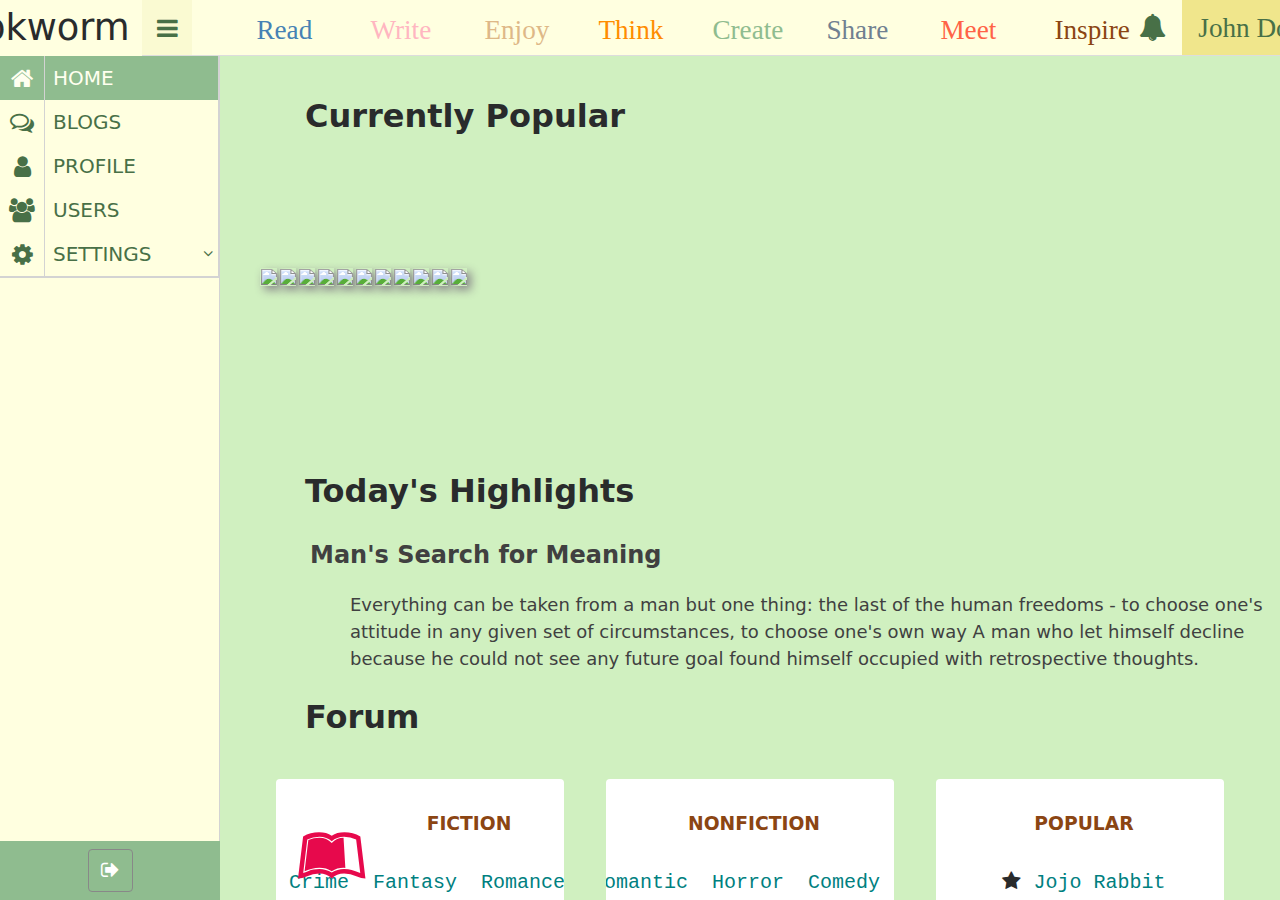
==== index.html @ fac8ea5c "updated blog page" ====
<!DOCTYPE html>
<html lang="en">

<head>
  <meta charset="UTF-8">
  <meta name="viewport" content="width=device-width, initial-scale=1.0">
  <meta http-equiv="X-UA-Compatible" content="ie=edge">
  <title>Book Review</title>
  <link rel="stylesheet" href="css/style.css">
  <link href="//maxcdn.bootstrapcdn.com/font-awesome/4.1.0/css/font-awesome.min.css" rel="stylesheet">
  <link rel="shortcut icon" href="favicon.png">
  <script src="https://ajax.googleapis.com/ajax/libs/jquery/3.5.1/jquery.min.js"></script>
  <script src="js/script.js"></script>

  <script src="js/chartjs/Chart.min.js"></script>
  <script src="js/dashboard.js"></script>

</head>

<body>
  <header>
    <div class="logo">
      <div class="img">
        <span class="logo-text">Bookworm</span>
        <span class="logo-text minbar" style="margin-top: 1.3rem"><i class="fa fa-book"></i></span>
      </div>
    </div>
    <div class="topbar">
      <div class="left">
        <a class="navbar-collopse"> <i class="fa fa-bars" style="font-size:24px"></i> </a>
        <span style="color:#4682B4;" class="topbar-title">Read </span>
        <span style="color:#FFB6C1;" class="topbar-title">Write</span>
        <span style="color:#DEB887;" class="topbar-title">Enjoy</span>
        <span style="color:#FF8C00;" class="topbar-title">Think</span>
        <span style="color:#8FBC8F;" class="topbar-title">Create</span>
        <span style="color:#708090;" class="topbar-title">Share</span>
        <span style="color:#FF6347;" class="topbar-title">Meet</span>
        <span style="color:#8B4513;" class="topbar-title">Inspire</span>
      </div>
      <div class="right">
        <span class="">
          <i class="fa fa-bell" style="margin-top: 0.8rem"></i>
        </span>
        <div class="topbar-btn">
          <span class="displayname">John Doe
            <i class="fa fa-angle-down"></i>
          </span>
          <ul class="dropdown">
            <li class="dropdown-username">
              <a href="#">
                John Doe
              </a>
            </li>
            <li>
              <a href="profile.html">
                PROFILE
              </a>
            </li>
            <li>
              <a href="#">
                SETTINGS
              </a>
            </li>
            <li class="dropdown-footer">
              <a href="#">
                LOGOUT
              </a>
            </li>
          </ul>
        </div>
      </div>
    </div>
  </header>


  <div class="main">
    <aside>
      <nav>
        <ul class="nav">
          <li class="active">
            <a href="index.html">
              <i class="fa fa-home" style="font-size:24px"></i>
              <span class="span" style="font-size:20px">HOME</span>
            </a>
          </li>

          <li>
            <a href="blog.html">
              <i class="fa fa-comments-o" style="font-size:24px"></i>
              <span class="span" style="font-size:20px">BLOGS</span>
            </a>
          </li>

          <li>
            <a href="profile.html">
              <i class="fa fa-user" style="font-size:24px"></i>
              <span class="span" style="font-size:20px">PROFILE</span>
            </a>
          </li>

          <li>
            <a href="table.html">
              <i class="fa fa-users" style="font-size:24px"></i>
              <span class="span" style="font-size:20px">USERS</span>
            </a>
          </li>

          <li class="dropdown">
            <a href="#">
              <i class="fa fa-cog" style="font-size:24px"></i>
              <span class="span" style="font-size:20px">SETTINGS</span>
              <span class="arrow">
                <i class="fa fa-angle-down"></i>
              </span>
            </a>
            <ul>
              <li>
                <a href="#">
                  <i class="fa fa-angle-right"></i>
                  <span class="span" style="font-size:20px">Configuration</span>
                </a>
              </li>
              <li>
                <a href="#">
                  <i class="fa fa-angle-right"></i>
                  <span class="span" style="font-size:20px">Users</span>
                </a>
              </li>
              <li>
                <a href="#">
                  <i class="fa fa-angle-right"></i>
                  <span class="span" style="font-size:20px">Profile</span>
                </a>
              </li>
            </ul>
          </li>

        </ul>

      </nav>
      <div class="nav-footer">
        <a href="#" class="btn btn-sm" style="font-size:20px; color:white;">
          <i class="fa fa-sign-out"></i>
        </a>
      </div>
    </aside>


    <div class="page-container">
      <!--
    <div id="bannerimage" style="background-image: url('image/banner.jpg'); opacity: 0.7;">
    </div>
    -->
      <div class="container-title">
        <h1>Currently Popular</h1>
      </div>
      <div class="row">
        <div class="col-md-3">

          <!-- Each image is 350px by 233px -->
          <div id="fadein" class="photobanner card-body ">

            <img class="first card-books" src="image/cover1.jpg">
            <img class="card-books" src="image/cover2.jpg">
            <img class="card-books" src="image/cover3.jpg">
            <img class="card-books" src="image/cover4.jpg">
            <img class="card-books" src="image/cover5.jpg">
            <img class="card-books" src="image/cover6.jpg">
            <img class="card-books" src="image/cover7.jpg">
            <img class="card-books" src="image/cover8.jpg">
            <img class="card-books" src="image/cover9.jpg">
            <img class="card-books" src="image/cover10.jpg">
            <img class="card-books" src="image/cover1.jpg">
          </div>
        </div>
      </div>
      <br>

      </section>

      <div class="container-title">
        <h1>Today's Highlights</h1>
      </div>
      <div class="container txt-area post-preview">
        <a href="blog.html#post_2">
          <h2>Man's Search for Meaning</h2>
          <blockquote>
            <p style="font-size: 18px;">
              Everything can be taken from a man but one thing: the last of the human freedoms -
              to choose one's attitude in any given set of circumstances, to choose one's own way
              A man who let himself decline because he could not see any future goal found himself
              occupied with retrospective thoughts.
            </p>
          </blockquote>
        </a>
      </div>

      <div class="container-title">
        <h1>Forum</h1>
      </div>
      <div id="section ">

        <div class="new-container">

          <div class="features feature-box">

            <div class="col-md-4 ">
              <div class="media service-box">
                <div class="pull-left">
                  <i class="fa fa-leanpub"></i>
                </div>

                <h3 class="text-box">
                  FICTION
                </h3>
                <div class="tiny-box">
                  <pre><a class="hash-text" href="#">Crime</a>  <a class="hash-text" href="#">Fantasy</a>  <a class="hash-text" href="#">Romance</a>  <a class="hash-text" href="#">Drama</a></pre>
                </div>
                <div class="tiny-box">
                  <pre><a class="hash-text" href="#">Sci-Fi</a>  <a class="hash-text" href="#">Inspirational</a>  <a class="hash-text" href="#">Horror</a>  <a class="hash-text" href="#">Poetry</a></pre>
                </div>
                <div class="tiny-box">
                  <pre><a class="hash-text" href="#">Young adult</a>  <a class="hash-text" href="#">New adult</a>  <a class="hash-text" href="#">Children's</a></pre>
                </div>

              </div>
            </div>
            <!--/.col-md-4-->

            <div class="col-md-4 ">
              <div class="media service-box">
                <h3 class="text-box">
                  NONFICTION
                </h3>
                <div class="tiny-box">
                  <pre><a class="hash-text" href="#">Non-Romantic</a>  <a class="hash-text" href="#">Horror</a>  <a class="hash-text" href="#">Comedy</a>  <a class="hash-text" href="#">Drama</a></pre>
                </div>
                <div class="tiny-box">
                  <pre><a class="hash-text" href="#">Humor</a>  <a class="hash-text" href="#">Mystery</a>  <a class="hash-text" href="#">Sci-Fi</a>  <a class="hash-text" href="#">Musical</a></pre>
                </div>
                <div class="tiny-box">
                  <pre><a class="hash-text" href="#">Romantic</a>  <a class="hash-text" href="#">Action</a>  <a class="hash-text" href="#">Anomation</a>  <a class="hash-text" href="#">Fantasy</a></pre>
                </div>

              </div>
            </div>
            <!--/.col-md-4-->

            <div class="col-md-4 ">
              <div class="media service-box">
                <h3 class="text-box">
                  POPULAR
                </h3>
                <div class="tiny-box">
                  <pre><i class="fa fa-star" style="margin-right:12px;"></i><a class="hash-text" href="#">Jojo Rabbit</a></pre>
                </div>
                <div class="tiny-box">
                  <pre><i class="fa fa-star" style="margin-right:12px;"></i><a class="hash-text" href="#">10 Best Raw Veggie Recipes.</a></pre>
                </div>
                <div class="tiny-box">
                  <pre><i class="fa fa-star" style="margin-right:12px;"></i><a class="hash-text" href="#">Brihadiswara Temple.</a></pre>
                </div>

              </div>
            </div>
            <!--/.col-md-4-->

            <div class="col-md-4 ">
              <div class="media service-box">
                <h3 class="text-box">
                  MOVIES
                </h3>
                <div class="tiny-box">
                  <pre><a class="hash-text" href="#">Non-Romantic</a>  <a class="hash-text" href="#">Horror</a>  <a class="hash-text" href="#">Comedy</a>  <a class="hash-text" href="#">Drama</a></pre>
                </div>
                <div class="tiny-box">
                  <pre><a class="hash-text" href="#">Humor</a>  <a class="hash-text" href="#">Mystery</a>  <a class="hash-text" href="#">Sci-Fi</a>  <a class="hash-text" href="#">Musical</a></pre>
                </div>
                <div class="tiny-box">
                  <pre><a class="hash-text" href="#">Romantic</a>  <a class="hash-text" href="#">Action</a>  <a class="hash-text" href="#">Anomation</a>  <a class="hash-text" href="#">Fantasy</a></pre>
                </div>
              </div>
            </div>
            <!--/.col-md-4-->

            <div class="col-md-4 col-sm-6 wow fadeInUp animated" data-wow-duration="300ms" data-wow-delay="400ms" style="visibility: visible; -webkit-animation-duration: 300ms; -webkit-animation-delay: 400ms;">
              <div class="media service-box">
                <h3 class="text-box">
                  MUSIC
                </h3>
                <div class="tiny-box">
                  <pre><a class="hash-text" href="#">Rock</a>  <a class="hash-text" href="#">Hip Hop</a>  <a class="hash-text" href="#">Pop</a>  <a class="hash-text" href="#">Jazz</a>  <a class="hash-text" href="#">Pop Rock</a></pre>
                </div>
                <div class="tiny-box">
                  <pre><a class="hash-text" href="#">Folk</a>  <a class="hash-text" href="#">Blues</a>  <a class="hash-text" href="#">Musical Theater</a>  <a class="hash-text" href="#">Classic</a></pre>
                </div>
                <div class="tiny-box">
                  <pre><a class="hash-text" href="#">Electronic</a>  <a class="hash-text" href="#">Disco</a>  <a class="hash-text" href="#">Soul</a>  <a class="hash-text" href="#">Country</a></pre>
                </div>

              </div>
            </div>
            <!--/.col-md-4-->

            <div class="col-md-4 col-sm-6 wow fadeInUp animated" data-wow-duration="300ms" data-wow-delay="500ms" style="visibility: visible; -webkit-animation-duration: 300ms; -webkit-animation-delay: 500ms;">
              <div class="media service-box">
                <h3 class="text-box">
                  Blog
                </h3>
                <div class="tiny-box">
                  <pre><i class="fa fa-comments" style="margin-right:12px;"></i><a class="hash-text" href="blog.html#post_1">How to Plant a Succulent?</a></pre>
                </div>
                <div class="tiny-box">
                  <pre><i class="fa fa-comments" style="margin-right:12px;"></i><a class="hash-text" href="#">From Physics to Science Fiction.</a></pre>
                </div>
                <div class="tiny-box">
                  <pre><i class="fa fa-comments" style="margin-right:12px;"></i><a class="hash-text" href="#">Love in the Time of Cholera.</a></pre>
                </div>
              </div>
            </div>
            <!--/.col-md-4-->
          </div>


        </div>
      </div>

      <div class="container-title">
        <h1>Hot Topics</h1>
      </div>

      <div class="bannerimage">

        <section class="container-forum-summary forum-summary">
          <div class="row ">

            <div class="col-md-3">

              <span class="title-box_primary" style="font-size:26px;">Book Review</span>
              <div class="list styled custom-list">
                <br>
                <ul>
                  <li><a href="#">Mathematics and Computer Science</a></li>
                  <li><a href="#">Mathematics and Philosophy</a></li>
                  <li><a href="#">Philosophy and Modern Languages</a></li>
                  <li><a href="#">History (Ancient and Modern)</a></li>
                  <li><a href="#">Classical Archaeology and Ancient History</a></li>
                  <li><a href="#">Physics and Philosophy</a></li>
                </ul>
                <br>
                <a href="#" title="read more" class="btn-inline " target="_self">read more</a>
              </div>
            </div>

            <div class="col-md-3">
              <span class="span" style="font-size:26px">Movie Review</span>

              <div class="list styled custom-list">
                <br>
                <ul>
                  <li><a href="#">Mathematics and Computer Science</a></li>
                  <li><a href="#">Mathematics and Philosophy</a></li>
                  <li><a href="#">Philosophy and Modern Languages</a></li>
                  <li><a href="#">History (Ancient and Modern)</a></li>
                  <li><a href="#">Classical Archaeology and Ancient History</a></li>
                  <li><a href="#">Physics and Philosophy</a></li>
                </ul>
                <br>
                <a href="#" title="read more" class="btn-inline " target="_self">read more</a>
              </div>
            </div>

            <div class="col-md-3">
              <span class="span" style="font-size:26px">Music Album Review</span>

              <div class="list styled custom-list">
                <br>
                <ul>
                  <li><a href="#">Mathematics and Computer Science</a></li>
                  <li><a href="#">Mathematics and Philosophy</a></li>
                  <li><a href="#">Philosophy and Modern Languages</a></li>
                  <li><a href="#">History (Ancient and Modern)</a></li>
                  <li><a href="#">Classical Archaeology and Ancient History</a></li>
                  <li><a href="#">Physics and Philosophy</a></li>
                </ul>
                <br>
                <a href="#" title="read more" class="btn-inline " target="_self">read more</a>
              </div>
            </div>

            <div class="col-md-3">
              <span class="span" style="font-size:26px">Blogs</span>

              <div class="list styled custom-list">
                <br>
                <ul>
                  <li><a href="#">Mathematics and Computer Science</a></li>
                  <li><a href="#">Mathematics and Philosophy</a></li>
                  <li><a href="#">Philosophy and Modern Languages</a></li>
                  <li><a href="#">History (Ancient and Modern)</a></li>
                  <li><a href="#">Classical Archaeology and Ancient History</a></li>
                  <li><a href="#">Physics and Philosophy</a></li>
                </ul>
                <br>
                <a href="#" title="read more" class="btn-inline " target="_self">read more</a>
              </div>
            </div>

          </div>
        </section>


      </div>

      <div class="row mt-4">
        <div class="col-md-8">
          <div class="card ">
            <div class="card-body">
              <canvas id="canvas" class="h-300"></canvas>
            </div>
          </div>
        </div>
        <div class="col-md-4">
          <div class="card bg-dark">
            <div class="card-body">
              <canvas id="pieChart" class="h-300"></canvas>
            </div>
          </div>
        </div>
        <div class="col-md-12">
          <div class="card">
            <div class="card-body">
              <div class="row mb-3">
                <div class="col-md-6">
                  <input type="text" class="form-control input-sm" placeholder="search">
                </div>
                <div class="col-md-6 text-right">
                  <a href="#" class="btn btn-default">Add new <i class="fa fa-plus"></i> </a>
                </div>
              </div>
              <div class="table-filter">
                <a href="#" class="btn btn-default">Filter data</a>
                <span>Last 365 days</span>
              </div>
              <table>
                <thead>
                  <tr>
                    <th>S.No</th>
                    <th>Name</th>
                    <th>Email</th>
                    <th>Message</th>
                    <th>Status</th>
                    <th>Updated Date</th>
                  </tr>
                </thead>
                <tbody>
                  <tr>
                    <td>1</td>
                    <td>Saravanan</td>
                    <td>saravana@gmail.com</td>
                    <td>Test Message</td>
                    <td>
                      <i class="fa fa-ticket"></i>
                    </td>
                    <td>12/10/2018</td>
                  </tr>
                  <tr>
                    <td>1</td>
                    <td>Saravanan</td>
                    <td>saravana@gmail.com</td>
                    <td>Test Message</td>
                    <td>
                      <i class="fa fa-ticket"></i>
                    </td>
                    <td>12/10/2018</td>
                  </tr>
                  <tr>
                    <td>1</td>
                    <td>Saravanan</td>
                    <td>saravana@gmail.com</td>
                    <td>Test Message</td>
                    <td>
                      <i class="fa fa-ticket"></i>
                    </td>
                    <td>12/10/2018</td>
                  </tr>
                  <tr>
                    <td>1</td>
                    <td>Saravanan</td>
                    <td>saravana@gmail.com</td>
                    <td>Test Message</td>
                    <td>
                      <i class="fa fa-ticket"></i>
                    </td>
                    <td>12/10/2018</td>
                  </tr>
                </tbody>
              </table>
              <div class="row table-footer">
                <div class="col-md-6">
                  <span>Showing 1 to 5 of 20 entries</span>
                </div>
                <div class="col-md-6">
                  <ul class="pagination">
                    <li> <i class="fa fa-angle-left"></i> </li>
                    <li class="active">1</li>
                    <li>2</li>
                    <li>3</li>
                    <li>4</li>
                    <li> <i class="fa fa-angle-right"></i> </li>
                  </ul>
                </div>
              </div>
            </div>
          </div>
        </div>
      </div>
    </div>
  </div>
</body>

</html>
---- css/style.css ----
:root {
    --color-info: #77c277;
    --color-border: #314a30;
    --color-dark: #314a30;
    --color-primary: #77c277;
    --color-danger: #e4acdc;
    --color-warning: #deea94;
    --color-success: #eefdec;
    --color-purble: rgba(101, 121, 251, 01);
}

@-ms-viewport {
    width: device-width;
}

*,
*::before,
*::after {
    box-sizing: border-box;
    outline: none;
}

html {
    font-family: sans-serif;
    line-height: 1.15;
    -ms-text-size-adjust: 100%;
    -webkit-text-size-adjust: 100%;
    box-sizing: border-box;
    -ms-overflow-style: scrollbar;
    -webkit-tap-highlight-color: rgba(0, 0, 0, 0);
    height: 100%;
}

body {
    margin: 0;
    font-family: -apple-system, system-ui, BlinkMacSystemFont, "Segoe UI", Roboto, "Helvetica Neue", Arial, sans-serif;
    font-size: 1rem;
    font-weight: normal;
    line-height: 1.5;
    color: #292b2c;
    background-color: #D0F0C0;
    box-sizing: border-box;
    min-height: calc(100% - 3.5rem);
    height: calc(100% - 3.5rem);
    overflow-x: hidden;
}

ul {
    padding: 0;
}

li {
    list-style: none;
}

h1,
h2,
h3,
h4,
h5,
h6 {
    margin-top: 0;
    margin-bottom: .5rem;
}

h1 {
    margin: .67em 0;
    font-size: 2em;
}

small,
.small {
    font-size: 85%;
}

svg:not(:root) {
    overflow: hidden;
}

a {
    color: #292b2c;
    text-decoration: none;
}

a:focus,
a:hover {
    color: #292b2c;
    text-decoration: none;
}

img {
    vertical-align: middle;
}

a,
button,
[role="button"],
input,
label,
select,
textarea {
    touch-action: manipulation;
}

hr {
    margin-top: 1rem;
    margin-bottom: 1rem;
    border: 0;
    border-top: 1px solid rgba(0, 0, 0, 0.1);
}

button,
select {
    text-transform: none;
}

button,
html input[type="button"],
input[type="reset"],
input[type="submit"] {
    -webkit-appearance: button;
    cursor: pointer;
}

button[disabled],
html input[disabled] {
    cursor: default;
}

button::-moz-focus-inner,
input::-moz-focus-inner {
    padding: 0;
    border: 0;
}

input {
    line-height: normal;
}

input[type="checkbox"],
input[type="radio"] {
    -webkit-box-sizing: border-box;
    -moz-box-sizing: border-box;
    box-sizing: border-box;
    padding: 0;
}

fieldset {
    padding: .35em .625em .75em;
    margin: 0 2px;
    border: 1px solid #c0c0c0;
}

.container {
    position: relative;
    align-item: center;
    width: 1500px;
    margin-left: 60px;
    margin-right: 20px;
}
.container-title {
    font-color: black;
    position: relative;
    margin-left: 60px;
    padding-right: 10px;
    padding-left: 10px;
}

@media (min-width: 576px) {
    .container {
        padding-right: 15px;
        padding-left: 15px;
        width: 540px;
        max-width: 100%;
    }
}

@media (min-width: 768px) {
    .container {
        padding-right: 15px;
        padding-left: 15px;
        width: 720px;
        max-width: 100%;
    }
}

@media (min-width: 992px) {
    .container {
        padding-right: 15px;
        padding-left: 15px;
        width: 960px;
        max-width: 100%;
    }
}

@media (min-width: 1200px) {
    .container {
        padding-right: 15px;
        padding-left: 15px;
        width: 1140px;
        max-width: 100%;
    }
}

.container-fluid {
    position: relative;
    margin-left: auto;
    margin-right: auto;
    padding-right: 15px;
    padding-left: 15px;
    width: 100%;
}

/* this make row width within page*/
.row {
    display: flex;
    flex-wrap: wrap;
}

[class^="col-"] {
    position: relative;
    width: 100%;
    min-height: 1px;
    padding-right: 5px;
    padding-left: 5px;
}

.col {
    flex-basis: 0;
    flex-grow: 1;
    max-width: 100%;
}

.col-auto {
    flex: 0 0 auto;
    width: auto;
}

.col-1 {
    flex: 0 0 8.33333%;
    max-width: 8.33333%;
}

.col-2 {
    flex: 0 0 16.66667%;
    max-width: 16.66667%;
}

.col-3 {
    flex: 0 0 25%;
    max-width: 25%;
}

.col-4 {
    flex: 0 0 33.33333%;
    max-width: 33.33333%;
}

.col-5 {
    flex: 0 0 41.66667%;
    max-width: 41.66667%;
}

.col-6 {
    flex: 0 0 50%;
    max-width: 50%;
}

.col-7 {
    flex: 0 0 58.33333%;
    max-width: 58.33333%;
}

.col-8 {
    flex: 0 0 66.66667%;
    max-width: 66.66667%;
}

.col-9 {
    flex: 0 0 75%;
    max-width: 75%;
}

.col-10 {
    flex: 0 0 83.33333%;
    max-width: 83.33333%;
}

.col-11 {
    flex: 0 0 91.66667%;
    max-width: 91.66667%;
}

.col-12 {
    flex: 0 0 100%;
    max-width: 100%;
}

.pull-0 {
    right: auto;
}

.pull-1 {
    right: 8.33333%;
}

.pull-2 {
    right: 16.66667%;
}

.pull-3 {
    right: 25%;
}

.pull-4 {
    right: 33.33333%;
}

.pull-5 {
    right: 41.66667%;
}

.pull-6 {
    right: 50%;
}

.pull-7 {
    right: 58.33333%;
}

.pull-8 {
    right: 66.66667%;
}

.pull-9 {
    right: 75%;
}

.pull-10 {
    right: 83.33333%;
}

.pull-11 {
    right: 91.66667%;
}

.pull-12 {
    right: 100%;
}

.push-0 {
    left: auto;
}

.push-1 {
    left: 8.33333%;
}

.push-2 {
    left: 16.66667%;
}

.push-3 {
    left: 25%;
}

.push-4 {
    left: 33.33333%;
}

.push-5 {
    left: 41.66667%;
}

.push-6 {
    left: 50%;
}

.push-7 {
    left: 58.33333%;
}

.push-8 {
    left: 66.66667%;
}

.push-9 {
    left: 75%;
}

.push-10 {
    left: 83.33333%;
}

.push-11 {
    left: 91.66667%;
}

.push-12 {
    left: 100%;
}

.offset-1 {
    margin-left: 8.33333%;
}

.offset-2 {
    margin-left: 16.66667%;
}

.offset-3 {
    margin-left: 25%;
}

.offset-4 {
    margin-left: 33.33333%;
}

.offset-5 {
    margin-left: 41.66667%;
}

.offset-6 {
    margin-left: 50%;
}

.offset-7 {
    margin-left: 58.33333%;
}

.offset-8 {
    margin-left: 66.66667%;
}

.offset-9 {
    margin-left: 75%;
}

.offset-10 {
    margin-left: 83.33333%;
}

.offset-11 {
    margin-left: 91.66667%;
}

@media (min-width: 576px) {
    .col-sm {
        flex-basis: 0;
        flex-grow: 1;
        max-width: 100%;
    }

    .col-sm-auto {
        flex: 0 0 auto;
        width: auto;
    }

    .col-sm-1 {
        flex: 0 0 8.33333%;
        max-width: 8.33333%;
    }

    .col-sm-2 {
        flex: 0 0 16.66667%;
        max-width: 16.66667%;
    }

    .col-sm-3 {
        flex: 0 0 25%;
        max-width: 25%;
    }

    .col-sm-4 {
        flex: 0 0 33.33333%;
        max-width: 33.33333%;
    }

    .col-sm-5 {
        flex: 0 0 41.66667%;
        max-width: 41.66667%;
    }

    .col-sm-6 {
        flex: 0 0 50%;
        max-width: 50%;
    }

    .col-sm-7 {
        flex: 0 0 58.33333%;
        max-width: 58.33333%;
    }

    .col-sm-8 {
        flex: 0 0 66.66667%;
        max-width: 66.66667%;
    }

    .col-sm-9 {
        flex: 0 0 75%;
        max-width: 75%;
    }

    .col-sm-10 {
        flex: 0 0 83.33333%;
        max-width: 83.33333%;
    }

    .col-sm-11 {
        flex: 0 0 91.66667%;
        max-width: 91.66667%;
    }

    .col-sm-12 {
        flex: 0 0 100%;
        max-width: 100%;
    }

    .pull-sm-0 {
        right: auto;
    }

    .pull-sm-1 {
        right: 8.33333%;
    }

    .pull-sm-2 {
        right: 16.66667%;
    }

    .pull-sm-3 {
        right: 25%;
    }

    .pull-sm-4 {
        right: 33.33333%;
    }

    .pull-sm-5 {
        right: 41.66667%;
    }

    .pull-sm-6 {
        right: 50%;
    }

    .pull-sm-7 {
        right: 58.33333%;
    }

    .pull-sm-8 {
        right: 66.66667%;
    }

    .pull-sm-9 {
        right: 75%;
    }

    .pull-sm-10 {
        right: 83.33333%;
    }

    .pull-sm-11 {
        right: 91.66667%;
    }

    .pull-sm-12 {
        right: 100%;
    }

    .push-sm-0 {
        left: auto;
    }

    .push-sm-1 {
        left: 8.33333%;
    }

    .push-sm-2 {
        left: 16.66667%;
    }

    .push-sm-3 {
        left: 25%;
    }

    .push-sm-4 {
        left: 33.33333%;
    }

    .push-sm-5 {
        left: 41.66667%;
    }

    .push-sm-6 {
        left: 50%;
    }

    .push-sm-7 {
        left: 58.33333%;
    }

    .push-sm-8 {
        left: 66.66667%;
    }

    .push-sm-9 {
        left: 75%;
    }

    .push-sm-10 {
        left: 83.33333%;
    }

    .push-sm-11 {
        left: 91.66667%;
    }

    .push-sm-12 {
        left: 100%;
    }

    .offset-sm-0 {
        margin-left: 0%;
    }

    .offset-sm-1 {
        margin-left: 8.33333%;
    }

    .offset-sm-2 {
        margin-left: 16.66667%;
    }

    .offset-sm-3 {
        margin-left: 25%;
    }

    .offset-sm-4 {
        margin-left: 33.33333%;
    }

    .offset-sm-5 {
        margin-left: 41.66667%;
    }

    .offset-sm-6 {
        margin-left: 50%;
    }

    .offset-sm-7 {
        margin-left: 58.33333%;
    }

    .offset-sm-8 {
        margin-left: 66.66667%;
    }

    .offset-sm-9 {
        margin-left: 75%;
    }

    .offset-sm-10 {
        margin-left: 83.33333%;
    }

    .offset-sm-11 {
        margin-left: 91.66667%;
    }
}

@media (min-width: 768px) {
    .col-md {
        flex-basis: 0;
        flex-grow: 1;
        max-width: 100%;
    }

    .col-md-auto {
        flex: 0 0 auto;
        width: auto;
    }

    .col-md-1 {
        flex: 0 0 8.33333%;
        max-width: 8.33333%;
    }

    .col-md-2 {
        flex: 0 0 16.66667%;
        max-width: 16.66667%;
    }

    .col-md-3 {
        flex: 0 0 25%;
        max-width: 25%;
    }

    .col-md-4 {
        flex: 0 0 33.33333%;
        max-width: 33.33333%;
    }

    .col-md-5 {
        flex: 0 0 41.66667%;
        max-width: 41.66667%;
    }

    .col-md-6 {
        flex: 0 0 50%;
        max-width: 50%;
    }

    .col-md-7 {
        flex: 0 0 58.33333%;
        max-width: 58.33333%;
    }

    .col-md-8 {
        flex: 0 0 66.66667%;
        max-width: 66.66667%;
    }

    .col-md-9 {
        flex: 0 0 75%;
        max-width: 75%;
    }

    .col-md-10 {
        flex: 0 0 83.33333%;
        max-width: 83.33333%;
    }

    .col-md-11 {
        flex: 0 0 91.66667%;
        max-width: 91.66667%;
    }

    .col-md-12 {
        flex: 0 0 100%;
        max-width: 100%;
    }

    .pull-md-0 {
        right: auto;
    }

    .pull-md-1 {
        right: 8.33333%;
    }

    .pull-md-2 {
        right: 16.66667%;
    }

    .pull-md-3 {
        right: 25%;
    }

    .pull-md-4 {
        right: 33.33333%;
    }

    .pull-md-5 {
        right: 41.66667%;
    }

    .pull-md-6 {
        right: 50%;
    }

    .pull-md-7 {
        right: 58.33333%;
    }

    .pull-md-8 {
        right: 66.66667%;
    }

    .pull-md-9 {
        right: 75%;
    }

    .pull-md-10 {
        right: 83.33333%;
    }

    .pull-md-11 {
        right: 91.66667%;
    }

    .pull-md-12 {
        right: 100%;
    }

    .push-md-0 {
        left: auto;
    }

    .push-md-1 {
        left: 8.33333%;
    }

    .push-md-2 {
        left: 16.66667%;
    }

    .push-md-3 {
        left: 25%;
    }

    .push-md-4 {
        left: 33.33333%;
    }

    .push-md-5 {
        left: 41.66667%;
    }

    .push-md-6 {
        left: 50%;
    }

    .push-md-7 {
        left: 58.33333%;
    }

    .push-md-8 {
        left: 66.66667%;
    }

    .push-md-9 {
        left: 75%;
    }

    .push-md-10 {
        left: 83.33333%;
    }

    .push-md-11 {
        left: 91.66667%;
    }

    .push-md-12 {
        left: 100%;
    }

    .offset-md-0 {
        margin-left: 0%;
    }

    .offset-md-1 {
        margin-left: 8.33333%;
    }

    .offset-md-2 {
        margin-left: 16.66667%;
    }

    .offset-md-3 {
        margin-left: 25%;
    }

    .offset-md-4 {
        margin-left: 33.33333%;
    }

    .offset-md-5 {
        margin-left: 41.66667%;
    }

    .offset-md-6 {
        margin-left: 50%;
    }

    .offset-md-7 {
        margin-left: 58.33333%;
    }

    .offset-md-8 {
        margin-left: 66.66667%;
    }

    .offset-md-9 {
        margin-left: 75%;
    }

    .offset-md-10 {
        margin-left: 83.33333%;
    }

    .offset-md-11 {
        margin-left: 91.66667%;
    }
}

@media (min-width: 992px) {
    .col-lg {
        flex-basis: 0;
        flex-grow: 1;
        max-width: 100%;
    }

    .col-lg-auto {
        flex: 0 0 auto;
        width: auto;
    }

    .col-lg-1 {
        flex: 0 0 8.33333%;
        max-width: 8.33333%;
    }

    .col-lg-2 {
        flex: 0 0 16.66667%;
        max-width: 16.66667%;
    }

    .col-lg-3 {
        flex: 0 0 25%;
        max-width: 25%;
    }

    .col-lg-4 {
        flex: 0 0 33.33333%;
        max-width: 33.33333%;
    }

    .col-lg-5 {
        flex: 0 0 41.66667%;
        max-width: 41.66667%;
    }

    .col-lg-6 {
        flex: 0 0 50%;
        max-width: 50%;
    }

    .col-lg-7 {
        flex: 0 0 58.33333%;
        max-width: 58.33333%;
    }

    .col-lg-8 {
        flex: 0 0 66.66667%;
        max-width: 66.66667%;
    }

    .col-lg-9 {
        flex: 0 0 75%;
        max-width: 75%;
    }

    .col-lg-10 {
        flex: 0 0 83.33333%;
        max-width: 83.33333%;
    }

    .col-lg-11 {
        flex: 0 0 91.66667%;
        max-width: 91.66667%;
    }

    .col-lg-12 {
        flex: 0 0 100%;
        max-width: 100%;
    }

    .pull-lg-0 {
        right: auto;
    }

    .pull-lg-1 {
        right: 8.33333%;
    }

    .pull-lg-2 {
        right: 16.66667%;
    }

    .pull-lg-3 {
        right: 25%;
    }

    .pull-lg-4 {
        right: 33.33333%;
    }

    .pull-lg-5 {
        right: 41.66667%;
    }

    .pull-lg-6 {
        right: 50%;
    }

    .pull-lg-7 {
        right: 58.33333%;
    }

    .pull-lg-8 {
        right: 66.66667%;
    }

    .pull-lg-9 {
        right: 75%;
    }

    .pull-lg-10 {
        right: 83.33333%;
    }

    .pull-lg-11 {
        right: 91.66667%;
    }

    .pull-lg-12 {
        right: 100%;
    }

    .push-lg-0 {
        left: auto;
    }

    .push-lg-1 {
        left: 8.33333%;
    }

    .push-lg-2 {
        left: 16.66667%;
    }

    .push-lg-3 {
        left: 25%;
    }

    .push-lg-4 {
        left: 33.33333%;
    }

    .push-lg-5 {
        left: 41.66667%;
    }

    .push-lg-6 {
        left: 50%;
    }

    .push-lg-7 {
        left: 58.33333%;
    }

    .push-lg-8 {
        left: 66.66667%;
    }

    .push-lg-9 {
        left: 75%;
    }

    .push-lg-10 {
        left: 83.33333%;
    }

    .push-lg-11 {
        left: 91.66667%;
    }

    .push-lg-12 {
        left: 100%;
    }

    .offset-lg-0 {
        margin-left: 0%;
    }

    .offset-lg-1 {
        margin-left: 8.33333%;
    }

    .offset-lg-2 {
        margin-left: 16.66667%;
    }

    .offset-lg-3 {
        margin-left: 25%;
    }

    .offset-lg-4 {
        margin-left: 33.33333%;
    }

    .offset-lg-5 {
        margin-left: 41.66667%;
    }

    .offset-lg-6 {
        margin-left: 50%;
    }

    .offset-lg-7 {
        margin-left: 58.33333%;
    }

    .offset-lg-8 {
        margin-left: 66.66667%;
    }

    .offset-lg-9 {
        margin-left: 75%;
    }

    .offset-lg-10 {
        margin-left: 83.33333%;
    }

    .offset-lg-11 {
        margin-left: 91.66667%;
    }
}

@media (min-width: 1200px) {
    .col-xl {
        flex-basis: 0;
        flex-grow: 1;
        max-width: 100%;
    }

    .col-xl-auto {
        flex: 0 0 auto;
        width: auto;
    }

    .col-xl-1 {
        flex: 0 0 8.33333%;
        max-width: 8.33333%;
    }

    .col-xl-2 {
        flex: 0 0 16.66667%;
        max-width: 16.66667%;
    }

    .col-xl-3 {
        flex: 0 0 25%;
        max-width: 25%;
    }

    .col-xl-4 {
        flex: 0 0 33.33333%;
        max-width: 33.33333%;
    }

    .col-xl-5 {
        flex: 0 0 41.66667%;
        max-width: 41.66667%;
    }

    .col-xl-6 {
        flex: 0 0 50%;
        max-width: 50%;
    }

    .col-xl-7 {
        flex: 0 0 58.33333%;
        max-width: 58.33333%;
    }

    .col-xl-8 {
        flex: 0 0 66.66667%;
        max-width: 66.66667%;
    }

    .col-xl-9 {
        flex: 0 0 75%;
        max-width: 75%;
    }

    .col-xl-10 {
        flex: 0 0 83.33333%;
        max-width: 83.33333%;
    }

    .col-xl-11 {
        flex: 0 0 91.66667%;
        max-width: 91.66667%;
    }

    .col-xl-12 {
        flex: 0 0 100%;
        max-width: 100%;
    }

    .pull-xl-0 {
        right: auto;
    }

    .pull-xl-1 {
        right: 8.33333%;
    }

    .pull-xl-2 {
        right: 16.66667%;
    }

    .pull-xl-3 {
        right: 25%;
    }

    .pull-xl-4 {
        right: 33.33333%;
    }

    .pull-xl-5 {
        right: 41.66667%;
    }

    .pull-xl-6 {
        right: 50%;
    }

    .pull-xl-7 {
        right: 58.33333%;
    }

    .pull-xl-8 {
        right: 66.66667%;
    }

    .pull-xl-9 {
        right: 75%;
    }

    .pull-xl-10 {
        right: 83.33333%;
    }

    .pull-xl-11 {
        right: 91.66667%;
    }

    .pull-xl-12 {
        right: 100%;
    }

    .push-xl-0 {
        left: auto;
    }

    .push-xl-1 {
        left: 8.33333%;
    }

    .push-xl-2 {
        left: 16.66667%;
    }

    .push-xl-3 {
        left: 25%;
    }

    .push-xl-4 {
        left: 33.33333%;
    }

    .push-xl-5 {
        left: 41.66667%;
    }

    .push-xl-6 {
        left: 50%;
    }

    .push-xl-7 {
        left: 58.33333%;
    }

    .push-xl-8 {
        left: 66.66667%;
    }

    .push-xl-9 {
        left: 75%;
    }

    .push-xl-10 {
        left: 83.33333%;
    }

    .push-xl-11 {
        left: 91.66667%;
    }

    .push-xl-12 {
        left: 100%;
    }

    .offset-xl-0 {
        margin-left: 0%;
    }

    .offset-xl-1 {
        margin-left: 8.33333%;
    }

    .offset-xl-2 {
        margin-left: 16.66667%;
    }

    .offset-xl-3 {
        margin-left: 25%;
    }

    .offset-xl-4 {
        margin-left: 33.33333%;
    }

    .offset-xl-5 {
        margin-left: 41.66667%;
    }

    .offset-xl-6 {
        margin-left: 50%;
    }

    .offset-xl-7 {
        margin-left: 58.33333%;
    }

    .offset-xl-8 {
        margin-left: 66.66667%;
    }

    .offset-xl-9 {
        margin-left: 75%;
    }

    .offset-xl-10 {
        margin-left: 83.33333%;
    }

    .offset-xl-11 {
        margin-left: 91.66667%;
    }
}

/* start of summary section*/
/* new */
.new-container {
	padding:0 20px 0 20px;
	position:relative;
}

section.txt-area {
	background: transparent;
  border-radius: 0.25rem;
}
.features {
  /* margin: 0px 0 25px; */
  background: transparent;
  border: 0px;
  display: flex;
  flex-wrap: wrap; /* this makes boxs 2 rows*/
  margin: auto;
  border-radius: 0.25rem;
  width: auto;
}


.features .media.service-box {
  /* margin: 0px 0 25px; */
  padding: 30px 0 30px 8px;
  background: lightgrey;
  border: 0px;
  margin-bottom: 25px;
}
.media.service-box {
  /* margin: 25px 0 36px; */
  padding: 20px 15px 10px;
  background: lightgrey;
  overflow: hidden;
  border-radius: 0.25rem;
  border: 2px solid #E0E0E0;
}
.media:School-child {
  margin-top: 0;
}
.media {
  margin-top: 15px;
}
.features .media.service-box .pull-left > i {
  color: #E7094C;
  /* border: 4px solid #fff; */
}
.features .media.service-box {
  /* margin: 0px 0 25px; */
  padding: 30px 0 30px 8px;
  background: white;
  border: 0px;
  margin-bottom: 25px;
}
.media.service-box {
  /* margin: 25px 0 36px; */
  padding: 20px 15px 10px;
  background: white;
  overflow: hidden;
  border-bottom: 2px solid #E0E0E0;
}
.media:School-child {
  margin-top: 0;
}
.media {
  margin-top: 15px;
}
.features .media.service-box .pull-left > i {
  color: #E7094C;
  /* border: 4px solid #fff; */
}
.media.service-box .pull-left > i {
  font-size: 59px;
  /* height: 63px; */
  /* line-height: 64px; */
  text-align: center;
  width: 90px;
  color: #19BD9B;
  /* background: #fff; */
  /* box-shadow: inset 0 0 0 1px #d7d7d7; */
  /* -webkit-box-shadow: inset 0 0 0 1px #d7d7d7; */
  transition: background-color 400ms, background-color 400ms;
  position: relative;
  border-bottom: 0;
  padding: 14px;
  margin: 0;
  position: relative;
}
.features .media.service-box .pull-left > i {
  color: #E7094C;
  /* border: 4px solid #fff; */
}
.media.service-box .pull-left > i {
  font-size: 59px;
  /* height: 63px; */
  /* line-height: 64px; */
  text-align: center;
  width: 90px;
  color: #19BD9B;
  /* background: #fff; */
  /* box-shadow: inset 0 0 0 1px #d7d7d7; */
  /* -webkit-box-shadow: inset 0 0 0 1px #d7d7d7; */
  transition: background-color 400ms, background-color 400ms;
  position: relative;
  border-bottom: 0;
  padding: 14px;
  margin: 0;
  position: relative;
}
/* hover effect of icon image */
.service-box
    {
      align-items: center;
      margin: 1rem;
    }
.service-box:hover
    {
      -moz-box-shadow: 0 0 80px white;
      -webkit-box-shadow: 0 0 80px white;
      box-shadow: 2 2 80px white;
    }


img.pull-left, .align-left{
	float:left;
	margin:0 15px 15px 0;
}

.widget img.pull-left {
	float:left;
	margin:0 15px 15px 0;
}

img.pull-right, .align-right {
	float:right;
	margin:0 0 15px 15px;
}

article img.pull-left, article .align-left{
	float:left;
	margin:5px 15px 15px 0;
}
.row,.row-fluid {
	margin-bottom:30px;
}

.row .row,.row-fluid .row-fluid{
	margin-bottom:30px;
}

.row.nomargin,.row-fluid.nomargin {
	margin-bottom:0;
}
/* Content
==================================== */

#content {
	position:relative;
	background: #DCDCDC;
	padding: 30px 0 0px 0;
}

#content img {
	max-width:100%;
	height:auto;
}
#inner-headline .container{
background: rgb(255, 184, 0);
}
footer .container{
}


.section {
  position: relative;
  background-color: transparent;
  display: flex;
  align-items: left;
  flex-direction: row;
  margin: auto;
  border-radius: 0.25rem;
  width: auto;
}


.image-txt-container {
  position: relative;
  background-color: #ffffff;
  display: flex;
  align-items: center;
  flex-direction: row;
  border: 1px solid lightgrey;
  margin:auto; /* this makes whole row streching to the right edge of page*/
  border-radius: 0.5rem;
  padding: 0.5rem;
}


/* forum summary section individual box */


.tiny-box {
  display: flex;
  flex-direction: column;
  align-items: center;
  /*border: 1px solid lightgrey;*/
  font-size: 20px;
}

.text-box {
      color: #8B4513;
      display: flex;
      flex-direction: column;
      align-items: center;
      padding: 0.1rem;
}
.hash-text {
      color: #008080;
}
.hash-text:hover,
.hash-text:focus {
    color: #191970;
    text-decoration: none;
}

.card {
    position: relative;
    display: flex;
    flex-direction: column;
    background-color: #fff;
    border: 1px solid #487047;
    border-radius: 0.25rem;
    margin-top: 1rem;
}
/* end of summary section*/

/* This makes summary section in a row */
.card-body {
    -ms-flex: 1 1 auto;
    flex: 1 1 auto;
    padding: 1.2rem;
}

.card-block {
    flex: 1 1 auto;
    padding: 1.25rem;
}

.card-header {
    padding: 0.75rem 1.25rem;
    margin-bottom: 0;
    background-color: #f7f7f9;
    border-bottom: 1px solid #487047;
}

.card-header:first-child {
    border-radius: calc(0.25rem - 1px) calc(0.25rem - 1px) 0 0;
}

.card-footer {
    padding: 0.75rem 1.25rem;
    background-color: #f7f7f9;
    border-top: 1px solid #487047;
}

.modal-open {
    overflow: hidden;
}

.modal {
    position: fixed;
    top: 0;
    right: 0;
    bottom: 0;
    left: 0;
    z-index: 1050;
    display: none;
    overflow: hidden;
    outline: 0;
}

.modal.fade .modal-dialog {
    transition: transform 0.3s ease-out;
    transform: translate(0, -25%);
}

.modal.show .modal-dialog {
    transform: translate(0, 0);
}

.modal-open .modal {
    overflow-x: hidden;
    overflow-y: auto;
}

.modal-dialog {
    position: relative;
    width: auto;
    margin: 10px;
}

.modal-content {
    position: relative;
    display: flex;
    flex-direction: column;
    background-color: #fff;
    background-clip: padding-box;
    border: 1px solid #487047;
    border-radius: 0.3rem;
    outline: 0;
}

.modal-backdrop {
    position: fixed;
    top: 0;
    right: 0;
    bottom: 0;
    left: 0;
    z-index: 1040;
    background-color: #000;
}

.modal-backdrop.fade {
    opacity: 0;
}

.modal-backdrop.show {
    opacity: 0.5;
}

.modal-header {
    display: flex;
    align-items: center;
    justify-content: space-between;
    padding: 15px;
    border-bottom: 1px solid #eceeef;
}

.modal-title {
    margin-bottom: 0;
    line-height: 1.5;
}

.modal-body {
    position: relative;
    flex: 1 1 auto;
    padding: 15px;
}

.modal-footer {
    display: flex;
    align-items: center;
    justify-content: flex-end;
    padding: 15px;
    border-top: 1px solid #eceeef;
}

.modal-footer> :not(:first-child) {
    margin-left: .25rem;
}

.modal-footer> :not(:last-child) {
    margin-right: .25rem;
}

.modal-scrollbar-measure {
    position: absolute;
    top: -9999px;
    width: 50px;
    height: 50px;
    overflow: scroll;
}

@media (min-width: 576px) {
    .modal-dialog {
        max-width: 500px;
        margin: 30px auto;
    }

    .modal-sm {
        max-width: 300px;
    }
}

@media (min-width: 992px) {
    .modal-lg {
        max-width: 800px;
    }
}

.form-control {
    display: block;
    width: 100%;
    height: 34px;
    padding: 6px 12px;
    font-size: 14px;
    line-height: 1.42857143;
    color: #555;
    background-color: #fff;
    background-image: none;
    border: 1px solid #ccc;
    border-radius: 4px;
    -webkit-box-shadow: inset 0 1px 1px rgba(0, 0, 0, .075);
    box-shadow: inset 0 1px 1px rgba(0, 0, 0, .075);
    -webkit-transition: border-color ease-in-out .15s, -webkit-box-shadow ease-in-out .15s;
    -o-transition: border-color ease-in-out .15s, box-shadow ease-in-out .15s;
    transition: border-color ease-in-out .15s, box-shadow ease-in-out .15s;
}

.form-control:focus {
    border-color: #66afe9;
    outline: 0;
    -webkit-box-shadow: inset 0 1px 1px rgba(0, 0, 0, .075), 0 0 8px rgba(102, 175, 233, .6);
    box-shadow: inset 0 1px 1px rgba(0, 0, 0, .075), 0 0 8px rgba(102, 175, 233, .6);
}

.form-control::-moz-placeholder {
    color: #777;
    opacity: 1;
}

.form-control:-ms-input-placeholder {
    color: #777;
}

.form-control::-webkit-input-placeholder {
    color: #777;
}

.form-control[disabled],
.form-control[readonly],
fieldset[disabled] .form-control {
    cursor: not-allowed;
    background-color: #eee;
    opacity: 1;
}

textarea.form-control {
    height: auto;
}

.form-control.input-sm {
    width: auto;
}

.input-sm,
.form-horizontal .form-group-sm .form-control {
    height: 30px;
    padding: 5px 10px;
    font-size: 12px;
    line-height: 1.5;
    border-radius: 3px;
}

select.input-sm {
    height: 30px;
    line-height: 30px;
}

textarea.input-sm,
select[multiple].input-sm {
    height: auto;
}

.btn {
    display: inline-block;
    padding: 6px 12px;
    margin-bottom: 0;
    font-size: 14px;
    font-weight: normal;
    line-height: 1.42857143;
    text-align: center;
    white-space: nowrap;
    vertical-align: middle;
    cursor: pointer;
    -moz-user-select: none;
    -ms-user-select: none;
    user-select: none;
    background-image: none;
    border: 1px solid transparent;
    border-radius: 4px;
    border: 1px solid rgba(27, 31, 35, .15);
}

.btn:focus,
.btn:active:focus,
.btn.active:focus {
    outline: thin dotted;
    outline: 5px auto -webkit-focus-ring-color;
    outline-offset: -2px;
}

.btn:hover,
.btn:focus {
    color: #333;
    text-decoration: none;
}

.btn:active,
.btn.active {
    background-image: none;
    outline: 0;
    -webkit-box-shadow: inset 0 3px 5px rgba(0, 0, 0, .125);
    box-shadow: inset 0 3px 5px rgba(0, 0, 0, .125);
}

.btn.disabled,
.btn[disabled],
fieldset[disabled] .btn {
    pointer-events: none;
    cursor: not-allowed;
    filter: alpha(opacity=65);
    -webkit-box-shadow: none;
    box-shadow: none;
    opacity: .65;
}

.btn-default {
    border: 1px solid rgba(27, 31, 35, .15);
    background-color: #f5f5f5;
}

.fade {
    opacity: 0;
    -webkit-transition: opacity .15s linear;
    -o-transition: opacity .15s linear;
    transition: opacity .15s linear;
}

.fade.in {
    opacity: 1;
}

.collapse {
    display: none;
}

.collapse.in {
    display: block;
}

.collapsing {
    position: relative;
    height: 0;
    overflow: hidden;
    -webkit-transition: height .35s ease;
    -o-transition: height .35s ease;
    transition: height .35s ease;
}

/* App Start */

.caret {
    display: inline-block;
    width: 0;
    height: 0;
    margin-left: 2px;
    vertical-align: middle;
    border-top: 4px dashed;
    border-top: 4px solid \9;
    border-right: 4px solid transparent;
    border-left: 4px solid transparent;
}

.main {
    margin-top: 3.5rem;
    padding: 0;
    position: relative;
    height: 100%;
    display: flex;
    /* TODO Remove
    margin-left: 220px;
    padding: 3.5rem 0.5rem;
     height: calc(100% - 3.5rem); */
}

/* App End */

/* Helper Start */

.hide {
    display: none !important;
}

.w-50 {
    width: 50px !important;
}

.h-p-100{
    height: 100%;
}
.h-100 {
    height: 100px !important;
}

.h-200 {
    height: 200px !important;
}

.h-300 {
    height: 300px !important;
}

.text-right {
    text-align: right;
}

.text-left {
    text-align: left;
}

.text-center {
    text-align: center;
}

.p-0 {
    padding: 0;
}

.m-o {
    margin: 0;
}

.mt-1 {
    margin-top: 4px;
}

.mt-2 {
    margin-top: 8px;
}

.mt-3 {
    margin-top: 12px;
}

.mt-4 {
    margin-top: 16px;
}

.mb-1 {
    margin-bottom: 4px;
}

.mb-2 {
    margin-bottom: 8px;
}

.mb-3 {
    margin-bottom: 12px;
}

.mb-4 {
    margin-bottom: 16px;
}

.ml-1 {
    margin-left: 4px;
}

.ml-2 {
    margin-left: 8px;
}

.ml-3 {
    margin-left: 12px;
}

.ml-4 {
    margin-left: 16px;
}

.mr-1 {
    margin-right: 4px;
}

.mr-2 {
    margin-right: 8px;
}

.mr-3 {
    margin-right: 12px;
}

.mr-4 {
    margin-right: 16px;
}

/* Helper End */

/* Color Start */

.bg-dark {
    background-color: var(--color-dark);
    color: #fff;
}

.bg-primary {
    background-color: var(--color-primary);
    color: #fff;
}

.bg-warning {
    background-color: var(--color-warning);
    color: #fff;
}

.bg-danger {
    background-color: var(--color-danger);
    color: #fff;
}

.bg-success {
    background-color: var(--color-success);
    color: #fff;
}

.bg-purple {
    background-color: var(--color-purble);
    color: #fff;
}

/* Color End */

/* ScrollBar Start */

::-webkit-scrollbar-track {
    -webkit-box-shadow: inset 0 0 6px rgba(0, 0, 0, 0.3);
    border-radius: 3px;
    background-color: #487047;
}

::-webkit-scrollbar {
    width: 6px;
    background-color: #487047;
}

::-webkit-scrollbar-thumb {
    border-radius: 3px;
    -webkit-box-shadow: inset 0 0 6px rgba(0, 0, 0, .3);
    background-color: #acdfa4;
}

/* Scrollbar End */

/* Topbar Start */

header {
    position: absolute;
    top: 0;
    height: 3.5rem;
    width: 100%;
    background-color: #FFFFE0;
    display: flex;
    align-items: center;
    justify-content: center;
    flex-wrap: nowrap;
}

.logo .img {
    height: 100%;
    text-align: center;
    /* min-width: 220px; */
    width: 220px;
}

.minbar .logo .img {
    min-width: 60px;
}

.logo-text {
    font-weight: 500;
    font-size: 2.3rem;
    line-height: 3rem;
    display: block;
}

.logo-text.minbar {
    display: none !important;
}

.minbar .logo-text.minbar {
    display: block !important;
}

.minbar .logo-text {
    display: none !important;
}

.topbar {
    position: relative;
    height: 100%;
    width: 100%;
    display: flex;
    flex-wrap: nowrap;
    font-size: 1.7rem;
    /*font-weight: inherit;*/
    font-family: Perpetua;
    color: #487047;
    background-color: transparent;
    line-height: inherit;
    border-bottom: 1px solid #ddd;
}

.right,
.left {
    flex: 0 0 50%;
    max-width: 50%;
    height: 100%;
    display: flex;
}

.right {
    text-align: right;
    justify-content: flex-end;
}

/* .right span, */

.topbar-btn,
.left span,
.left a,
.right>span {
    display: block;
    line-height: 3.5rem;
    height: 100%;
    min-width: 50px;
    color: inherit;
    font-size: inherit;
    font-weight: 450;
    transition: all 0.3s ease;
}

.right>span {
    text-align: center;
    color: inherit;
    font-size: inherit;
    padding: 0 1rem;
    cursor: pointer;
}

.topbar-btn {
    position: relative;
    height: 100%;
    text-align: center;
    color: inherit;
    font-size: inherit;
    padding: 0 1rem;
    background-color: #F0E68C;
    cursor: pointer;
}

.topbar-btn:hover,
.navbar-collopse:hover {
    background-color: #F0E68C;
}

.topbar-btn .dropdown {
    display: none;
    position: absolute;
    min-width: 160px;
    width: 100%;
    top: 100%;
    right: 5px;
    font-size: 1rem;
    font-weight: normal;
    background-clip: padding-box;
    background-color: #fff;
    border: 1px solid #487047
    border-radius: 4px;
    box-shadow: 0 3px 12px #487047;
    list-style: none;
    margin-top: 2px;
    padding-bottom: 5px;
    padding-top: 5px;
    z-index: 100;
    text-align: left;
}

.topbar-btn .dropdown::before {
    content: " ";
    border: 10px solid transparent;
    border-bottom-color: #fff;
    position: absolute;
    top: -10px;
    right: 20px;
    display: block;
    margin: 0 auto;
    transform: translate(10px, -50%);
}

.topbar-btn.active .dropdown {
    display: block;
    animation: fadeInRight 0.3s;
}

.topbar-btn .dropdown li {
    padding: 0 1rem;
    line-height: 2;
}

.topbar-btn .dropdown li:hover {
    background-color: #eee;
}

.topbar-btn .dropdown .dropdown-username {
    margin-bottom: 0.5rem;
    font-weight: 450;
}

.topbar-btn .dropdown .dropdown-footer {
    border-top: 1px solid #487047;
    margin-top: 0.5rem;
}

.navbar-collopse {
    width: 50px;
    text-align: center;
    cursor: pointer;
    background: #FAFAD2;
}

.topbar-title {
    margin-top: 0.1rem;
    margin-left: 4rem;
    font-weight: 800;
    font-size: 10px;
    color: green;
}

.displayname {
    font-weight: normal;
}

.displayname i {
    margin-top: 0.8rem;
    margin-left: 1rem;
    transition: all 0.3s ease;
}

.active .displayname i {
    transform: rotate(180deg);
}

/* Topbar End */

/* Sidebar Start */

aside {
    position: relative;
    padding: 0;
    background-color: #FFFFE0;  /* left menu color*/
    color: #487047;
    height: 100%;
    z-index: 100;
    /* TODO Remove
    width: 220px;
    flex: 0 0 220px;
    top: 3.5rem;
    left: 0;
    margin: 0;
    overflow: auto;
     */
}

nav {
    display: block;
    height: 100%;
    width: 220px;
    /* nav-footer height (3.5rem) = 7rem  */
    max-height: calc(100% - 3.5rem);
    border-right: 1px solid lightgrey;
    /* overflow-y: auto; */
}

.nav {
    padding-left: 0;
    margin-bottom: 0;
    list-style: none;
    border-bottom: 2px solid lightgrey;
}

.nav li {
    position: relative;
    display: block;
    line-height: 1.5;
    /* border-top: 1px solid #2E3E4E; */
    transition: all 0.3s ease;
}

.nav li a {
    /* padding: 11px 15px 11px 0; */
    position: relative;
    font-weight: 400;
    font-size: inherit;
    border-right: 1px solid lightgrey;
    transition: color .3s ease-in-out 0s;
    color: inherit;
    display: table;
    width: 100%;
}

.nav li a:hover {
    background: #8FBC8F;
    color: white;
}

.nav li.active>a {
    background: #8FBC8F;
    color: #FFFFF0;
    font-weight: 450;
}

.nav li i {
    transition: all 0.3s ease;
}

.nav>li>a>i {
    background-image: linear-gradient(to left, transparent, transparent 50%, var(--color-info) 50%, var(--color-info));
    background-position: 100% 0;
    background-size: 200% 100%;
}

.nav>li:hover>a>i {
    background-position: 0 0;
}

.nav li>a>i {
    display: table-cell;
    height: 44px;
    width: 44px;
    vertical-align: middle;
    margin-right: 10px;
    font-size: 14px;
    text-align: center;
    position: relative;
    overflow: hidden;
}

.nav li>a>.span {
    padding-left: 0.5rem;
    border-left: 1px solid lightgrey;
}

.nav li>a>span {
    display: table-cell;
    vertical-align: middle;
}

.active>a>i {
    background: #8FBC8F;
}

.dropdown ul {
    display: none;
    /* opacity: 0;
    height: 0; */
    transition: all 0.3s ease;
}

.dropdown ul>li {
    padding-left: 0;
    background-color: white;
}

.dropdown.active.open ul {
    display: block;
    /* opacity: 1;
    height: auto; */
}

.minbar aside .dropdown ul {
    display: none !important;
}

.minbar aside .dropdown:hover ul {
    margin: 0 !important;
    opacity: 1 !important;
    height: auto !important;
    display: block !important;
    position: absolute;
    width: 220px;
    left: 100%;
    top: 0px;
    z-index: 1000;
}

.dropdown.active.open ul>li {
    margin-left: 0;
}

.dropdown.active.open .arrow i {
    transform: rotate(180deg);
}

.nav-footer {
    text-align: center;
    color: #d0f0c0;
    background: #8FBC8F;
    padding: 0.5rem 0;
    position: absolute;
    left: 0;
    bottom: 0;
    width: 100%;
}

.nav-footer a {
    color: inherit;
    border: 1px solid #888;
}

.nav-footer a:hover {
    color: inherit;
}

/* Sidebar End */

/* Page Start */

/* page-container makes page scrollible, and header sticky to the top*/
.page-container {
    width: 100%;
    padding: 15px;
    position: relative;
    overflow: auto; /* makes page scrollible*/
}

/* Page End */

/* Keyframes start */

@keyframes fade {
    0% {
        opacity: 0;
    }

    100% {
        opacity: 1;
    }
}

@keyframes fadeInRight {
    0% {
        right: -20px;
        opacity: 0;
    }

    100% {
        right: 5px;
        opacity: 1;
    }
}

/* Keyframes end */

/*start table */

table {
    width: 100%;
    border-spacing: 0;
    border-collapse: collapse;
    background: #fff;
    border: 1px solid #d1d5da;
    border-bottom-left-radius: 3px;
    border-bottom-right-radius: 3px;
    color: #487047;
    padding: 10px;
    line-height: 100%;
}

td,
th {
    padding: 8px;
}

th {
    border-bottom: 2px solid #dfe2e5;
    text-align: left;
    background-color: #f6f8fa;
    position: sticky;
    font-weight: 450;
    font-size: 16px;
}

table tr:nth-child(2n) {
    background-color: #fafbfc;
}

td {
    border-bottom: 1px solid #eaecef;
    font-size: 16px;
}

.table-filter {
    width: 100%;
    padding: 5px 0;
    border-collapse: collapse;
    /* border: 1px solid #d1d5da; */
    border-bottom: 0;
}

.table-filter span {
    background: #f5f5f5;
    padding: 3px;
    border-radius: 2px;
}

.table-footer {
    padding-top: 1rem;
}

.pagination {
    margin: 0;
    display: flex;
    flex-wrap: nowrap;
    justify-content: flex-end;
}

.pagination li {
    list-style: none;
    display: flex;
    align-items: center;
    justify-content: center;
    height: 28px;
    width: 28px;
    border: 1px solid #d1d5da;
    border-radius: 50%;
    font-size: 0.8rem;
    margin-left: 5px;
    transition: all 0.3s ease;
    cursor: pointer;
}

.pagination li:hover {
    transform: scale(1.1);
}

.pagination li.active {
    background: #f5f5f5;
    transform: scale(1.1);
}

/* end table */

/* Dashboard Start */

/* Dashboard Start */

.widget {
    display: flex;
    flex-direction: row;
    align-items: center;
    justify-content: center;
    height: 70px;
    transition: all 0.3s ease;
}

.widget-data {
    flex: 0 0 70%;
    padding: 5px;
    padding-left: 10px;
}

.widget-data span {
    display: block;
    text-align: left;
    transition: all 0.3s ease;
    font-weight: 450;
}

.widget:hover .content {
    font-size: 1.4rem;
}

.widget-icon {
    flex: 0 0 30%;
    text-align: center;
    font-size: 2rem;
    height: 100%;
    position: relative;
    background: rgba(0, 0, 0, 0.1);
}

.widget-icon span {
    display: block;
    top: 50%;
    transform: translateY(50%);
    line-height: 100%;
}

.widget-icon i {
    transition: all 0.3s ease;
}

.widget:hover .widget-icon i {
    transform: scale(1.5);
}

/* Dashboard End */


/* Mobile  Start*/
@media only screen and (max-width: 700px) {

    /* Sidebar Start */
    aside {
        position: fixed;
        transition: all 0.3s ease;
        left: -220px;
    }

    .mobile-view aside {
        left: 0;
    }

    nav {
        max-height: calc(100% - 7rem);
        /* width: 220px !important; */
    }
/*
    .mobile-view .nav li>a>span {
        display: table-cell;
    } */

    .nav-footer {
        bottom: 3.5rem;
    }

    /* Sidebar End */

    table {
        display: block;
        overflow-x: auto;
    }
}

/* Mobile  End*/

/* start of photo banner */

#container {
  width: auto;
  height: auto;
 overflow: hidden;
 margin: 0;
 background: transparent;
}
/*photobanner*/

.photobanner {
  position: relative;
  height: 230px;
	margin-bottom: 0px;
  display: flex;
  align-items: left;
  flex-direction: row;
}
.photobanner img {
  display: flex;
  align-items: left;
  flex-direction: row;
  margin: auto;
  box-shadow: 4px 4px 10px #8a8a8a;
}


.card-books {
    /*flex: 1 1 auto;*/
    display: flex;
    align-items: flex-start;
    margin:auto;
    padding: 0.05rem;
}

#fadein img{
  transition: 1s ease;
}

#fadein img:hover{
-webkit-transform: scale(1.2);
-ms-transform: scale(1.2);
transform: scale(1.2);
transition: 1s ease;
}
/* end of photo banner */


/* Start of style the tab */
.tabs {
  width: 20em;
  font-family: "lucida grande", sans-serif;
}

[role="tablist"] {
  margin: 0 0 -0.1em;
  overflow: visible;
}

[role="tab"] {
  position: relative;
  margin: 0;
  padding: 0.3em 0.5em 0.4em;
  border: 1px solid hsl(219, 1%, 72%);
  border-radius: 0.2em 0.2em 0 0;
  box-shadow: 0 0 0.2em hsl(219, 1%, 72%);
  overflow: visible;
  font-family: inherit;
  font-size: inherit;
  background: hsl(220, 20%, 94%);
}

[role="tab"]:hover::before,
[role="tab"]:focus::before,
[role="tab"][aria-selected="true"]::before {
  position: absolute;
  bottom: 100%;
  right: -1px;
  left: -1px;
  border-radius: 0.2em 0.2em 0 0;
  border-top: 3px solid hsl(20, 96%, 48%);
  content: '';
}

[role="tab"][aria-selected="true"] {
  border-radius: 0;
  background: hsl(220, 43%, 99%);
  outline: 0;
}

[role="tab"][aria-selected="true"]:not(:focus):not(:hover)::before {
  border-top: 5px solid hsl(218, 96%, 48%);
}

[role="tab"][aria-selected="true"]::after {
  position: absolute;
  z-index: 3;
  bottom: -1px;
  right: 0;
  left: 0;
  height: 0.3em;
  background: hsl(220, 43%, 99%);
  box-shadow: none;
  content: '';
}

[role="tab"]:hover,
[role="tab"]:focus,
[role="tab"]:active {
  outline: 0;
  border-radius: 0;
  color: inherit;
}

[role="tab"]:hover::before,
[role="tab"]:focus::before {
  border-color: hsl(20, 96%, 48%);
}

[role="tabpanel"] {
  position: relative;
  z-index: 2;
  padding: 0.5em 0.5em 0.7em;
  border: 1px solid hsl(219, 1%, 72%);
  border-radius: 0 0.2em 0.2em 0.2em;
  box-shadow: 0 0 0.2em hsl(219, 1%, 72%);
  background: hsl(220, 43%, 99%);
}

[role="tabpanel"]:focus {
  border-color: hsl(20, 96%, 48%);
  box-shadow: 0 0 0.2em hsl(20, 96%, 48%);
  outline: 0;
}

[role="tabpanel"]:focus::after {
  position: absolute;
  bottom: 0;
  right: -1px;
  left: -1px;
  border-bottom: 3px solid hsl(20, 96%, 48%);
  border-radius: 0 0 0.2em 0.2em;
  content: '';
}

[role="tabpanel"] p {
  margin: 0;
}

[role="tabpanel"] * + p {
  margin-top: 1em;
}
/* End of style the tab */

/* start of forum snapshot section */

.bannerimage {
  height: 400px;
  background-color: #fff;
  align-items: center;
  padding: 0.8rem;
  margin-top: 2px;
}

.custom-list {
margin-left: 0.5px;
padding: 0.1rem;
width: 320px;
margin-top: 2px;
background-color: #fff;
border-left: 1px solid lightgrey;
}

ul, .list.custom-list ul {
margin: 0 0 2px;
list-style-type: none;
padding-left:2px;
}

.list.custom-list ul li {
margin: 0;
padding: 2px 0 2px 30px;
position: relative;
background: url(../images/arrow.png) no-repeat 0 11px;
}

.list.custom-list ul li a {
font: 18px/1.2em 'Roboto', sans-serif;
color: #A52A2A;
text-transform: none;
display: inline;
position: relative;
}

.container-forum-summary {
  padding: 5px;
  margin: auto;
}

.title-box_primary {
  position: center;
  align-items: center;
  color: black;
  margin-left: 2px;
}
.btn-inline {
  font-size:20px;
  color: #487047;
  align-items: right;
}

/* end of forum snapshot section */


.post-preview > a {
  color: #404040;
}
.post-preview:hover {
    color: #487047;
    text-decoration: none;
}

@media only screen and (min-width: 768px) {
  .post-preview > a > .post-title {
    font-size: 36px;
  }
}
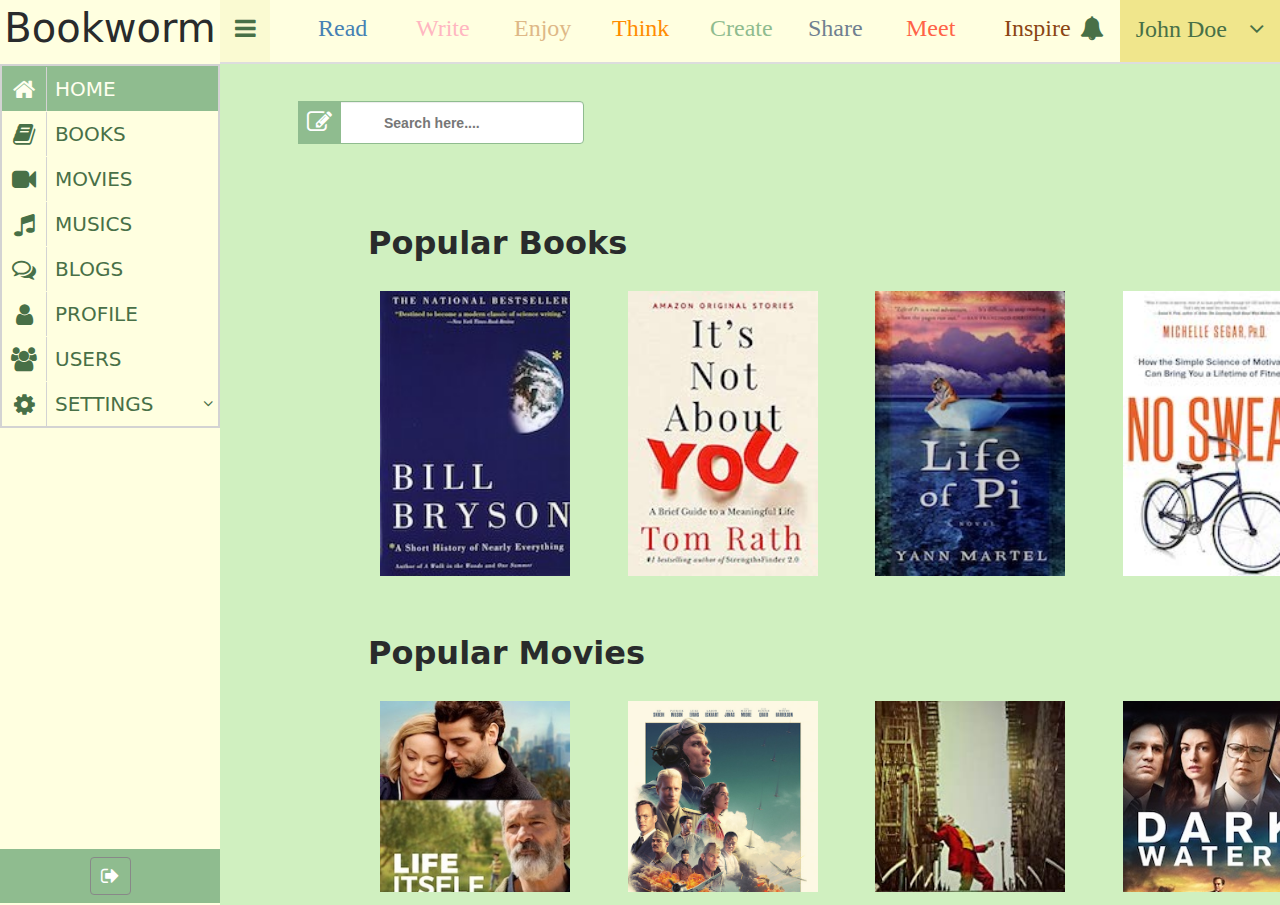
==== commit 8c0362f6: "rearraged home page formats" ====
--- a/index.html
+++ b/index.html
@@ -5,29 +5,34 @@
   <meta charset="UTF-8">
   <meta name="viewport" content="width=device-width, initial-scale=1.0">
   <meta http-equiv="X-UA-Compatible" content="ie=edge">
-  <title>Book Review</title>
-  <link rel="stylesheet" href="css/style.css">
+  <title>Bookworm</title>
+
+  <!-- main stylesheet -->
+  <link rel="stylesheet" href="css/main.css">
+
+  <!-- Font Awesome Icon stylesheet -->
   <link href="//maxcdn.bootstrapcdn.com/font-awesome/4.1.0/css/font-awesome.min.css" rel="stylesheet">
+
   <link rel="shortcut icon" href="favicon.png">
   <script src="https://ajax.googleapis.com/ajax/libs/jquery/3.5.1/jquery.min.js"></script>
   <script src="js/script.js"></script>
-
   <script src="js/chartjs/Chart.min.js"></script>
   <script src="js/dashboard.js"></script>
-
 </head>
 
 <body>
+
+
   <header>
     <div class="logo">
       <div class="img">
         <span class="logo-text">Bookworm</span>
-        <span class="logo-text minbar" style="margin-top: 1.3rem"><i class="fa fa-book"></i></span>
+        <span class="logo-text minbar"><i class="fa fa-book"></i></span>
       </div>
     </div>
     <div class="topbar">
       <div class="left">
-        <a class="navbar-collopse"> <i class="fa fa-bars" style="font-size:24px"></i> </a>
+        <a class="navbar-collopse"> <i class="fa fa-bars" style="margin-top: 1.5rem;"></i> </a>
         <span style="color:#4682B4;" class="topbar-title">Read </span>
         <span style="color:#FFB6C1;" class="topbar-title">Write</span>
         <span style="color:#DEB887;" class="topbar-title">Enjoy</span>
@@ -39,7 +44,7 @@
       </div>
       <div class="right">
         <span class="">
-          <i class="fa fa-bell" style="margin-top: 0.8rem"></i>
+          <i class="fa fa-bell" style="margin-top: 1.5rem"></i>
         </span>
         <div class="topbar-btn">
           <span class="displayname">John Doe
@@ -72,8 +77,8 @@
     </div>
   </header>
 
-
   <div class="main">
+
     <aside>
       <nav>
         <ul class="nav">
@@ -83,28 +88,42 @@
               <span class="span" style="font-size:20px">HOME</span>
             </a>
           </li>
-
+          <li>
+            <a href="blog.html">
+              <i class="fa fa-book" style="font-size:24px"></i>
+              <span class="span" style="font-size:20px">BOOKS</span>
+            </a>
+          </li>
+          <li>
+            <a href="blog.html">
+              <i class="fa fa-video-camera" style="font-size:24px"></i>
+              <span class="span" style="font-size:20px">MOVIES</span>
+            </a>
+          </li>
+          <li>
+            <a href="blog.html">
+              <i class="fa fa-music" style="font-size:24px"></i>
+              <span class="span" style="font-size:20px">MUSICS</span>
+            </a>
+          </li>
           <li>
             <a href="blog.html">
               <i class="fa fa-comments-o" style="font-size:24px"></i>
               <span class="span" style="font-size:20px">BLOGS</span>
             </a>
           </li>
-
           <li>
             <a href="profile.html">
               <i class="fa fa-user" style="font-size:24px"></i>
               <span class="span" style="font-size:20px">PROFILE</span>
             </a>
           </li>
-
           <li>
             <a href="table.html">
               <i class="fa fa-users" style="font-size:24px"></i>
               <span class="span" style="font-size:20px">USERS</span>
             </a>
           </li>
-
           <li class="dropdown">
             <a href="#">
               <i class="fa fa-cog" style="font-size:24px"></i>
@@ -136,7 +155,6 @@
           </li>
 
         </ul>
-
       </nav>
       <div class="nav-footer">
         <a href="#" class="btn btn-sm" style="font-size:20px; color:white;">
@@ -145,378 +163,992 @@
       </div>
     </aside>
 
+    <!-- ======end content section/body=====-->
 
     <div class="page-container">
       <!--
     <div id="bannerimage" style="background-image: url('image/banner.jpg'); opacity: 0.7;">
     </div>
     -->
-      <div class="container-title">
-        <h1>Currently Popular</h1>
-      </div>
-      <div class="row">
-        <div class="col-md-3">
-
-          <!-- Each image is 350px by 233px -->
-          <div id="fadein" class="photobanner card-body ">
-
-            <img class="first card-books" src="image/cover1.jpg">
-            <img class="card-books" src="image/cover2.jpg">
-            <img class="card-books" src="image/cover3.jpg">
-            <img class="card-books" src="image/cover4.jpg">
-            <img class="card-books" src="image/cover5.jpg">
-            <img class="card-books" src="image/cover6.jpg">
-            <img class="card-books" src="image/cover7.jpg">
-            <img class="card-books" src="image/cover8.jpg">
-            <img class="card-books" src="image/cover9.jpg">
-            <img class="card-books" src="image/cover10.jpg">
-            <img class="card-books" src="image/cover1.jpg">
-          </div>
-        </div>
-      </div>
-      <br>
-
-      </section>
-
-      <div class="container-title">
-        <h1>Today's Highlights</h1>
-      </div>
-      <div class="container txt-area post-preview">
-        <a href="blog.html#post_2">
-          <h2>Man's Search for Meaning</h2>
-          <blockquote>
-            <p style="font-size: 18px;">
-              Everything can be taken from a man but one thing: the last of the human freedoms -
-              to choose one's attitude in any given set of circumstances, to choose one's own way
-              A man who let himself decline because he could not see any future goal found himself
-              occupied with retrospective thoughts.
-            </p>
-          </blockquote>
-        </a>
-      </div>
-
-      <div class="container-title">
-        <h1>Forum</h1>
-      </div>
-      <div id="section ">
-
-        <div class="new-container">
-
-          <div class="features feature-box">
-
-            <div class="col-md-4 ">
-              <div class="media service-box">
-                <div class="pull-left">
-                  <i class="fa fa-leanpub"></i>
-                </div>
-
-                <h3 class="text-box">
-                  FICTION
-                </h3>
-                <div class="tiny-box">
-                  <pre><a class="hash-text" href="#">Crime</a>  <a class="hash-text" href="#">Fantasy</a>  <a class="hash-text" href="#">Romance</a>  <a class="hash-text" href="#">Drama</a></pre>
-                </div>
-                <div class="tiny-box">
-                  <pre><a class="hash-text" href="#">Sci-Fi</a>  <a class="hash-text" href="#">Inspirational</a>  <a class="hash-text" href="#">Horror</a>  <a class="hash-text" href="#">Poetry</a></pre>
-                </div>
-                <div class="tiny-box">
-                  <pre><a class="hash-text" href="#">Young adult</a>  <a class="hash-text" href="#">New adult</a>  <a class="hash-text" href="#">Children's</a></pre>
-                </div>
-
-              </div>
-            </div>
-            <!--/.col-md-4-->
-
-            <div class="col-md-4 ">
-              <div class="media service-box">
-                <h3 class="text-box">
-                  NONFICTION
-                </h3>
-                <div class="tiny-box">
-                  <pre><a class="hash-text" href="#">Non-Romantic</a>  <a class="hash-text" href="#">Horror</a>  <a class="hash-text" href="#">Comedy</a>  <a class="hash-text" href="#">Drama</a></pre>
-                </div>
-                <div class="tiny-box">
-                  <pre><a class="hash-text" href="#">Humor</a>  <a class="hash-text" href="#">Mystery</a>  <a class="hash-text" href="#">Sci-Fi</a>  <a class="hash-text" href="#">Musical</a></pre>
-                </div>
-                <div class="tiny-box">
-                  <pre><a class="hash-text" href="#">Romantic</a>  <a class="hash-text" href="#">Action</a>  <a class="hash-text" href="#">Anomation</a>  <a class="hash-text" href="#">Fantasy</a></pre>
-                </div>
-
-              </div>
-            </div>
-            <!--/.col-md-4-->
-
-            <div class="col-md-4 ">
-              <div class="media service-box">
-                <h3 class="text-box">
-                  POPULAR
-                </h3>
-                <div class="tiny-box">
-                  <pre><i class="fa fa-star" style="margin-right:12px;"></i><a class="hash-text" href="#">Jojo Rabbit</a></pre>
-                </div>
-                <div class="tiny-box">
-                  <pre><i class="fa fa-star" style="margin-right:12px;"></i><a class="hash-text" href="#">10 Best Raw Veggie Recipes.</a></pre>
-                </div>
-                <div class="tiny-box">
-                  <pre><i class="fa fa-star" style="margin-right:12px;"></i><a class="hash-text" href="#">Brihadiswara Temple.</a></pre>
-                </div>
-
-              </div>
-            </div>
-            <!--/.col-md-4-->
-
-            <div class="col-md-4 ">
-              <div class="media service-box">
-                <h3 class="text-box">
-                  MOVIES
-                </h3>
-                <div class="tiny-box">
-                  <pre><a class="hash-text" href="#">Non-Romantic</a>  <a class="hash-text" href="#">Horror</a>  <a class="hash-text" href="#">Comedy</a>  <a class="hash-text" href="#">Drama</a></pre>
-                </div>
-                <div class="tiny-box">
-                  <pre><a class="hash-text" href="#">Humor</a>  <a class="hash-text" href="#">Mystery</a>  <a class="hash-text" href="#">Sci-Fi</a>  <a class="hash-text" href="#">Musical</a></pre>
-                </div>
-                <div class="tiny-box">
-                  <pre><a class="hash-text" href="#">Romantic</a>  <a class="hash-text" href="#">Action</a>  <a class="hash-text" href="#">Anomation</a>  <a class="hash-text" href="#">Fantasy</a></pre>
-                </div>
-              </div>
-            </div>
-            <!--/.col-md-4-->
-
-            <div class="col-md-4 col-sm-6 wow fadeInUp animated" data-wow-duration="300ms" data-wow-delay="400ms" style="visibility: visible; -webkit-animation-duration: 300ms; -webkit-animation-delay: 400ms;">
-              <div class="media service-box">
-                <h3 class="text-box">
-                  MUSIC
-                </h3>
-                <div class="tiny-box">
-                  <pre><a class="hash-text" href="#">Rock</a>  <a class="hash-text" href="#">Hip Hop</a>  <a class="hash-text" href="#">Pop</a>  <a class="hash-text" href="#">Jazz</a>  <a class="hash-text" href="#">Pop Rock</a></pre>
-                </div>
-                <div class="tiny-box">
-                  <pre><a class="hash-text" href="#">Folk</a>  <a class="hash-text" href="#">Blues</a>  <a class="hash-text" href="#">Musical Theater</a>  <a class="hash-text" href="#">Classic</a></pre>
-                </div>
-                <div class="tiny-box">
-                  <pre><a class="hash-text" href="#">Electronic</a>  <a class="hash-text" href="#">Disco</a>  <a class="hash-text" href="#">Soul</a>  <a class="hash-text" href="#">Country</a></pre>
-                </div>
-
-              </div>
-            </div>
-            <!--/.col-md-4-->
-
-            <div class="col-md-4 col-sm-6 wow fadeInUp animated" data-wow-duration="300ms" data-wow-delay="500ms" style="visibility: visible; -webkit-animation-duration: 300ms; -webkit-animation-delay: 500ms;">
-              <div class="media service-box">
-                <h3 class="text-box">
-                  Blog
-                </h3>
-                <div class="tiny-box">
-                  <pre><i class="fa fa-comments" style="margin-right:12px;"></i><a class="hash-text" href="blog.html#post_1">How to Plant a Succulent?</a></pre>
-                </div>
-                <div class="tiny-box">
-                  <pre><i class="fa fa-comments" style="margin-right:12px;"></i><a class="hash-text" href="#">From Physics to Science Fiction.</a></pre>
-                </div>
-                <div class="tiny-box">
-                  <pre><i class="fa fa-comments" style="margin-right:12px;"></i><a class="hash-text" href="#">Love in the Time of Cholera.</a></pre>
-                </div>
-              </div>
-            </div>
-            <!--/.col-md-4-->
-          </div>
-
-
-        </div>
-      </div>
-
-      <div class="container-title">
-        <h1>Hot Topics</h1>
-      </div>
-
-      <div class="bannerimage">
-
-        <section class="container-forum-summary forum-summary">
-          <div class="row ">
-
-            <div class="col-md-3">
-
-              <span class="title-box_primary" style="font-size:26px;">Book Review</span>
-              <div class="list styled custom-list">
-                <br>
-                <ul>
-                  <li><a href="#">Mathematics and Computer Science</a></li>
-                  <li><a href="#">Mathematics and Philosophy</a></li>
-                  <li><a href="#">Philosophy and Modern Languages</a></li>
-                  <li><a href="#">History (Ancient and Modern)</a></li>
-                  <li><a href="#">Classical Archaeology and Ancient History</a></li>
-                  <li><a href="#">Physics and Philosophy</a></li>
-                </ul>
-                <br>
-                <a href="#" title="read more" class="btn-inline " target="_self">read more</a>
-              </div>
-            </div>
-
-            <div class="col-md-3">
-              <span class="span" style="font-size:26px">Movie Review</span>
-
-              <div class="list styled custom-list">
-                <br>
-                <ul>
-                  <li><a href="#">Mathematics and Computer Science</a></li>
-                  <li><a href="#">Mathematics and Philosophy</a></li>
-                  <li><a href="#">Philosophy and Modern Languages</a></li>
-                  <li><a href="#">History (Ancient and Modern)</a></li>
-                  <li><a href="#">Classical Archaeology and Ancient History</a></li>
-                  <li><a href="#">Physics and Philosophy</a></li>
-                </ul>
-                <br>
-                <a href="#" title="read more" class="btn-inline " target="_self">read more</a>
-              </div>
-            </div>
-
-            <div class="col-md-3">
-              <span class="span" style="font-size:26px">Music Album Review</span>
-
-              <div class="list styled custom-list">
-                <br>
-                <ul>
-                  <li><a href="#">Mathematics and Computer Science</a></li>
-                  <li><a href="#">Mathematics and Philosophy</a></li>
-                  <li><a href="#">Philosophy and Modern Languages</a></li>
-                  <li><a href="#">History (Ancient and Modern)</a></li>
-                  <li><a href="#">Classical Archaeology and Ancient History</a></li>
-                  <li><a href="#">Physics and Philosophy</a></li>
-                </ul>
-                <br>
-                <a href="#" title="read more" class="btn-inline " target="_self">read more</a>
-              </div>
-            </div>
-
-            <div class="col-md-3">
-              <span class="span" style="font-size:26px">Blogs</span>
-
-              <div class="list styled custom-list">
-                <br>
-                <ul>
-                  <li><a href="#">Mathematics and Computer Science</a></li>
-                  <li><a href="#">Mathematics and Philosophy</a></li>
-                  <li><a href="#">Philosophy and Modern Languages</a></li>
-                  <li><a href="#">History (Ancient and Modern)</a></li>
-                  <li><a href="#">Classical Archaeology and Ancient History</a></li>
-                  <li><a href="#">Physics and Philosophy</a></li>
-                </ul>
-                <br>
-                <a href="#" title="read more" class="btn-inline " target="_self">read more</a>
-              </div>
-            </div>
-
-          </div>
-        </section>
-
-
-      </div>
-
-      <div class="row mt-4">
-        <div class="col-md-8">
-          <div class="card ">
-            <div class="card-body">
-              <canvas id="canvas" class="h-300"></canvas>
+
+    <div class="footer-search">
+      <div class="container">
+        <div class="row">
+          <div id="custom-search-input">
+            <div class="input-group col-md-12"> <i class="fa fa-pencil-square-o" aria-hidden="true"></i>
+              <input type="text" class="  search-query form-control user-control30" placeholder="Search here...." /> <span class="input-group-btn">
+                <button class="btn btn-danger" type="button">
+                  <span class=" glyphicon glyphicon-search"></span> </button>
+              </span>
             </div>
           </div>
-        </div>
-        <div class="col-md-4">
-          <div class="card bg-dark">
-            <div class="card-body">
-              <canvas id="pieChart" class="h-300"></canvas>
-            </div>
-          </div>
-        </div>
-        <div class="col-md-12">
-          <div class="card">
-            <div class="card-body">
-              <div class="row mb-3">
-                <div class="col-md-6">
-                  <input type="text" class="form-control input-sm" placeholder="search">
-                </div>
-                <div class="col-md-6 text-right">
-                  <a href="#" class="btn btn-default">Add new <i class="fa fa-plus"></i> </a>
-                </div>
-              </div>
-              <div class="table-filter">
-                <a href="#" class="btn btn-default">Filter data</a>
-                <span>Last 365 days</span>
-              </div>
-              <table>
-                <thead>
-                  <tr>
-                    <th>S.No</th>
-                    <th>Name</th>
-                    <th>Email</th>
-                    <th>Message</th>
-                    <th>Status</th>
-                    <th>Updated Date</th>
-                  </tr>
-                </thead>
-                <tbody>
-                  <tr>
-                    <td>1</td>
-                    <td>Saravanan</td>
-                    <td>saravana@gmail.com</td>
-                    <td>Test Message</td>
-                    <td>
-                      <i class="fa fa-ticket"></i>
-                    </td>
-                    <td>12/10/2018</td>
-                  </tr>
-                  <tr>
-                    <td>1</td>
-                    <td>Saravanan</td>
-                    <td>saravana@gmail.com</td>
-                    <td>Test Message</td>
-                    <td>
-                      <i class="fa fa-ticket"></i>
-                    </td>
-                    <td>12/10/2018</td>
-                  </tr>
-                  <tr>
-                    <td>1</td>
-                    <td>Saravanan</td>
-                    <td>saravana@gmail.com</td>
-                    <td>Test Message</td>
-                    <td>
-                      <i class="fa fa-ticket"></i>
-                    </td>
-                    <td>12/10/2018</td>
-                  </tr>
-                  <tr>
-                    <td>1</td>
-                    <td>Saravanan</td>
-                    <td>saravana@gmail.com</td>
-                    <td>Test Message</td>
-                    <td>
-                      <i class="fa fa-ticket"></i>
-                    </td>
-                    <td>12/10/2018</td>
-                  </tr>
-                </tbody>
-              </table>
-              <div class="row table-footer">
-                <div class="col-md-6">
-                  <span>Showing 1 to 5 of 20 entries</span>
-                </div>
-                <div class="col-md-6">
-                  <ul class="pagination">
-                    <li> <i class="fa fa-angle-left"></i> </li>
-                    <li class="active">1</li>
-                    <li>2</li>
-                    <li>3</li>
-                    <li>4</li>
-                    <li> <i class="fa fa-angle-right"></i> </li>
-                  </ul>
-                </div>
-              </div>
-            </div>
-          </div>
+
         </div>
       </div>
     </div>
+
+      <!-- ======start container (right main page 100% height)=====-->
+      <div class="container">
+        <div class="row">
+
+
+
+          <div class="container-title">
+            <h1>Popular Books</h1>
+          </div>
+
+
+          <!-- ==== Start book PORTFOLIO ==== -->
+          <div id="portfolio" name="portfolio">
+
+            <!-- container -->
+            <div class="container">
+              <!-- /row -->
+              <div class="row-portfolio">
+
+                <!-- BOOK PORTFOLIO IMAGE 1 -->
+                <div class="col-md-3 ">
+                  <div class="grid overlay">
+                    <figure> <img class="img-responsive" src="image/portfolios/books/1.jpg" alt="">
+                      <figcaption>
+                        <h5>A short History of Nearly Everything</h5>
+                        <a data-toggle="modal" href="#myModal" class="btn btn-default">More Details</a>
+                      </figcaption>
+                      <!-- /figcaption -->
+                    </figure>
+                    <!-- /figure -->
+                  </div>
+                  <!-- /grid-overlay -->
+                </div>
+
+
+                <!-- BOOK PORTFOLIO IMAGE 2 -->
+                <div class="col-md-3">
+                  <div class="grid overlay">
+                    <figure> <img class="img-responsive" src="image/portfolios/books/2.jpg" alt="">
+                      <figcaption>
+                        <h5>It's Not All About You: A Brief Guide to A Meaningful Life</h5>
+                        <a data-toggle="modal" href="#myModal" class="btn btn-default">More Details</a>
+                      </figcaption>
+                      <!-- /figcaption -->
+                    </figure>
+                    <!-- /figure -->
+                  </div>
+                  <!-- /grid-overlay -->
+                </div>
+
+                <!-- BOOK PORTFOLIO IMAGE 3 -->
+                <div class="col-md-3">
+                  <div class="grid overlay">
+                    <figure> <img class="img-responsive" src="image/portfolios/books/3.jpg" alt="">
+                      <figcaption>
+                        <h5>Life Of Pi</h5>
+                        <a data-toggle="modal" href="#myModal" class="btn btn-default">More Details</a>
+                      </figcaption>
+                      <!-- /figcaption -->
+                    </figure>
+                    <!-- /figure -->
+                  </div>
+                  <!-- /grid-overlay -->
+                </div>
+
+                <!-- BOOK PORTFOLIO IMAGE 4 -->
+                <div class="col-md-3">
+                  <div class="grid overlay">
+                    <figure> <img class="img-responsive" src="image/portfolios/books/4.jpg" alt="">
+                      <figcaption>
+                        <h5>No Sweat: How the Simple Science of Motivation Can Bring You Lifetime of Fitness</h5>
+                        <a data-toggle="modal" href="#myModal" class="btn btn-default">More Details</a>
+                      </figcaption>
+                      <!-- /figcaption -->
+                    </figure>
+                    <!-- /figure -->
+                  </div>
+                  <!-- /grid-overlay -->
+                </div>
+
+                <!-- BOOK PORTFOLIO IMAGE 5 -->
+                <div class="col-md-3 ">
+                  <div class="grid overlay">
+                    <figure> <img class="img-responsive" src="image/portfolios/books/5.jpg" alt="">
+                      <figcaption>
+                        <h5>Same Kind Of Different As Me</h5>
+                        <a data-toggle="modal" href="#myModal" class="btn btn-default">More Details</a>
+                      </figcaption>
+                      <!-- /figcaption -->
+                    </figure>
+                    <!-- /figure -->
+                  </div>
+                  <!-- /grid-overlay -->
+                </div>
+
+                <!-- BOOK PORTFOLIO IMAGE 6 -->
+                <div class="col-md-3">
+                  <div class="grid overlay">
+                    <figure> <img class="img-responsive" src="image/portfolios/books/6.jpg" alt="">
+                      <figcaption>
+                        <h5>Spaceman: An Astronaut's Unlikely Journey to Unlock the Secrets of the Universe</h5>
+                        <a data-toggle="modal" href="#myModal" class="btn btn-default">More Details</a>
+                      </figcaption>
+                      <!-- /figcaption -->
+                    </figure>
+                    <!-- /figure -->
+                  </div>
+                  <!-- /grid-overlay -->
+                </div>
+
+                <!-- BOOK PORTFOLIO IMAGE 7 -->
+                <div class="col-md-3">
+                  <div class="grid overlay">
+                    <figure> <img class="img-responsive" src="image/portfolios/books/7.jpg" alt="">
+                      <figcaption>
+                        <h5>Themes and Variations: An Essay</h5>
+                        <a data-toggle="modal" href="#myModal" class="btn btn-default">More Details</a>
+                      </figcaption>
+                      <!-- /figcaption -->
+                    </figure>
+                    <!-- /figure -->
+                  </div>
+                  <!-- /grid-overlay -->
+                </div>
+
+                <!-- BOOK PORTFOLIO IMAGE 8 -->
+                <div class="col-md-3">
+                  <div class="grid overlay">
+                    <figure> <img class="img-responsive" src="image/portfolios/books/8.jpg" alt="">
+                      <figcaption>
+                        <h5>The Sun and Her Flowers</h5>
+                        <a data-toggle="modal" href="#myModal" class="btn btn-default">More Details</a>
+                      </figcaption>
+                      <!-- /figcaption -->
+                    </figure>
+                    <!-- /figure -->
+                  </div>
+                  <!-- /grid-overlay -->
+                </div>
+
+                <!-- /col -->
+              </div>
+              <!-- /row-portfolio -->
+            </div>
+            <!-- /container -->
+          </div>
+          <!-- /portfolio -->
+          <!-- ==== End book PORTFOLIO ==== -->
+
+          <div class="container-title">
+            <h1>Popular Movies</h1>
+          </div>
+
+          <!-- ==== Start MOVIE PORTFOLIO ==== -->
+          <div id="portfolio" name="portfolio">
+
+            <!-- /row -->
+            <div class="container">
+              <div class="row-portfolio">
+
+                <!-- MOVIE PORTFOLIO IMAGE 1 -->
+                <div class="col-md-3 ">
+                  <div class="grid overlay">
+                    <figure> <img class="img-responsive" src="image/portfolios/movies/1.jpg" alt="">
+                      <figcaption>
+                        <h5>Life Itself (2018)</h5>
+                        <a data-toggle="modal" href="#myModal" class="btn btn-default">More Details</a>
+                      </figcaption>
+                      <!-- /figcaption -->
+                    </figure>
+                    <!-- /figure -->
+                  </div>
+                  <!-- /grid-overlay -->
+                </div>
+
+
+                <!-- MOVIE PORTFOLIO IMAGE 2 -->
+                <div class="col-md-3">
+                  <div class="grid overlay">
+                    <figure> <img class="img-responsive" src="image/portfolios/movies/2.jpg" alt="">
+                      <figcaption>
+                        <h5>Midway (2019)</h5>
+                        <a data-toggle="modal" href="#myModal" class="btn btn-default">More Details</a>
+                      </figcaption>
+                      <!-- /figcaption -->
+                    </figure>
+                    <!-- /figure -->
+                  </div>
+                  <!-- /grid-overlay -->
+                </div>
+
+                <!-- MOVIE PORTFOLIO IMAGE 3 -->
+                <div class="col-md-3">
+                  <div class="grid overlay">
+                    <figure> <img class="img-responsive" src="image/portfolios/movies/3.jpg" alt="">
+                      <figcaption>
+                        <h5>Joker (2019)</h5>
+                        <a data-toggle="modal" href="#myModal" class="btn btn-default">More Details</a>
+                      </figcaption>
+                      <!-- /figcaption -->
+                    </figure>
+                    <!-- /figure -->
+                  </div>
+                  <!-- /grid-overlay -->
+                </div>
+
+                <!-- MOVIE PORTFOLIO IMAGE 4 -->
+                <div class="col-md-3">
+                  <div class="grid overlay">
+                    <figure> <img class="img-responsive" src="image/portfolios/movies/4.jpg" alt="">
+                      <figcaption>
+                        <h5>Dark Waters (2019)</h5>
+                        <a data-toggle="modal" href="#myModal" class="btn btn-default">More Details</a>
+                      </figcaption>
+                      <!-- /figcaption -->
+                    </figure>
+                    <!-- /figure -->
+                  </div>
+                  <!-- /grid-overlay -->
+                </div>
+
+                <!-- MOVIE PORTFOLIO IMAGE 5 -->
+                <div class="col-md-3 ">
+                  <div class="grid overlay">
+                    <figure> <img class="img-responsive" src="image/portfolios/movies/5.jpg" alt="">
+                      <figcaption>
+                        <h5>Parasite (2019)</h5>
+                        <a data-toggle="modal" href="#myModal" class="btn btn-default">More Details</a>
+                      </figcaption>
+                      <!-- /figcaption -->
+                    </figure>
+                    <!-- /figure -->
+                  </div>
+                  <!-- /grid-overlay -->
+                </div>
+
+                <!-- MOVIE PORTFOLIO IMAGE 6 -->
+                <div class="col-md-3">
+                  <div class="grid overlay">
+                    <figure> <img class="img-responsive" src="image/portfolios/movies/6.jpg" alt="">
+                      <figcaption>
+                        <h5>Just Mercy (2019)</h5>
+                        <a data-toggle="modal" href="#myModal" class="btn btn-default">More Details</a>
+                      </figcaption>
+                      <!-- /figcaption -->
+                    </figure>
+                    <!-- /figure -->
+                  </div>
+                  <!-- /grid-overlay -->
+                </div>
+
+                <!-- MOVIE PORTFOLIO IMAGE 7 -->
+                <div class="col-md-3">
+                  <div class="grid overlay">
+                    <figure> <img class="img-responsive" src="image/portfolios/movies/7.jpg" alt="">
+                      <figcaption>
+                        <h5>Helen (2019)</h5>
+                        <a data-toggle="modal" href="#myModal" class="btn btn-default">More Details</a>
+                      </figcaption>
+                      <!-- /figcaption -->
+                    </figure>
+                    <!-- /figure -->
+                  </div>
+                  <!-- /grid-overlay -->
+                </div>
+
+                <!-- MOVIE PORTFOLIO IMAGE 8 -->
+                <div class="col-md-3">
+                  <div class="grid overlay">
+                    <figure> <img class="img-responsive" src="image/portfolios/movies/8.jpg" alt="">
+                      <figcaption>
+                        <h5>Tyler Perry's Acrimony (2018)</h5>
+                        <a data-toggle="modal" href="#myModal" class="btn btn-default">More Details</a>
+                      </figcaption>
+                      <!-- /figcaption -->
+                    </figure>
+                    <!-- /figure -->
+                  </div>
+                  <!-- /grid-overlay -->
+                </div>
+
+                <!-- /col -->
+              </div>
+              <!-- /row-portfolio -->
+            </div>
+            <!-- /container -->
+          </div>
+          <!-- /portfolio -->
+          <!-- ==== End MOVIE PORTFOLIO ==== -->
+
+          <div class="container-title">
+            <h1>Popular Music</h1>
+          </div>
+
+          <!-- ==== Start MUSIC PORTFOLIO ==== -->
+          <div id="portfolio" name="portfolio">
+
+            <!-- container -->
+            <div class="container">
+              <!-- /row -->
+              <div class="row-portfolio">
+
+                <!-- MUSIC PORTFOLIO IMAGE 1 -->
+                <div class="col-md-3 ">
+                  <div class="grid overlay">
+                    <figure> <img class="img-responsive" src="image/portfolios/musics/1.jpg" alt="">
+                      <figcaption>
+                        <h5>Cuz I Love You - Lizzo</h5>
+                        <a data-toggle="modal" href="#myModal" class="btn btn-default">More Details</a>
+                      </figcaption>
+                      <!-- /figcaption -->
+                    </figure>
+                    <!-- /figure -->
+                  </div>
+                  <!-- /grid-overlay -->
+                </div>
+
+
+                <!-- MUSIC PORTFOLIO IMAGE 2 -->
+                <div class="col-md-3">
+                  <div class="grid overlay">
+                    <figure> <img class="img-responsive" src="image/portfolios/musics/2.jpg" alt="">
+                      <figcaption>
+                        <h5>Nevermind - Nirvana</h5>
+                        <a data-toggle="modal" href="#myModal" class="btn btn-default">More Details</a>
+                      </figcaption>
+                      <!-- /figcaption -->
+                    </figure>
+                    <!-- /figure -->
+                  </div>
+                  <!-- /grid-overlay -->
+                </div>
+
+                <!-- MUSIC PORTFOLIO IMAGE 3 -->
+                <div class="col-md-3">
+                  <div class="grid overlay">
+                    <figure> <img class="img-responsive" src="image/portfolios/musics/3.jpg" alt="">
+                      <figcaption>
+                        <h5>Purple Rain - Prince</h5>
+                        <a data-toggle="modal" href="#myModal" class="btn btn-default">More Details</a>
+                      </figcaption>
+                      <!-- /figcaption -->
+                    </figure>
+                    <!-- /figure -->
+                  </div>
+                  <!-- /grid-overlay -->
+                </div>
+
+                <!-- MUSIC PORTFOLIO IMAGE 4 -->
+                <div class="col-md-3">
+                  <div class="grid overlay">
+                    <figure> <img class="img-responsive" src="image/portfolios/musics/4.jpg" alt="">
+                      <figcaption>
+                        <h5>Essential Mozart - Various Artists</h5>
+                        <a data-toggle="modal" href="#myModal" class="btn btn-default">More Details</a>
+                      </figcaption>
+                      <!-- /figcaption -->
+                    </figure>
+                    <!-- /figure -->
+                  </div>
+                  <!-- /grid-overlay -->
+                </div>
+
+                <!-- MUSIC PORTFOLIO IMAGE 5 -->
+                <div class="col-md-3 ">
+                  <div class="grid overlay">
+                    <figure> <img class="img-responsive" src="image/portfolios/musics/5.jpg" alt="">
+                      <figcaption>
+                        <h5>Planet - Tech N9ne</h5>
+                        <a data-toggle="modal" href="#myModal" class="btn btn-default">More Details</a>
+                      </figcaption>
+                      <!-- /figcaption -->
+                    </figure>
+                    <!-- /figure -->
+                  </div>
+                  <!-- /grid-overlay -->
+                </div>
+
+                <!-- MUSIC PORTFOLIO IMAGE 6 -->
+                <div class="col-md-3">
+                  <div class="grid overlay">
+                    <figure> <img class="img-responsive" src="image/portfolios/musics/6.jpg" alt="">
+                      <figcaption>
+                        <h5>The Dark Side of the Moon - Pink Floyd</h5>
+                        <a data-toggle="modal" href="#myModal" class="btn btn-default">More Details</a>
+                      </figcaption>
+                      <!-- /figcaption -->
+                    </figure>
+                    <!-- /figure -->
+                  </div>
+                  <!-- /grid-overlay -->
+                </div>
+
+                <!-- BOOK PORTFOLIO IMAGE 7 -->
+                <div class="col-md-3">
+                  <div class="grid overlay">
+                    <figure> <img class="img-responsive" src="image/portfolios/musics/7.jpg" alt="">
+                      <figcaption>
+                        <h5>Dream Songs: The Essential Joe Hisaishi - Joe Hisaishi</h5>
+                        <a data-toggle="modal" href="#myModal" class="btn btn-default">More Details</a>
+                      </figcaption>
+                      <!-- /figcaption -->
+                    </figure>
+                    <!-- /figure -->
+                  </div>
+                  <!-- /grid-overlay -->
+                </div>
+
+                <!-- MUSIC PORTFOLIO IMAGE 8 -->
+                <div class="col-md-3">
+                  <div class="grid overlay">
+                    <figure> <img class="img-responsive" src="image/portfolios/musics/8.jpg" alt="">
+                      <figcaption>
+                        <h5>Kind of Blue - Miles Davis</h5>
+                        <a data-toggle="modal" href="#myModal" class="btn btn-default">More Details</a>
+                      </figcaption>
+                      <!-- /figcaption -->
+                    </figure>
+                    <!-- /figure -->
+                  </div>
+                  <!-- /grid-overlay -->
+                </div>
+
+                <!-- /col -->
+              </div>
+              <!-- /row-portfolio -->
+            </div>
+            <!-- /container -->
+          </div>
+          <!-- /portfolio -->
+          <!-- ==== End MUSIC PORTFOLIO ==== -->
+
+          <br>
+
+          <div class="container-title">
+            <h1>Recent Posts</h1>
+          </div>
+
+          <div id="main">
+
+            <input id="tab1" type="radio" name="tabs" checked>
+            <label for="tab1">Book Reviews</label>
+            <input id="tab2" type="radio" name="tabs">
+            <label for="tab2">Movie Reviews</label>
+            <input id="tab3" type="radio" name="tabs">
+            <label for="tab3">Music Reviews</label>
+            <input id="tab4" type="radio" name="tabs">
+            <label for="tab4">Blogs</label>
+            <input id="tab5" type="radio" name="tabs">
+            <label for="tab5">Recent Post</label>
+
+            <!--  Start of content-1------>
+            <section id="content1">
+              <!--Recent Question Content Section -->
+              <div class="question-type2033">
+                <div class="row">
+                  <div class="col-md-1">
+                    <div class="left-user12923 left-user12923-repeat">
+                      <a href="#"><i class="fa fa-check" aria-hidden="true"></i></a> </div>
+                  </div>
+                  <div class="col-md-9">
+                    <div class="right-description893">
+                      <div id="que-hedder2983">
+                        <h3><a href="post-deatils.html" target="_blank">Man's Search for Meaning</a></h3>
+                      </div>
+                      <div class="ques-details10018">
+                        <p>Humans in suffering tend to feel hopeless with a deep sense of failure. MAN's SEARCH FOR MEANING (Frankl, 1984) is a helpful book during such times: it is highly probable that one would find a solution to their depressed
+                          feelings</p>
+                      </div>
+                      <hr>
+                      <div class="ques-icon-info3293"> <a href="#"><i class="fa fa-star" aria-hidden="true"> 5 </i> </a> <a href="#"><i class="fa fa-folder" aria-hidden="true"> wordpress</i></a> <a href="#"><i class="fa fa-clock-o"
+                            aria-hidden="true"> 4 min ago</i></a> <a href="#"><i class="fa fa-question-circle-o" aria-hidden="true"> Question</i></a> <a href="#"><i class="fa fa-bug" aria-hidden="true"> Report</i></a> </div>
+                    </div>
+                  </div>
+                  <div class="col-md-2">
+                    <div class="ques-type302">
+                      <a href="#">
+                        <button type="button" class="q-type238"><i class="fa fa-comment" aria-hidden="true"> 333335 answer</i></button>
+                      </a>
+                      <a href="#">
+                        <button type="button" class="q-type23 button-ques2973"> <i class="fa fa-user-circle-o" aria-hidden="true"> 70 view</i> </button>
+                      </a>
+                    </div>
+                  </div>
+                </div>
+              </div>
+            </section>
+
+            <!--  End of content-1------>
+
+            <section id="content2">
+              <!--Most Response Content Section -->
+              <div class="question-type2033">
+                <div class="row">
+                  <div class="col-md-1">
+                    <div class="left-user12923 left-user12923-repeat">
+                      <a href="#"><i class="fa fa-check" aria-hidden="true"></i></a> </div>
+                  </div>
+                  <div class="col-md-9">
+                    <div class="right-description893">
+                      <div id="que-hedder2983">
+                        <h3><a href="post-deatils.html" target="_blank">Man's Search for Meaning</a></h3>
+                      </div>
+                      <div class="ques-details10018">
+                        <p>Humans in suffering tend to feel hopeless with a deep sense of failure. MAN's SEARCH FOR MEANING (Frankl, 1984) is a helpful book during such times: it is highly probable that one would find a solution to their depressed
+                          feelings</p>
+                      </div>
+                      <hr>
+                      <div class="ques-icon-info3293"> <a href="#"><i class="fa fa-check" aria-hidden="true"> solved</i></a> <a href="#"><i class="fa fa-star" aria-hidden="true"> 5</i> </a> <a href="#"><i class="fa fa-folder" aria-hidden="true">
+                            wordpress</i></a> <a href="#"><i class="fa fa-clock-o" aria-hidden="true"> 4 min ago</i></a> <a href="#"><i class="fa fa-comment" aria-hidden="true"> 5 answer</i></a> <a href="#"><i class="fa fa-user-circle-o"
+                            aria-hidden="true"> 70 view</i> </a> </div>
+                    </div>
+                  </div>
+                  <div class="col-md-2">
+                    <div class="ques-type302">
+                      <a href="#">
+                        <button type="button" class="q-type238"><i class="fa fa-comment" aria-hidden="true"> 333335 answer</i></button>
+                      </a>
+                      <a href="#">
+                        <button type="button" class="q-type23 button-ques2973"> <i class="fa fa-user-circle-o" aria-hidden="true"> 70 view</i> </button>
+                      </a>
+                    </div>
+                  </div>
+                </div>
+              </div>
+            </section>
+
+            <!----end of content-2----->
+
+            <section id="content3">
+              <!--Recently answered Content Section -->
+              <div class="question-type2033">
+                <div class="row">
+                  <div class="col-md-1">
+                    <div class="left-user12923 left-user12923-repeat">
+                      <a href="#"><img src="image/images.png" alt="image"> </a> <a href="#"><i class="fa fa-check" aria-hidden="true"></i></a> </div>
+                  </div>
+                  <div class="col-md-9">
+                    <div class="right-description893">
+                      <div id="que-hedder2983">
+                        <h3><a href="post-deatils.html" target="_blank">Man's Search for Meaning</a></h3>
+                      </div>
+                      <div class="ques-details10018">
+                        <p>Humans in suffering tend to feel hopeless with a deep sense of failure. MAN's SEARCH FOR MEANING (Frankl, 1984) is a helpful book during such times: it is highly probable that one would find a solution to their depressed
+                          feelings</p>
+                      </div>
+                      <hr>
+                      <div class="ques-icon-info3293"> <a href="#"><i class="fa fa-check" aria-hidden="true"> solved</i></a> <a href="#"><i class="fa fa-star" aria-hidden="true"> 5</i> </a> <a href="#"><i class="fa fa-folder" aria-hidden="true">
+                            wordpress</i></a> <a href="#"><i class="fa fa-clock-o" aria-hidden="true"> 4 min ago</i></a> <a href="#"><i class="fa fa-comment" aria-hidden="true"> 5 answer</i></a> <a href="#"><i class="fa fa-user-circle-o"
+                            aria-hidden="true"> 70 view</i> </a> </div>
+                    </div>
+                  </div>
+                  <div class="col-md-2">
+                    <div class="ques-type302">
+                      <a href="#">
+                        <button type="button" class="q-type238"><i class="fa fa-comment" aria-hidden="true"> 333335 answer</i></button>
+                      </a>
+                      <a href="#">
+                        <button type="button" class="q-type23 button-ques2973"> <i class="fa fa-user-circle-o" aria-hidden="true"> 70 view</i> </button>
+                      </a>
+                    </div>
+                  </div>
+                </div>
+              </div>
+
+              <div class="question-type2033">
+                <div class="row">
+                  <div class="col-md-1">
+                    <div class="left-user12923 left-user12923-repeat">
+                      <a href="#"><img src="image/images.png" alt="image"> </a> <a href="#"><i class="fa fa-check" aria-hidden="true"></i></a> </div>
+                  </div>
+                  <div class="col-md-9">
+                    <div class="right-description893">
+                      <div id="que-hedder2983">
+                        <h3><a href="post-deatils.html" target="_blank">Man's Search for Meaning</a></h3>
+                      </div>
+                      <div class="ques-details10018">
+                        <p>Humans in suffering tend to feel hopeless with a deep sense of failure. MAN's SEARCH FOR MEANING (Frankl, 1984) is a helpful book during such times: it is highly probable that one would find a solution to their depressed
+                          feelings</p>
+                      </div>
+                      <hr>
+                      <div class="ques-icon-info3293"> <a href="#"><i class="fa fa-check check-color329" aria-hidden="true"> solved</i></a> <a href="#"><i class="fa fa-star" aria-hidden="true"> 5</i> </a> <a href="#"><i class="fa fa-folder"
+                            aria-hidden="true"> wordpress</i></a> <a href="#"><i class="fa fa-clock-o" aria-hidden="true"> 4 min ago</i></a> <a href="#"><i class="fa fa-comment" aria-hidden="true"> 5 answer</i></a> <a href="#"><i
+                            class="fa fa-user-circle-o" aria-hidden="true"> 70 view</i> </a> </div>
+                    </div>
+                  </div>
+                  <div class="col-md-2">
+                    <div class="ques-type302">
+                      <a href="#">
+                        <button type="button" class="q-type238"><i class="fa fa-comment" aria-hidden="true"> 333335 answer</i></button>
+                      </a>
+                      <a href="#">
+                        <button type="button" class="q-type23 button-ques2973"> <i class="fa fa-user-circle-o" aria-hidden="true"> 70 view</i> </button>
+                      </a>
+                    </div>
+                  </div>
+                </div>
+              </div>
+            </section>
+            <!--End content-3 -->
+
+
+
+            <section id="content4">
+              <!--No answered Content Section -->
+              <div class="question-type2033">
+                <div class="row">
+                  <div class="col-md-1">
+                    <div class="left-user12923 left-user12923-repeat">
+                      <a href="#"><img src="image/images.png" alt="image"> </a> <a href="#"><i class="fa fa-check" aria-hidden="true"></i></a> </div>
+                  </div>
+                  <div class="col-md-9">
+                    <div class="right-description893">
+                      <div id="que-hedder2983">
+                        <h3><a href="post-deatils.html" target="_blank">Man's Search for Meaning</a></h3>
+                      </div>
+                      <div class="ques-details10018">
+                        <p>Humans in suffering tend to feel hopeless with a deep sense of failure. MAN's SEARCH FOR MEANING (Frankl, 1984) is a helpful book during such times: it is highly probable that one would find a solution to their depressed
+                          feelings</p>
+                      </div>
+                      <hr>
+                      <div class="ques-icon-info3293"> <a href="#"><i class="fa fa-check check-color329" aria-hidden="true"> solved</i></a> <a href="#"><i class="fa fa-star" aria-hidden="true"> 5</i> </a> <a href="#"><i class="fa fa-folder"
+                            aria-hidden="true"> wordpress</i></a> <a href="#"><i class="fa fa-clock-o" aria-hidden="true"> 4 min ago</i></a> <a href="#"><i class="fa fa-comment" aria-hidden="true"> 5 answer</i></a> <a href="#"><i
+                            class="fa fa-user-circle-o" aria-hidden="true"> 70 view</i> </a> </div>
+                    </div>
+                  </div>
+                  <div class="col-md-2">
+                    <div class="ques-type302">
+                      <a href="#">
+                        <button type="button" class="q-type238"><i class="fa fa-comment" aria-hidden="true"> 333335 answer</i></button>
+                      </a>
+                      <a href="#">
+                        <button type="button" class="q-type23 button-ques2973"> <i class="fa fa-user-circle-o" aria-hidden="true"> 70 view</i> </button>
+                      </a>
+                    </div>
+                  </div>
+                </div>
+              </div>
+              <!--End of content-4-->
+            </section>
+
+
+            <section id="content5">
+              <!--Recent Question Content Section -->
+              <div class="question-type2033">
+                <div class="row">
+                  <div class="col-md-1">
+                    <div class="left-user12923 left-user12923-repeat">
+                      <a href="#"><img src="image/images.png" alt="image"> </a> <a href="#"><i class="fa fa-check" aria-hidden="true"></i></a> </div>
+                  </div>
+                  <div class="col-md-9">
+                    <div class="right-description893">
+                      <div id="que-hedder2983">
+                        <h3><a href="post-deatils.html" target="_blank">Man's Search for Meaning</a></h3>
+                      </div>
+                      <div class="ques-details10018">
+                        <p>Humans in suffering tend to feel hopeless with a deep sense of failure. MAN's SEARCH FOR MEANING (Frankl, 1984) is a helpful book during such times: it is highly probable that one would find a solution to their depressed
+                          feelings</p>
+                      </div>
+                      <hr>
+                      <div class="ques-icon-info3293"> <a href="#"><i class="fa fa-star" aria-hidden="true"> 5 </i> </a> <a href="#"><i class="fa fa-folder" aria-hidden="true"> wordpress</i></a> <a href="#"><i class="fa fa-clock-o"
+                            aria-hidden="true"> 4 min ago</i></a> <a href="#"><i class="fa fa-question-circle-o" aria-hidden="true"> Question</i></a> <a href="#"><i class="fa fa-bug" aria-hidden="true"> Report</i></a> </div>
+                    </div>
+                  </div>
+                  <div class="col-md-2">
+                    <div class="ques-type302">
+                      <a href="#">
+                        <button type="button" class="q-type238"><i class="fa fa-comment" aria-hidden="true"> 333335 answer</i></button>
+                      </a>
+                      <a href="#">
+                        <button type="button" class="q-type23 button-ques2973"> <i class="fa fa-user-circle-o" aria-hidden="true"> 70 view</i> </button>
+                      </a>
+                    </div>
+                  </div>
+                </div>
+              </div>
+            </section>
+            <!--End of content-5-->
+          </div>
+          <!--End of main recent post-->
+
+
+
+
+          <br>
+
+          <div class="container-title">
+            <h1>Hash Tags</h1>
+          </div>
+
+
+          <!--Start of hashtag sections-->
+          <div id="section ">
+
+            <div class="new-container">
+
+              <div class="features feature-box">
+
+                <div class="col-md-6 ">
+                  <!--          start tags part-->
+                  <div class="tags-part2398">
+                    <h3>FICTION</h3>
+                    <ul>
+                      <li><a href="#">Crime</a></li>
+                      <li><a href="#">Fantasy</a></li>
+                      <li><a href="#">Romance</a></li>
+                      <li><a href="#">Drama</a></li>
+                      <li><a href="#">Sci-Fi</a></li>
+                      <li><a href="#">Inspirational</a></li>
+                      <li><a href="#">Horror</a></li>
+                      <li><a href="#">Poetry</a></li>
+                      <li><a href="#">Young adult</a></li>
+                      <li><a href="#">New adult</a></li>
+                      <li><a href="#">Children's</a></li>
+                    </ul>
+                  </div>
+                  <!--          End tags part-->
+                </div>
+                <!--/.col-md-5-->
+
+                <div class="col-md-6 ">
+                  <!--          start tags part-->
+                  <div class="tags-part2398">
+                    <h3>NONFICTION</h3>
+                    <ul>
+                      <li><a href="#">Non-Romantic</a></li>
+                      <li><a href="#">Horror</a></li>
+                      <li><a href="#">Comedy</a></li>
+                      <li><a href="#">Drama</a></li>
+                      <li><a href="#">Humor</a></li>
+                      <li><a href="#">Mystery</a></li>
+                      <li><a href="#">Sci-Fi</a></li>
+                      <li><a href="#">Musical</a></li>
+                      <li><a href="#">Romantic</a></li>
+                      <li><a href="#">Action</a></li>
+                      <li><a href="#">Animation</a></li>
+                    </ul>
+                  </div>
+                  <!--          End tags part-->
+                </div>
+                <!--/.col-md-5-->
+
+                <div class="col-md-6 ">
+                  <!--          start tags part-->
+                  <div class="tags-part2398">
+                    <h3>POPULAR</h3>
+                    <ul>
+                      <li><a href="#">Jojo Rabbit</a></li>
+                      <li><a href="#">10 Best Raw Veggie Recipes.</a></li>
+                      <li><a href="#">Brihadiswara Temple.</a></li>
+                      <li><a href="#">Man's Search for Meaning</a></li>
+                      <li><a href="#"> How to Plant Succulents in Containers</a></li>
+                    </ul>
+                  </div>
+                  <!--          End tags part-->
+                </div>
+                <!--/.col-md-5-->
+
+                <div class="col-md-6 ">
+                  <!--          start tags part-->
+                  <div class="tags-part2398">
+                    <h3>MOVIES</h3>
+                    <ul>
+                      <li><a href="#">Non-Romantic</a></li>
+                      <li><a href="#">Horror</a></li>
+                      <li><a href="#">Comedy</a></li>
+                      <li><a href="#">Drama</a></li>
+                      <li><a href="#">Humor</a></li>
+                      <li><a href="#">Mystery</a></li>
+                      <li><a href="#">Sci-Fi</a></li>
+                      <li><a href="#">Musical</a></li>
+                      <li><a href="#">Romantic</a></li>
+                      <li><a href="#">Action</a></li>
+                      <li><a href="#">Animation</a></li>
+                    </ul>
+                  </div>
+                  <!--          End tags part-->
+                </div>
+                <!--/.col-md-5-->
+
+                <div class="col-md-6 ">
+                  <!--          start tags part-->
+                  <div class="tags-part2398">
+                    <h3>MUSIC</h3>
+                    <ul>
+                      <li><a href="#">Rock</a></li>
+                      <li><a href="#">Hip Hop</a></li>
+                      <li><a href="#">Pop</a></li>
+                      <li><a href="#">Jazz</a></li>
+                      <li><a href="#">Pop Rock</a></li>
+                      <li><a href="#">Folk</a></li>
+                      <li><a href="#">Blues</a></li>
+                      <li><a href="#">Musical Theater</a></li>
+                      <li><a href="#">Classic</a></li>
+                      <li><a href="#">Electronic</a></li>
+                      <li><a href="#">Country</a></li>
+                    </ul>
+                  </div>
+                  <!--          End tags part-->
+                </div>
+                <!--/.col-md-5-->
+
+
+                <div class="col-md-6 ">
+                  <!--          start tags part-->
+                  <div class="tags-part2398">
+                    <h3>BLOGS</h3>
+                    <ul>
+                      <li><a href="#">How to Plant a Succulent?</a></li>
+                      <li><a href="#">From Physics to Science Fiction.</a></li>
+                      <li><a href="#">Love in the Time of Cholera.</a></li>
+                    </ul>
+                  </div>
+                  <!--          End tags part-->
+                </div>
+                <!--/.col-md-5-->
+
+              </div>
+
+
+            </div>
+          </div>
+          <!--End of hashtag sections-->
+          <!--End of Highlights-->
+        </div>
+      </div>
+      <!-- ======End container (right main page 100% height)=====-->
+          </br>
+
+          <!--  Start of  footer -->
+
+          <section class="footer-part">
+            <div class="container">
+              <div class="row">
+                <div class="col-md-3">
+                  <div class="info-part-one320">
+                    <h3>WHERE ARE WE?</h3>
+                    <p>San Francisco Bayarea.</p>
+                    <h3>Address :</h3>
+                    <p>Bookworm, 33 Street, syada
+                      <br> Zeinab, Cairo, Egypt.</p>
+                    <h3>Support :</h3>
+                    <p>Support Telephone No : </p>
+                    <p>(+1)0123456789</p>
+                    <p>Support Email Account : </p>
+                    <p>info@example.com</p>
+                  </div>
+                </div>
+                <div class="col-md-3">
+                  <div class="info-part-two320">
+                    <h3>QUICK LINKS</h3>
+                    <a href="#">
+                      <p>-HOME-</p>
+                    </a>
+                    <a href="#">
+                      <p>-BOOKS-</p>
+                    </a>
+                    <a href="#">
+                      <p>-MOVIES-</p>
+                    </a>
+                    <a href="#">
+                      <p>-BLOGS-</p>
+                    </a>
+                    <a href="#">
+                      <p>-SETTING-</p>
+                    </a>
+                    <a href="#">
+                      <p>-USERS-</p>
+                    </a>
+                    <a href="#">
+                      <p>-CONTACT-</p>
+                    </a>
+                    <a href="#">
+                      <p>-PROFILE-</p>
+                    </a>
+                  </div>
+                </div>
+                <div class="col-md-3">
+                  <div class="info-part-three320">
+                    <h3>POPULAR POSTS</h3>
+                    <div class="news-info209">
+                      <h5>Why are the British confused</h5>
+                      <p>(Why I darest say, they darest not get offended when they so ...</p> <small>July 16, 2020</small>
+                    </div>
+                    <div class="news-info209">
+                      <h5>How to approach applying for</h5>
+                      <p>(I am trying to find/change my career trajectory. Its a good cozy ...</p> <small>July 16, 2020</small>
+                    </div>
+                    <div class="news-info209">
+                      <h5>How to evaluate whether a</h5>
+                      <p>A friend of mine is the CEO of his own small business. ...</p> <small>July 16, 2017</small>
+                    </div>
+                  </div>
+                </div>
+                <div class="col-md-3">
+                  <div class="info-part-four320">
+                    <h3>LATEST POSTS</h3>
+                    <div class="tweet-details29">
+                      <p><i class="fa fa-twitter-square" aria-hidden="true"></i><a href="#"> codeThemesCheck a new update #AskMe #ThemeForest #WordPress #2code #Envato#2code
+                          Themehttps://t.co/urb3LgsOCi</a></p> <small>about 2 weeks ago</small>
+                    </div>
+                    <div class="tweet-details29">
+                      <p><i class="fa fa-twitter-square" aria-hidden="true"></i><a href="#"> codeThemesCheck a new update #AskMe #ThemeForest #WordPress #2code #Envato#2code
+                          Themehttps://t.co/urb3LgsOCi</a></p> <small>about 2 weeks ago</small>
+                    </div>
+                    <div class="tweet-details29">
+                      <p><i class="fa fa-twitter-square" aria-hidden="true"></i><a href="#"> codeThemesCheck a new update #AskMe #ThemeForest #WordPress #2code #Envato#2code
+                          Themehttps://t.co/urb3LgsOCi</a></p> <small>about 2 weeks ago</small>
+                    </div>
+                  </div>
+                </div>
+              </div>
+            </div>
+          </section>
+          <section class="footer-social">
+            <div class="container">
+              <div class="row">
+                <div class="col-md-6">
+                  <p>Copyright 2020 Bookworm | <strong>Sudo Coder</strong></p>
+                </div>
+                <div class="col-md-6">
+                  <div class="social-right2389">
+                    <a href="#">
+                      <i class="fa fa-twitter-square" aria-hidden="true"></i>
+                    </a>
+                    <a href="#">
+                      <i class="fa fa-facebook" aria-hidden="true"></i>
+                    </a>
+                    <a href="#">
+                      <i class="fa fa-google-plus"
+                        aria-hidden="true"></i>
+                      </a> <a href="#">
+                        <i class="fa fa-youtube" aria-hidden="true"></i>
+                      </a>
+                      <a href="#"><i class="fa fa-skype" aria-hidden="true"></i>
+                      </a>
+                      <a href="#"><i class="fa fa-linkedin" aria-hidden="true"></i></a>
+                      <a href="#"><i class="fa fa-rss" aria-hidden="true"></i></a>
+                    </div>
+                </div>
+              </div>
+            </div>
+          </section>
+          <!--  End of  footer -->
+
+
+
+    </div>
+    <!--    End of page-container (right side page) -->
+
+
   </div>
+
+  <!---End of main--->
+
+
+
+  <!-- Bootstrap core JavaScript
+    ================================================== -->
+  <!-- Placed at the end of the document so the pages load faster -->
+  <!-- banner animation -->
+  <script type="text/javascript" src="js/modernizr.custom.js"></script>
 </body>
 
 </html>
--- a/css/main.css
+++ b/css/main.css
@@ -0,0 +1,3053 @@
+
+
+:root {
+    --color-info: #77c277;
+    --color-border: #314a30;
+    --color-dark: #314a30;
+    --color-primary: #77c277;
+    --color-danger: #e4acdc;
+    --color-warning: #deea94;
+    --color-success: #eefdec;
+    --color-purble: rgba(101, 121, 251, 01);
+}
+
+@-ms-viewport {
+    width: device-width;
+}
+
+*,
+*::before,
+*::after {
+    box-sizing: border-box;
+    outline: none;
+}
+
+html {
+    font-family: sans-serif;
+    line-height: 1.15;
+    -ms-text-size-adjust: 100%;
+    -webkit-text-size-adjust: 100%;
+    box-sizing: border-box;
+    -ms-overflow-style: scrollbar;
+    -webkit-tap-highlight-color: rgba(0, 0, 0, 0);
+    height: 100%;
+}
+
+
+body {
+    margin: 0;
+    font-family: -apple-system, system-ui, BlinkMacSystemFont, "Segoe UI", Roboto, "Helvetica Neue", Arial, sans-serif;
+    font-size: 1rem;
+    font-weight: normal;
+    line-height: 1.5;
+    color: #292b2c;
+    background-color: #D0F0C0;
+    box-sizing: border-box;
+    min-height: calc(100% - 3.5rem);
+    height: calc(100% - 3.5rem);
+    overflow-x: hidden;
+}
+
+
+ul {
+    padding: 0;
+}
+
+li {
+    list-style: none;
+}
+
+h1,
+h2,
+h3,
+h4,
+h5,
+h6 {
+    margin-top: 0;
+    margin-bottom: .5rem;
+}
+
+h1 {
+    margin: .67em 0;
+    font-size: 2em;
+}
+
+small,
+.small {
+    font-size: 85%;
+}
+
+svg:not(:root) {
+    overflow: hidden;
+}
+
+a {
+    color: #292b2c;
+    text-decoration: none;
+}
+
+a:focus,
+a:hover {
+    color: #292b2c;
+    text-decoration: none;
+}
+
+img {
+    vertical-align: middle;
+}
+
+a,
+button,
+[role="button"],
+input,
+label,
+select,
+textarea {
+    touch-action: manipulation;
+}
+
+hr {
+    margin-top: 1rem;
+    margin-bottom: 1rem;
+    border: 0;
+    border-top: 1px solid rgba(0, 0, 0, 0.1);
+}
+
+button,
+select {
+    text-transform: none;
+}
+
+button,
+html input[type="button"],
+input[type="reset"],
+input[type="submit"] {
+    -webkit-appearance: button;
+    cursor: pointer;
+}
+
+button[disabled],
+html input[disabled] {
+    cursor: default;
+}
+
+button::-moz-focus-inner,
+input::-moz-focus-inner {
+    padding: 0;
+    border: 0;
+}
+
+input {
+    line-height: normal;
+}
+
+input[type="checkbox"],
+input[type="radio"] {
+    -webkit-box-sizing: border-box;
+    -moz-box-sizing: border-box;
+    box-sizing: border-box;
+    padding: 0;
+}
+
+fieldset {
+    padding: .35em .625em .75em;
+    margin: 0 2px;
+    border: 1px solid #c0c0c0;
+}
+
+.container {
+    position: relative;
+    align-item: center;
+    width: 1500px;
+    margin-left: 60px;
+    margin-right: 20px;
+}
+.container-title {
+    font-color: black;
+    position: relative;
+    margin-left: 60px;
+    padding-right: 10px;
+    padding-left: 10px;
+}
+
+@media (min-width: 576px) {
+    .container {
+        padding-right: 15px;
+        padding-left: 15px;
+        width: 540px;
+        max-width: 100%;
+    }
+}
+
+@media (min-width: 768px) {
+    .container {
+        padding-right: 15px;
+        padding-left: 15px;
+        width: 720px;
+        max-width: 100%;
+    }
+}
+
+@media (min-width: 992px) {
+    .container {
+        padding-right: 15px;
+        padding-left: 15px;
+        width: 960px;
+        max-width: 100%;
+    }
+}
+
+@media (min-width: 1200px) {
+    .container {
+        padding-right: 15px;
+        padding-left: 15px;
+        width: 1140px;
+        max-width: 100%;
+    }
+}
+
+.container-fluid {
+    position: relative;
+    margin-left: auto;
+    margin-right: auto;
+    padding-right: 15px;
+    padding-left: 15px;
+    width: 100%;
+}
+
+/* this make row width within page*/
+.row {
+    display: flex;
+    flex-wrap: wrap;
+}
+
+[class^="col-"] {
+    position: relative;
+    width: 100%;
+    min-height: 1px;
+    padding-right: 5px;
+    padding-left: 5px;
+}
+
+.col {
+    flex-basis: 0;
+    flex-grow: 1;
+    max-width: 100%;
+}
+
+.col-auto {
+    flex: 0 0 auto;
+    width: auto;
+}
+
+.col-1 {
+    flex: 0 0 8.33333%;
+    max-width: 8.33333%;
+}
+
+.col-2 {
+    flex: 0 0 16.66667%;
+    max-width: 16.66667%;
+}
+
+.col-3 {
+    flex: 0 0 25%;
+    max-width: 25%;
+}
+
+.col-4 {
+    flex: 0 0 33.33333%;
+    max-width: 33.33333%;
+}
+
+.col-5 {
+    flex: 0 0 41.66667%;
+    max-width: 41.66667%;
+}
+
+.col-6 {
+    flex: 0 0 50%;
+    max-width: 50%;
+}
+
+.col-7 {
+    flex: 0 0 58.33333%;
+    max-width: 58.33333%;
+}
+
+.col-8 {
+    flex: 0 0 66.66667%;
+    max-width: 66.66667%;
+}
+
+.col-9 {
+    flex: 0 0 75%;
+    max-width: 75%;
+}
+
+.col-10 {
+    flex: 0 0 83.33333%;
+    max-width: 83.33333%;
+}
+
+.col-11 {
+    flex: 0 0 91.66667%;
+    max-width: 91.66667%;
+}
+
+.col-12 {
+    flex: 0 0 100%;
+    max-width: 100%;
+}
+
+.pull-0 {
+    right: auto;
+}
+
+.pull-1 {
+    right: 8.33333%;
+}
+
+.pull-2 {
+    right: 16.66667%;
+}
+
+.pull-3 {
+    right: 25%;
+}
+
+.pull-4 {
+    right: 33.33333%;
+}
+
+.pull-5 {
+    right: 41.66667%;
+}
+
+.pull-6 {
+    right: 50%;
+}
+
+.pull-7 {
+    right: 58.33333%;
+}
+
+.pull-8 {
+    right: 66.66667%;
+}
+
+.pull-9 {
+    right: 75%;
+}
+
+.pull-10 {
+    right: 83.33333%;
+}
+
+.pull-11 {
+    right: 91.66667%;
+}
+
+.pull-12 {
+    right: 100%;
+}
+
+.push-0 {
+    left: auto;
+}
+
+.push-1 {
+    left: 8.33333%;
+}
+
+.push-2 {
+    left: 16.66667%;
+}
+
+.push-3 {
+    left: 25%;
+}
+
+.push-4 {
+    left: 33.33333%;
+}
+
+.push-5 {
+    left: 41.66667%;
+}
+
+.push-6 {
+    left: 50%;
+}
+
+.push-7 {
+    left: 58.33333%;
+}
+
+.push-8 {
+    left: 66.66667%;
+}
+
+.push-9 {
+    left: 75%;
+}
+
+.push-10 {
+    left: 83.33333%;
+}
+
+.push-11 {
+    left: 91.66667%;
+}
+
+.push-12 {
+    left: 100%;
+}
+
+.offset-1 {
+    margin-left: 8.33333%;
+}
+
+.offset-2 {
+    margin-left: 16.66667%;
+}
+
+.offset-3 {
+    margin-left: 25%;
+}
+
+.offset-4 {
+    margin-left: 33.33333%;
+}
+
+.offset-5 {
+    margin-left: 41.66667%;
+}
+
+.offset-6 {
+    margin-left: 50%;
+}
+
+.offset-7 {
+    margin-left: 58.33333%;
+}
+
+.offset-8 {
+    margin-left: 66.66667%;
+}
+
+.offset-9 {
+    margin-left: 75%;
+}
+
+.offset-10 {
+    margin-left: 83.33333%;
+}
+
+.offset-11 {
+    margin-left: 91.66667%;
+}
+
+@media (min-width: 576px) {
+    .col-sm {
+        flex-basis: 0;
+        flex-grow: 1;
+        max-width: 100%;
+    }
+
+    .col-sm-auto {
+        flex: 0 0 auto;
+        width: auto;
+    }
+
+    .col-sm-1 {
+        flex: 0 0 8.33333%;
+        max-width: 8.33333%;
+    }
+
+    .col-sm-2 {
+        flex: 0 0 16.66667%;
+        max-width: 16.66667%;
+    }
+
+    .col-sm-3 {
+        flex: 0 0 25%;
+        max-width: 25%;
+    }
+
+    .col-sm-4 {
+        flex: 0 0 33.33333%;
+        max-width: 33.33333%;
+    }
+
+    .col-sm-5 {
+        flex: 0 0 41.66667%;
+        max-width: 41.66667%;
+    }
+
+    .col-sm-6 {
+        flex: 0 0 50%;
+        max-width: 50%;
+    }
+
+    .col-sm-7 {
+        flex: 0 0 58.33333%;
+        max-width: 58.33333%;
+    }
+
+    .col-sm-8 {
+        flex: 0 0 66.66667%;
+        max-width: 66.66667%;
+    }
+
+    .col-sm-9 {
+        flex: 0 0 75%;
+        max-width: 75%;
+    }
+
+    .col-sm-10 {
+        flex: 0 0 83.33333%;
+        max-width: 83.33333%;
+    }
+
+    .col-sm-11 {
+        flex: 0 0 91.66667%;
+        max-width: 91.66667%;
+    }
+
+    .col-sm-12 {
+        flex: 0 0 100%;
+        max-width: 100%;
+    }
+
+    .pull-sm-0 {
+        right: auto;
+    }
+
+    .pull-sm-1 {
+        right: 8.33333%;
+    }
+
+    .pull-sm-2 {
+        right: 16.66667%;
+    }
+
+    .pull-sm-3 {
+        right: 25%;
+    }
+
+    .pull-sm-4 {
+        right: 33.33333%;
+    }
+
+    .pull-sm-5 {
+        right: 41.66667%;
+    }
+
+    .pull-sm-6 {
+        right: 50%;
+    }
+
+    .pull-sm-7 {
+        right: 58.33333%;
+    }
+
+    .pull-sm-8 {
+        right: 66.66667%;
+    }
+
+    .pull-sm-9 {
+        right: 75%;
+    }
+
+    .pull-sm-10 {
+        right: 83.33333%;
+    }
+
+    .pull-sm-11 {
+        right: 91.66667%;
+    }
+
+    .pull-sm-12 {
+        right: 100%;
+    }
+
+    .push-sm-0 {
+        left: auto;
+    }
+
+    .push-sm-1 {
+        left: 8.33333%;
+    }
+
+    .push-sm-2 {
+        left: 16.66667%;
+    }
+
+    .push-sm-3 {
+        left: 25%;
+    }
+
+    .push-sm-4 {
+        left: 33.33333%;
+    }
+
+    .push-sm-5 {
+        left: 41.66667%;
+    }
+
+    .push-sm-6 {
+        left: 50%;
+    }
+
+    .push-sm-7 {
+        left: 58.33333%;
+    }
+
+    .push-sm-8 {
+        left: 66.66667%;
+    }
+
+    .push-sm-9 {
+        left: 75%;
+    }
+
+    .push-sm-10 {
+        left: 83.33333%;
+    }
+
+    .push-sm-11 {
+        left: 91.66667%;
+    }
+
+    .push-sm-12 {
+        left: 100%;
+    }
+
+    .offset-sm-0 {
+        margin-left: 0%;
+    }
+
+    .offset-sm-1 {
+        margin-left: 8.33333%;
+    }
+
+    .offset-sm-2 {
+        margin-left: 16.66667%;
+    }
+
+    .offset-sm-3 {
+        margin-left: 25%;
+    }
+
+    .offset-sm-4 {
+        margin-left: 33.33333%;
+    }
+
+    .offset-sm-5 {
+        margin-left: 41.66667%;
+    }
+
+    .offset-sm-6 {
+        margin-left: 50%;
+    }
+
+    .offset-sm-7 {
+        margin-left: 58.33333%;
+    }
+
+    .offset-sm-8 {
+        margin-left: 66.66667%;
+    }
+
+    .offset-sm-9 {
+        margin-left: 75%;
+    }
+
+    .offset-sm-10 {
+        margin-left: 83.33333%;
+    }
+
+    .offset-sm-11 {
+        margin-left: 91.66667%;
+    }
+}
+
+@media (min-width: 768px) {
+    .col-md {
+        flex-basis: 0;
+        flex-grow: 1;
+        max-width: 100%;
+    }
+
+    .col-md-auto {
+        flex: 0 0 auto;
+        width: auto;
+    }
+
+    .col-md-1 {
+        flex: 0 0 8.33333%;
+        max-width: 8.33333%;
+    }
+
+    .col-md-2 {
+        flex: 0 0 16.66667%;
+        max-width: 16.66667%;
+    }
+
+    .col-md-3 {
+        flex: 0 0 25%;
+        max-width: 25%;
+    }
+
+    .col-md-4 {
+        flex: 0 0 33.33333%;
+        max-width: 33.33333%;
+    }
+
+    .col-md-5 {
+        flex: 0 0 41.66667%;
+        max-width: 41.66667%;
+    }
+
+    .col-md-6 {
+        flex: 0 0 50%;
+        max-width: 50%;
+    }
+
+    .col-md-7 {
+        flex: 0 0 58.33333%;
+        max-width: 58.33333%;
+    }
+
+    .col-md-8 {
+        flex: 0 0 66.66667%;
+        max-width: 66.66667%;
+    }
+
+    .col-md-9 {
+        flex: 0 0 75%;
+        max-width: 75%;
+    }
+
+    .col-md-10 {
+        flex: 0 0 83.33333%;
+        max-width: 83.33333%;
+    }
+
+    .col-md-11 {
+        flex: 0 0 91.66667%;
+        max-width: 91.66667%;
+    }
+
+    .col-md-12 {
+        flex: 0 0 100%;
+        max-width: 100%;
+    }
+
+    .pull-md-0 {
+        right: auto;
+    }
+
+    .pull-md-1 {
+        right: 8.33333%;
+    }
+
+    .pull-md-2 {
+        right: 16.66667%;
+    }
+
+    .pull-md-3 {
+        right: 25%;
+    }
+
+    .pull-md-4 {
+        right: 33.33333%;
+    }
+
+    .pull-md-5 {
+        right: 41.66667%;
+    }
+
+    .pull-md-6 {
+        right: 50%;
+    }
+
+    .pull-md-7 {
+        right: 58.33333%;
+    }
+
+    .pull-md-8 {
+        right: 66.66667%;
+    }
+
+    .pull-md-9 {
+        right: 75%;
+    }
+
+    .pull-md-10 {
+        right: 83.33333%;
+    }
+
+    .pull-md-11 {
+        right: 91.66667%;
+    }
+
+    .pull-md-12 {
+        right: 100%;
+    }
+
+    .push-md-0 {
+        left: auto;
+    }
+
+    .push-md-1 {
+        left: 8.33333%;
+    }
+
+    .push-md-2 {
+        left: 16.66667%;
+    }
+
+    .push-md-3 {
+        left: 25%;
+    }
+
+    .push-md-4 {
+        left: 33.33333%;
+    }
+
+    .push-md-5 {
+        left: 41.66667%;
+    }
+
+    .push-md-6 {
+        left: 50%;
+    }
+
+    .push-md-7 {
+        left: 58.33333%;
+    }
+
+    .push-md-8 {
+        left: 66.66667%;
+    }
+
+    .push-md-9 {
+        left: 75%;
+    }
+
+    .push-md-10 {
+        left: 83.33333%;
+    }
+
+    .push-md-11 {
+        left: 91.66667%;
+    }
+
+    .push-md-12 {
+        left: 100%;
+    }
+
+    .offset-md-0 {
+        margin-left: 0%;
+    }
+
+    .offset-md-1 {
+        margin-left: 8.33333%;
+    }
+
+    .offset-md-2 {
+        margin-left: 16.66667%;
+    }
+
+    .offset-md-3 {
+        margin-left: 25%;
+    }
+
+    .offset-md-4 {
+        margin-left: 33.33333%;
+    }
+
+    .offset-md-5 {
+        margin-left: 41.66667%;
+    }
+
+    .offset-md-6 {
+        margin-left: 50%;
+    }
+
+    .offset-md-7 {
+        margin-left: 58.33333%;
+    }
+
+    .offset-md-8 {
+        margin-left: 66.66667%;
+    }
+
+    .offset-md-9 {
+        margin-left: 75%;
+    }
+
+    .offset-md-10 {
+        margin-left: 83.33333%;
+    }
+
+    .offset-md-11 {
+        margin-left: 91.66667%;
+    }
+}
+
+@media (min-width: 992px) {
+    .col-lg {
+        flex-basis: 0;
+        flex-grow: 1;
+        max-width: 100%;
+    }
+
+    .col-lg-auto {
+        flex: 0 0 auto;
+        width: auto;
+    }
+
+    .col-lg-1 {
+        flex: 0 0 8.33333%;
+        max-width: 8.33333%;
+    }
+
+    .col-lg-2 {
+        flex: 0 0 16.66667%;
+        max-width: 16.66667%;
+    }
+
+    .col-lg-3 {
+        flex: 0 0 25%;
+        max-width: 25%;
+    }
+
+    .col-lg-4 {
+        flex: 0 0 33.33333%;
+        max-width: 33.33333%;
+    }
+
+    .col-lg-5 {
+        flex: 0 0 41.66667%;
+        max-width: 41.66667%;
+    }
+
+    .col-lg-6 {
+        flex: 0 0 50%;
+        max-width: 50%;
+    }
+
+    .col-lg-7 {
+        flex: 0 0 58.33333%;
+        max-width: 58.33333%;
+    }
+
+    .col-lg-8 {
+        flex: 0 0 66.66667%;
+        max-width: 66.66667%;
+    }
+
+    .col-lg-9 {
+        flex: 0 0 75%;
+        max-width: 75%;
+    }
+
+    .col-lg-10 {
+        flex: 0 0 83.33333%;
+        max-width: 83.33333%;
+    }
+
+    .col-lg-11 {
+        flex: 0 0 91.66667%;
+        max-width: 91.66667%;
+    }
+
+    .col-lg-12 {
+        flex: 0 0 100%;
+        max-width: 100%;
+    }
+
+    .pull-lg-0 {
+        right: auto;
+    }
+
+    .pull-lg-1 {
+        right: 8.33333%;
+    }
+
+    .pull-lg-2 {
+        right: 16.66667%;
+    }
+
+    .pull-lg-3 {
+        right: 25%;
+    }
+
+    .pull-lg-4 {
+        right: 33.33333%;
+    }
+
+    .pull-lg-5 {
+        right: 41.66667%;
+    }
+
+    .pull-lg-6 {
+        right: 50%;
+    }
+
+    .pull-lg-7 {
+        right: 58.33333%;
+    }
+
+    .pull-lg-8 {
+        right: 66.66667%;
+    }
+
+    .pull-lg-9 {
+        right: 75%;
+    }
+
+    .pull-lg-10 {
+        right: 83.33333%;
+    }
+
+    .pull-lg-11 {
+        right: 91.66667%;
+    }
+
+    .pull-lg-12 {
+        right: 100%;
+    }
+
+    .push-lg-0 {
+        left: auto;
+    }
+
+    .push-lg-1 {
+        left: 8.33333%;
+    }
+
+    .push-lg-2 {
+        left: 16.66667%;
+    }
+
+    .push-lg-3 {
+        left: 25%;
+    }
+
+    .push-lg-4 {
+        left: 33.33333%;
+    }
+
+    .push-lg-5 {
+        left: 41.66667%;
+    }
+
+    .push-lg-6 {
+        left: 50%;
+    }
+
+    .push-lg-7 {
+        left: 58.33333%;
+    }
+
+    .push-lg-8 {
+        left: 66.66667%;
+    }
+
+    .push-lg-9 {
+        left: 75%;
+    }
+
+    .push-lg-10 {
+        left: 83.33333%;
+    }
+
+    .push-lg-11 {
+        left: 91.66667%;
+    }
+
+    .push-lg-12 {
+        left: 100%;
+    }
+
+    .offset-lg-0 {
+        margin-left: 0%;
+    }
+
+    .offset-lg-1 {
+        margin-left: 8.33333%;
+    }
+
+    .offset-lg-2 {
+        margin-left: 16.66667%;
+    }
+
+    .offset-lg-3 {
+        margin-left: 25%;
+    }
+
+    .offset-lg-4 {
+        margin-left: 33.33333%;
+    }
+
+    .offset-lg-5 {
+        margin-left: 41.66667%;
+    }
+
+    .offset-lg-6 {
+        margin-left: 50%;
+    }
+
+    .offset-lg-7 {
+        margin-left: 58.33333%;
+    }
+
+    .offset-lg-8 {
+        margin-left: 66.66667%;
+    }
+
+    .offset-lg-9 {
+        margin-left: 75%;
+    }
+
+    .offset-lg-10 {
+        margin-left: 83.33333%;
+    }
+
+    .offset-lg-11 {
+        margin-left: 91.66667%;
+    }
+}
+
+@media (min-width: 1200px) {
+    .col-xl {
+        flex-basis: 0;
+        flex-grow: 1;
+        max-width: 100%;
+    }
+
+    .col-xl-auto {
+        flex: 0 0 auto;
+        width: auto;
+    }
+
+    .col-xl-1 {
+        flex: 0 0 8.33333%;
+        max-width: 8.33333%;
+    }
+
+    .col-xl-2 {
+        flex: 0 0 16.66667%;
+        max-width: 16.66667%;
+    }
+
+    .col-xl-3 {
+        flex: 0 0 25%;
+        max-width: 25%;
+    }
+
+    .col-xl-4 {
+        flex: 0 0 33.33333%;
+        max-width: 33.33333%;
+    }
+
+    .col-xl-5 {
+        flex: 0 0 41.66667%;
+        max-width: 41.66667%;
+    }
+
+    .col-xl-6 {
+        flex: 0 0 50%;
+        max-width: 50%;
+    }
+
+    .col-xl-7 {
+        flex: 0 0 58.33333%;
+        max-width: 58.33333%;
+    }
+
+    .col-xl-8 {
+        flex: 0 0 66.66667%;
+        max-width: 66.66667%;
+    }
+
+    .col-xl-9 {
+        flex: 0 0 75%;
+        max-width: 75%;
+    }
+
+    .col-xl-10 {
+        flex: 0 0 83.33333%;
+        max-width: 83.33333%;
+    }
+
+    .col-xl-11 {
+        flex: 0 0 91.66667%;
+        max-width: 91.66667%;
+    }
+
+    .col-xl-12 {
+        flex: 0 0 100%;
+        max-width: 100%;
+    }
+
+    .pull-xl-0 {
+        right: auto;
+    }
+
+    .pull-xl-1 {
+        right: 8.33333%;
+    }
+
+    .pull-xl-2 {
+        right: 16.66667%;
+    }
+
+    .pull-xl-3 {
+        right: 25%;
+    }
+
+    .pull-xl-4 {
+        right: 33.33333%;
+    }
+
+    .pull-xl-5 {
+        right: 41.66667%;
+    }
+
+    .pull-xl-6 {
+        right: 50%;
+    }
+
+    .pull-xl-7 {
+        right: 58.33333%;
+    }
+
+    .pull-xl-8 {
+        right: 66.66667%;
+    }
+
+    .pull-xl-9 {
+        right: 75%;
+    }
+
+    .pull-xl-10 {
+        right: 83.33333%;
+    }
+
+    .pull-xl-11 {
+        right: 91.66667%;
+    }
+
+    .pull-xl-12 {
+        right: 100%;
+    }
+
+    .push-xl-0 {
+        left: auto;
+    }
+
+    .push-xl-1 {
+        left: 8.33333%;
+    }
+
+    .push-xl-2 {
+        left: 16.66667%;
+    }
+
+    .push-xl-3 {
+        left: 25%;
+    }
+
+    .push-xl-4 {
+        left: 33.33333%;
+    }
+
+    .push-xl-5 {
+        left: 41.66667%;
+    }
+
+    .push-xl-6 {
+        left: 50%;
+    }
+
+    .push-xl-7 {
+        left: 58.33333%;
+    }
+
+    .push-xl-8 {
+        left: 66.66667%;
+    }
+
+    .push-xl-9 {
+        left: 75%;
+    }
+
+    .push-xl-10 {
+        left: 83.33333%;
+    }
+
+    .push-xl-11 {
+        left: 91.66667%;
+    }
+
+    .push-xl-12 {
+        left: 100%;
+    }
+
+    .offset-xl-0 {
+        margin-left: 0%;
+    }
+
+    .offset-xl-1 {
+        margin-left: 8.33333%;
+    }
+
+    .offset-xl-2 {
+        margin-left: 16.66667%;
+    }
+
+    .offset-xl-3 {
+        margin-left: 25%;
+    }
+
+    .offset-xl-4 {
+        margin-left: 33.33333%;
+    }
+
+    .offset-xl-5 {
+        margin-left: 41.66667%;
+    }
+
+    .offset-xl-6 {
+        margin-left: 50%;
+    }
+
+    .offset-xl-7 {
+        margin-left: 58.33333%;
+    }
+
+    .offset-xl-8 {
+        margin-left: 66.66667%;
+    }
+
+    .offset-xl-9 {
+        margin-left: 75%;
+    }
+
+    .offset-xl-10 {
+        margin-left: 83.33333%;
+    }
+
+    .offset-xl-11 {
+        margin-left: 91.66667%;
+    }
+}
+
+/*========Start of forum========*/
+
+/*----start tags part----*/
+
+.tags-part2398 {
+    background-color: #fff;
+    padding: 15px;
+    margin-top: 30px;
+    box-shadow: 0px 0px 13px -3px;
+}
+
+.tags-part2398 h3 {
+    color: #004464;
+    font-weight: 500;
+    font-family: serif;
+    border-bottom: 2px solid #eaeaeb;
+    padding-bottom: 10px;
+}
+
+.tags-part2398 ul li {
+    list-style: none;
+    display: inline-block;
+    padding-left: 3px;
+    padding-top: 8px;
+}
+
+.tags-part2398 ul li a {
+    background-color: #2d4d25;
+    padding: 5px;
+    font-family: fontawesome;
+    font-size: 19px;
+    text-decoration: none;
+    color: #dddddd;
+}
+
+.tags-part2398 ul li a:hover {
+    background-color: #7bb661;
+    padding: 5px;
+    font-family: fontawesome;
+    text-decoration: none;
+    color: #dddddd;
+    transition: .5s;
+}
+
+/* new */
+.new-container {
+	padding:0 20px 0 20px;
+	position:relative;
+}
+
+section.txt-area {
+	background: transparent;
+  border-radius: 0.25rem;
+}
+
+.features {
+  /* margin: 0px 0 25px; */
+  background: transparent;
+  border: 0px;
+  display: flex;
+  flex-wrap: wrap; /* this makes boxs 2 rows*/
+  margin: auto;
+  border-radius: 0.25rem;
+  width: auto;
+}
+.row,.row-fluid {
+	margin-bottom:30px;
+}
+
+.row .row,.row-fluid .row-fluid{
+	margin-bottom:30px;
+}
+
+.row.nomargin,.row-fluid.nomargin {
+	margin-bottom:0;
+}
+
+/*========End of forum========*/
+
+
+/* Content
+==================================== */
+
+#content {
+	position:relative;
+	background: #DCDCDC;
+	padding: 30px 0 0px 0;
+}
+
+#content img {
+	max-width:100%;
+	height:auto;
+}
+#inner-headline .container{
+background: rgb(255, 184, 0);
+}
+footer .container{
+}
+
+
+.section {
+  position: relative;
+  background-color: transparent;
+  display: flex;
+  align-items: left;
+  flex-direction: row;
+  margin: auto;
+  border-radius: 0.25rem;
+  width: auto;
+}
+
+
+.image-txt-container {
+  position: relative;
+  background-color: #ffffff;
+  display: flex;
+  align-items: center;
+  flex-direction: row;
+  border: 1px solid lightgrey;
+  margin:auto; /* this makes whole row streching to the right edge of page*/
+  border-radius: 0.5rem;
+  padding: 0.5rem;
+}
+
+
+
+.card {
+    position: relative;
+    display: flex;
+    flex-direction: column;
+    background-color: #fff;
+    border: 1px solid #487047;
+    border-radius: 0.25rem;
+    margin-top: 1rem;
+}
+/* end of summary section*/
+
+/* This makes summary section in a row */
+.card-body {
+    -ms-flex: 1 1 auto;
+    flex: 1 1 auto;
+    padding: 1.2rem;
+}
+
+.card-block {
+    flex: 1 1 auto;
+    padding: 1.25rem;
+}
+
+.card-header {
+    padding: 0.75rem 1.25rem;
+    margin-bottom: 0;
+    background-color: #f7f7f9;
+    border-bottom: 1px solid #487047;
+}
+
+.card-header:first-child {
+    border-radius: calc(0.25rem - 1px) calc(0.25rem - 1px) 0 0;
+}
+
+.card-footer {
+    padding: 0.75rem 1.25rem;
+    background-color: #f7f7f9;
+    border-top: 1px solid #487047;
+}
+
+
+
+.form-control {
+    display: block;
+    width: 100%;
+    height: 34px;
+    padding: 6px 12px;
+    font-size: 14px;
+    line-height: 1.42857143;
+    color: #555;
+    background-color: #fff;
+    background-image: none;
+    border: 1px solid #ccc;
+    border-radius: 4px;
+    -webkit-box-shadow: inset 0 1px 1px rgba(0, 0, 0, .075);
+    box-shadow: inset 0 1px 1px rgba(0, 0, 0, .075);
+    -webkit-transition: border-color ease-in-out .15s, -webkit-box-shadow ease-in-out .15s;
+    -o-transition: border-color ease-in-out .15s, box-shadow ease-in-out .15s;
+    transition: border-color ease-in-out .15s, box-shadow ease-in-out .15s;
+}
+
+.form-control:focus {
+    border-color: #66afe9;
+    outline: 0;
+    -webkit-box-shadow: inset 0 1px 1px rgba(0, 0, 0, .075), 0 0 8px rgba(102, 175, 233, .6);
+    box-shadow: inset 0 1px 1px rgba(0, 0, 0, .075), 0 0 8px rgba(102, 175, 233, .6);
+}
+
+.form-control::-moz-placeholder {
+    color: #777;
+    opacity: 1;
+}
+
+.form-control:-ms-input-placeholder {
+    color: #777;
+}
+
+.form-control::-webkit-input-placeholder {
+    color: #777;
+}
+
+.form-control[disabled],
+.form-control[readonly],
+fieldset[disabled] .form-control {
+    cursor: not-allowed;
+    background-color: #eee;
+    opacity: 1;
+}
+
+textarea.form-control {
+    height: auto;
+}
+
+.form-control.input-sm {
+    width: auto;
+}
+
+.input-sm,
+.form-horizontal .form-group-sm .form-control {
+    height: 30px;
+    padding: 5px 10px;
+    font-size: 12px;
+    line-height: 1.5;
+    border-radius: 3px;
+}
+
+select.input-sm {
+    height: 30px;
+    line-height: 30px;
+}
+
+textarea.input-sm,
+select[multiple].input-sm {
+    height: auto;
+}
+
+.btn {
+    display: inline-block;
+    padding: 4px 10px;
+    margin-bottom: 0;
+    font-size: 18px;
+    font-weight: normal;
+    line-height: 1.42857143;
+    text-align: center;
+    white-space: nowrap;
+    vertical-align: middle;
+    cursor: pointer;
+    -moz-user-select: none;
+    -ms-user-select: none;
+    user-select: none;
+    background-image: none;
+    border: 1px solid transparent;
+    border-radius: 4px;
+    border: 1px solid rgba(27, 31, 35, .15);
+}
+
+.btn:focus,
+.btn:active:focus,
+.btn.active:focus {
+    outline: thin dotted;
+    outline: 5px auto -webkit-focus-ring-color;
+    outline-offset: -2px;
+}
+
+.btn:hover,
+.btn:focus {
+    color: #19BD9B;
+    text-decoration: none;
+}
+
+.btn:active,
+.btn.active {
+    background-image: none;
+    outline: 0;
+    -webkit-box-shadow: inset 0 3px 5px rgba(0, 0, 0, .125);
+    box-shadow: inset 0 3px 5px rgba(0, 0, 0, .125);
+}
+
+.btn.disabled,
+.btn[disabled],
+fieldset[disabled] .btn {
+    pointer-events: none;
+    cursor: not-allowed;
+    filter: alpha(opacity=65);
+    -webkit-box-shadow: none;
+    box-shadow: none;
+    opacity: .65;
+}
+
+.btn-default {
+    border: 1px solid rgba(27, 31, 35, .15);
+    background-color: #f5f5f5;
+}
+
+.fade {
+    opacity: 0;
+    -webkit-transition: opacity .15s linear;
+    -o-transition: opacity .15s linear;
+    transition: opacity .15s linear;
+}
+
+.fade.in {
+    opacity: 1;
+}
+
+.collapse {
+    display: none;
+}
+
+.collapse.in {
+    display: block;
+}
+
+.collapsing {
+    position: relative;
+    height: 0;
+    overflow: hidden;
+    -webkit-transition: height .35s ease;
+    -o-transition: height .35s ease;
+    transition: height .35s ease;
+}
+
+/* App Start */
+
+.caret {
+    display: inline-block;
+    width: 0;
+    height: 0;
+    margin-left: 2px;
+    vertical-align: middle;
+    border-top: 4px dashed;
+    border-top: 4px solid \9;
+    border-right: 4px solid transparent;
+    border-left: 4px solid transparent;
+}
+
+.main {
+    margin-top: 3rem;
+    padding: 0;
+    position: relative;
+    height: 100%;
+    display: flex;
+    /* TODO Remove
+    margin-left: 220px;
+    padding: 3.5rem 0.5rem;
+     height: calc(100% - 3.5rem); */
+}
+
+/* App End */
+
+/* Helper Start */
+
+.hide {
+    display: none !important;
+}
+
+.w-50 {
+    width: 50px !important;
+}
+
+.h-p-100{
+    height: 100%;
+}
+.h-100 {
+    height: 100px !important;
+}
+
+.h-200 {
+    height: 200px !important;
+}
+
+.h-300 {
+    height: 300px !important;
+}
+
+.text-right {
+    text-align: right;
+}
+
+.text-left {
+    text-align: left;
+}
+
+.text-center {
+    text-align: center;
+}
+
+.p-0 {
+    padding: 0;
+}
+
+.m-o {
+    margin: 0;
+}
+
+.mt-1 {
+    margin-top: 4px;
+}
+
+.mt-2 {
+    margin-top: 8px;
+}
+
+.mt-3 {
+    margin-top: 12px;
+}
+
+.mt-4 {
+    margin-top: 16px;
+}
+
+.mb-1 {
+    margin-bottom: 4px;
+}
+
+.mb-2 {
+    margin-bottom: 8px;
+}
+
+.mb-3 {
+    margin-bottom: 12px;
+}
+
+.mb-4 {
+    margin-bottom: 16px;
+}
+
+.ml-1 {
+    margin-left: 4px;
+}
+
+.ml-2 {
+    margin-left: 8px;
+}
+
+.ml-3 {
+    margin-left: 12px;
+}
+
+.ml-4 {
+    margin-left: 16px;
+}
+
+.mr-1 {
+    margin-right: 4px;
+}
+
+.mr-2 {
+    margin-right: 8px;
+}
+
+.mr-3 {
+    margin-right: 12px;
+}
+
+.mr-4 {
+    margin-right: 16px;
+}
+
+/* Helper End */
+
+/* Color Start */
+
+.bg-dark {
+    background-color: var(--color-dark);
+    color: #fff;
+}
+
+.bg-primary {
+    background-color: var(--color-primary);
+    color: #fff;
+}
+
+.bg-warning {
+    background-color: var(--color-warning);
+    color: #fff;
+}
+
+.bg-danger {
+    background-color: var(--color-danger);
+    color: #fff;
+}
+
+.bg-success {
+    background-color: var(--color-success);
+    color: #fff;
+}
+
+.bg-purple {
+    background-color: var(--color-purble);
+    color: #fff;
+}
+
+/* Color End */
+
+/* ScrollBar Start */
+
+::-webkit-scrollbar-track {
+    -webkit-box-shadow: inset 0 0 6px rgba(0, 0, 0, 0.3);
+    border-radius: 3px;
+    background-color: #487047;
+}
+
+::-webkit-scrollbar {
+    width: 6px;
+    background-color: #487047;
+}
+
+::-webkit-scrollbar-thumb {
+    border-radius: 3px;
+    -webkit-box-shadow: inset 0 0 6px rgba(0, 0, 0, .3);
+    background-color: #acdfa4;
+}
+
+/* Scrollbar End */
+
+/* Topbar Start */
+
+header {
+    position: absolute;
+    top: 0;
+    height: 3.5rem;
+    width: 100%;
+    background-color: #FFFFE0;
+    display: flex;
+    align-items: center;
+    justify-content: center;
+    flex-wrap: nowrap;
+}
+
+.logo .img {
+    height: 100%;
+    text-align: center;
+    /* min-width: 220px; */
+    width: 220px;
+}
+
+.minbar .logo .img {
+    min-width: 60px;
+}
+
+.logo-text {
+    font-weight: 500;
+    font-size: 2.5rem;
+    line-height: 3rem;
+    display: block;
+}
+
+.logo-text.minbar {
+    display: none !important;
+}
+
+.minbar .logo-text.minbar {
+    display: block !important;
+}
+
+.minbar .logo-text {
+    display: none !important;
+}
+
+.topbar {
+    position: relative;
+    height: 130%; /* to make the topbar height matching with title area*/
+    width: 100%;
+    display: flex;
+    flex-wrap: nowrap;
+    font-size: 1.5rem;
+    /*font-weight: inherit;*/
+    font-family: Perpetua;
+    color: #487047;
+    background-color: #FFFFE0;
+    line-height: inherit;
+    border-bottom: 2px solid #ddd;
+}
+.right,
+.left {
+    flex: 0 0 50%;
+    max-width: 50%;
+    height: 100%;
+    display: flex;
+}
+
+.right {
+    text-align: right;
+    justify-content: flex-end;
+}
+
+/* .right span, */
+
+.topbar-btn,
+.left span,
+.left a,
+.right>span {
+    display: block;
+    line-height: 3.5rem;
+    height: 100%;
+    min-width: 50px;
+    color: inherit;
+    font-size: inherit;
+    font-weight: 450;
+    transition: all 0.3s ease;
+}
+
+.right>span {
+    text-align: center;
+    color: inherit;
+    font-size: inherit;
+    padding: 0 1rem;
+    cursor: pointer;
+}
+
+.topbar-btn {
+    position: relative;
+    height: 100%;
+    text-align: center;
+    color: inherit;
+    font-size: inherit;
+    padding: 0 1rem;
+    background-color: #F0E68C;
+    cursor: pointer;
+}
+
+.topbar-btn:hover,
+.navbar-collopse:hover {
+    background-color: #F0E68C;
+}
+
+.topbar-btn .dropdown {
+    display: none;
+    position: absolute;
+    min-width: 160px;
+    width: 100%;
+    top: 100%;
+    right: 5px;
+    font-size: 1rem;
+    font-weight: normal;
+    background-clip: padding-box;
+    background-color: #fff;
+    border: 1px solid #487047
+    border-radius: 4px;
+    box-shadow: 0 3px 12px #487047;
+    list-style: none;
+    margin-top: 2px;
+    padding-bottom: 5px;
+    padding-top: 5px;
+    z-index: 100;
+    text-align: left;
+}
+
+
+.topbar-btn .dropdown::before {
+    content: " ";
+    border: 10px solid transparent;
+    border-bottom-color: #fff;
+    position: absolute;
+    top: 0px;
+    right: 20px;
+    display: block;
+    margin: 0 auto;
+    transform: translate(10px, -50%);
+}
+
+.topbar-btn.active .dropdown {
+    display: block;
+    animation: fadeInRight 0.3s;
+}
+
+.topbar-btn .dropdown li {
+    padding: 0 1rem;
+    line-height: 2;
+}
+
+.topbar-btn .dropdown li:hover {
+    background-color: #eee;
+}
+
+.topbar-btn .dropdown .dropdown-username {
+    margin-bottom: 0.5rem;
+    font-weight: 450;
+}
+
+.topbar-btn .dropdown .dropdown-footer {
+    border-top: 1px solid #487047;
+    margin-top: 0.5rem;
+}
+
+
+.navbar-collopse {
+    width: 50px;
+    text-align: center;
+    cursor: pointer;
+    background: #FAFAD2;
+}
+
+
+.topbar-title {
+    margin-top: 0.5rem;
+    margin-left: 3rem;
+}
+
+.displayname {
+
+    font-weight: normal;
+}
+
+.displayname i {
+    margin-top: 1.5rem;
+    margin-left: 1rem;
+    transition: all 0.3s ease;
+}
+
+.active .displayname i {
+    transform: rotate(180deg);
+}
+
+/* Topbar End */
+
+/* Sidebar Start */
+
+aside {
+    position: relative;
+    padding: 0;
+    background-color: #FFFFE0;  /* left menu color*/
+    color: #487047;
+    height: 101.5%;
+    z-index: 100;
+    /* TODO Remove
+    width: 220px;
+    flex: 0 0 220px;
+    top: 3.5rem;
+    left: 0;
+    margin: 0;
+    overflow: auto;
+     */
+
+}
+
+nav {
+    display: block;
+    height: 100%;
+    width: 220px;
+    /* nav-footer height (3.5rem) = 7rem  */
+    max-height: calc(100% - 3.5rem);
+    /*border-right: 1px solid lightgrey;*/
+    overflow-y: auto;
+}
+
+.nav {
+    padding-left: 0;
+    margin-bottom: 0;
+    list-style: none;
+    border: 2px solid lightgrey;
+}
+
+.nav li {
+    position: relative;
+    display: block;
+    line-height: 1.5;
+    /* border-top: 1px solid #2E3E4E; */
+    transition: all 0.3s ease;
+}
+
+.nav li a {
+    /* padding: 11px 15px 11px 0; */
+    position: relative;
+    font-weight: 400;
+    font-size: inherit;
+    border-top: 1px solid transparent;
+    transition: color .3s ease-in-out 0s;
+    color: inherit;
+    display: table;
+    width: 100%;
+}
+
+.nav li a:hover {
+    background: #8FBC8F;
+    color: white;
+}
+
+.nav li.active>a {
+    background: #8FBC8F;
+    color: #FFFFF0;
+    font-weight: 450;
+}
+
+.nav li i {
+    transition: all 0.3s ease;
+}
+
+
+.nav>li>a>i {
+    background-image: linear-gradient(to left, transparent, transparent 50%, var(--color-info) 50%, var(--color-info));
+    background-position: 100% 0;
+    background-size: 200% 100%;
+}
+
+.nav>li:hover>a>i {
+    background-position: 0 0;
+}
+
+.nav li>a>i {
+    display: table-cell;
+    height: 44px;
+    width: 44px;
+    vertical-align: middle;
+    margin-right: 10px;
+    font-size: 14px;
+    text-align: center;
+    position: relative;
+    overflow: hidden;
+}
+
+.nav li>a>.span {
+    padding-left: 0.5rem;
+    border-left: 1px solid lightgrey;
+}
+
+.nav li>a>span {
+    display: table-cell;
+    vertical-align: middle;
+}
+
+.active>a>i {
+    background: #8FBC8F;
+}
+
+.dropdown ul {
+    display: none;
+    /* opacity: 0;
+    height: 0; */
+    transition: all 0.3s ease;
+}
+
+.dropdown ul>li {
+    padding-left: 0;
+    background-color: white;
+}
+
+.dropdown.active.open ul {
+    display: block;
+    /* opacity: 1;
+    height: auto; */
+}
+
+.minbar aside .dropdown ul {
+    display: none !important;
+}
+
+.minbar aside .dropdown:hover ul {
+    margin: 0 !important;
+    opacity: 1 !important;
+    height: auto !important;
+    display: block !important;
+    position: absolute;
+    width: 220px;
+    left: 100%;
+    top: 0px;
+    z-index: 1000;
+}
+
+.dropdown.active.open ul>li {
+    margin-left: 0;
+}
+
+.dropdown.active.open .arrow i {
+    transform: rotate(180deg);
+}
+
+.nav-footer {
+    text-align: center;
+    color: #d0f0c0;
+    background: #8FBC8F;
+    padding: 0.5rem 0;
+    position: relative;
+    left: 0;
+    bottom: 0;
+    width: 100%;
+}
+
+.nav-footer a {
+    color: inherit;
+    border: 1px solid #888;
+}
+
+.nav-footer a:hover {
+    color: inherit;
+}
+
+/* Sidebar End */
+
+/* Page Start */
+
+/* page-container makes page scrollible, and header sticky to the top*/
+.page-container {
+    width: 100%;
+    padding: 3px;
+    margin-top: 20px;
+    position: relative;
+    overflow: auto; /* makes page scrollible*/
+}
+
+/* Page End */
+
+/* Keyframes start */
+
+@keyframes fade {
+    0% {
+        opacity: 0;
+    }
+
+    100% {
+        opacity: 1;
+    }
+}
+
+@keyframes fadeInRight {
+    0% {
+        right: -20px;
+        opacity: 0;
+    }
+
+    100% {
+        right: 5px;
+        opacity: 1;
+    }
+}
+
+/* Keyframes end */
+
+/*start table */
+
+table {
+    width: 100%;
+    border-spacing: 0;
+    border-collapse: collapse;
+    background: #fff;
+    border: 1px solid #d1d5da;
+    border-bottom-left-radius: 3px;
+    border-bottom-right-radius: 3px;
+    color: #487047;
+    padding: 10px;
+    line-height: 100%;
+}
+
+td,
+th {
+    padding: 8px;
+}
+
+th {
+    border-bottom: 2px solid #dfe2e5;
+    text-align: left;
+    background-color: #f6f8fa;
+    position: sticky;
+    font-weight: 450;
+    font-size: 16px;
+}
+
+table tr:nth-child(2n) {
+    background-color: #fafbfc;
+}
+
+td {
+    border-bottom: 1px solid #eaecef;
+    font-size: 16px;
+}
+
+.table-filter {
+    width: 100%;
+    padding: 5px 0;
+    border-collapse: collapse;
+    /* border: 1px solid #d1d5da; */
+    border-bottom: 0;
+}
+
+.table-filter span {
+    background: #f5f5f5;
+    padding: 3px;
+    border-radius: 2px;
+}
+
+.table-footer {
+    padding-top: 1rem;
+}
+
+.pagination {
+    margin: 0;
+    display: flex;
+    flex-wrap: nowrap;
+    justify-content: flex-end;
+}
+
+.pagination li {
+    list-style: none;
+    display: flex;
+    align-items: center;
+    justify-content: center;
+    height: 28px;
+    width: 28px;
+    border: 1px solid #d1d5da;
+    border-radius: 50%;
+    font-size: 0.8rem;
+    margin-left: 5px;
+    transition: all 0.3s ease;
+    cursor: pointer;
+}
+
+.pagination li:hover {
+    transform: scale(1.1);
+}
+
+.pagination li.active {
+    background: #f5f5f5;
+    transform: scale(1.1);
+}
+
+/* end table */
+
+/* Dashboard Start */
+
+/* Dashboard Start */
+
+.widget {
+    display: flex;
+    flex-direction: row;
+    align-items: center;
+    justify-content: center;
+    height: 70px;
+    transition: all 0.3s ease;
+}
+
+.widget-data {
+    flex: 0 0 70%;
+    padding: 5px;
+    padding-left: 10px;
+}
+
+.widget-data span {
+    display: block;
+    text-align: left;
+    transition: all 0.3s ease;
+    font-weight: 450;
+}
+
+.widget:hover .content {
+    font-size: 1.4rem;
+}
+
+.widget-icon {
+    flex: 0 0 30%;
+    text-align: center;
+    font-size: 2rem;
+    height: 100%;
+    position: relative;
+    background: rgba(0, 0, 0, 0.1);
+}
+
+.widget-icon span {
+    display: block;
+    top: 50%;
+    transform: translateY(50%);
+    line-height: 100%;
+}
+
+.widget-icon i {
+    transition: all 0.3s ease;
+}
+
+.widget:hover .widget-icon i {
+    transform: scale(1.5);
+}
+
+/* Dashboard End */
+
+
+/* Mobile  Start*/
+@media only screen and (max-width: 700px) {
+
+    /* Sidebar Start */
+    aside {
+        position: fixed;
+        transition: all 0.3s ease;
+        left: -220px;
+    }
+
+    .mobile-view aside {
+        left: 0;
+    }
+
+    nav {
+        max-height: calc(100% - 7rem);
+        /* width: 220px !important; */
+    }
+/*
+    .mobile-view .nav li>a>span {
+        display: table-cell;
+    } */
+
+    .nav-footer {
+        bottom: 3.5rem;
+    }
+
+    /* Sidebar End */
+
+    table {
+        display: block;
+        overflow-x: auto;
+    }
+}
+
+/* Mobile  End*/
+
+/**** Original file  End****/
+
+/* start of photo banner */
+
+#container {
+  width: auto;
+  height: auto;
+ overflow: hidden;
+ margin: 0;
+ background: transparent;
+}
+
+
+/*========start photobanner deleted========*/
+
+.photobanner {
+  position: relative;
+  height: 230px;
+	margin-bottom: 0px;
+  display: flex;
+  align-items: left;
+  flex-direction: row;
+}
+.photobanner img {
+  display: flex;
+  align-items: left;
+  flex-direction: row;
+  margin: auto;
+  box-shadow: 4px 4px 10px #8a8a8a;
+}
+
+
+.card-books {
+    /*flex: 1 1 auto;*/
+    display: flex;
+    align-items: flex-start;
+    margin:auto;
+    padding: 0.05rem;
+}
+
+#fadein img{
+  transition: 1s ease;
+}
+
+#fadein img:hover{
+-webkit-transform: scale(1.2);
+-ms-transform: scale(1.2);
+transform: scale(1.2);
+transition: 1s ease;
+}
+/*========end photobanner deleted========*/
+
+
+.post-preview > a {
+  color: #404040;
+}
+.post-preview:hover {
+    color: #487047;
+    text-decoration: none;
+}
+
+@media only screen and (min-width: 768px) {
+  .post-preview > a > .post-title {
+    font-size: 36px;
+  }
+}
+
+
+/*========Start of portfolio========*/
+#portfolio {
+	background: transparent;
+  width: 100%;
+  padding: 2px;
+  position: relative;
+  overflow: auto; /* makes page scrollible*/
+}
+#portfolio .btn-default {
+	border: 0;
+}
+
+.row-portfolio {
+    display: flex;
+}
+.row-portfolio {
+	margin-bottom:30px;
+}
+.grid figure {
+	margin: 0;
+	position: relative;
+}
+.grid figure img {
+	width: 80%;
+	display: block;
+	position: relative;
+}
+
+.grid figcaption {
+	position: absolute;
+	top: 0;
+	left: 0;
+	padding: 20px;
+	color: white;
+	background-color: rgba(216, 169, 27, 0.81);
+}
+.grid figcaption h5 {
+	margin: 0;
+	padding-top: 0px;
+	padding-left: 20px;
+	padding-bottom: 3px;
+	color: white;
+	font-weight: 500;
+	text-align: left;
+	letter-spacing: 1px;
+	font-size:20px;
+}
+.grid figcaption a {
+	text-align: left;
+	padding: 5px 10px;
+	margin-left: 20px;
+	display: inline-block;
+	background: #2f2f2f;
+	color: #F27E00;
+	font-size: 13px;
+	background: #fff;
+}
+.overlay figure {
+	overflow: hidden;
+}
+.overlay figure img {
+	-webkit-transition: -webkit-transform 0.4s;
+	-moz-transition: -moz-transform 0.4s;
+	transition: transform 0.4s;
+}
+.no-touch .overlay figure:hover img, .overlay figure.cs-hover img {
+	-webkit-transform: translateY(-30px);
+	-moz-transform: translateY(-30px);
+	-ms-transform: translateY(-30px);
+	transform: translateY(-30px);
+}
+.overlay figcaption {
+	height: 100%;
+	width: 80%;
+	top: auto;
+	bottom: 0;
+	opacity: 0;
+	-webkit-transform: translateY(100%);
+	-moz-transform: translateY(100%);
+	-ms-transform: translateY(100%);
+	transform: translateY(100%);
+	-webkit-transition: -webkit-transform 0.4s, opacity 0.1s 0.3s;
+	-moz-transition: -moz-transform 0.4s, opacity 0.1s 0.3s;
+	transition: transform 0.4s, opacity 0.1s 0.3s;
+}
+.no-touch .overlay figure:hover figcaption, .overlay figure.cs-hover figcaption {
+	opacity: 1;
+	-webkit-transform: translateY(0px);
+	-moz-transform: translateY(0px);
+	-ms-transform: translateY(0px);
+	transform: translateY(0px);
+	-webkit-transition: -webkit-transform 0.4s, opacity 0.1s;
+	-moz-transition: -moz-transform 0.4s, opacity 0.1s;
+	transition: transform 0.4s, opacity 0.1s;
+}
+.overlay figcaption a {
+position: absolute;
+/* top: 10px; */
+bottom: 10px;
+right: 30px;
+background: #000;
+color: #fff;
+border-radius: 0px;
+padding: 6px 15px;
+}
+.centered {
+	text-align: center;
+}
+
+
+
+/*========End of portfolio========*/
+
+
+/*========Start of tab section========*/
+/*main content tab*/
+
+.tab-image {
+  max-width: 80px;
+  max-height: 120px;
+}
+
+#main {
+    min-width: 320px;
+    max-width: 2200px;
+    padding: 10px;
+    margin-left: 5px;
+    margin-top: 20px;
+    background: #aed9ae;
+}
+
+#content1 {
+    display: none;
+    padding: 20px 0 0;
+    border-top: 1px solid #ddd;
+}
+
+#content2 {
+    display: none;
+    padding: 20px 0 0;
+    border-top: 1px solid #ddd;
+}
+
+#content3 {
+    display: none;
+    padding: 20px 0 0;
+    border-top: 1px solid #ddd;
+}
+
+#content4 {
+    display: none;
+    padding: 20px 0 0;
+    border-top: 1px solid #ddd;
+}
+
+#content5 {
+    display: none;
+    padding: 20px 0 0;
+    border-top: 1px solid #ddd;
+}
+#que-hedder2983 {}
+
+#que-hedder2983 h3 {
+    text-decoration: none;
+    color: #222629;
+}
+
+#que-hedder2983 h3:hover {
+    text-decoration: none;
+    color: #7bb661;
+}
+
+#que-hedder2983 a {
+    text-decoration: none;
+    color: #222629;
+}
+
+#que-hedder2983 a:hover {
+    text-decoration: none;
+    color: #7bb661;
+}
+.ques-details10018 {
+    margin-top: 10px;
+}
+.ques-icon-info3293 .fa-comment {
+    color: #222629;
+}
+
+.ques-icon-info3293 .fa-comment:hover {
+    color: #7bb661;
+}
+.q-type238 {
+    margin-top: 23px;
+    background-color: #7bb661;
+    font-size: 12px;
+    padding: 5px 10px 5px 10px;
+    border: none;
+    color: black;
+}
+
+.ques-type302 {}
+
+.q-type23 {
+    margin-top: 23px;
+    background-color: #7bb661;
+    font-size: 12px;
+    padding: 5px 10px 5px 10px;
+    border: none;
+    color: black;
+}
+
+.left-user12923 .fa-check {
+    font-size: 40px;
+    margin-top: 80px;
+    padding-left: 5px;
+    color: green;
+}
+.ques-icon-info3293 .fa-user-circle-o {
+    color: #222629;
+}
+
+#main>input {
+    display: none;
+}
+
+#main>label {
+    display: inline-block;
+    margin: 0 0 1px;
+    padding: 13px 15px;
+    font-weight: 500;
+    font-size: 20px;
+    text-align: center;
+    color: #fff;
+    border: 1px solid transparent;
+}
+
+#main>label:before {
+    font-family: fontawesome;
+    font-weight: normal;
+    margin-right: 10px;
+}
+
+#main>label[for*='1']:before {
+    content: '\f1cb';
+}
+
+#main>label[for*='2']:before {
+    content: '\f17d';
+}
+
+#main>label[for*='3']:before {
+    content: '\f16b';
+}
+
+#main>label[for*='4']:before {
+    content: '\f1a9';
+}
+
+#main>label[for*='5']:before {
+    content: '\f1a9';
+}
+
+#main>label:hover {
+    color: black;
+    cursor: pointer;
+}
+
+#main>input:checked + label {
+    color: #555;
+    border: 1px solid #7bb661;
+    border-top: 2px solid #7bb661;
+    border-bottom: 1px solid #7bb661;
+    background-color: #7bb661;
+}
+
+#tab1:checked ~ #content1,
+#tab2:checked ~ #content2,
+#tab3:checked ~ #content3,
+#tab4:checked ~ #content4,
+#tab5:checked ~ #content5 {
+    display: block;
+}
+
+.question-type2033 {
+    background-color: #fff;
+    margin-bottom: 20px;
+    padding: 20px;
+    box-shadow: 0px 0px 13px -3px #777;
+}
+/*========End of tab section========*/
+
+
+
+
+/*footer -top search*/
+
+.footer-search {
+    width: 100%;
+    margin-top: 20px;
+    margin-bottom: 10px;
+}
+
+#custom-search-input {
+    margin: 0;
+    margin-top: 10px;
+    padding: 0px;
+}
+
+#custom-search-input .search-query {
+    padding-right: 3px;
+    padding-right: 4px \9;
+    padding-left: 85px;
+    padding-left: 4px \9;
+    margin-bottom: 0;
+    outline: none;
+    height: 43px;
+    color: #8FBC8F;
+    font-weight: bold;
+    flow-from: fontawesome;
+}
+
+#custom-search-input button {
+    border: 0;
+    background: none;
+    padding: 2px 5px;
+    margin-top: 2px;
+    position: relative;
+    left: -28px;
+    margin-bottom: 0;
+    color: #7bb661;
+}
+
+.search-query:focus + button {
+    z-index: 3;
+}
+
+.footer-search .fa-pencil-square-o {
+    position: absolute;
+    margin-top: 0px;
+    z-index: 9999;
+    margin-left: 0px;
+    font-size: 25px;
+    background-color: #8FBC8F;
+    padding: 9px;
+    color: #fff;
+}
+
+.user-control30 {
+    position: relative;
+    z-index: 1;
+    padding-left: 30px;
+}
+
+.footer-search .form-control {
+    border-color: #8FBC8F;
+}
+
+.footer-search .form-control:focus {
+    border-color: #8FBC8F;
+    outline: 0;
+    -webkit-box-shadow: none;
+    box-shadow: none;
+}
+
+
+/*===========Start footer-part============*/
+
+.footer-part {
+    margin-top: 50px;
+    background-color: #2F3239;
+    padding: 10px;
+}
+
+.info-part-one320 {
+    margin-top: 25px;
+    color: #ddd;
+    font-family: fontawesome;
+}
+
+.info-part-one320 h3 {
+    color: #7bb661;
+}
+
+.info-part-two320 h3 {
+    margin-top: 25px;
+    color: #7bb661;
+    font-family: fontawesome;
+}
+
+.info-part-two320 a {
+    text-decoration: none;
+    color: #ddd;
+    font-family: fontawesome;
+}
+
+.info-part-two320 a:hover {
+    text-decoration: none;
+    color: #7bb661;
+    font-family: fontawesome;
+}
+
+.info-part-two320 p {
+    text-decoration: none;
+    border-bottom: 1px dotted #43464b;
+}
+
+
+/*
+.info-part-two320 p:last-child{
+      text-decoration: none;
+    border-bottom: none;
+}
+*/
+
+.last-child12892 > p {
+    border-bottom: none;
+}
+
+.info-part-three320 h3 {
+    margin-top: 25px;
+    color: #7bb661;
+    font-family: fontawesome;
+}
+
+.news-info209 {
+    border-bottom: 1px dotted #43464b;
+}
+
+.news-info209:last-child {
+    border-bottom: none;
+}
+
+.news-info209 h5 {
+    color: #ddd;
+    font-family: fontawesome;
+}
+
+.news-info209 h5:hover {
+    color: #7bb661;
+    font-family: fontawesome;
+}
+
+.news-info209 p {
+    color: #c2c8d4;
+    font-family: fontawesome;
+}
+
+.news-info209 > small {
+    color: #7bb661;
+    font-family: fontawesome;
+}
+
+.info-part-four320 h3 {
+    margin-top: 25px;
+    color: #7bb661;
+    font-family: fontawesome;
+}
+
+.tweet-details29 {
+    border-bottom: 1px dotted #43464b;
+}
+
+.tweet-details29:last-child {
+    border-bottom: none;
+}
+
+.tweet-details29 i {
+    color: #ddd;
+    margin-right: 5px;
+}
+
+.tweet-details29 a {
+    text-decoration: none;
+    color: #c2c8d4;
+    font-family: fontawesome;
+}
+
+.tweet-details29 a:hover {
+    text-decoration: none;
+    color: #7bb661;
+    font-family: fontawesome;
+}
+
+.tweet-details29 > small {
+    color: #7bb661;
+    font-family: fontawesome;
+}
+
+.footer-social {
+    background-color: #222629;
+    padding: 12px;
+}
+
+.footer-social p {
+    color: #fff;
+    font-family: fontawesome;
+}
+
+.social-right2389 {
+    float: right;
+}
+
+.social-right2389 a {
+    display: inline-block;
+    padding-top: 3px;
+    padding-left: 8px;
+    height: 30px;
+    width: 30px;
+    border: 1px solid #7bb661;
+    border-radius: 50%;
+}
+
+.social-right2389 i {
+    color: #7bb661;
+}
+
+/*===========End footer-part============*/
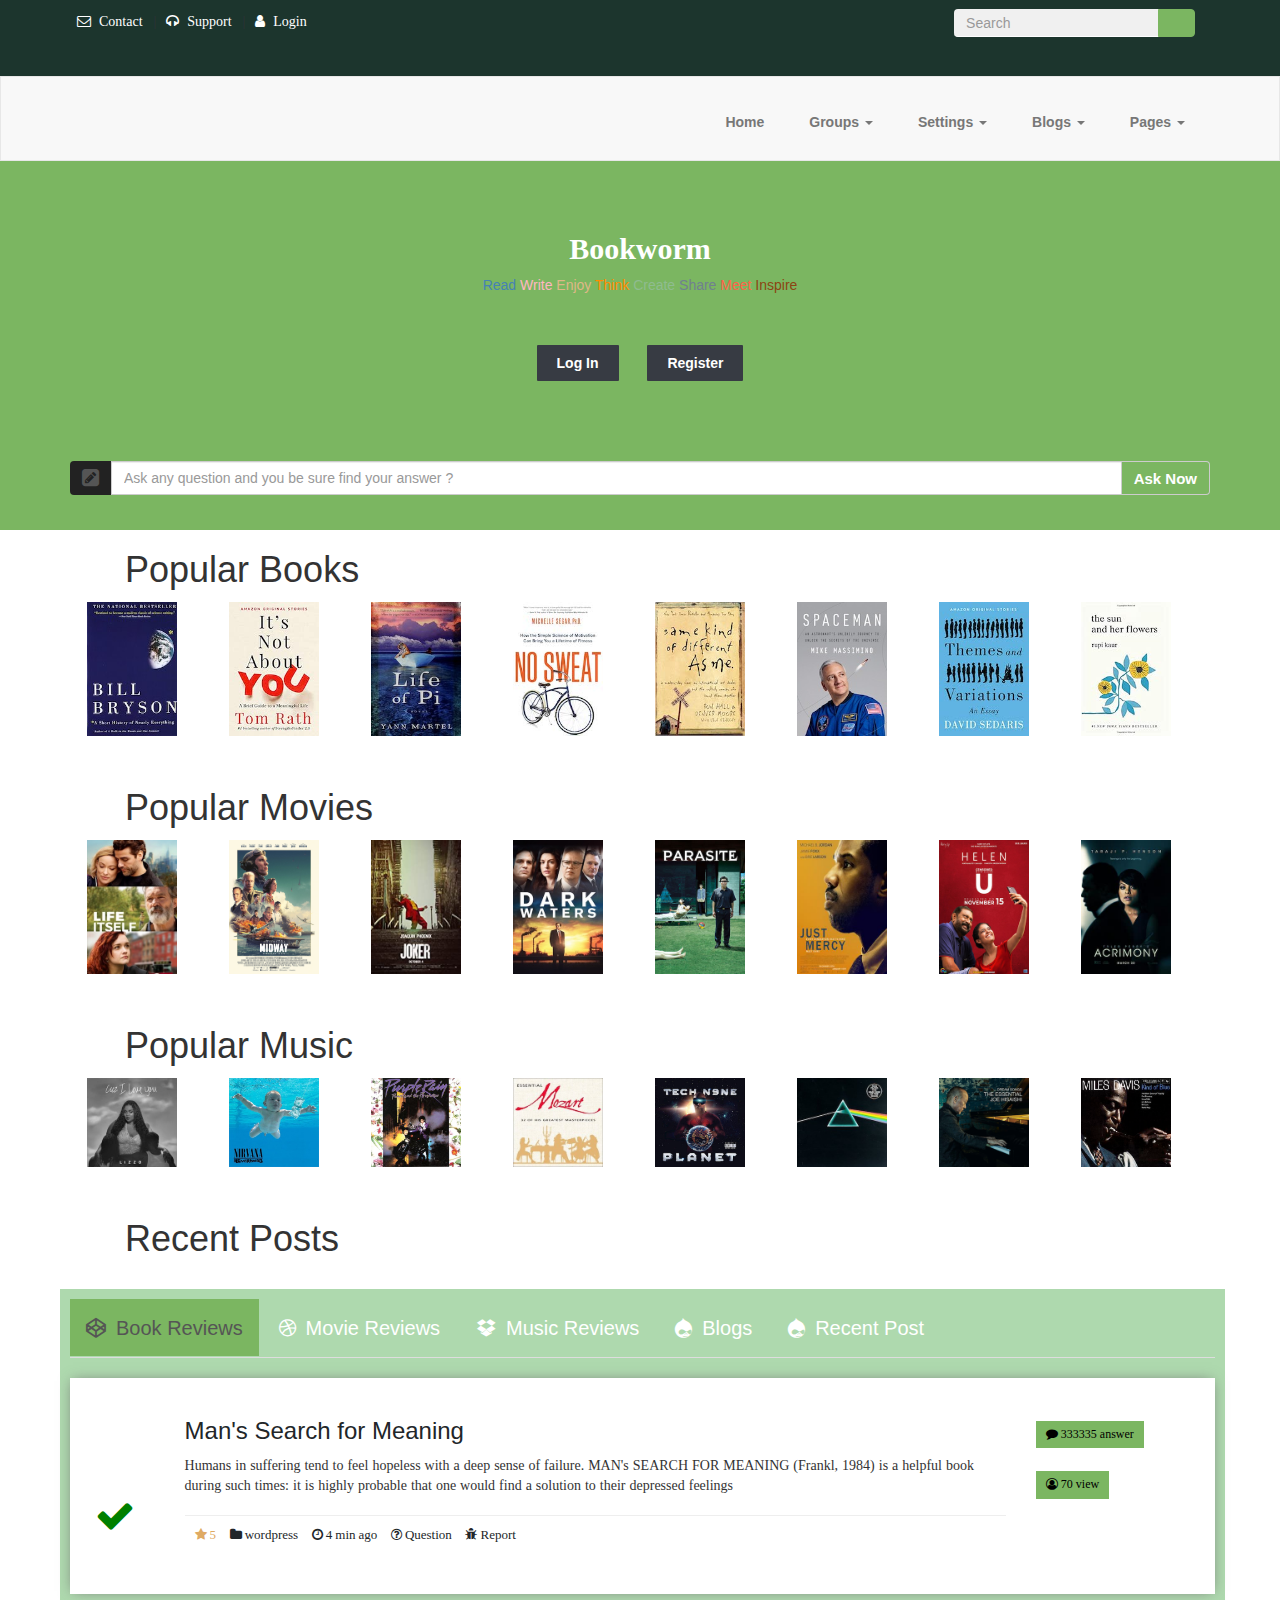
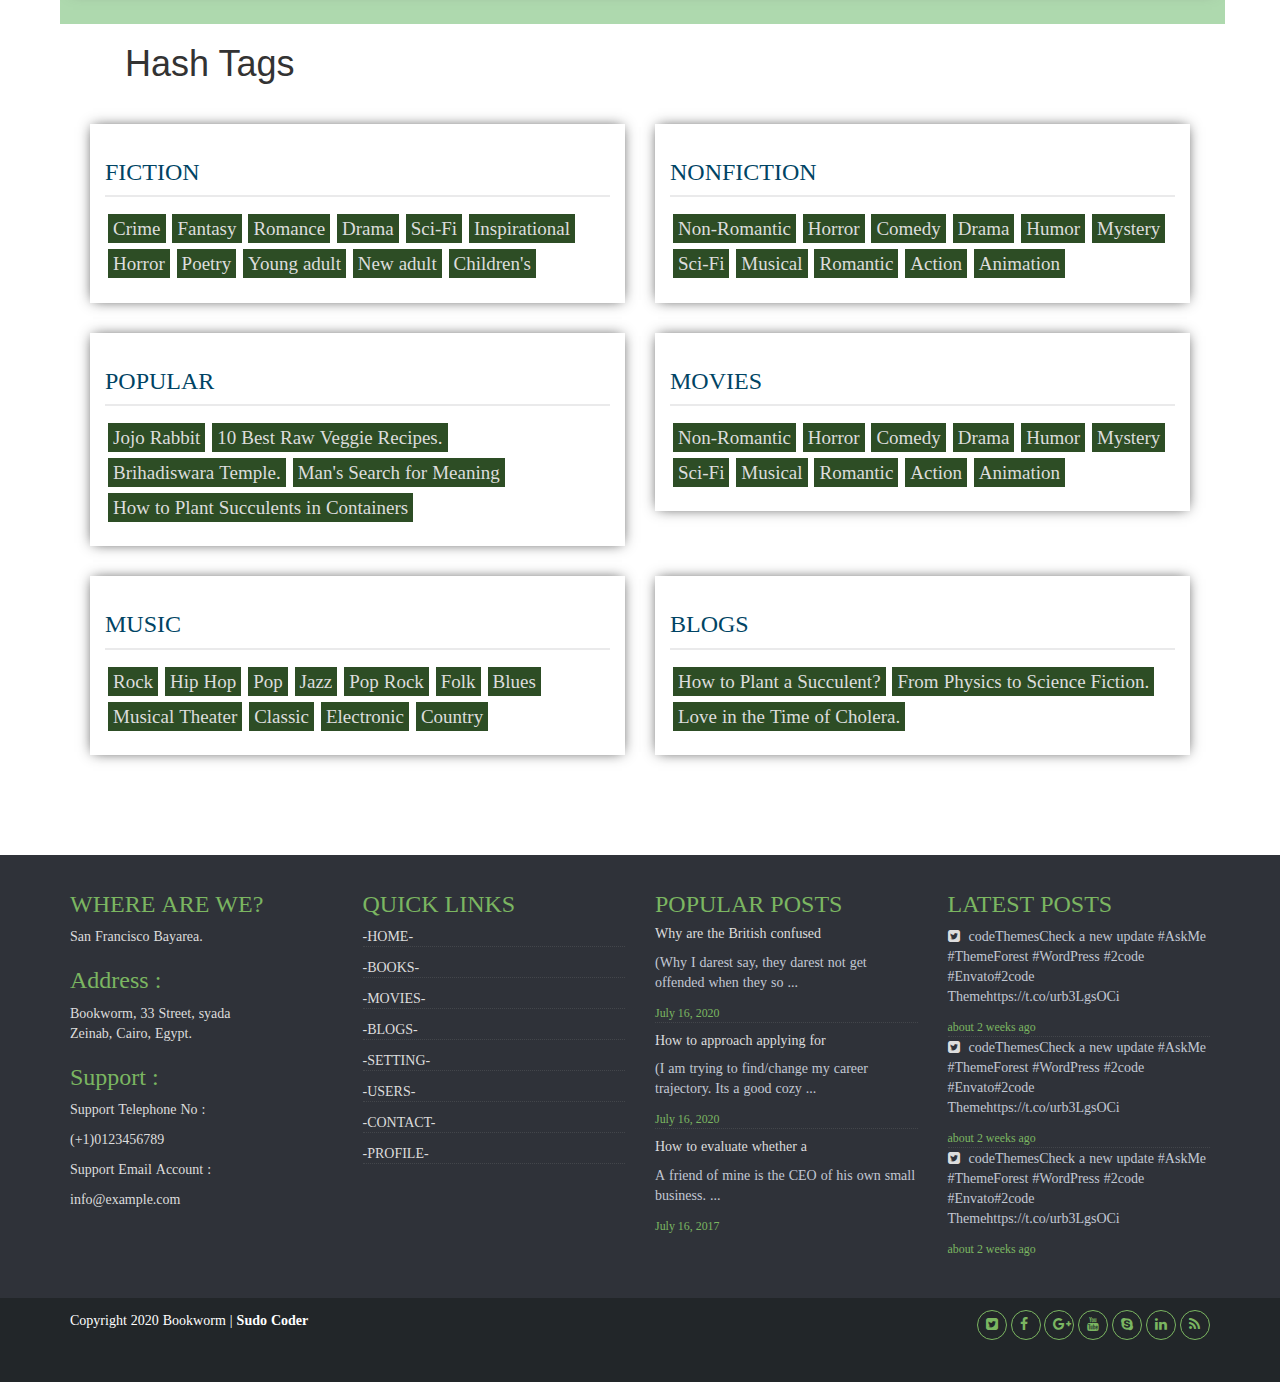
==== commit c2ecf2d3: "new header" ====
--- a/index.html
+++ b/index.html
@@ -9,159 +9,130 @@
 
   <!-- main stylesheet -->
   <link rel="stylesheet" href="css/main.css">
-
   <!-- Font Awesome Icon stylesheet -->
   <link href="//maxcdn.bootstrapcdn.com/font-awesome/4.1.0/css/font-awesome.min.css" rel="stylesheet">
-
-  <link rel="shortcut icon" href="favicon.png">
-  <script src="https://ajax.googleapis.com/ajax/libs/jquery/3.5.1/jquery.min.js"></script>
-  <script src="js/script.js"></script>
-  <script src="js/chartjs/Chart.min.js"></script>
-  <script src="js/dashboard.js"></script>
+  <link href="css/bootstrap.css" rel="stylesheet" type="text/css">
+  <link href="css/animate.css" rel="stylesheet" type="text/css">
+
 </head>
 
 <body>
 
 
-  <header>
-    <div class="logo">
-      <div class="img">
-        <span class="logo-text">Bookworm</span>
-        <span class="logo-text minbar"><i class="fa fa-book"></i></span>
-      </div>
+  <!--======== Navbar =======-->
+    <div class="top-bar">
+        <div class="container">
+            <div class="row">
+                <div class="col-md-6">
+                    <div class="navbar-menu-left-side239">
+                        <ul>
+                            <li><a href="#"><i class="fa fa-envelope-o" aria-hidden="true"></i>Contact</a></li>
+                            <li><a href="#"><i class="fa fa-headphones" aria-hidden="true"></i>Support</a></li>
+                            <li><a href="logIn.html"><i class="fa fa-user" aria-hidden="true"></i>Login</a></li>
+                        </ul>
+                    </div>
+                </div>
+                <div class="col-md-6">
+                    <div class="navbar-serch-right-side">
+                        <form class="navbar-form" role="search">
+                            <div class="input-group add-on">
+                                <input class="form-control form-control222" placeholder="Search" name="srch-term" id="srch-term" type="text">
+                                <div class="input-group-btn">
+                                    <button class="btn btn-default btn-default2913" type="submit"><i class="glyphicon glyphicon-search"></i></button>
+                                </div>
+                            </div>
+                        </form>
+                    </div>
+                </div>
+            </div>
+        </div>
     </div>
-    <div class="topbar">
-      <div class="left">
-        <a class="navbar-collopse"> <i class="fa fa-bars" style="margin-top: 1.5rem;"></i> </a>
-        <span style="color:#4682B4;" class="topbar-title">Read </span>
-        <span style="color:#FFB6C1;" class="topbar-title">Write</span>
-        <span style="color:#DEB887;" class="topbar-title">Enjoy</span>
-        <span style="color:#FF8C00;" class="topbar-title">Think</span>
-        <span style="color:#8FBC8F;" class="topbar-title">Create</span>
-        <span style="color:#708090;" class="topbar-title">Share</span>
-        <span style="color:#FF6347;" class="topbar-title">Meet</span>
-        <span style="color:#8B4513;" class="topbar-title">Inspire</span>
-      </div>
-      <div class="right">
-        <span class="">
-          <i class="fa fa-bell" style="margin-top: 1.5rem"></i>
-        </span>
-        <div class="topbar-btn">
-          <span class="displayname">John Doe
-            <i class="fa fa-angle-down"></i>
-          </span>
-          <ul class="dropdown">
-            <li class="dropdown-username">
-              <a href="#">
-                John Doe
-              </a>
-            </li>
-            <li>
-              <a href="profile.html">
-                PROFILE
-              </a>
-            </li>
-            <li>
-              <a href="#">
-                SETTINGS
-              </a>
-            </li>
-            <li class="dropdown-footer">
-              <a href="#">
-                LOGOUT
-              </a>
-            </li>
-          </ul>
+
+
+    <!-- ==========header mega navbar=======-->
+    <div class="top-menu-bottom932">
+        <nav class="navbar navbar-default">
+            <div class="container">
+                <!-- Brand and toggle get grouped for better mobile display -->
+                <div class="navbar-header">
+                    <button type="button" class="navbar-toggle collapsed" data-toggle="collapse" data-target="#bs-example-navbar-collapse-1" aria-expanded="false"> <span class="sr-only">Toggle navigation</span> <span class="icon-bar"></span> <span class="icon-bar"></span> <span class="icon-bar"></span> </button>
+
+                </div>
+                <!-- Collect the nav links, forms, and other content for toggling -->
+                <div class="collapse navbar-collapse" id="bs-example-navbar-collapse-1">
+                    <ul class="nav navbar-nav"> </ul>
+                    <ul class="nav navbar-nav navbar-right">
+                        <li><a href="index.html">Home</a></li>
+                        <li class="dropdown"> <a href="#" class="dropdown-toggle" data-toggle="dropdown" role="button" aria-haspopup="true" aria-expanded="false">Groups <span class="caret"></span></a>
+                            <ul class="dropdown-menu animated zoomIn">
+                                <li><a href="book.html" target="_blank">Book Reviews</a></li>
+                            </ul>
+                            <ul class="dropdown-menu animated zoomIn">
+                                <li><a href="movie.html" target="_blank">Movie Reviews</a></li>
+                            </ul>
+                            <ul class="dropdown-menu animated zoomIn">
+                                <li><a href="music.html" target="_blank">Music Reviews</a></li>
+                            </ul>
+                        </li>
+                        <li class="dropdown"> <a href="#" class="dropdown-toggle" data-toggle="dropdown" role="button" aria-haspopup="true" aria-expanded="false">Settings <span class="caret"></span></a>
+                            <ul class="dropdown-menu animated zoomIn">
+                                <li><a href="profile.html" target="_blank">Profile </a></li>
+                            </ul>
+                            <ul class="dropdown-menu animated zoomIn">
+                                <li><a href="table.html" target="_blank">Users </a></li>
+                            </ul>
+                        </li>
+                        <li class="dropdown"> <a href="#" class="dropdown-toggle" data-toggle="dropdown" role="button" aria-haspopup="true" aria-expanded="false">Blogs <span class="caret"></span></a>
+                            <ul class="dropdown-menu animated zoomIn">
+                                <li><a href="blog.html" target="_blank">blogs </a></li>
+                            </ul>
+                        </li>
+                        <li class="dropdown"> <a href="#" class="dropdown-toggle" data-toggle="dropdown" role="button" aria-haspopup="true" aria-expanded="false">Pages <span class="caret"></span></a>
+                            <ul class="dropdown-menu animated zoomIn">
+                                <li><a href="index.html" target="_blank">Login</a></li>
+                                <li><a href="index.html" target="_blank"> Contact</a></li>
+                                <li><a href="index.html" target="_blank"> Search </a></li>
+                            </ul>
+                        </li>
+                    </ul>
+                </div>
+                <!-- /.navbar-collapse -->
+            </div>
+            <!-- /.container-fluid -->
+        </nav>
+    </div>
+
+
+    <!--======= welcome section on top background=====-->
+    <section class="welcome-part-one">
+        <div class="container">
+            <div class="welcome-demop102 text-center">
+                <h2 >Bookworm</h2>
+                <div class="topbar">
+                  <span style="color:#4682B4;" class="topbar-title">Read </span>
+                  <span style="color:#FFB6C1;" class="topbar-title">Write</span>
+                  <span style="color:#DEB887;" class="topbar-title">Enjoy</span>
+                  <span style="color:#FF8C00;" class="topbar-title">Think</span>
+                  <span style="color:#8FBC8F;" class="topbar-title">Create</span>
+                  <span style="color:#708090;" class="topbar-title">Share</span>
+                  <span style="color:#FF6347;" class="topbar-title">Meet</span>
+                  <span style="color:#8B4513;" class="topbar-title">Inspire</span>
+                </div>
+                <div class="button0239-item">
+                    <a href="#">
+                        <button type="button" class="aboutus022">Log In</button>
+                    </a>
+                    <a href="#">
+                        <button type="button" class="join92">Register</button>
+                    </a>
+                </div>
+                <div class="form-style8292">
+                    <div class="input-group"> <span class="input-group-addon"><i class="fa fa-pencil-square" aria-hidden="true"></i></span>
+                        <input type="text" class="form-control form-control8392" placeholder="Ask any question and you be sure find your answer ?"> <span class="input-group-addon"><a href="#">Ask Now</a></span> </div>
+                </div>
+            </div>
         </div>
-      </div>
-    </div>
-  </header>
-
-  <div class="main">
-
-    <aside>
-      <nav>
-        <ul class="nav">
-          <li class="active">
-            <a href="index.html">
-              <i class="fa fa-home" style="font-size:24px"></i>
-              <span class="span" style="font-size:20px">HOME</span>
-            </a>
-          </li>
-          <li>
-            <a href="blog.html">
-              <i class="fa fa-book" style="font-size:24px"></i>
-              <span class="span" style="font-size:20px">BOOKS</span>
-            </a>
-          </li>
-          <li>
-            <a href="blog.html">
-              <i class="fa fa-video-camera" style="font-size:24px"></i>
-              <span class="span" style="font-size:20px">MOVIES</span>
-            </a>
-          </li>
-          <li>
-            <a href="blog.html">
-              <i class="fa fa-music" style="font-size:24px"></i>
-              <span class="span" style="font-size:20px">MUSICS</span>
-            </a>
-          </li>
-          <li>
-            <a href="blog.html">
-              <i class="fa fa-comments-o" style="font-size:24px"></i>
-              <span class="span" style="font-size:20px">BLOGS</span>
-            </a>
-          </li>
-          <li>
-            <a href="profile.html">
-              <i class="fa fa-user" style="font-size:24px"></i>
-              <span class="span" style="font-size:20px">PROFILE</span>
-            </a>
-          </li>
-          <li>
-            <a href="table.html">
-              <i class="fa fa-users" style="font-size:24px"></i>
-              <span class="span" style="font-size:20px">USERS</span>
-            </a>
-          </li>
-          <li class="dropdown">
-            <a href="#">
-              <i class="fa fa-cog" style="font-size:24px"></i>
-              <span class="span" style="font-size:20px">SETTINGS</span>
-              <span class="arrow">
-                <i class="fa fa-angle-down"></i>
-              </span>
-            </a>
-            <ul>
-              <li>
-                <a href="#">
-                  <i class="fa fa-angle-right"></i>
-                  <span class="span" style="font-size:20px">Configuration</span>
-                </a>
-              </li>
-              <li>
-                <a href="#">
-                  <i class="fa fa-angle-right"></i>
-                  <span class="span" style="font-size:20px">Users</span>
-                </a>
-              </li>
-              <li>
-                <a href="#">
-                  <i class="fa fa-angle-right"></i>
-                  <span class="span" style="font-size:20px">Profile</span>
-                </a>
-              </li>
-            </ul>
-          </li>
-
-        </ul>
-      </nav>
-      <div class="nav-footer">
-        <a href="#" class="btn btn-sm" style="font-size:20px; color:white;">
-          <i class="fa fa-sign-out"></i>
-        </a>
-      </div>
-    </aside>
+    </section>
 
     <!-- ======end content section/body=====-->
 
@@ -170,22 +141,6 @@
     <div id="bannerimage" style="background-image: url('image/banner.jpg'); opacity: 0.7;">
     </div>
     -->
-
-    <div class="footer-search">
-      <div class="container">
-        <div class="row">
-          <div id="custom-search-input">
-            <div class="input-group col-md-12"> <i class="fa fa-pencil-square-o" aria-hidden="true"></i>
-              <input type="text" class="  search-query form-control user-control30" placeholder="Search here...." /> <span class="input-group-btn">
-                <button class="btn btn-danger" type="button">
-                  <span class=" glyphicon glyphicon-search"></span> </button>
-              </span>
-            </div>
-          </div>
-
-        </div>
-      </div>
-    </div>
 
       <!-- ======start container (right main page 100% height)=====-->
       <div class="container">
@@ -1014,123 +969,122 @@
         </div>
       </div>
       <!-- ======End container (right main page 100% height)=====-->
-          </br>
-
-          <!--  Start of  footer -->
-
-          <section class="footer-part">
-            <div class="container">
-              <div class="row">
-                <div class="col-md-3">
-                  <div class="info-part-one320">
-                    <h3>WHERE ARE WE?</h3>
-                    <p>San Francisco Bayarea.</p>
-                    <h3>Address :</h3>
-                    <p>Bookworm, 33 Street, syada
-                      <br> Zeinab, Cairo, Egypt.</p>
-                    <h3>Support :</h3>
-                    <p>Support Telephone No : </p>
-                    <p>(+1)0123456789</p>
-                    <p>Support Email Account : </p>
-                    <p>info@example.com</p>
-                  </div>
-                </div>
-                <div class="col-md-3">
-                  <div class="info-part-two320">
-                    <h3>QUICK LINKS</h3>
-                    <a href="#">
-                      <p>-HOME-</p>
-                    </a>
-                    <a href="#">
-                      <p>-BOOKS-</p>
-                    </a>
-                    <a href="#">
-                      <p>-MOVIES-</p>
-                    </a>
-                    <a href="#">
-                      <p>-BLOGS-</p>
-                    </a>
-                    <a href="#">
-                      <p>-SETTING-</p>
-                    </a>
-                    <a href="#">
-                      <p>-USERS-</p>
-                    </a>
-                    <a href="#">
-                      <p>-CONTACT-</p>
-                    </a>
-                    <a href="#">
-                      <p>-PROFILE-</p>
-                    </a>
-                  </div>
-                </div>
-                <div class="col-md-3">
-                  <div class="info-part-three320">
-                    <h3>POPULAR POSTS</h3>
-                    <div class="news-info209">
-                      <h5>Why are the British confused</h5>
-                      <p>(Why I darest say, they darest not get offended when they so ...</p> <small>July 16, 2020</small>
-                    </div>
-                    <div class="news-info209">
-                      <h5>How to approach applying for</h5>
-                      <p>(I am trying to find/change my career trajectory. Its a good cozy ...</p> <small>July 16, 2020</small>
-                    </div>
-                    <div class="news-info209">
-                      <h5>How to evaluate whether a</h5>
-                      <p>A friend of mine is the CEO of his own small business. ...</p> <small>July 16, 2017</small>
-                    </div>
-                  </div>
-                </div>
-                <div class="col-md-3">
-                  <div class="info-part-four320">
-                    <h3>LATEST POSTS</h3>
-                    <div class="tweet-details29">
-                      <p><i class="fa fa-twitter-square" aria-hidden="true"></i><a href="#"> codeThemesCheck a new update #AskMe #ThemeForest #WordPress #2code #Envato#2code
-                          Themehttps://t.co/urb3LgsOCi</a></p> <small>about 2 weeks ago</small>
-                    </div>
-                    <div class="tweet-details29">
-                      <p><i class="fa fa-twitter-square" aria-hidden="true"></i><a href="#"> codeThemesCheck a new update #AskMe #ThemeForest #WordPress #2code #Envato#2code
-                          Themehttps://t.co/urb3LgsOCi</a></p> <small>about 2 weeks ago</small>
-                    </div>
-                    <div class="tweet-details29">
-                      <p><i class="fa fa-twitter-square" aria-hidden="true"></i><a href="#"> codeThemesCheck a new update #AskMe #ThemeForest #WordPress #2code #Envato#2code
-                          Themehttps://t.co/urb3LgsOCi</a></p> <small>about 2 weeks ago</small>
-                    </div>
-                  </div>
-                </div>
-              </div>
-            </div>
-          </section>
-          <section class="footer-social">
-            <div class="container">
-              <div class="row">
-                <div class="col-md-6">
-                  <p>Copyright 2020 Bookworm | <strong>Sudo Coder</strong></p>
-                </div>
-                <div class="col-md-6">
-                  <div class="social-right2389">
-                    <a href="#">
-                      <i class="fa fa-twitter-square" aria-hidden="true"></i>
-                    </a>
-                    <a href="#">
-                      <i class="fa fa-facebook" aria-hidden="true"></i>
-                    </a>
-                    <a href="#">
-                      <i class="fa fa-google-plus"
-                        aria-hidden="true"></i>
-                      </a> <a href="#">
-                        <i class="fa fa-youtube" aria-hidden="true"></i>
-                      </a>
-                      <a href="#"><i class="fa fa-skype" aria-hidden="true"></i>
-                      </a>
-                      <a href="#"><i class="fa fa-linkedin" aria-hidden="true"></i></a>
-                      <a href="#"><i class="fa fa-rss" aria-hidden="true"></i></a>
-                    </div>
-                </div>
-              </div>
-            </div>
-          </section>
-          <!--  End of  footer -->
+      </br>
+
+      <!--  Start of  footer -->
+
+      <section class="footer-part">
+        <div class="container">
+          <div class="row">
+            <div class="col-md-3">
+              <div class="info-part-one320">
+                <h3>WHERE ARE WE?</h3>
+                <p>San Francisco Bayarea.</p>
+                <h3>Address :</h3>
+                <p>Bookworm, 33 Street, syada
+                  <br> Zeinab, Cairo, Egypt.</p>
+                <h3>Support :</h3>
+                <p>Support Telephone No : </p>
+                <p>(+1)0123456789</p>
+                <p>Support Email Account : </p>
+                <p>info@example.com</p>
+              </div>
+            </div>
+            <div class="col-md-3">
+              <div class="info-part-two320">
+                <h3>QUICK LINKS</h3>
+                <a href="#">
+                  <p>-HOME-</p>
+                </a>
+                <a href="#">
+                  <p>-BOOKS-</p>
+                </a>
+                <a href="#">
+                  <p>-MOVIES-</p>
+                </a>
+                <a href="#">
+                  <p>-BLOGS-</p>
+                </a>
+                <a href="#">
+                  <p>-SETTING-</p>
+                </a>
+                <a href="#">
+                  <p>-USERS-</p>
+                </a>
+                <a href="#">
+                  <p>-CONTACT-</p>
+                </a>
+                <a href="#">
+                  <p>-PROFILE-</p>
+                </a>
+              </div>
+            </div>
+            <div class="col-md-3">
+              <div class="info-part-three320">
+                <h3>POPULAR POSTS</h3>
+                <div class="news-info209">
+                  <h5>Why are the British confused</h5>
+                  <p>(Why I darest say, they darest not get offended when they so ...</p> <small>July 16, 2020</small>
+                </div>
+                <div class="news-info209">
+                  <h5>How to approach applying for</h5>
+                  <p>(I am trying to find/change my career trajectory. Its a good cozy ...</p> <small>July 16, 2020</small>
+                </div>
+                <div class="news-info209">
+                  <h5>How to evaluate whether a</h5>
+                  <p>A friend of mine is the CEO of his own small business. ...</p> <small>July 16, 2017</small>
+                </div>
+              </div>
+            </div>
+            <div class="col-md-3">
+              <div class="info-part-four320">
+                <h3>LATEST POSTS</h3>
+                <div class="tweet-details29">
+                  <p><i class="fa fa-twitter-square" aria-hidden="true"></i><a href="#"> codeThemesCheck a new update #AskMe #ThemeForest #WordPress #2code #Envato#2code
+                      Themehttps://t.co/urb3LgsOCi</a></p> <small>about 2 weeks ago</small>
+                </div>
+                <div class="tweet-details29">
+                  <p><i class="fa fa-twitter-square" aria-hidden="true"></i><a href="#"> codeThemesCheck a new update #AskMe #ThemeForest #WordPress #2code #Envato#2code
+                      Themehttps://t.co/urb3LgsOCi</a></p> <small>about 2 weeks ago</small>
+                </div>
+                <div class="tweet-details29">
+                  <p><i class="fa fa-twitter-square" aria-hidden="true"></i><a href="#"> codeThemesCheck a new update #AskMe #ThemeForest #WordPress #2code #Envato#2code
+                      Themehttps://t.co/urb3LgsOCi</a></p> <small>about 2 weeks ago</small>
+                </div>
+              </div>
+            </div>
+          </div>
+        </div>
+      </section>
+      <section class="footer-social">
+        <div class="container">
+          <div class="row">
+            <div class="col-md-6">
+              <p>Copyright 2020 Bookworm | <strong>Sudo Coder</strong></p>
+            </div>
+            <div class="col-md-6">
+              <div class="social-right2389">
+                <a href="#">
+                  <i class="fa fa-twitter-square" aria-hidden="true"></i>
+                </a>
+                <a href="#">
+                  <i class="fa fa-facebook" aria-hidden="true"></i>
+                </a>
+                <a href="#">
+                  <i class="fa fa-google-plus" aria-hidden="true"></i>
+                </a> <a href="#">
+                  <i class="fa fa-youtube" aria-hidden="true"></i>
+                </a>
+                <a href="#"><i class="fa fa-skype" aria-hidden="true"></i>
+                </a>
+                <a href="#"><i class="fa fa-linkedin" aria-hidden="true"></i></a>
+                <a href="#"><i class="fa fa-rss" aria-hidden="true"></i></a>
+              </div>
+            </div>
+          </div>
+        </div>
+      </section>
+      <!--  End of  footer -->
 
 
 
@@ -1149,6 +1103,10 @@
   <!-- Placed at the end of the document so the pages load faster -->
   <!-- banner animation -->
   <script type="text/javascript" src="js/modernizr.custom.js"></script>
+  <script src="https://ajax.googleapis.com/ajax/libs/jquery/1.12.4/jquery.min.js"></script>
+  <script src="js/jquery-3.1.1.min.js"></script>
+  <script src="js/bootstrap.min.js"></script>
+
 </body>
 
 </html>
--- a/css/main.css
+++ b/css/main.css
@@ -1,25 +1,7 @@
-
-
-:root {
-    --color-info: #77c277;
-    --color-border: #314a30;
-    --color-dark: #314a30;
-    --color-primary: #77c277;
-    --color-danger: #e4acdc;
-    --color-warning: #deea94;
-    --color-success: #eefdec;
-    --color-purble: rgba(101, 121, 251, 01);
-}
-
-@-ms-viewport {
-    width: device-width;
-}
-
-*,
-*::before,
-*::after {
-    box-sizing: border-box;
-    outline: none;
+@import url(https://fonts.googleapis.com/css?family=Open+Sans:300italic,400italic,600italic,700italic,400,300,600,700);
+* {
+    margin: 0;
+    padding: 0;
 }
 
 html {
@@ -47,112 +29,15 @@
     height: calc(100% - 3.5rem);
     overflow-x: hidden;
 }
-
-
-ul {
-    padding: 0;
-}
-
-li {
-    list-style: none;
-}
-
-h1,
-h2,
-h3,
-h4,
-h5,
-h6 {
-    margin-top: 0;
-    margin-bottom: .5rem;
-}
-
-h1 {
-    margin: .67em 0;
-    font-size: 2em;
-}
-
-small,
-.small {
-    font-size: 85%;
-}
-
-svg:not(:root) {
-    overflow: hidden;
-}
-
-a {
-    color: #292b2c;
-    text-decoration: none;
-}
-
-a:focus,
-a:hover {
-    color: #292b2c;
-    text-decoration: none;
-}
-
-img {
-    vertical-align: middle;
-}
-
-a,
-button,
-[role="button"],
-input,
-label,
-select,
-textarea {
-    touch-action: manipulation;
-}
-
+/*
+body {
+    background-color: #F3F3F3;
+}
+*/
 hr {
-    margin-top: 1rem;
-    margin-bottom: 1rem;
-    border: 0;
-    border-top: 1px solid rgba(0, 0, 0, 0.1);
-}
-
-button,
-select {
-    text-transform: none;
-}
-
-button,
-html input[type="button"],
-input[type="reset"],
-input[type="submit"] {
-    -webkit-appearance: button;
-    cursor: pointer;
-}
-
-button[disabled],
-html input[disabled] {
-    cursor: default;
-}
-
-button::-moz-focus-inner,
-input::-moz-focus-inner {
-    padding: 0;
-    border: 0;
-}
-
-input {
-    line-height: normal;
-}
-
-input[type="checkbox"],
-input[type="radio"] {
-    -webkit-box-sizing: border-box;
-    -moz-box-sizing: border-box;
-    box-sizing: border-box;
-    padding: 0;
-}
-
-fieldset {
-    padding: .35em .625em .75em;
-    margin: 0 2px;
-    border: 1px solid #c0c0c0;
+    border: none;
+    border-top: 1px solid #DEDEDE;
+    background-color: #fff;
 }
 
 .container {
@@ -205,7 +90,6 @@
         max-width: 100%;
     }
 }
-
 .container-fluid {
     position: relative;
     margin-left: auto;
@@ -221,1132 +105,1103 @@
     flex-wrap: wrap;
 }
 
-[class^="col-"] {
+.top-bar {
+    background-color: #1c352d;
+    padding: 1px;
+}
+
+.navbar-menu-left-side239 ul li {
+    display: inline-block;
+    padding-left: 7px;
+    margin-top: 10px;
+}
+
+.navbar-menu-left-side239 ul li a {
+    text-decoration: none;
+    color: #fff;
+    font-family: "FontAwesome";
+}
+
+.navbar-menu-left-side239 ul li a:hover {
+    text-decoration: none;
+    color: #000;
+    font-family: "FontAwesome";
+    transition: .6s;
+}
+
+.navbar-menu-left-side239 ul li a i {
+    margin-right: 8px;
+}
+
+.navbar-menu-left-side239 .fa-envelope-o::after {
+    content: "";
+    color: #2f3239;
+    float: left;
+}
+
+.navbar-menu-left-side239 .fa-headphones::after {
+    content: "|";
+    color: #2f3239;
+    float: left;
+    padding-right: 10px;
+}
+
+.navbar-menu-left-side239 .fa-user::after {
+    content: "|";
+    color: #2f3239;
+    float: left;
+    padding-right: 10px;
+}
+
+.navbar-serch-right-side {
+    float: right;
+}
+
+.navbar-serch-right-side .form-control222 {
+    display: block;
+    width: 100%;
+    height: 28px;
+    padding: 6px 12px;
+    font-size: 14px;
+    line-height: 1.42857143;
+    color: #ffffff;
+    background-color: #F0F0F0;
+    background-image: none;
+    border: none;
+    border-radius: none;
+    opacity: 1;
+    box-shadow: none;
+    outline: none;
+    border-bottom: 1px solid #fff;
+}
+
+.navbar-serch-right-side .form-control222:focus {
+    border-color: #F0F0F0;
+    outline: 0;
+    box-shadow: none;
+}
+
+.input-group-btn:last-child > .btn,
+.input-group-btn:last-child > .btn-group {
+    z-index: 2;
+    margin-left: -1px;
+    height: 28px;
+    color: #fff;
+}
+
+.input-group-btn:last-child > .btn,
+.input-group-btn:last-child > .btn-group:hover {
+    z-index: 2;
+    margin-left: -1px;
+    height: 28px;
+    color: #fff;
+}
+
+.glyphicon {
     position: relative;
+    top: 0px;
+    display: inline-block;
+    font-family: 'Glyphicons Halflings';
+    font-style: normal;
+    font-weight: normal;
+    line-height: 1;
+    -webkit-font-smoothing: antialiased;
+    -moz-osx-font-smoothing: grayscale;
+}
+
+.navbar-serch-right-side .btn-default2913 {
+    color: #333;
+    background-color: #7bb661;
+    border-color: #7bb661;
+}
+
+.navbar-serch-right-side .btn-default2913:hover {
+    color: #fff;
+    background-color: #7bb661;
+    border-color: #7bb661;
+    outline: none;
+}
+
+.navbar-serch-right-side .btn-default2913:focus,
+.navbar-serch-right-side .btn-default2913.focus {
+    color: #fff;
+    background-color: #7bb661;
+    border-color: #7bb661;
+    outline: none;
+}
+
+.navbar-serch-right-side .btn-default2913:hover {
+    color: #fff;
+    background-color: #7bb661;
+    border-color: #7bb661;
+    outline: none;
+}
+
+.navbar-serch-right-side .btn-default2913:active,
+.navbar-serch-right-side .btn-default2913.active,
+.open > .dropdown-toggle.btn-default {
+    color: #fff;
+    background-color: #7bb661;
+    border-color: #7bb661;
+    outline: none;
+}
+
+.navbar-serch-right-side .btn-default2913:active:hover,
+.navbar-serch-right-side .btn-default2913.active:hover,
+.open > .dropdown-toggle.btn-default:hover,
+.navbar-serch-right-side .btn-default2913:active:focus,
+.navbar-serch-right-side .btn-default2913.active:focus,
+.open > .dropdown-toggle.navbar-serch-right-side .btn-default2913:focus,
+.navbar-serch-right-side .btn-default2913:active.focus,
+.navbar-serch-right-side .btn-default2913.active.focus,
+.open > .dropdown-toggle.navbar-serch-right-side .btn-default2913.focus {
+    color: #fff;
+    background-color: #7bb661;
+    border-color: #7bb661;
+    outline: none;
+}
+
+.btn-default:active,
+.btn-default.active,
+.open > .dropdown-toggle.btn-default {
+    background-image: none;
+    outline: none;
+}
+
+
+/*==========top-menu-bottom932===========*/
+
+.top-menu-bottom932 {}
+
+.navbar-default {
+    background-color: #306030;
+    border-color: #306030;
+    padding: 20px;
+}
+
+.navbar-brand > img {
+    display: block;
+    margin-top: -20px;
+}
+
+.navbar-default .navbar-nav > li > a {
+    color: #fff;
+    padding: 8px 25px 8px 20px;
+    margin-top: 7px;
+    font-weight: bold;
+    font-family: sans-serif;
+}
+
+.navbar-default .navbar-nav > li > a:hover,
+.navbar-default .navbar-nav > li > a:focus {
+    color: #fff;
+    background-color: #7bb661;
+    border-radius: 3px;
+    padding: 8px 25px 8px 20px;
+}
+
+.navbar-default .navbar-nav > .active > a,
+.navbar-default .navbar-nav > .active > a:hover,
+.navbar-default .navbar-nav > .active > a:focus {
+    color: #fff;
+    background-color: #7bb661;
+}
+
+.navbar-default .navbar-nav > .open > a,
+.navbar-default .navbar-nav > .open > a:hover,
+.navbar-default .navbar-nav > .open > a:focus {
+    color: #fff;
+    background-color: #7bb661;
+}
+
+.dropdown-menu > li > a:hover,
+.dropdown-menu > li > a:focus {
+    color: #262626;
+    text-decoration: none;
+    background-color: #7bb661;
+}
+
+.navbar-nav > li > .dropdown-menu {
+    margin-top: 2px;
+    border-top-left-radius: 0;
+    border-top-right-radius: 0;
+}
+
+.dropdown-menu {
+    position: absolute;
+    top: 100%;
+    left: 0;
+    z-index: 1000;
+    display: none;
+    float: left;
+    min-width: 230px;
+    padding: 0px 0;
+    margin: 2px 0 0;
+    font-size: 14px;
+    text-align: left;
+    list-style: none;
+    background-color: #fff;
+    -webkit-background-clip: padding-box;
+    background-clip: padding-box;
+    border: 1px solid #ccc;
+    border: 1px solid rgba(0, 0, 0, .15);
+    border-radius: 0px;
+    -webkit-box-shadow: 0 6px 12px rgba(0, 0, 0, .175);
+    box-shadow: 0 6px 12px rgba(0, 0, 0, .175);
+    margin-left: 30px;
+}
+
+.dropdown-menu > li > a {
+    display: block;
+    padding: 8px 20px;
+    clear: both;
+    font-weight: normal;
+    line-height: 1.42857143;
+    color: #333;
+    white-space: nowrap;
+    font-family: serif;
+}
+
+.welcome-part-one {
+    background-color: #7bb661;
+    padding-top: 51px;
+    margin-top: -20px;
+    padding-bottom: 35px;
+}
+
+.welcome-demop102 h2 {
+    font-size: 30px;
+    font-weight: bold;
+    color: #fff;
+    font-family: "FontAwesome";
+}
+
+.welcome-demop102 p {
+    font-size: 20px;
+    color: #fff;
+    font-family: "FontAwesome";
+    margin-top: 30px;
+}
+
+.button0239-item {
+    margin-top: 50px;
+}
+
+.aboutus022 {
+    padding: 8px 20px 8px 20px;
+    background-color: #373B43;
+    color: #fff;
+    font-weight: bold;
+    border: none;
+    border-radius: 1px;
+    outline: none;
+}
+
+.join92 {
+    padding: 8px 20px 8px 20px;
+    background-color: #373B43;
+    color: #fff;
+    font-weight: bold;
+    border: none;
+    margin-left: 25px;
+    border-radius: 1px;
+    outline: none;
+}
+
+.aboutus022:hover {
+    background-color: #222;
+}
+
+.join92:hover {
+    background-color: #222;
+}
+
+
+/*ask me*/
+
+.form-style8292 {
+    margin-top: 80px;
+}
+
+.input-group-addon:last-child {
+    border-left: 0;
+    background-color: #7bb661;
+}
+
+.input-group-addon:last-child:hover {
+    border-left: 0;
+    background-color: #222;
+}
+
+.form-control8392 {
+    display: block;
     width: 100%;
-    min-height: 1px;
-    padding-right: 5px;
+    height: 43px;
+    padding: 6px 12px;
+    font-size: 14px;
+    line-height: 1.42857143;
+    color: #000;
+    background-color: #fff;
+    background-image: none;
+    border: #7bb661;
+    border-radius: none;
+    box-shadow: none;
+}
+
+.input-group-addon a {
+    color: #fff;
+    font-size: 15px;
+    text-decoration: none;
+    font-weight: bold;
+}
+
+.input-group-addon i {
+    font-size: 20px;
+}
+
+.input-group-addon:first-child {
+    border-right: 0;
+    border: #7bb661;
+    background-color: #222;
+}
+
+.input-group-addon {
+    padding: 6px 12px;
+    font-size: 14px;
+    font-weight: normal;
+    line-height: 1;
+    color: #555;
+    text-align: center;
+    background-color: #eee;
+    border: 1px solid #ccc;
+    border-radius: 0px;
+}
+
+
+/*main content tab*/
+
+#main {
+    min-width: 320px;
+    max-width: 1000px;
+    padding: 20px;
+    margin-left: -20px;
+    margin-top: 30px;
+    background: #F3F3F3;
+}
+
+#content1 {
+    display: none;
+    padding: 20px 0 0;
+    border-top: 1px solid #ddd;
+}
+
+#content2 {
+    display: none;
+    padding: 20px 0 0;
+    border-top: 1px solid #ddd;
+}
+
+#content3 {
+    display: none;
+    padding: 20px 0 0;
+    border-top: 1px solid #ddd;
+}
+
+#content4 {
+    display: none;
+    padding: 20px 0 0;
+    border-top: 1px solid #ddd;
+}
+
+#content5 {
+    display: none;
+    padding: 20px 0 0;
+    border-top: 1px solid #ddd;
+}
+
+#main>input {
+    display: none;
+}
+
+#main>label {
+    display: inline-block;
+    margin: 0 0 -1px;
+    padding: 13px 15px;
+    font-weight: 600;
+    text-align: center;
+    color: #bbb;
+    border: 1px solid transparent;
+}
+
+#main>label:before {
+    font-family: fontawesome;
+    font-weight: normal;
+    margin-right: 10px;
+}
+
+#main>label[for*='1']:before {
+    content: '\f1cb';
+}
+
+#main>label[for*='2']:before {
+    content: '\f17d';
+}
+
+#main>label[for*='3']:before {
+    content: '\f16b';
+}
+
+#main>label[for*='4']:before {
+    content: '\f1a9';
+}
+
+#main>label[for*='5']:before {
+    content: '\f1a9';
+}
+
+#main>label:hover {
+    color: #888;
+    cursor: pointer;
+}
+
+#main>input:checked + label {
+    color: #555;
+    border: 1px solid #7bb661;
+    border-top: 2px solid #7bb661;
+    border-bottom: 1px solid #7bb661;
+    background-color: #7bb661;
+}
+
+#tab1:checked ~ #content1,
+#tab2:checked ~ #content2,
+#tab3:checked ~ #content3,
+#tab4:checked ~ #content4,
+#tab5:checked ~ #content5 {
+    display: block;
+}
+
+.question-type2033 {
+    background-color: #fff;
+    margin-bottom: 20px;
+    padding: 20px;
+    box-shadow: 0px 0px 13px -3px #777;
+}
+
+.left-user12923 {}
+
+.left-user12923-repeat {
+    margin-top: 18px;
+}
+
+.left-user12923 .fa-check {
+    font-size: 40px;
+    margin-top: 10px;
     padding-left: 5px;
-}
-
-.col {
-    flex-basis: 0;
-    flex-grow: 1;
-    max-width: 100%;
-}
-
-.col-auto {
-    flex: 0 0 auto;
-    width: auto;
-}
-
-.col-1 {
-    flex: 0 0 8.33333%;
-    max-width: 8.33333%;
-}
-
-.col-2 {
-    flex: 0 0 16.66667%;
-    max-width: 16.66667%;
-}
-
-.col-3 {
-    flex: 0 0 25%;
-    max-width: 25%;
-}
-
-.col-4 {
-    flex: 0 0 33.33333%;
-    max-width: 33.33333%;
-}
-
-.col-5 {
-    flex: 0 0 41.66667%;
-    max-width: 41.66667%;
-}
-
-.col-6 {
-    flex: 0 0 50%;
-    max-width: 50%;
-}
-
-.col-7 {
-    flex: 0 0 58.33333%;
-    max-width: 58.33333%;
-}
-
-.col-8 {
-    flex: 0 0 66.66667%;
-    max-width: 66.66667%;
-}
-
-.col-9 {
-    flex: 0 0 75%;
-    max-width: 75%;
-}
-
-.col-10 {
-    flex: 0 0 83.33333%;
-    max-width: 83.33333%;
-}
-
-.col-11 {
-    flex: 0 0 91.66667%;
-    max-width: 91.66667%;
-}
-
-.col-12 {
-    flex: 0 0 100%;
-    max-width: 100%;
-}
-
-.pull-0 {
-    right: auto;
-}
-
-.pull-1 {
-    right: 8.33333%;
-}
-
-.pull-2 {
-    right: 16.66667%;
-}
-
-.pull-3 {
-    right: 25%;
-}
-
-.pull-4 {
-    right: 33.33333%;
-}
-
-.pull-5 {
-    right: 41.66667%;
-}
-
-.pull-6 {
-    right: 50%;
-}
-
-.pull-7 {
-    right: 58.33333%;
-}
-
-.pull-8 {
-    right: 66.66667%;
-}
-
-.pull-9 {
-    right: 75%;
-}
-
-.pull-10 {
-    right: 83.33333%;
-}
-
-.pull-11 {
-    right: 91.66667%;
-}
-
-.pull-12 {
-    right: 100%;
-}
-
-.push-0 {
-    left: auto;
-}
-
-.push-1 {
-    left: 8.33333%;
-}
-
-.push-2 {
-    left: 16.66667%;
-}
-
-.push-3 {
-    left: 25%;
-}
-
-.push-4 {
-    left: 33.33333%;
-}
-
-.push-5 {
-    left: 41.66667%;
-}
-
-.push-6 {
-    left: 50%;
-}
-
-.push-7 {
-    left: 58.33333%;
-}
-
-.push-8 {
-    left: 66.66667%;
-}
-
-.push-9 {
-    left: 75%;
-}
-
-.push-10 {
-    left: 83.33333%;
-}
-
-.push-11 {
-    left: 91.66667%;
-}
-
-.push-12 {
-    left: 100%;
-}
-
-.offset-1 {
-    margin-left: 8.33333%;
-}
-
-.offset-2 {
-    margin-left: 16.66667%;
-}
-
-.offset-3 {
-    margin-left: 25%;
-}
-
-.offset-4 {
-    margin-left: 33.33333%;
-}
-
-.offset-5 {
-    margin-left: 41.66667%;
-}
-
-.offset-6 {
-    margin-left: 50%;
-}
-
-.offset-7 {
-    margin-left: 58.33333%;
-}
-
-.offset-8 {
-    margin-left: 66.66667%;
-}
-
-.offset-9 {
-    margin-left: 75%;
-}
-
-.offset-10 {
-    margin-left: 83.33333%;
-}
-
-.offset-11 {
-    margin-left: 91.66667%;
-}
-
-@media (min-width: 576px) {
-    .col-sm {
-        flex-basis: 0;
-        flex-grow: 1;
-        max-width: 100%;
+    color: green;
+}
+
+.left-user12923 .fa-times {
+    font-size: 40px;
+    margin-top: 10px;
+    padding-left: 5px;
+    color: #7bb661;
+}
+
+.left-user12923 img {
+    height: 50px;
+    width: 50px;
+    border-radius: 50%;
+}
+
+#que-hedder2983 {}
+
+#que-hedder2983 h3 {
+    text-decoration: none;
+    color: #222629;
+}
+
+#que-hedder2983 h3:hover {
+    text-decoration: none;
+    color: #7bb661;
+}
+
+#que-hedder2983 a {
+    text-decoration: none;
+    color: #222629;
+}
+
+#que-hedder2983 a:hover {
+    text-decoration: none;
+    color: #7bb661;
+}
+
+.ques-details10018 {
+    margin-top: 10px;
+}
+
+.q-type238 {
+    margin-top: 23px;
+    background-color: #7bb661;
+    font-size: 10px;
+    padding: 5px 10px 5px 10px;
+    border: none;
+    color: #fff;
+}
+
+.ques-type302 {}
+
+.q-type23 {
+    margin-top: 23px;
+    background-color: #7bb661;
+    font-size: 10px;
+    padding: 5px 10px 5px 10px;
+    border: none;
+    color: #fff;
+}
+
+.button-ques2973:hover {
+    background-color: #222629;
+}
+
+.right-description893 {}
+
+.ques-details10018 p {
+    margin-top: 10px;
+    font-family: fontawesome;
+}
+
+.ques-icon-info3293 {
+    font-size: 13px;
+    font-weight: bold;
+    margin-top: -10px;
+}
+
+.ques-icon-info3293 i {
+    padding-left: 10px;
+}
+
+.ques-icon-info3293 .fa-check {
+    color: green;
+}
+
+.ques-icon-info3293 .fa-star {
+    color: #DFAA63;
+}
+
+.ques-icon-info3293 .fa-folder {
+    color: #222629;
+}
+
+.ques-icon-info3293 .fa-folder:hover {
+    color: #7bb661;
+}
+
+.ques-icon-info3293 .fa-clock-o {
+    color: #222629;
+}
+
+.ques-icon-info3293 .fa-comment {
+    color: #222629;
+}
+
+.ques-icon-info3293 .fa-comment:hover {
+    color: #7bb661;
+}
+
+.ques-icon-info3293 .fa-user-circle-o {
+    color: #222629;
+}
+
+.ques-icon-info3293 .fa-question-circle-o {
+    color: #222629;
+}
+
+.ques-icon-info3293 .fa-bug {
+    color: #222629;
+}
+
+.ques-icon-info3293 .check-color329 {
+    color: #7bb661;
+}
+
+.two-part3280 {
+    margin-top: 30px;
+}
+
+
+/*blog part*/
+
+.blog--top-part2892 {
+    margin-top: 40px;
+}
+
+.blog-part3903 {
+    margin-top: 30px;
+    background-color: #ffffff;
+    padding: 15px;
+    box-shadow: 0px 0px 13px -3px;
+}
+
+.blog-details3902 h3 {
+    font-size: 20px;
+    color: #7bb661;
+}
+
+.blog-details3902 i {
+    font-size: 20px;
+    padding-top: 10px;
+}
+
+.ques-icon-info2933 i {
+    font-size: 13px;
+    padding-right: 10px;
+    color: #222629;
+}
+
+.blog-part3903 p {
+    margin-top: 20px;
+    font-size: 13px;
+    color: #848991;
+    font-family: fontawesome;
+}
+
+.continue-deatils738 {
+    text-align: right;
+}
+
+.continue-deatils738 a {
+    background-color: #7bb661;
+    padding: 5px;
+    font-size: 13px;
+    color: #fff;
+}
+
+.continue-deatils738 i {
+    font-size: 13px;
+}
+
+@media screen and (max-width: 650px) {
+    #main>label {
+        font-size: 0;
     }
-
-    .col-sm-auto {
-        flex: 0 0 auto;
-        width: auto;
+    #main>label:before {
+        margin: 0;
+        font-size: 18px;
     }
-
-    .col-sm-1 {
-        flex: 0 0 8.33333%;
-        max-width: 8.33333%;
+}
+
+@media screen and (max-width: 400px) {
+    #main>label {
+        padding: 15px;
     }
-
-    .col-sm-2 {
-        flex: 0 0 16.66667%;
-        max-width: 16.66667%;
-    }
-
-    .col-sm-3 {
-        flex: 0 0 25%;
-        max-width: 25%;
-    }
-
-    .col-sm-4 {
-        flex: 0 0 33.33333%;
-        max-width: 33.33333%;
-    }
-
-    .col-sm-5 {
-        flex: 0 0 41.66667%;
-        max-width: 41.66667%;
-    }
-
-    .col-sm-6 {
-        flex: 0 0 50%;
-        max-width: 50%;
-    }
-
-    .col-sm-7 {
-        flex: 0 0 58.33333%;
-        max-width: 58.33333%;
-    }
-
-    .col-sm-8 {
-        flex: 0 0 66.66667%;
-        max-width: 66.66667%;
-    }
-
-    .col-sm-9 {
-        flex: 0 0 75%;
-        max-width: 75%;
-    }
-
-    .col-sm-10 {
-        flex: 0 0 83.33333%;
-        max-width: 83.33333%;
-    }
-
-    .col-sm-11 {
-        flex: 0 0 91.66667%;
-        max-width: 91.66667%;
-    }
-
-    .col-sm-12 {
-        flex: 0 0 100%;
-        max-width: 100%;
-    }
-
-    .pull-sm-0 {
-        right: auto;
-    }
-
-    .pull-sm-1 {
-        right: 8.33333%;
-    }
-
-    .pull-sm-2 {
-        right: 16.66667%;
-    }
-
-    .pull-sm-3 {
-        right: 25%;
-    }
-
-    .pull-sm-4 {
-        right: 33.33333%;
-    }
-
-    .pull-sm-5 {
-        right: 41.66667%;
-    }
-
-    .pull-sm-6 {
-        right: 50%;
-    }
-
-    .pull-sm-7 {
-        right: 58.33333%;
-    }
-
-    .pull-sm-8 {
-        right: 66.66667%;
-    }
-
-    .pull-sm-9 {
-        right: 75%;
-    }
-
-    .pull-sm-10 {
-        right: 83.33333%;
-    }
-
-    .pull-sm-11 {
-        right: 91.66667%;
-    }
-
-    .pull-sm-12 {
-        right: 100%;
-    }
-
-    .push-sm-0 {
-        left: auto;
-    }
-
-    .push-sm-1 {
-        left: 8.33333%;
-    }
-
-    .push-sm-2 {
-        left: 16.66667%;
-    }
-
-    .push-sm-3 {
-        left: 25%;
-    }
-
-    .push-sm-4 {
-        left: 33.33333%;
-    }
-
-    .push-sm-5 {
-        left: 41.66667%;
-    }
-
-    .push-sm-6 {
-        left: 50%;
-    }
-
-    .push-sm-7 {
-        left: 58.33333%;
-    }
-
-    .push-sm-8 {
-        left: 66.66667%;
-    }
-
-    .push-sm-9 {
-        left: 75%;
-    }
-
-    .push-sm-10 {
-        left: 83.33333%;
-    }
-
-    .push-sm-11 {
-        left: 91.66667%;
-    }
-
-    .push-sm-12 {
-        left: 100%;
-    }
-
-    .offset-sm-0 {
-        margin-left: 0%;
-    }
-
-    .offset-sm-1 {
-        margin-left: 8.33333%;
-    }
-
-    .offset-sm-2 {
-        margin-left: 16.66667%;
-    }
-
-    .offset-sm-3 {
-        margin-left: 25%;
-    }
-
-    .offset-sm-4 {
-        margin-left: 33.33333%;
-    }
-
-    .offset-sm-5 {
-        margin-left: 41.66667%;
-    }
-
-    .offset-sm-6 {
-        margin-left: 50%;
-    }
-
-    .offset-sm-7 {
-        margin-left: 58.33333%;
-    }
-
-    .offset-sm-8 {
-        margin-left: 66.66667%;
-    }
-
-    .offset-sm-9 {
-        margin-left: 75%;
-    }
-
-    .offset-sm-10 {
-        margin-left: 83.33333%;
-    }
-
-    .offset-sm-11 {
-        margin-left: 91.66667%;
-    }
-}
-
-@media (min-width: 768px) {
-    .col-md {
-        flex-basis: 0;
-        flex-grow: 1;
-        max-width: 100%;
-    }
-
-    .col-md-auto {
-        flex: 0 0 auto;
-        width: auto;
-    }
-
-    .col-md-1 {
-        flex: 0 0 8.33333%;
-        max-width: 8.33333%;
-    }
-
-    .col-md-2 {
-        flex: 0 0 16.66667%;
-        max-width: 16.66667%;
-    }
-
-    .col-md-3 {
-        flex: 0 0 25%;
-        max-width: 25%;
-    }
-
-    .col-md-4 {
-        flex: 0 0 33.33333%;
-        max-width: 33.33333%;
-    }
-
-    .col-md-5 {
-        flex: 0 0 41.66667%;
-        max-width: 41.66667%;
-    }
-
-    .col-md-6 {
-        flex: 0 0 50%;
-        max-width: 50%;
-    }
-
-    .col-md-7 {
-        flex: 0 0 58.33333%;
-        max-width: 58.33333%;
-    }
-
-    .col-md-8 {
-        flex: 0 0 66.66667%;
-        max-width: 66.66667%;
-    }
-
-    .col-md-9 {
-        flex: 0 0 75%;
-        max-width: 75%;
-    }
-
-    .col-md-10 {
-        flex: 0 0 83.33333%;
-        max-width: 83.33333%;
-    }
-
-    .col-md-11 {
-        flex: 0 0 91.66667%;
-        max-width: 91.66667%;
-    }
-
-    .col-md-12 {
-        flex: 0 0 100%;
-        max-width: 100%;
-    }
-
-    .pull-md-0 {
-        right: auto;
-    }
-
-    .pull-md-1 {
-        right: 8.33333%;
-    }
-
-    .pull-md-2 {
-        right: 16.66667%;
-    }
-
-    .pull-md-3 {
-        right: 25%;
-    }
-
-    .pull-md-4 {
-        right: 33.33333%;
-    }
-
-    .pull-md-5 {
-        right: 41.66667%;
-    }
-
-    .pull-md-6 {
-        right: 50%;
-    }
-
-    .pull-md-7 {
-        right: 58.33333%;
-    }
-
-    .pull-md-8 {
-        right: 66.66667%;
-    }
-
-    .pull-md-9 {
-        right: 75%;
-    }
-
-    .pull-md-10 {
-        right: 83.33333%;
-    }
-
-    .pull-md-11 {
-        right: 91.66667%;
-    }
-
-    .pull-md-12 {
-        right: 100%;
-    }
-
-    .push-md-0 {
-        left: auto;
-    }
-
-    .push-md-1 {
-        left: 8.33333%;
-    }
-
-    .push-md-2 {
-        left: 16.66667%;
-    }
-
-    .push-md-3 {
-        left: 25%;
-    }
-
-    .push-md-4 {
-        left: 33.33333%;
-    }
-
-    .push-md-5 {
-        left: 41.66667%;
-    }
-
-    .push-md-6 {
-        left: 50%;
-    }
-
-    .push-md-7 {
-        left: 58.33333%;
-    }
-
-    .push-md-8 {
-        left: 66.66667%;
-    }
-
-    .push-md-9 {
-        left: 75%;
-    }
-
-    .push-md-10 {
-        left: 83.33333%;
-    }
-
-    .push-md-11 {
-        left: 91.66667%;
-    }
-
-    .push-md-12 {
-        left: 100%;
-    }
-
-    .offset-md-0 {
-        margin-left: 0%;
-    }
-
-    .offset-md-1 {
-        margin-left: 8.33333%;
-    }
-
-    .offset-md-2 {
-        margin-left: 16.66667%;
-    }
-
-    .offset-md-3 {
-        margin-left: 25%;
-    }
-
-    .offset-md-4 {
-        margin-left: 33.33333%;
-    }
-
-    .offset-md-5 {
-        margin-left: 41.66667%;
-    }
-
-    .offset-md-6 {
-        margin-left: 50%;
-    }
-
-    .offset-md-7 {
-        margin-left: 58.33333%;
-    }
-
-    .offset-md-8 {
-        margin-left: 66.66667%;
-    }
-
-    .offset-md-9 {
-        margin-left: 75%;
-    }
-
-    .offset-md-10 {
-        margin-left: 83.33333%;
-    }
-
-    .offset-md-11 {
-        margin-left: 91.66667%;
-    }
-}
-
-@media (min-width: 992px) {
-    .col-lg {
-        flex-basis: 0;
-        flex-grow: 1;
-        max-width: 100%;
-    }
-
-    .col-lg-auto {
-        flex: 0 0 auto;
-        width: auto;
-    }
-
-    .col-lg-1 {
-        flex: 0 0 8.33333%;
-        max-width: 8.33333%;
-    }
-
-    .col-lg-2 {
-        flex: 0 0 16.66667%;
-        max-width: 16.66667%;
-    }
-
-    .col-lg-3 {
-        flex: 0 0 25%;
-        max-width: 25%;
-    }
-
-    .col-lg-4 {
-        flex: 0 0 33.33333%;
-        max-width: 33.33333%;
-    }
-
-    .col-lg-5 {
-        flex: 0 0 41.66667%;
-        max-width: 41.66667%;
-    }
-
-    .col-lg-6 {
-        flex: 0 0 50%;
-        max-width: 50%;
-    }
-
-    .col-lg-7 {
-        flex: 0 0 58.33333%;
-        max-width: 58.33333%;
-    }
-
-    .col-lg-8 {
-        flex: 0 0 66.66667%;
-        max-width: 66.66667%;
-    }
-
-    .col-lg-9 {
-        flex: 0 0 75%;
-        max-width: 75%;
-    }
-
-    .col-lg-10 {
-        flex: 0 0 83.33333%;
-        max-width: 83.33333%;
-    }
-
-    .col-lg-11 {
-        flex: 0 0 91.66667%;
-        max-width: 91.66667%;
-    }
-
-    .col-lg-12 {
-        flex: 0 0 100%;
-        max-width: 100%;
-    }
-
-    .pull-lg-0 {
-        right: auto;
-    }
-
-    .pull-lg-1 {
-        right: 8.33333%;
-    }
-
-    .pull-lg-2 {
-        right: 16.66667%;
-    }
-
-    .pull-lg-3 {
-        right: 25%;
-    }
-
-    .pull-lg-4 {
-        right: 33.33333%;
-    }
-
-    .pull-lg-5 {
-        right: 41.66667%;
-    }
-
-    .pull-lg-6 {
-        right: 50%;
-    }
-
-    .pull-lg-7 {
-        right: 58.33333%;
-    }
-
-    .pull-lg-8 {
-        right: 66.66667%;
-    }
-
-    .pull-lg-9 {
-        right: 75%;
-    }
-
-    .pull-lg-10 {
-        right: 83.33333%;
-    }
-
-    .pull-lg-11 {
-        right: 91.66667%;
-    }
-
-    .pull-lg-12 {
-        right: 100%;
-    }
-
-    .push-lg-0 {
-        left: auto;
-    }
-
-    .push-lg-1 {
-        left: 8.33333%;
-    }
-
-    .push-lg-2 {
-        left: 16.66667%;
-    }
-
-    .push-lg-3 {
-        left: 25%;
-    }
-
-    .push-lg-4 {
-        left: 33.33333%;
-    }
-
-    .push-lg-5 {
-        left: 41.66667%;
-    }
-
-    .push-lg-6 {
-        left: 50%;
-    }
-
-    .push-lg-7 {
-        left: 58.33333%;
-    }
-
-    .push-lg-8 {
-        left: 66.66667%;
-    }
-
-    .push-lg-9 {
-        left: 75%;
-    }
-
-    .push-lg-10 {
-        left: 83.33333%;
-    }
-
-    .push-lg-11 {
-        left: 91.66667%;
-    }
-
-    .push-lg-12 {
-        left: 100%;
-    }
-
-    .offset-lg-0 {
-        margin-left: 0%;
-    }
-
-    .offset-lg-1 {
-        margin-left: 8.33333%;
-    }
-
-    .offset-lg-2 {
-        margin-left: 16.66667%;
-    }
-
-    .offset-lg-3 {
-        margin-left: 25%;
-    }
-
-    .offset-lg-4 {
-        margin-left: 33.33333%;
-    }
-
-    .offset-lg-5 {
-        margin-left: 41.66667%;
-    }
-
-    .offset-lg-6 {
-        margin-left: 50%;
-    }
-
-    .offset-lg-7 {
-        margin-left: 58.33333%;
-    }
-
-    .offset-lg-8 {
-        margin-left: 66.66667%;
-    }
-
-    .offset-lg-9 {
-        margin-left: 75%;
-    }
-
-    .offset-lg-10 {
-        margin-left: 83.33333%;
-    }
-
-    .offset-lg-11 {
-        margin-left: 91.66667%;
-    }
-}
-
-@media (min-width: 1200px) {
-    .col-xl {
-        flex-basis: 0;
-        flex-grow: 1;
-        max-width: 100%;
-    }
-
-    .col-xl-auto {
-        flex: 0 0 auto;
-        width: auto;
-    }
-
-    .col-xl-1 {
-        flex: 0 0 8.33333%;
-        max-width: 8.33333%;
-    }
-
-    .col-xl-2 {
-        flex: 0 0 16.66667%;
-        max-width: 16.66667%;
-    }
-
-    .col-xl-3 {
-        flex: 0 0 25%;
-        max-width: 25%;
-    }
-
-    .col-xl-4 {
-        flex: 0 0 33.33333%;
-        max-width: 33.33333%;
-    }
-
-    .col-xl-5 {
-        flex: 0 0 41.66667%;
-        max-width: 41.66667%;
-    }
-
-    .col-xl-6 {
-        flex: 0 0 50%;
-        max-width: 50%;
-    }
-
-    .col-xl-7 {
-        flex: 0 0 58.33333%;
-        max-width: 58.33333%;
-    }
-
-    .col-xl-8 {
-        flex: 0 0 66.66667%;
-        max-width: 66.66667%;
-    }
-
-    .col-xl-9 {
-        flex: 0 0 75%;
-        max-width: 75%;
-    }
-
-    .col-xl-10 {
-        flex: 0 0 83.33333%;
-        max-width: 83.33333%;
-    }
-
-    .col-xl-11 {
-        flex: 0 0 91.66667%;
-        max-width: 91.66667%;
-    }
-
-    .col-xl-12 {
-        flex: 0 0 100%;
-        max-width: 100%;
-    }
-
-    .pull-xl-0 {
-        right: auto;
-    }
-
-    .pull-xl-1 {
-        right: 8.33333%;
-    }
-
-    .pull-xl-2 {
-        right: 16.66667%;
-    }
-
-    .pull-xl-3 {
-        right: 25%;
-    }
-
-    .pull-xl-4 {
-        right: 33.33333%;
-    }
-
-    .pull-xl-5 {
-        right: 41.66667%;
-    }
-
-    .pull-xl-6 {
-        right: 50%;
-    }
-
-    .pull-xl-7 {
-        right: 58.33333%;
-    }
-
-    .pull-xl-8 {
-        right: 66.66667%;
-    }
-
-    .pull-xl-9 {
-        right: 75%;
-    }
-
-    .pull-xl-10 {
-        right: 83.33333%;
-    }
-
-    .pull-xl-11 {
-        right: 91.66667%;
-    }
-
-    .pull-xl-12 {
-        right: 100%;
-    }
-
-    .push-xl-0 {
-        left: auto;
-    }
-
-    .push-xl-1 {
-        left: 8.33333%;
-    }
-
-    .push-xl-2 {
-        left: 16.66667%;
-    }
-
-    .push-xl-3 {
-        left: 25%;
-    }
-
-    .push-xl-4 {
-        left: 33.33333%;
-    }
-
-    .push-xl-5 {
-        left: 41.66667%;
-    }
-
-    .push-xl-6 {
-        left: 50%;
-    }
-
-    .push-xl-7 {
-        left: 58.33333%;
-    }
-
-    .push-xl-8 {
-        left: 66.66667%;
-    }
-
-    .push-xl-9 {
-        left: 75%;
-    }
-
-    .push-xl-10 {
-        left: 83.33333%;
-    }
-
-    .push-xl-11 {
-        left: 91.66667%;
-    }
-
-    .push-xl-12 {
-        left: 100%;
-    }
-
-    .offset-xl-0 {
-        margin-left: 0%;
-    }
-
-    .offset-xl-1 {
-        margin-left: 8.33333%;
-    }
-
-    .offset-xl-2 {
-        margin-left: 16.66667%;
-    }
-
-    .offset-xl-3 {
-        margin-left: 25%;
-    }
-
-    .offset-xl-4 {
-        margin-left: 33.33333%;
-    }
-
-    .offset-xl-5 {
-        margin-left: 41.66667%;
-    }
-
-    .offset-xl-6 {
-        margin-left: 50%;
-    }
-
-    .offset-xl-7 {
-        margin-left: 58.33333%;
-    }
-
-    .offset-xl-8 {
-        margin-left: 66.66667%;
-    }
-
-    .offset-xl-9 {
-        margin-left: 75%;
-    }
-
-    .offset-xl-10 {
-        margin-left: 83.33333%;
-    }
-
-    .offset-xl-11 {
-        margin-left: 91.66667%;
-    }
-}
+}
+
+
+/*side bar*/
+
+.sidebar97239 {
+    margin-top: 70px;
+}
+
+.status-part3821 {
+    background-color: #fff;
+    padding: 15px;
+    box-shadow: 0px 0px 13px -3px;
+}
+
+.status-part3821 h4 {
+    color: #7bb661;
+    font-weight: bold;
+    font-family: serif;
+    border-bottom: 2px solid #eaeaeb;
+    padding-bottom: 10px;
+}
+
+
+/*categori part*/
+
+.categori-part329 {
+    background-color: #fff;
+    padding: 15px;
+    box-shadow: 0px 0px 13px -3px;
+    margin-top: 30px;
+}
+
+.categori-part329 h4 {
+    color: #7bb661;
+    font-weight: bold;
+    font-family: serif;
+    border-bottom: 2px solid #eaeaeb;
+    padding-bottom: 10px;
+}
+
+.categori-part329 ul li {
+    list-style: none;
+    display: inline-block;
+    padding-top: 8px;
+    padding-left: 3px;
+}
+
+.categori-part329 ul li a {
+    list-style: none;
+    display: inline-block;
+    background-color: #222629;
+    padding: 5px;
+    text-decoration: none;
+    color: #ddd;
+}
+
+.categori-part329 ul li a:hover {
+    list-style: none;
+    display: inline-block;
+    background-color: #7bb661;
+    padding: 5px;
+    text-decoration: none;
+    color: #ddd;
+    transition: .5s;
+}
+
+.status-part3821 i {
+    background-color: #EAEAEB;
+    padding: 15px 123px 15px 10px;
+    font-size: 15px;
+    color: black;
+    font-weight: bold;
+    margin-top: 10px;
+}
+
+
+/*social part*/
+
+.social-part2189 {
+    background-color: #fff;
+    padding: 15px;
+    margin-top: 30px;
+    box-shadow: 0px 0px 13px -3px;
+}
+
+.social-part2189 h4 {
+    color: #7bb661;
+    font-weight: bold;
+    font-family: serif;
+    border-bottom: 2px solid #eaeaeb;
+    padding-bottom: 10px;
+}
+
+.social-part2189 li {
+    list-style: none;
+}
+
+.rss-one {
+    background-color: #faa33d;
+    padding: 15px;
+    border-radius: 2px;
+}
+
+.rss-one:hover {
+    background-color: #222629;
+    padding: 15px;
+    transition: .6s;
+}
+
+.rss-one i {
+    float: right;
+    font-size: 40px;
+}
+
+.rss-one a {
+    text-decoration: none;
+    color: #fff;
+}
+
+
+/*facebook*/
+
+.facebook-two {
+    background-color: #5d82d1;
+    padding: 15px;
+    border-radius: 2px;
+    margin-top: 10px;
+}
+
+.facebook-two:hover {
+    background-color: #222629;
+    padding: 15px;
+    transition: .6s;
+}
+
+.facebook-two i {
+    float: right;
+    font-size: 40px;
+}
+
+.facebook-two a {
+    text-decoration: none;
+    color: #fff;
+}
+
+
+/*twitter*/
+
+.twitter-three {
+    background-color: #40bff5;
+    padding: 15px;
+    border-radius: 2px;
+    margin-top: 10px;
+}
+
+.twitter-three:hover {
+    background-color: #222629;
+    padding: 15px;
+    transition: .6s;
+}
+
+.twitter-three i {
+    float: right;
+    font-size: 40px;
+}
+
+.twitter-three a {
+    text-decoration: none;
+    color: #fff;
+}
+
+
+/*youtube*/
+
+.youtube-four {
+    background-color: #c4302b;
+    padding: 15px;
+    border-radius: 2px;
+    margin-top: 10px;
+}
+
+.youtube-four:hover {
+    background-color: #222629;
+    padding: 15px;
+    transition: .6s;
+}
+
+.youtube-four i {
+    float: right;
+    font-size: 40px;
+}
+
+.youtube-four a {
+    text-decoration: none;
+    color: #fff;
+}
+
+
+/*login part*/
+
+
+/*username*/
+
+.login-part2389 {
+    background-color: #fff;
+    padding: 15px;
+    margin-top: 30px;
+    box-shadow: 0px 0px 13px -3px;
+}
+
+.login-part2389 h4 {
+    color: #7bb661;
+    font-weight: bold;
+    font-family: serif;
+    border-bottom: 2px solid #eaeaeb;
+    padding-bottom: 10px;
+}
+
+.login-part2389 .fa-user {
+    margin-left: 10px;
+    position: absolute;
+    z-index: 9999;
+    margin-top: 6px;
+    font-size: 25px;
+    color: #7bb661;
+}
+
+.login-part2389 .namein309 {
+    position: relative;
+    z-index: 1;
+    padding-left: 30px;
+    height: 40px;
+    width: 235px;
+    border: 1px solid #7bb661;
+    outline: none;
+    background: rgba(255, 115, 97, 0.20);
+    color: #000;
+    font-weight: bold;
+}
+
+
+/*password login*/
+
+.input-group300 {
+    margin-top: 10px;
+}
+
+.login-part2389 .fa-lock {
+    margin-left: 10px;
+    position: absolute;
+    z-index: 9999;
+    margin-top: 6px;
+    font-size: 25px;
+    color: #7bb661;
+}
+
+.login-part2389 .passin309 {
+    position: relative;
+    z-index: 1;
+    padding-left: 30px;
+    height: 40px;
+    width: 235px;
+    border: 1px solid #7bb661;
+    outline: none;
+    background: rgba(255, 115, 97, 0.20);
+    color: #000;
+    font-weight: bold;
+}
+
+.userlogin320 {
+    margin-top: 15px;
+    height: 35px;
+    width: 235px;
+    text-align: center;
+    background-color: #7bb661;
+    border: none;
+    font-weight: bold;
+    color: #fff;
+    border-radius: 2px;
+}
+
+.userlogin320:hover {
+    margin-top: 15px;
+    height: 35px;
+    width: 235px;
+    text-align: center;
+    background-color: #222629;
+    border: none;
+    font-weight: bold;
+    color: #fff;
+    transition: .6s;
+    border-radius: 2px;
+}
+
+.rememberme {
+    margin-top: 10px;
+}
+
+.rememberme label {
+    margin: 0;
+    display: inline;
+    font-size: 13px;
+    color: #7bb661;
+}
+
+.rememberme a {
+    text-decoration: none;
+}
+
+.resbutton3892 {
+    color: #222629;
+    float: right;
+    font-size: 12px;
+}
+
+.resbutton3892:hover {
+    color: #7bb661;
+    float: right;
+    font-size: 12px;
+}
+
+
+/*highest points*/
+
+.highest-part302 {
+    background-color: #fff;
+    padding: 15px;
+    margin-top: 30px;
+    box-shadow: 0px 0px 13px -3px;
+}
+
+.highest-part302 h4 {
+    color: #7bb661;
+    font-weight: bold;
+    font-family: serif;
+    border-bottom: 2px solid #eaeaeb;
+    padding-bottom: 10px;
+}
+
+.left-user3898 {
+    position: relative;
+}
+
+.left-user3898 img {
+    height: 50px;
+    width: 50px;
+    border-radius: 50%;
+    border: 1px solid #dedede;
+}
+
+.imag-overlay39 {
+    position: absolute;
+    height: 50px;
+    width: 50px;
+    left: 0;
+    right: 0;
+    top: 0;
+    bottom: 0;
+    opacity: 0;
+    transition: .5s ease;
+    background-color: #7bb661;
+    border-radius: 50%;
+}
+
+.imag-overlay39 {
+    padding-left: 20px;
+    padding-top: 15px;
+}
+
+.imag-overlay39 a {
+    color: #ffffff;
+}
+
+.left-user3898:hover .imag-overlay39 {
+    opacity: 1;
+}
+
+.left-user3898 {
+    float: left;
+    margin-right: 30px;
+}
+
+.points-details938 {}
+
+.designetion439 {
+    padding: 3px;
+    background-color: #DD9933;
+    color: #fff;
+    font-family: fontawesome;
+    border-radius: 2px;
+}
+
+.points-details938 p {
+    font-family: fontawesome;
+}
+
+.points-details938 h5 {
+    color: #7bb661;
+    font-weight: bold;
+    text-decoration: none;
+}
+
+.points-details938 a {
+    text-decoration: none;
+    color: #fff;
+}
+
 
 /*========Start of forum========*/
 
@@ -1391,7 +1246,6 @@
     color: #dddddd;
     transition: .5s;
 }
-
 /* new */
 .new-container {
 	padding:0 20px 0 20px;
@@ -1426,7 +1280,6 @@
 }
 
 /*========End of forum========*/
-
 
 /* Content
 ==================================== */
@@ -1516,1023 +1369,1204 @@
 
 
 
-.form-control {
-    display: block;
-    width: 100%;
-    height: 34px;
-    padding: 6px 12px;
-    font-size: 14px;
-    line-height: 1.42857143;
-    color: #555;
+/*======== recent post  ======*/
+
+.recent-post3290 {
     background-color: #fff;
-    background-image: none;
-    border: 1px solid #ccc;
-    border-radius: 4px;
-    -webkit-box-shadow: inset 0 1px 1px rgba(0, 0, 0, .075);
-    box-shadow: inset 0 1px 1px rgba(0, 0, 0, .075);
-    -webkit-transition: border-color ease-in-out .15s, -webkit-box-shadow ease-in-out .15s;
-    -o-transition: border-color ease-in-out .15s, box-shadow ease-in-out .15s;
-    transition: border-color ease-in-out .15s, box-shadow ease-in-out .15s;
-}
-
-.form-control:focus {
-    border-color: #66afe9;
+    padding: 15px;
+    margin-top: 30px;
+    box-shadow: 0px 0px 13px -3px;
+}
+
+.recent-post3290 h4 {
+    color: #7bb661;
+    font-weight: bold;
+    font-family: serif;
+    border-bottom: 2px solid #eaeaeb;
+    padding-bottom: 10px;
+}
+
+.post-details021 a,
+h5 {
+    text-decoration: none;
+    color: #222629;
+    font-weight: bold;
+}
+
+.post-details021 a,
+h5:hover {
+    text-decoration: none;
+    color: #7bb661;
+}
+
+.post-details021 p {
+    font-family: fontawesome;
+    color: #848991;
+}
+
+
+/*footer -top serch*/
+
+.footer-search {
+    margin-top: 50px;
+    margin-bottom: 50px;
+}
+
+#custom-search-input {
+    margin: 0;
+    margin-top: 10px;
+    padding: 0px;
+}
+
+#custom-search-input .search-query {
+    padding-right: 3px;
+    padding-right: 4px \9;
+    padding-left: 55px;
+    padding-left: 4px \9;
+    margin-bottom: 0;
+    outline: none;
+    height: 43px;
+    color: #222629;
+    font-weight: bold;
+    flow-from: fontawesome;
+}
+
+#custom-search-input button {
+    border: 0;
+    background: none;
+    padding: 2px 5px;
+    margin-top: 2px;
+    position: relative;
+    left: -28px;
+    margin-bottom: 0;
+    color: #7bb661;
+}
+
+.search-query:focus + button {
+    z-index: 3;
+}
+
+.footer-search .fa-pencil-square-o {
+    position: absolute;
+    margin-top: 0px;
+    z-index: 9999;
+    margin-left: 0px;
+    font-size: 25px;
+    background-color: #222629;
+    padding: 9px;
+    color: #fff;
+}
+
+.user-control30 {
+    position: relative;
+    z-index: 1;
+    padding-left: 30px;
+}
+
+.footer-search .form-control {
+    border-color: #7bb661;
+}
+
+.footer-search .form-control:focus {
+    border-color: #7bb661;
     outline: 0;
-    -webkit-box-shadow: inset 0 1px 1px rgba(0, 0, 0, .075), 0 0 8px rgba(102, 175, 233, .6);
-    box-shadow: inset 0 1px 1px rgba(0, 0, 0, .075), 0 0 8px rgba(102, 175, 233, .6);
-}
-
-.form-control::-moz-placeholder {
-    color: #777;
-    opacity: 1;
-}
-
-.form-control:-ms-input-placeholder {
-    color: #777;
-}
-
-.form-control::-webkit-input-placeholder {
-    color: #777;
-}
-
-.form-control[disabled],
-.form-control[readonly],
-fieldset[disabled] .form-control {
-    cursor: not-allowed;
-    background-color: #eee;
-    opacity: 1;
-}
-
-textarea.form-control {
-    height: auto;
-}
-
-.form-control.input-sm {
-    width: auto;
-}
-
-.input-sm,
-.form-horizontal .form-group-sm .form-control {
-    height: 30px;
-    padding: 5px 10px;
-    font-size: 12px;
-    line-height: 1.5;
-    border-radius: 3px;
-}
-
-select.input-sm {
-    height: 30px;
-    line-height: 30px;
-}
-
-textarea.input-sm,
-select[multiple].input-sm {
-    height: auto;
-}
-
-.btn {
-    display: inline-block;
-    padding: 4px 10px;
-    margin-bottom: 0;
-    font-size: 18px;
-    font-weight: normal;
-    line-height: 1.42857143;
-    text-align: center;
-    white-space: nowrap;
-    vertical-align: middle;
-    cursor: pointer;
-    -moz-user-select: none;
-    -ms-user-select: none;
-    user-select: none;
-    background-image: none;
-    border: 1px solid transparent;
-    border-radius: 4px;
-    border: 1px solid rgba(27, 31, 35, .15);
-}
-
-.btn:focus,
-.btn:active:focus,
-.btn.active:focus {
-    outline: thin dotted;
-    outline: 5px auto -webkit-focus-ring-color;
-    outline-offset: -2px;
-}
-
-.btn:hover,
-.btn:focus {
-    color: #19BD9B;
-    text-decoration: none;
-}
-
-.btn:active,
-.btn.active {
-    background-image: none;
-    outline: 0;
-    -webkit-box-shadow: inset 0 3px 5px rgba(0, 0, 0, .125);
-    box-shadow: inset 0 3px 5px rgba(0, 0, 0, .125);
-}
-
-.btn.disabled,
-.btn[disabled],
-fieldset[disabled] .btn {
-    pointer-events: none;
-    cursor: not-allowed;
-    filter: alpha(opacity=65);
     -webkit-box-shadow: none;
     box-shadow: none;
-    opacity: .65;
-}
-
-.btn-default {
-    border: 1px solid rgba(27, 31, 35, .15);
-    background-color: #f5f5f5;
-}
-
-.fade {
+}
+
+
+/*===========footer-part============*/
+
+.footer-part {
+    background-color: #2F3239;
+    padding: 30px;
+}
+
+.info-part-one320 {
+    color: #ddd;
+    font-family: fontawesome;
+}
+
+.info-part-one320 h4 {
+    color: #7bb661;
+}
+
+.info-part-two320 h4 {
+    color: #7bb661;
+    font-family: fontawesome;
+}
+
+.info-part-two320 a {
+    text-decoration: none;
+    color: #ddd;
+    font-family: fontawesome;
+}
+
+.info-part-two320 a:hover {
+    text-decoration: none;
+    color: #7bb661;
+    font-family: fontawesome;
+}
+
+.info-part-two320 p {
+    text-decoration: none;
+    border-bottom: 1px dotted #43464b;
+}
+
+
+/*
+.info-part-two320 p:last-child{
+      text-decoration: none;
+    border-bottom: none;
+
+}
+*/
+
+.last-child12892 > p {
+    border-bottom: none;
+}
+
+.info-part-three320 h4 {
+    color: #7bb661;
+    font-family: fontawesome;
+}
+
+.news-info209 {
+    border-bottom: 1px dotted #43464b;
+}
+
+.news-info209:last-child {
+    border-bottom: none;
+}
+
+.news-info209 h5 {
+    color: #ddd;
+    font-family: fontawesome;
+}
+
+.news-info209 h5:hover {
+    color: #7bb661;
+    font-family: fontawesome;
+}
+
+.news-info209 p {
+    color: #c2c8d4;
+    font-family: fontawesome;
+}
+
+.news-info209 > small {
+    color: #7bb661;
+    font-family: fontawesome;
+}
+
+.info-part-four320 h4 {
+    color: #7bb661;
+    font-family: fontawesome;
+}
+
+.tweet-details29 {
+    border-bottom: 1px dotted #43464b;
+}
+
+.tweet-details29:last-child {
+    border-bottom: none;
+}
+
+.tweet-details29 i {
+    color: #ddd;
+    margin-right: 5px;
+}
+
+.tweet-details29 a {
+    text-decoration: none;
+    color: #c2c8d4;
+    font-family: fontawesome;
+}
+
+.tweet-details29 a:hover {
+    text-decoration: none;
+    color: #7bb661;
+    font-family: fontawesome;
+}
+
+.tweet-details29 > small {
+    color: #7bb661;
+    font-family: fontawesome;
+}
+
+.footer-social {
+    background-color: #222629;
+    padding: 10px;
+}
+
+.footer-social p {
+    color: #ddd;
+    font-family: fontawesome;
+}
+
+.social-right2389 {
+    float: right;
+}
+
+.social-right2389 a {
+    display: inline-block;
+    padding-top: 3px;
+    padding-left: 8px;
+    height: 30px;
+    width: 30px;
+    border: 1px solid #000;
+    border-radius: 50%;
+}
+
+.social-right2389 i {
+    color: #000;
+}
+
+
+/*Ask Question*/
+
+.header-descriptin329 {
+    padding: 2px;
+    background-color: #7bb661;
+    margin-top: -20px;
+}
+
+.breadcrumb839 {
+    padding: 8px 15px;
+    margin-bottom: 20px;
+    list-style: none;
+    background-color: transparent;
+    border-radius: 4px;
+    margin-left: -15px;
+}
+
+.breadcrumb839 a {
+    color: #fff;
+    text-decoration: none;
+}
+
+.ask-question-input-part032 {
+    background-color: #FFFFFF;
+    padding: 15px;
+    margin-top: 70px;
+    box-shadow: 0px 0px 13px -3px;
+}
+
+.username029 {
+    width: 75%;
+    height: 40px;
+    background-color: #F3F3F3;
+    border: none;
+    outline: inherit;
+    padding: 10px;
+    border-radius: 3px;
+    border: 1px solid #7bb661;
+}
+
+
+
+.form-description43 {
+    margin-right: 108px;
+    color: #7bb661;
+    font-family: fontawesome;
+    font-weight: bold;
+}
+
+.email-part320 {
+    margin-top: 30px;
+}
+
+.email30 {
+    width: 75%;
+    height: 40px;
+    background-color: #F3F3F3;
+    border: none;
+    outline: inherit;
+    padding: 10px;
+    border-radius: 3px;
+    border: 1px solid #7bb661;
+}
+
+.form-description442 {
+    margin-right: 130px;
+    color: #7bb661;
+    font-family: fontawesome;
+    font-weight: bold;
+}
+
+.question-title39 {
+    margin-top: 30px;
+}
+
+.question-ttile32 {
+    width: 75%;
+    height: 40px;
+    background-color: #F3F3F3;
+    border: none;
+    outline: inherit;
+    padding: 10px;
+    border-radius: 3px;
+    border: 1px solid #7bb661;
+}
+
+.form-description433 {
+    margin-right: 90px;
+    color: #7bb661;
+    font-family: fontawesome;
+    font-weight: bold;
+}
+
+.categori49 {
+    margin-top: 30px;
+}
+
+.list-category53 {
+    width: 100%;
+    height: 40px;
+    background-color: #F3F3F3;
+    border: none;
+    outline: inherit;
+    padding: 10px;
+    border-radius: 3px;
+    border: 1px solid #7bb661;
+}
+
+.form-description4342 {
+    margin-right: 90px;
+    color: #7bb661;
+    font-family: fontawesome;
+    font-weight: bold;
+}
+
+.categori49 > label {
+    margin-right: 100px;
+}
+
+.form-description43305 {
+    margin-right: 117px;
+    color: #7bb661;
+    font-family: fontawesome;
+    font-weight: bold;
+}
+
+.form-description433 {
+    float: left;
+}
+
+.form-description23993 {
+    margin-right: 106px;
+    color: #7bb661;
+    font-family: fontawesome;
+    font-weight: bold;
+    float: left;
+}
+
+.button-group-addfile3239 {
+    margin-top: 20px;
+}
+
+.question-ttile3217 {
+    width: 60%;
+    height: 200px;
+    background-color: #F3F3F3;
+    border: none;
+    outline: inherit;
+    padding: 10px;
+    border-radius: 3px;
+}
+
+.question-details3112 {
+    margin-top: 0px;
+    margin-bottom: 0px;
+    height: 200px;
+    width: 75%;
+    border: 1px solid #7bb661;
+    background-color: #F3F3F3;
+    outline: none;
+}
+
+.form-description43313 {
+    margin-right: 131px;
+    color: #7bb661;
+    font-family: fontawesome;
+    font-weight: bold;
+    float: left;
+}
+
+.publish-button2389 {
+    margin-top: 20px;
+}
+
+.publis1291 {
+    padding: 5px 15px 5px 15px;
+    width: 100%;
+    color: #fff;
+    background-color: #7bb661;
+    border: none;
+    border-radius: 3px;
+    font-weight: bold;
+    margin-top: 20px;
+}
+
+.publis1291:hover {
+    padding: 5px 15px 5px 15px;
+    width: 100%;
+    color: #fff;
+    background-color: #222629;
+    border: none;
+    border-radius: 3px;
+    font-weight: bold;
+}
+
+
+/*3.post-details*/
+
+.post-details {
+    margin-top: 70px;
+    background-color: #fff;
+    padding: 15px;
+    box-shadow: 0px 0px 13px -3px;
+}
+
+.post-title-left129 {
+    /*  float: left;*/
+}
+
+.post-que-rep-rihght320 {
+    float: right;
+    margin-top: 25px;
+}
+
+.post-que-rep-rihght320 a {
+    text-decoration: none;
+    background-color: #7bb661;
+    padding: 5px;
+    color: #fff;
+    font-family: fontawesome;
+    font-size: 12px;
+}
+
+.post-details-info1982 {
+    margin-top: 30px;
+    line-height: 1.5em;
+    font-family: fontawesome;
+}
+
+.post-details-info1982 p {
+    margin-bottom: 30px;
+}
+
+.r-clor10 {
+    background-color: #7bb661;
+}
+
+.r-clor10:hover {
+    background-color: #222629;
+}
+
+.post-footer29032 i {
+    cursor: pointer;
+    margin-right: 10px;
+    font-size: 12px;
+}
+
+.l-side2023 {
+    display: inline-block;
+}
+
+.l-side2023 .check2 {
+    color: #318e08;
+}
+
+.l-side2023 .star2 {
+    color: #dfaa63;
+}
+
+.l-side2023 .folder2 {
+    color: #222629
+}
+
+.l-side2023 .folder2:hover {
+    color: #7bb661;
+}
+
+.l-side2023 .clock2 {
+    color: #222629;
+}
+
+.l-side2023 .commenting2 {
+    color: #222629;
+}
+
+.l-side2023 .commenting2:hover {
+    color: #7bb661;
+}
+
+.l-side2023 .user2 {
+    color: #222629;
+}
+
+.tolltip-button {
+    padding-left: 3px;
+    border: none;
+    background-color: #fff;
+}
+
+.l-rightside39 {
+    float: right;
+}
+
+.l-rightside39 i {
+    font-size: 12px;
+}
+
+
+/*
+.l-rightside39 .thumbs-up2:hover{
+ background-color: #338338;
+
+}
+.l-rightside39 .thumbs-down2:hover{
+   background-color: #990707;
+}
+*/
+
+.share-tags-page-content12092 {
+    background-color: #fff;
+    padding: 15px;
+    margin-top: 20px;
+    font-size: 12px;
+    font-family: fontawesome;
+    box-shadow: 0px 0px 13px -3px;
+}
+
+.l-share2093 {
+    display: inline-block;
+    color: #7bb661;
+}
+
+.R-tags309 {
+    float: right;
+    color: #7bb661;
+}
+
+.author-img202l {
+    position: relative;
+    float: left;
+    background-color: #fff;
+    height: 100px;
+    width: 70px;
+}
+
+.author-img202l img {
+    height: 50px;
+    width: 50px;
+    border-radius: 50%;
+    border: 1px solid #dedede;
+}
+
+.au-image-overlay {
+    position: absolute;
+    height: 50px;
+    width: 50px;
+    left: 0;
+    right: 0;
+    top: 0;
+    bottom: 0;
     opacity: 0;
-    -webkit-transition: opacity .15s linear;
-    -o-transition: opacity .15s linear;
-    transition: opacity .15s linear;
-}
-
-.fade.in {
+    transition: .5s ease;
+    background-color: #7bb661;
+    border-radius: 50%;
+}
+
+.au-image-overlay {
+    padding-top: 15px;
+}
+
+.au-image-overlay a {
+    color: #ffffff;
+}
+
+.author-img202l:hover .au-image-overlay {
     opacity: 1;
 }
 
-.collapse {
+.author-details8392 {
+    background-color: #fff;
+    padding: 40px;
+    margin-top: 20px;
+    font-family: fontawesome;
+    box-shadow: 0px 0px 13px -3px;
+}
+
+.author-deatila04re h5 {
+    margin-left: 30px;
+    margin-top: -10px;
+    font-weight: bold;
+}
+
+.related3948-question-part {
+    background-color: #fff;
+    padding: 20px;
+    margin-top: 20px;
+    box-shadow: 0px 0px 13px -3px;
+}
+
+.related3948-question-part a {
+    text-decoration: none;
+    color: #222629;
+    font-family: fontawesome;
+    font-weight: bold;
+    font-size: 15px;
+}
+
+.related3948-question-part a:hover {
+    text-decoration: none;
+    color: #7bb661;
+    font-family: fontawesome;
+    font-weight: bold;
+    font-size: 15px;
+}
+
+
+/** ====================
+ * Lista of Comentarios
+ =======================*/
+
+.comment-list12993 {
+    background-color: #fff;
+    padding: 20px;
+    margin-top: 20px;
+    box-shadow: 0px 0px 13px -3px;
+}
+
+.comments-container {
+    width: 768px;
+}
+
+.comments-container h1 {
+    font-size: 36px;
+    color: #283035;
+    font-weight: 400;
+}
+
+.comments-container h1 a {
+    font-size: 18px;
+    font-weight: 700;
+}
+
+.comments-list {
+    margin-top: 30px;
+    position: relative;
+}
+
+
+/**
+ * Lineas / Detalles
+ -----------------------*/
+
+.comments-list:before {
+    content: '';
+    width: 2px;
+    height: 100%;
+    background: #c7cacb;
+    position: absolute;
+    left: 32px;
+    top: 0;
+}
+
+.comments-list:after {
+    content: '';
+    position: absolute;
+    background: #c7cacb;
+    bottom: 0;
+    left: 27px;
+    width: 7px;
+    height: 7px;
+    border: 3px solid #dee1e3;
+    -webkit-border-radius: 50%;
+    -moz-border-radius: 50%;
+    border-radius: 50%;
+}
+
+.reply-list:before,
+.reply-list:after {
     display: none;
 }
 
-.collapse.in {
+.reply-list li:before {
+    content: '';
+    width: 60px;
+    height: 2px;
+    background: #c7cacb;
+    position: absolute;
+    top: 25px;
+    left: -55px;
+}
+
+.comments-list li {
+    margin-bottom: 15px;
     display: block;
-}
-
-.collapsing {
     position: relative;
+}
+
+.comments-list li:after {
+    content: '';
+    display: block;
+    clear: both;
     height: 0;
+    width: 0;
+}
+
+.reply-list {
+    padding-left: 88px;
+    clear: both;
+    margin-top: 15px;
+}
+
+
+/**
+ * Avatar
+ ---------------------------*/
+
+.comments-list .comment-avatar {
+    width: 65px;
+    height: 65px;
+    position: relative;
+    z-index: 99;
+    float: left;
+    border: 3px solid #FFF;
+    -webkit-border-radius: 4px;
+    -moz-border-radius: 4px;
+    border-radius: 4px;
+    -webkit-box-shadow: 0 1px 2px rgba(0, 0, 0, 0.2);
+    -moz-box-shadow: 0 1px 2px rgba(0, 0, 0, 0.2);
+    box-shadow: 0 1px 2px rgba(0, 0, 0, 0.2);
     overflow: hidden;
-    -webkit-transition: height .35s ease;
-    -o-transition: height .35s ease;
-    transition: height .35s ease;
-}
-
-/* App Start */
-
-.caret {
-    display: inline-block;
+}
+
+.comments-list .comment-avatar img {
+    width: 100%;
+    height: 100%;
+}
+
+.reply-list .comment-avatar {
+    width: 50px;
+    height: 50px;
+}
+
+.comment-main-level:after {
+    content: '';
     width: 0;
     height: 0;
-    margin-left: 2px;
-    vertical-align: middle;
-    border-top: 4px dashed;
-    border-top: 4px solid \9;
-    border-right: 4px solid transparent;
-    border-left: 4px solid transparent;
-}
-
-.main {
-    margin-top: 3rem;
-    padding: 0;
+    display: block;
+    clear: both;
+}
+
+
+/**
+ * Caja del Comentario
+ ---------------------------*/
+
+.comments-list .comment-box {
+    width: 88%;
+    float: right;
     position: relative;
-    height: 100%;
-    display: flex;
-    /* TODO Remove
-    margin-left: 220px;
-    padding: 3.5rem 0.5rem;
-     height: calc(100% - 3.5rem); */
-}
-
-/* App End */
-
-/* Helper Start */
-
-.hide {
-    display: none !important;
-}
-
-.w-50 {
-    width: 50px !important;
-}
-
-.h-p-100{
-    height: 100%;
-}
-.h-100 {
-    height: 100px !important;
-}
-
-.h-200 {
-    height: 200px !important;
-}
-
-.h-300 {
-    height: 300px !important;
-}
-
-.text-right {
-    text-align: right;
-}
-
-.text-left {
-    text-align: left;
-}
-
-.text-center {
-    text-align: center;
-}
-
-.p-0 {
-    padding: 0;
-}
-
-.m-o {
-    margin: 0;
-}
-
-.mt-1 {
-    margin-top: 4px;
-}
-
-.mt-2 {
-    margin-top: 8px;
-}
-
-.mt-3 {
-    margin-top: 12px;
-}
-
-.mt-4 {
-    margin-top: 16px;
-}
-
-.mb-1 {
-    margin-bottom: 4px;
-}
-
-.mb-2 {
-    margin-bottom: 8px;
-}
-
-.mb-3 {
-    margin-bottom: 12px;
-}
-
-.mb-4 {
-    margin-bottom: 16px;
-}
-
-.ml-1 {
-    margin-left: 4px;
-}
-
-.ml-2 {
-    margin-left: 8px;
-}
-
-.ml-3 {
-    margin-left: 12px;
-}
-
-.ml-4 {
-    margin-left: 16px;
-}
-
-.mr-1 {
-    margin-right: 4px;
-}
-
-.mr-2 {
-    margin-right: 8px;
-}
-
-.mr-3 {
-    margin-right: 12px;
-}
-
-.mr-4 {
-    margin-right: 16px;
-}
-
-/* Helper End */
-
-/* Color Start */
-
-.bg-dark {
-    background-color: var(--color-dark);
-    color: #fff;
-}
-
-.bg-primary {
-    background-color: var(--color-primary);
-    color: #fff;
-}
-
-.bg-warning {
-    background-color: var(--color-warning);
-    color: #fff;
-}
-
-.bg-danger {
-    background-color: var(--color-danger);
-    color: #fff;
-}
-
-.bg-success {
-    background-color: var(--color-success);
-    color: #fff;
-}
-
-.bg-purple {
-    background-color: var(--color-purble);
-    color: #fff;
-}
-
-/* Color End */
-
-/* ScrollBar Start */
-
-::-webkit-scrollbar-track {
-    -webkit-box-shadow: inset 0 0 6px rgba(0, 0, 0, 0.3);
+    -webkit-box-shadow: 0 1px 1px rgba(0, 0, 0, 0.15);
+    -moz-box-shadow: 0 1px 1px rgba(0, 0, 0, 0.15);
+    box-shadow: 0 1px 1px rgba(0, 0, 0, 0.15);
+}
+
+.comments-list .comment-box:before,
+.comments-list .comment-box:after {
+    content: '';
+    height: 0;
+    width: 0;
+    position: absolute;
+    display: block;
+    border-width: 10px 12px 10px 0;
+    border-style: solid;
+    border-color: transparent #FCFCFC;
+    top: 8px;
+    left: -11px;
+}
+
+.comments-list .comment-box:before {
+    border-width: 11px 13px 11px 0;
+    border-color: transparent rgba(0, 0, 0, 0.05);
+    left: -12px;
+}
+
+.reply-list .comment-box {
+    width: 610px;
+}
+
+.comment-box .comment-head {
+    background: #FCFCFC;
+    padding: 10px 12px;
+    border-bottom: 1px solid #E5E5E5;
+    overflow: hidden;
+    -webkit-border-radius: 4px 4px 0 0;
+    -moz-border-radius: 4px 4px 0 0;
+    border-radius: 4px 4px 0 0;
+}
+
+.comment-box .comment-head i {
+    float: right;
+    margin-left: 14px;
+    position: relative;
+    top: 2px;
+    color: #7bb661;
+    cursor: pointer;
+    -webkit-transition: color 0.3s ease;
+    -o-transition: color 0.3s ease;
+    transition: color 0.3s ease;
+}
+
+.comment-box .comment-head i:hover {
+    color: #03658c;
+}
+
+.comment-box .comment-name {
+    color: #283035;
+    font-size: 14px;
+    font-weight: 700;
+    float: left;
+    margin-right: 10px;
+}
+
+.comment-box .comment-name a {
+    color: #283035;
+    text-decoration: none;
+    font-family: fontawesome;
+}
+
+.comment-box .comment-name a:hover {
+    color: #7bb661;
+    text-decoration: none;
+}
+
+.comment-box .comment-head span {
+    float: left;
+    color: #999;
+    font-size: 13px;
+    position: relative;
+    top: 8px;
+}
+
+.comment-box .comment-content {
+    font-family: fontawesome;
+    background: #FFF;
+    padding: 12px;
+    font-size: 15px;
+    color: #595959;
+    -webkit-border-radius: 0 0 4px 4px;
+    -moz-border-radius: 0 0 4px 4px;
+    border-radius: 0 0 4px 4px;
+}
+
+.comment-box .comment-name.by-author,
+.comment-box .comment-name.by-author a {
+    color: #222629;
+    text-decoration: none;
+    font-family: fontawesome;
+}
+
+.comment-box .comment-name.by-author,
+.comment-box .comment-name.by-author a:hover {
+    color: #7bb661;
+    text-decoration: none;
+}
+
+.comment-box .comment-name.by-author:after {
+    content: 'admin';
+    background: #7bb661;
+    color: #FFF;
+    font-size: 12px;
+    padding: 3px 5px;
+    font-weight: 700;
+    margin-left: 10px;
+    -webkit-border-radius: 3px;
+    -moz-border-radius: 3px;
     border-radius: 3px;
-    background-color: #487047;
-}
-
-::-webkit-scrollbar {
-    width: 6px;
-    background-color: #487047;
-}
-
-::-webkit-scrollbar-thumb {
+    font-family: fontawesome;
+}
+
+
+/** =====================
+ * Responsive
+ ========================*/
+
+/*
+@media only screen and (max-width: 766px) {
+    .comments-container {
+        width: 480px;
+    }
+    .comments-list .comment-box {
+        width: 390px;
+    }
+    .reply-list .comment-box {
+        width: 320px;
+    }
+}
+*/
+
+
+/*============comment289-box===========*/
+
+.replay-input-name42389 {
+
+}
+
+.replay-email-input89298 {
+
+}
+
+.replay-input-websit128923 {
+
+}
+
+.input238-design {
+    height: 40px;
+    width: 100%;
+    outline: none;
+    padding: 10px;
+    border: 1px solid #7bb661;
+    color: #7bb661;
+    font-weight: bold;
+}
+
+.comment-input219882 {
+    margin-top: 30px;
+    height: 203px;
+    width: 100%;
+    outline: none;
+    border: 1px solid #7bb661;
+    color: #7bb661;
+    font-weight: bold;
+    padding: 10px;
+}
+
+.pos393-submit {
+    padding: 8px;
+    width: 100%;
+    margin-top: 20px;
+    background-color: #7bb661;
+    border: none;
+    color: #fff;
+    font-weight: bold;
+    font-family: fontawesome;
+    transition: .5s;
+}
+
+.pos393-submit:hover {
+    padding: 8px;
+    width: 100%;
+    margin-top: 20px;
+    background-color: #222629;
+    border: none;
+    transition: .5s;
+}
+
+
+/*==========contact us============*/
+
+.google-map390 {
+    margin-top: 50px;
+}
+
+.details2-239 {
+    margin-top: 30px;
+}
+
+
+/*============user question===========*/
+
+.user-profile328903 {
+    margin-top: 40px;
+}
+
+.about-user2039 {
+    padding: 20px;
+    background-color: #fff;
+    margin-top: 70px;
+}
+
+.user-title3930 > h3 {}
+
+.badge229 a {
+    text-decoration: none;
+    color: #fff;
+    margin-left: 20px;
+    font-size: 10px;
+    padding: 3px 10px 3px 10px;
+    background-color: #DD9933;
+    font-family: fontawesome;
+    border-radius: 2px;
+    display: inline-block;
+}
+
+.user-image293 img {
+    height: 50px;
+    width: 50px;
+    border-radius: 50%;
+    float: left;
+}
+
+.user-list10039 {
+    margin-left: 80px;
+    line-height: 2em;
+}
+
+.user-list10039 ul li {
+    font-family: fontawesome;
+    list-style: none;
+}
+
+.ul-list-user-left29 {
+    float: left;
+    margin-right: 80px;
+}
+
+.ul-list-user-right29 {
+    padding-left: 20px;
+}
+
+.user-description303 {
+    margin-top: 50px;
+}
+
+.user-description303 p {
+    margin-bottom: 30px;
+    color: #848991;
+    font-family: fontawesome;
+}
+
+.user-description303 a {
+    padding: 8px 20px 8px 20px;
+    text-decoration: none;
+    background-color: #7bb661;
     border-radius: 3px;
-    -webkit-box-shadow: inset 0 0 6px rgba(0, 0, 0, .3);
-    background-color: #acdfa4;
-}
-
-/* Scrollbar End */
-
-/* Topbar Start */
-
-header {
-    position: absolute;
-    top: 0;
-    height: 3.5rem;
-    width: 100%;
-    background-color: #FFFFE0;
-    display: flex;
-    align-items: center;
-    justify-content: center;
-    flex-wrap: nowrap;
-}
-
-.logo .img {
-    height: 100%;
-    text-align: center;
-    /* min-width: 220px; */
-    width: 220px;
-}
-
-.minbar .logo .img {
-    min-width: 60px;
-}
-
-.logo-text {
-    font-weight: 500;
-    font-size: 2.5rem;
-    line-height: 3rem;
-    display: block;
-}
-
-.logo-text.minbar {
-    display: none !important;
-}
-
-.minbar .logo-text.minbar {
-    display: block !important;
-}
-
-.minbar .logo-text {
-    display: none !important;
-}
-
-.topbar {
-    position: relative;
-    height: 130%; /* to make the topbar height matching with title area*/
-    width: 100%;
-    display: flex;
-    flex-wrap: nowrap;
-    font-size: 1.5rem;
-    /*font-weight: inherit;*/
-    font-family: Perpetua;
-    color: #487047;
-    background-color: #FFFFE0;
-    line-height: inherit;
-    border-bottom: 2px solid #ddd;
-}
-.right,
-.left {
-    flex: 0 0 50%;
-    max-width: 50%;
-    height: 100%;
-    display: flex;
-}
-
-.right {
-    text-align: right;
-    justify-content: flex-end;
-}
-
-/* .right span, */
-
-.topbar-btn,
-.left span,
-.left a,
-.right>span {
-    display: block;
-    line-height: 3.5rem;
-    height: 100%;
-    min-width: 50px;
-    color: inherit;
-    font-size: inherit;
-    font-weight: 450;
-    transition: all 0.3s ease;
-}
-
-.right>span {
-    text-align: center;
-    color: inherit;
-    font-size: inherit;
-    padding: 0 1rem;
-    cursor: pointer;
-}
-
-.topbar-btn {
-    position: relative;
-    height: 100%;
-    text-align: center;
-    color: inherit;
-    font-size: inherit;
-    padding: 0 1rem;
-    background-color: #F0E68C;
-    cursor: pointer;
-}
-
-.topbar-btn:hover,
-.navbar-collopse:hover {
-    background-color: #F0E68C;
-}
-
-.topbar-btn .dropdown {
-    display: none;
-    position: absolute;
-    min-width: 160px;
-    width: 100%;
-    top: 100%;
-    right: 5px;
-    font-size: 1rem;
-    font-weight: normal;
-    background-clip: padding-box;
+    color: #fff;
+    font-weight: bold;
+    font-family: fontawesome;
+}
+
+.user-social3903 {
+    margin-top: 30px;
+}
+
+.user-social3903 a {
+    background-color: #000;
+}
+
+.user-social3903 i {
+    background-color: #000;
+    height: 30px;
+    width: 30px;
+    padding: 8px;
+    color: #fff;
+}
+
+.user-social3903 i:hover {
+    background-color: #000;
+    height: 30px;
+    width: 30px;
+    padding: 8px;
+    color: #fff;
+}
+
+.user-social3903 .fa-facebook {
+    background-color: #3B5998;
+}
+
+.user-social3903 .fa-twitter {
+    background-color: #1DA1F2;
+}
+
+.user-social3903 .fa-linkedin {
+    background-color: #0077B5;
+}
+
+.user-social3903 .fa-google-plus {
+    background-color: #CE4538;
+}
+
+.user-social3903 .fa-pinterest-p {
+    background-color: #BD081C;
+}
+
+.user-social3903 .fa-instagram {
+    background-color: #E3425A;
+}
+
+.user-social3903 .fa-envelope-o {
+    background-color: #222629;
+}
+
+
+/*============user-statas921=======*/
+
+.user-statas921 {
     background-color: #fff;
-    border: 1px solid #487047
-    border-radius: 4px;
-    box-shadow: 0 3px 12px #487047;
+    box-shadow: 0px 0px 13px -3px;
+    margin-top: 30px;
+}
+
+.ul_list_ul_list-icon-ok281 {
+    padding: 15px;
+    display: inline-block;
+}
+.ul_list_ul_list-icon-ok281 ul {
+
+       width: 100%;
+}
+.ul_list_ul_list-icon-ok281 ul li {
     list-style: none;
-    margin-top: 2px;
-    padding-bottom: 5px;
-    padding-top: 5px;
-    z-index: 100;
-    text-align: left;
-}
-
-
-.topbar-btn .dropdown::before {
-    content: " ";
-    border: 10px solid transparent;
-    border-bottom-color: #fff;
-    position: absolute;
-    top: 0px;
-    right: 20px;
-    display: block;
-    margin: 0 auto;
-    transform: translate(10px, -50%);
-}
-
-.topbar-btn.active .dropdown {
-    display: block;
-    animation: fadeInRight 0.3s;
-}
-
-.topbar-btn .dropdown li {
-    padding: 0 1rem;
-    line-height: 2;
-}
-
-.topbar-btn .dropdown li:hover {
-    background-color: #eee;
-}
-
-.topbar-btn .dropdown .dropdown-username {
-    margin-bottom: 0.5rem;
-    font-weight: 450;
-}
-
-.topbar-btn .dropdown .dropdown-footer {
-    border-top: 1px solid #487047;
-    margin-top: 0.5rem;
-}
-
-
-.navbar-collopse {
+    padding: 12px;
+    margin-top: 10px;
+    background-color: #EAEAEB;
+}
+
+.ul_list_ul_list-icon-ok281 ul li a {
+    text-decoration: none;
+    color: #222629;
+    font-family: fonawesome;
+
+}
+
+
+/*-======USER=======*/
+
+.user-image2939303 {
+    background-color: #fff;
+    margin-right: 15px;
+}
+
+.user-image2939303 img {
+    height: 50px;
     width: 50px;
-    text-align: center;
-    cursor: pointer;
-    background: #FAFAD2;
-}
-
-
-.topbar-title {
-    margin-top: 0.5rem;
-    margin-left: 3rem;
-}
-
-.displayname {
-
-    font-weight: normal;
-}
-
-.displayname i {
-    margin-top: 1.5rem;
-    margin-left: 1rem;
-    transition: all 0.3s ease;
-}
-
-.active .displayname i {
-    transform: rotate(180deg);
-}
-
-/* Topbar End */
-
-/* Sidebar Start */
-
-aside {
-    position: relative;
-    padding: 0;
-    background-color: #FFFFE0;  /* left menu color*/
-    color: #487047;
-    height: 101.5%;
-    z-index: 100;
-    /* TODO Remove
-    width: 220px;
-    flex: 0 0 220px;
-    top: 3.5rem;
-    left: 0;
-    margin: 0;
-    overflow: auto;
-     */
-
-}
-
-nav {
-    display: block;
-    height: 100%;
-    width: 220px;
-    /* nav-footer height (3.5rem) = 7rem  */
-    max-height: calc(100% - 3.5rem);
-    /*border-right: 1px solid lightgrey;*/
-    overflow-y: auto;
-}
-
-.nav {
-    padding-left: 0;
-    margin-bottom: 0;
-    list-style: none;
-    border: 2px solid lightgrey;
-}
-
-.nav li {
-    position: relative;
-    display: block;
-    line-height: 1.5;
-    /* border-top: 1px solid #2E3E4E; */
-    transition: all 0.3s ease;
-}
-
-.nav li a {
-    /* padding: 11px 15px 11px 0; */
-    position: relative;
-    font-weight: 400;
-    font-size: inherit;
-    border-top: 1px solid transparent;
-    transition: color .3s ease-in-out 0s;
-    color: inherit;
-    display: table;
-    width: 100%;
-}
-
-.nav li a:hover {
-    background: #8FBC8F;
-    color: white;
-}
-
-.nav li.active>a {
-    background: #8FBC8F;
-    color: #FFFFF0;
-    font-weight: 450;
-}
-
-.nav li i {
-    transition: all 0.3s ease;
-}
-
-
-.nav>li>a>i {
-    background-image: linear-gradient(to left, transparent, transparent 50%, var(--color-info) 50%, var(--color-info));
-    background-position: 100% 0;
-    background-size: 200% 100%;
-}
-
-.nav>li:hover>a>i {
-    background-position: 0 0;
-}
-
-.nav li>a>i {
-    display: table-cell;
-    height: 44px;
-    width: 44px;
-    vertical-align: middle;
-    margin-right: 10px;
-    font-size: 14px;
-    text-align: center;
-    position: relative;
-    overflow: hidden;
-}
-
-.nav li>a>.span {
-    padding-left: 0.5rem;
-    border-left: 1px solid lightgrey;
-}
-
-.nav li>a>span {
-    display: table-cell;
-    vertical-align: middle;
-}
-
-.active>a>i {
-    background: #8FBC8F;
-}
-
-.dropdown ul {
-    display: none;
-    /* opacity: 0;
-    height: 0; */
-    transition: all 0.3s ease;
-}
-
-.dropdown ul>li {
-    padding-left: 0;
-    background-color: white;
-}
-
-.dropdown.active.open ul {
-    display: block;
-    /* opacity: 1;
-    height: auto; */
-}
-
-.minbar aside .dropdown ul {
-    display: none !important;
-}
-
-.minbar aside .dropdown:hover ul {
-    margin: 0 !important;
-    opacity: 1 !important;
-    height: auto !important;
-    display: block !important;
-    position: absolute;
-    width: 220px;
-    left: 100%;
-    top: 0px;
-    z-index: 1000;
-}
-
-.dropdown.active.open ul>li {
-    margin-left: 0;
-}
-
-.dropdown.active.open .arrow i {
-    transform: rotate(180deg);
-}
-
-.nav-footer {
-    text-align: center;
-    color: #d0f0c0;
-    background: #8FBC8F;
-    padding: 0.5rem 0;
-    position: relative;
-    left: 0;
-    bottom: 0;
-    width: 100%;
-}
-
-.nav-footer a {
-    color: inherit;
-    border: 1px solid #888;
-}
-
-.nav-footer a:hover {
-    color: inherit;
-}
-
-/* Sidebar End */
-
-/* Page Start */
-
-/* page-container makes page scrollible, and header sticky to the top*/
-.page-container {
-    width: 100%;
-    padding: 3px;
-    margin-top: 20px;
-    position: relative;
-    overflow: auto; /* makes page scrollible*/
-}
-
-/* Page End */
-
-/* Keyframes start */
-
-@keyframes fade {
-    0% {
-        opacity: 0;
-    }
-
-    100% {
-        opacity: 1;
-    }
-}
-
-@keyframes fadeInRight {
-    0% {
-        right: -20px;
-        opacity: 0;
-    }
-
-    100% {
-        right: 5px;
-        opacity: 1;
-    }
-}
-
-/* Keyframes end */
-
-/*start table */
-
-table {
-    width: 100%;
-    border-spacing: 0;
-    border-collapse: collapse;
-    background: #fff;
-    border: 1px solid #d1d5da;
-    border-bottom-left-radius: 3px;
-    border-bottom-right-radius: 3px;
-    color: #487047;
-    padding: 10px;
-    line-height: 100%;
-}
-
-td,
-th {
-    padding: 8px;
-}
-
-th {
-    border-bottom: 2px solid #dfe2e5;
-    text-align: left;
-    background-color: #f6f8fa;
-    position: sticky;
-    font-weight: 450;
-    font-size: 16px;
-}
-
-table tr:nth-child(2n) {
-    background-color: #fafbfc;
-}
-
-td {
-    border-bottom: 1px solid #eaecef;
-    font-size: 16px;
-}
-
-.table-filter {
-    width: 100%;
-    padding: 5px 0;
-    border-collapse: collapse;
-    /* border: 1px solid #d1d5da; */
-    border-bottom: 0;
-}
-
-.table-filter span {
-    background: #f5f5f5;
-    padding: 3px;
-    border-radius: 2px;
-}
-
-.table-footer {
-    padding-top: 1rem;
-}
-
-.pagination {
-    margin: 0;
-    display: flex;
-    flex-wrap: nowrap;
-    justify-content: flex-end;
-}
-
-.pagination li {
-    list-style: none;
-    display: flex;
-    align-items: center;
-    justify-content: center;
-    height: 28px;
-    width: 28px;
-    border: 1px solid #d1d5da;
     border-radius: 50%;
-    font-size: 0.8rem;
-    margin-left: 5px;
-    transition: all 0.3s ease;
-    cursor: pointer;
-}
-
-.pagination li:hover {
-    transform: scale(1.1);
-}
-
-.pagination li.active {
-    background: #f5f5f5;
-    transform: scale(1.1);
-}
-
-/* end table */
-
-/* Dashboard Start */
-
-/* Dashboard Start */
-
-.widget {
-    display: flex;
-    flex-direction: row;
-    align-items: center;
-    justify-content: center;
-    height: 70px;
-    transition: all 0.3s ease;
-}
-
-.widget-data {
-    flex: 0 0 70%;
-    padding: 5px;
-    padding-left: 10px;
-}
-
-.widget-data span {
-    display: block;
-    text-align: left;
-    transition: all 0.3s ease;
-    font-weight: 450;
-}
-
-.widget:hover .content {
-    font-size: 1.4rem;
-}
-
-.widget-icon {
-    flex: 0 0 30%;
-    text-align: center;
-    font-size: 2rem;
-    height: 100%;
-    position: relative;
-    background: rgba(0, 0, 0, 0.1);
-}
-
-.widget-icon span {
-    display: block;
-    top: 50%;
-    transform: translateY(50%);
-    line-height: 100%;
-}
-
-.widget-icon i {
-    transition: all 0.3s ease;
-}
-
-.widget:hover .widget-icon i {
-    transform: scale(1.5);
-}
-
-/* Dashboard End */
-
-
-/* Mobile  Start*/
-@media only screen and (max-width: 700px) {
-
-    /* Sidebar Start */
-    aside {
-        position: fixed;
-        transition: all 0.3s ease;
-        left: -220px;
-    }
-
-    .mobile-view aside {
-        left: 0;
-    }
-
-    nav {
-        max-height: calc(100% - 7rem);
-        /* width: 220px !important; */
-    }
-/*
-    .mobile-view .nav li>a>span {
-        display: table-cell;
-    } */
-
-    .nav-footer {
-        bottom: 3.5rem;
-    }
-
-    /* Sidebar End */
-
-    table {
-        display: block;
-        overflow-x: auto;
-    }
-}
-
-/* Mobile  End*/
-
-/**** Original file  End****/
-
-/* start of photo banner */
-
-#container {
-  width: auto;
-  height: auto;
- overflow: hidden;
- margin: 0;
- background: transparent;
-}
-
-
-/*========start photobanner deleted========*/
-
-.photobanner {
-  position: relative;
-  height: 230px;
-	margin-bottom: 0px;
-  display: flex;
-  align-items: left;
-  flex-direction: row;
-}
-.photobanner img {
-  display: flex;
-  align-items: left;
-  flex-direction: row;
-  margin: auto;
-  box-shadow: 4px 4px 10px #8a8a8a;
-}
-
-
-.card-books {
-    /*flex: 1 1 auto;*/
-    display: flex;
-    align-items: flex-start;
-    margin:auto;
-    padding: 0.05rem;
-}
-
-#fadein img{
-  transition: 1s ease;
-}
-
-#fadein img:hover{
--webkit-transform: scale(1.2);
--ms-transform: scale(1.2);
-transform: scale(1.2);
-transition: 1s ease;
-}
-/*========end photobanner deleted========*/
-
-
-.post-preview > a {
-  color: #404040;
-}
-.post-preview:hover {
-    color: #487047;
-    text-decoration: none;
-}
-
-@media only screen and (min-width: 768px) {
-  .post-preview > a > .post-title {
-    font-size: 36px;
-  }
-}
-
+
+}
+
+.user-description3903 p {
+    font-family: fontawesome;
+}
+
+.user-description3903 a {
+    font-family: fontawesome;
+    text-decoration: none;
+    color: #7bb661;
+}
+
+.badge229 a {
+    color: #fff;
+}
+
+.category2781 {
+    margin-top: 70px;
+}
 
 /*========Start of portfolio========*/
 #portfolio {
@@ -2548,6 +2582,7 @@
 
 .row-portfolio {
     display: flex;
+    display: -webkit-flex;
 }
 .row-portfolio {
 	margin-bottom:30px;
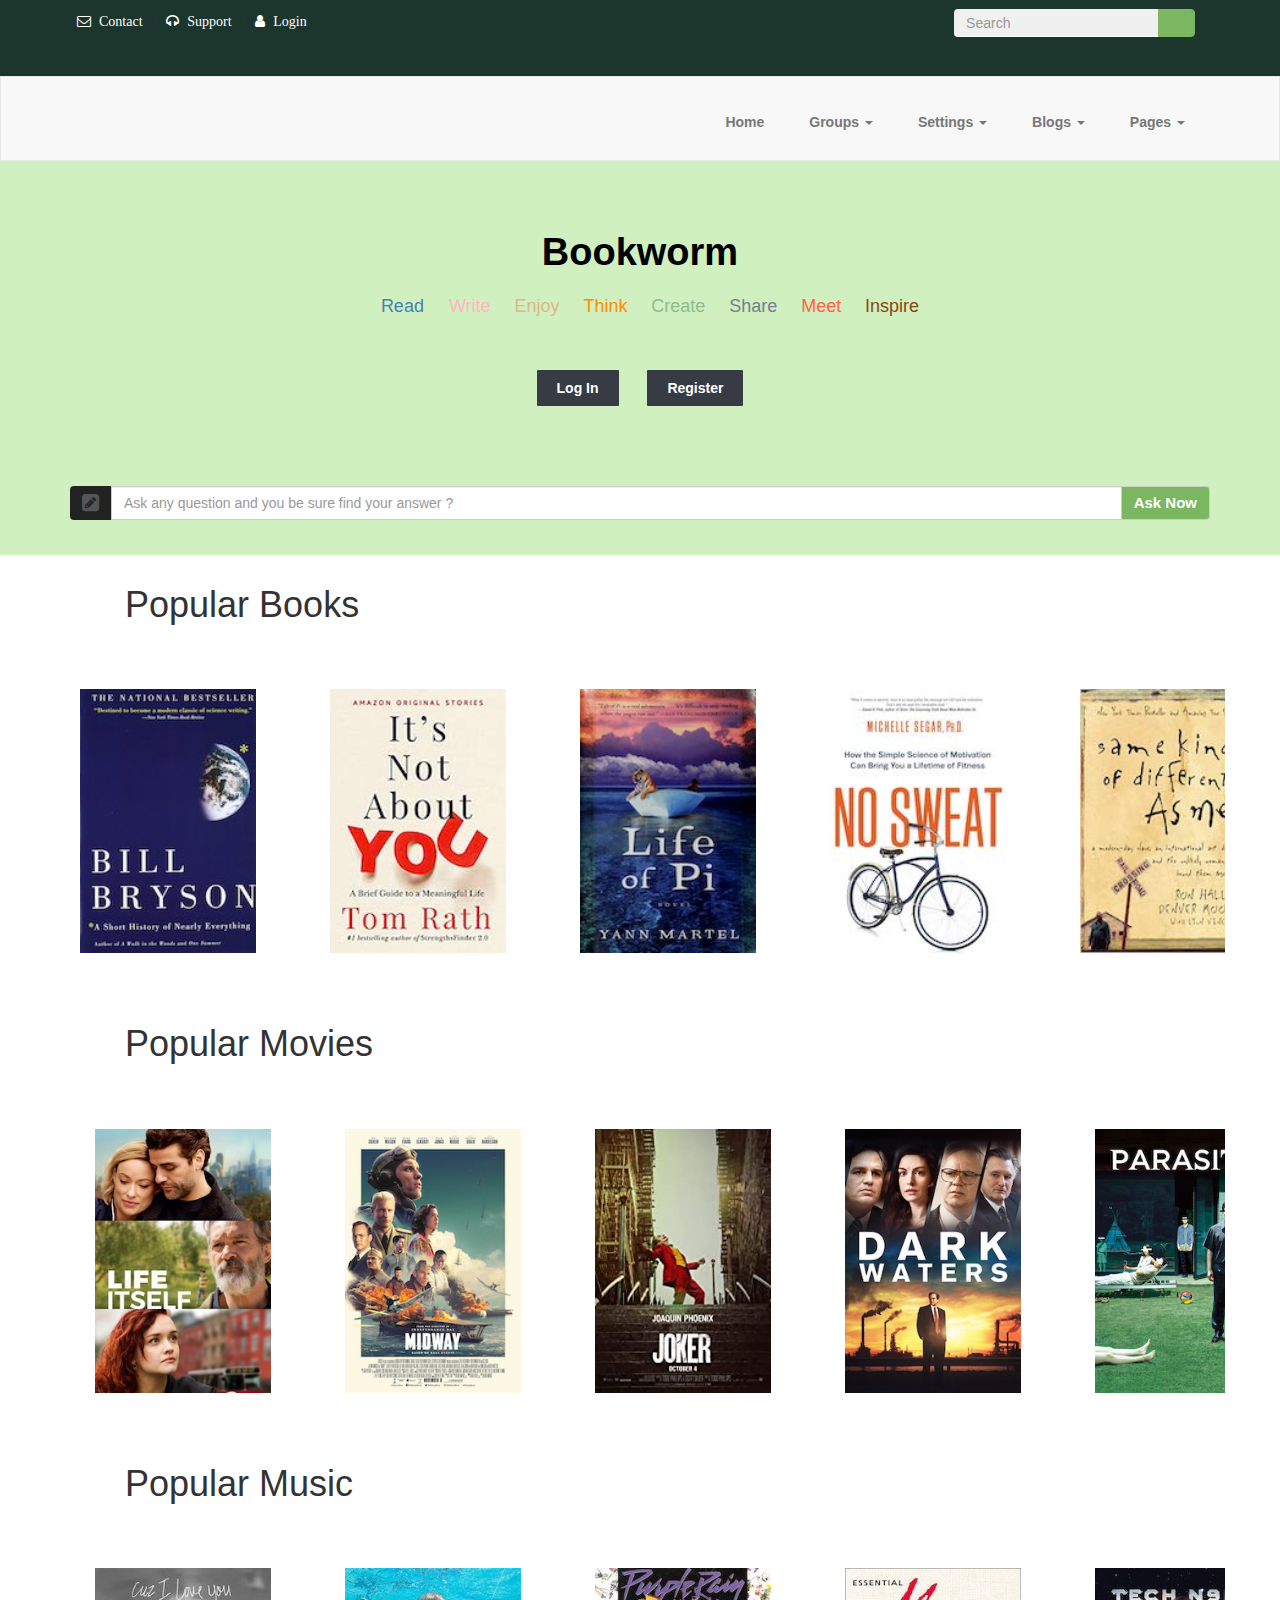
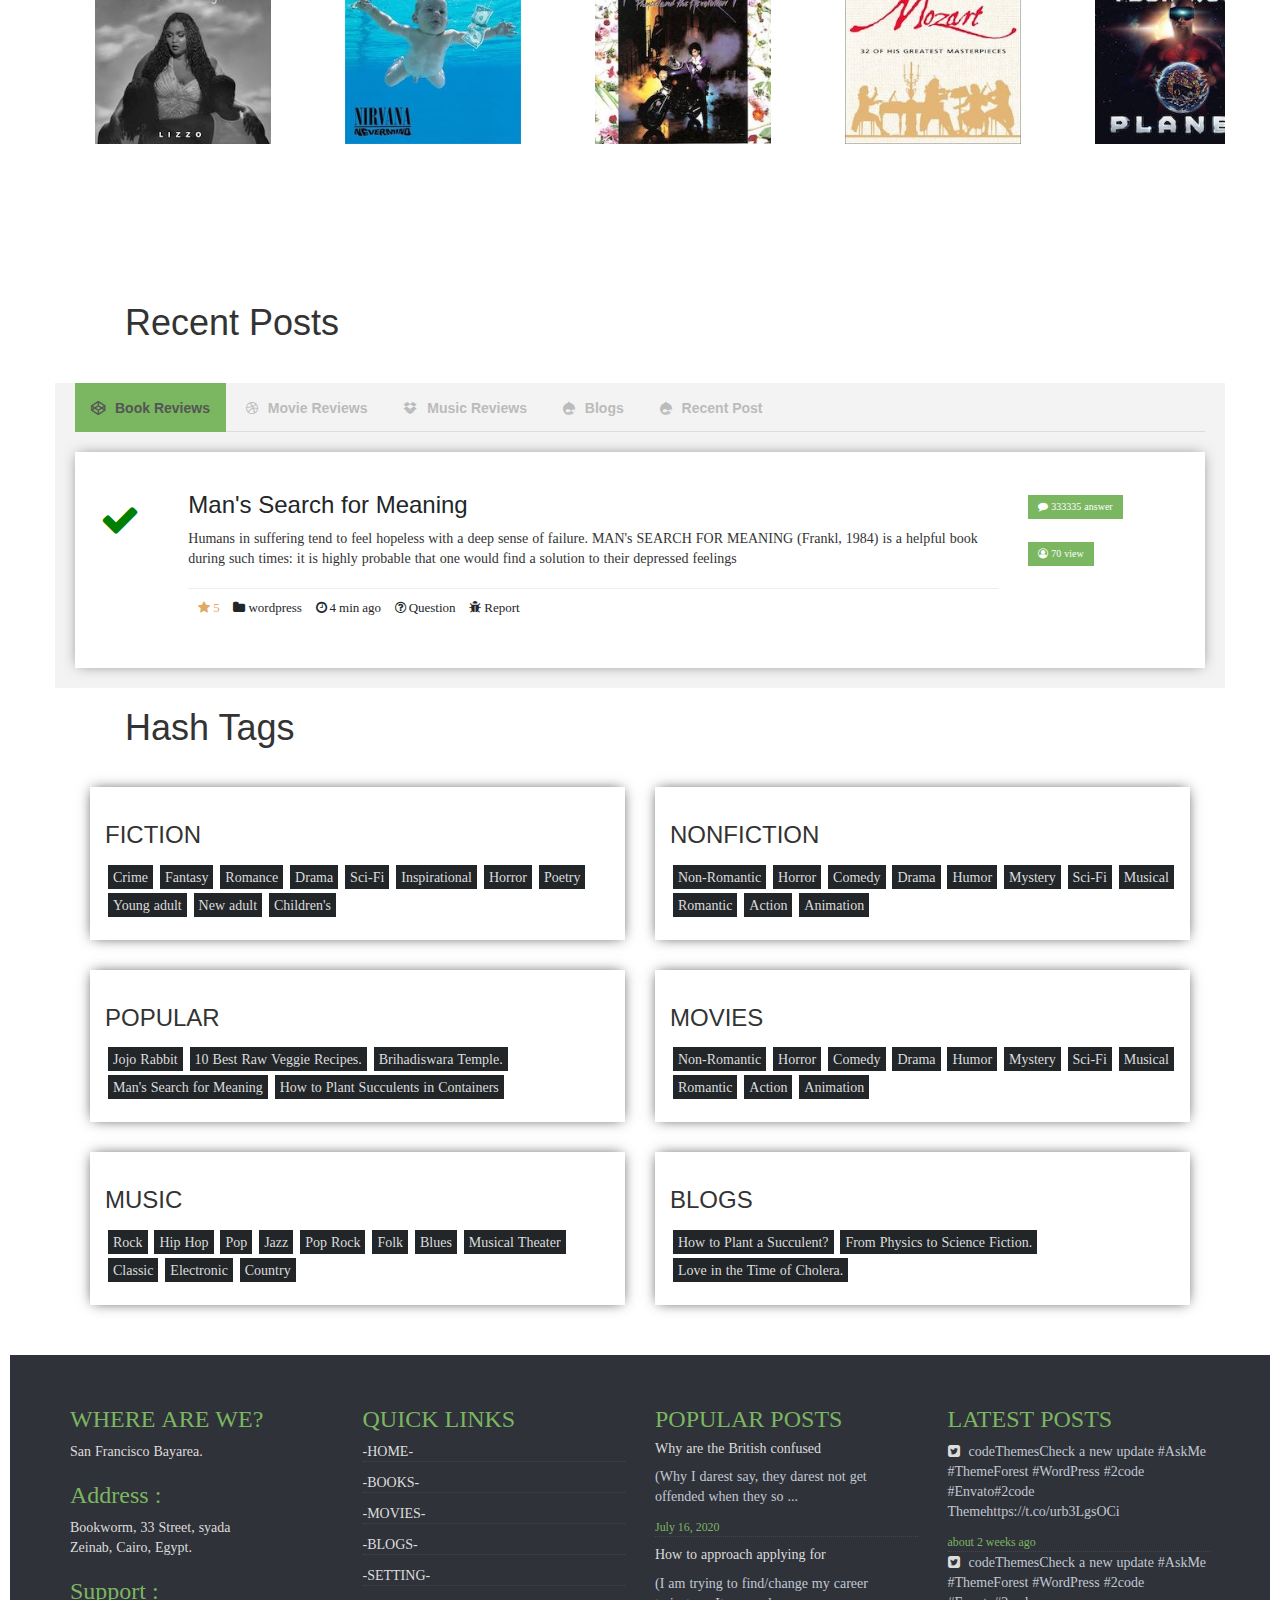
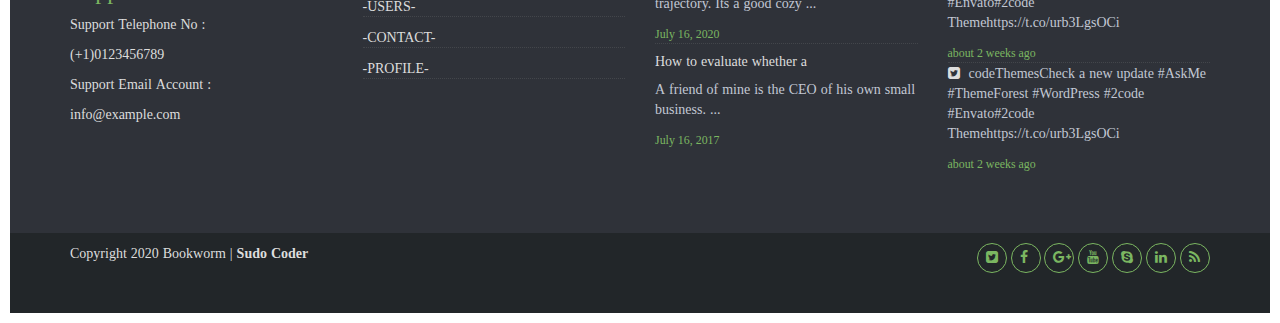
==== commit 443789d0: "home page re-arrange" ====
--- a/index.html
+++ b/index.html
@@ -13,6 +13,7 @@
   <link href="//maxcdn.bootstrapcdn.com/font-awesome/4.1.0/css/font-awesome.min.css" rel="stylesheet">
   <link href="css/bootstrap.css" rel="stylesheet" type="text/css">
   <link href="css/animate.css" rel="stylesheet" type="text/css">
+  <link href="css/responsive.css" rel="stylesheet" type="text/css">
 
 </head>
 
@@ -28,7 +29,7 @@
                         <ul>
                             <li><a href="#"><i class="fa fa-envelope-o" aria-hidden="true"></i>Contact</a></li>
                             <li><a href="#"><i class="fa fa-headphones" aria-hidden="true"></i>Support</a></li>
-                            <li><a href="logIn.html"><i class="fa fa-user" aria-hidden="true"></i>Login</a></li>
+                            <li><a href="login.html"><i class="fa fa-user" aria-hidden="true"></i>Login</a></li>
                         </ul>
                     </div>
                 </div>
@@ -66,19 +67,13 @@
                         <li class="dropdown"> <a href="#" class="dropdown-toggle" data-toggle="dropdown" role="button" aria-haspopup="true" aria-expanded="false">Groups <span class="caret"></span></a>
                             <ul class="dropdown-menu animated zoomIn">
                                 <li><a href="book.html" target="_blank">Book Reviews</a></li>
-                            </ul>
-                            <ul class="dropdown-menu animated zoomIn">
                                 <li><a href="movie.html" target="_blank">Movie Reviews</a></li>
-                            </ul>
-                            <ul class="dropdown-menu animated zoomIn">
                                 <li><a href="music.html" target="_blank">Music Reviews</a></li>
                             </ul>
                         </li>
                         <li class="dropdown"> <a href="#" class="dropdown-toggle" data-toggle="dropdown" role="button" aria-haspopup="true" aria-expanded="false">Settings <span class="caret"></span></a>
                             <ul class="dropdown-menu animated zoomIn">
                                 <li><a href="profile.html" target="_blank">Profile </a></li>
-                            </ul>
-                            <ul class="dropdown-menu animated zoomIn">
                                 <li><a href="table.html" target="_blank">Users </a></li>
                             </ul>
                         </li>
@@ -107,7 +102,7 @@
     <section class="welcome-part-one">
         <div class="container">
             <div class="welcome-demop102 text-center">
-                <h2 >Bookworm</h2>
+                <h1 class="main_title" >Bookworm</h1>
                 <div class="topbar">
                   <span style="color:#4682B4;" class="topbar-title">Read </span>
                   <span style="color:#FFB6C1;" class="topbar-title">Write</span>
@@ -156,8 +151,6 @@
           <!-- ==== Start book PORTFOLIO ==== -->
           <div id="portfolio" name="portfolio">
 
-            <!-- container -->
-            <div class="container">
               <!-- /row -->
               <div class="row-portfolio">
 
@@ -285,8 +278,7 @@
                 <!-- /col -->
               </div>
               <!-- /row-portfolio -->
-            </div>
-            <!-- /container -->
+
           </div>
           <!-- /portfolio -->
           <!-- ==== End book PORTFOLIO ==== -->
--- a/css/main.css
+++ b/css/main.css
@@ -40,70 +40,7 @@
     background-color: #fff;
 }
 
-.container {
-    position: relative;
-    align-item: center;
-    width: 1500px;
-    margin-left: 60px;
-    margin-right: 20px;
-}
-.container-title {
-    font-color: black;
-    position: relative;
-    margin-left: 60px;
-    padding-right: 10px;
-    padding-left: 10px;
-}
-
-@media (min-width: 576px) {
-    .container {
-        padding-right: 15px;
-        padding-left: 15px;
-        width: 540px;
-        max-width: 100%;
-    }
-}
-
-@media (min-width: 768px) {
-    .container {
-        padding-right: 15px;
-        padding-left: 15px;
-        width: 720px;
-        max-width: 100%;
-    }
-}
-
-@media (min-width: 992px) {
-    .container {
-        padding-right: 15px;
-        padding-left: 15px;
-        width: 960px;
-        max-width: 100%;
-    }
-}
-
-@media (min-width: 1200px) {
-    .container {
-        padding-right: 15px;
-        padding-left: 15px;
-        width: 1140px;
-        max-width: 100%;
-    }
-}
-.container-fluid {
-    position: relative;
-    margin-left: auto;
-    margin-right: auto;
-    padding-right: 15px;
-    padding-left: 15px;
-    width: 100%;
-}
-
-/* this make row width within page*/
-.row {
-    display: flex;
-    flex-wrap: wrap;
-}
+/* ======== Navbar ======= */
 
 .top-bar {
     background-color: #1c352d;
@@ -180,6 +117,11 @@
     outline: 0;
     box-shadow: none;
 }
+.navbar-serch-right-side .form-control222:focus {
+    border-color: #F0F0F0;
+    outline: 0;
+    box-shadow: none;
+}
 
 .input-group-btn:last-child > .btn,
 .input-group-btn:last-child > .btn-group {
@@ -268,7 +210,10 @@
     outline: none;
 }
 
-
+/* ======== Navbar ======= */
+
+
+/* -- ==========header mega navbar=======--*/
 /*==========top-menu-bottom932===========*/
 
 .top-menu-bottom932 {}
@@ -476,797 +421,131 @@
     border: 1px solid #ccc;
     border-radius: 0px;
 }
-
-
-/*main content tab*/
-
-#main {
-    min-width: 320px;
-    max-width: 1000px;
-    padding: 20px;
-    margin-left: -20px;
+/* -- ==========header mega navbar=======--*/
+
+
+/*--======= welcome section on top background=====-->*/
+.welcome-part-one {
+    background-color: #D0F0C0;
+    padding-top: 51px;
+    margin-top: -20px;
+    padding-bottom: 35px;
+}
+
+.welcome-demop102 h2 {
+    font-size: 30px;
+    font-weight: bold;
+    color: #fff;
+    font-family: "FontAwesome";
+}
+
+.welcome-demop102 p {
+    font-size: 20px;
+    color: #fff;
+    font-family: "FontAwesome";
     margin-top: 30px;
-    background: #F3F3F3;
-}
-
-#content1 {
-    display: none;
-    padding: 20px 0 0;
-    border-top: 1px solid #ddd;
-}
-
-#content2 {
-    display: none;
-    padding: 20px 0 0;
-    border-top: 1px solid #ddd;
-}
-
-#content3 {
-    display: none;
-    padding: 20px 0 0;
-    border-top: 1px solid #ddd;
-}
-
-#content4 {
-    display: none;
-    padding: 20px 0 0;
-    border-top: 1px solid #ddd;
-}
-
-#content5 {
-    display: none;
-    padding: 20px 0 0;
-    border-top: 1px solid #ddd;
-}
-
-#main>input {
-    display: none;
-}
-
-#main>label {
-    display: inline-block;
-    margin: 0 0 -1px;
-    padding: 13px 15px;
-    font-weight: 600;
-    text-align: center;
-    color: #bbb;
-    border: 1px solid transparent;
-}
-
-#main>label:before {
-    font-family: fontawesome;
-    font-weight: normal;
-    margin-right: 10px;
-}
-
-#main>label[for*='1']:before {
-    content: '\f1cb';
-}
-
-#main>label[for*='2']:before {
-    content: '\f17d';
-}
-
-#main>label[for*='3']:before {
-    content: '\f16b';
-}
-
-#main>label[for*='4']:before {
-    content: '\f1a9';
-}
-
-#main>label[for*='5']:before {
-    content: '\f1a9';
-}
-
-#main>label:hover {
-    color: #888;
-    cursor: pointer;
-}
-
-#main>input:checked + label {
-    color: #555;
-    border: 1px solid #7bb661;
-    border-top: 2px solid #7bb661;
-    border-bottom: 1px solid #7bb661;
-    background-color: #7bb661;
-}
-
-#tab1:checked ~ #content1,
-#tab2:checked ~ #content2,
-#tab3:checked ~ #content3,
-#tab4:checked ~ #content4,
-#tab5:checked ~ #content5 {
-    display: block;
-}
-
-.question-type2033 {
-    background-color: #fff;
-    margin-bottom: 20px;
-    padding: 20px;
-    box-shadow: 0px 0px 13px -3px #777;
-}
-
-.left-user12923 {}
-
-.left-user12923-repeat {
-    margin-top: 18px;
-}
-
-.left-user12923 .fa-check {
-    font-size: 40px;
-    margin-top: 10px;
-    padding-left: 5px;
+}
+
+.topbar-title {
+    margin-top: 1rem;
+    margin-left: 2rem;
+    font-weight: 500;
+    font-size: 18px;
     color: green;
 }
-
-.left-user12923 .fa-times {
-    font-size: 40px;
-    margin-top: 10px;
-    padding-left: 5px;
-    color: #7bb661;
-}
-
-.left-user12923 img {
-    height: 50px;
-    width: 50px;
-    border-radius: 50%;
-}
-
-#que-hedder2983 {}
-
-#que-hedder2983 h3 {
-    text-decoration: none;
-    color: #222629;
-}
-
-#que-hedder2983 h3:hover {
-    text-decoration: none;
-    color: #7bb661;
-}
-
-#que-hedder2983 a {
-    text-decoration: none;
-    color: #222629;
-}
-
-#que-hedder2983 a:hover {
-    text-decoration: none;
-    color: #7bb661;
-}
-
-.ques-details10018 {
-    margin-top: 10px;
-}
-
-.q-type238 {
-    margin-top: 23px;
-    background-color: #7bb661;
-    font-size: 10px;
-    padding: 5px 10px 5px 10px;
-    border: none;
-    color: #fff;
-}
-
-.ques-type302 {}
-
-.q-type23 {
-    margin-top: 23px;
-    background-color: #7bb661;
-    font-size: 10px;
-    padding: 5px 10px 5px 10px;
-    border: none;
-    color: #fff;
-}
-
-.button-ques2973:hover {
-    background-color: #222629;
-}
-
-.right-description893 {}
-
-.ques-details10018 p {
-    margin-top: 10px;
-    font-family: fontawesome;
-}
-
-.ques-icon-info3293 {
-    font-size: 13px;
-    font-weight: bold;
-    margin-top: -10px;
-}
-
-.ques-icon-info3293 i {
+.main_title {
+  color: black;
+  margin-bottom: 2rem;
+  font-weight: 800;
+  font-size: 38px;
+}
+/*--======= welcome section on top background=====-->*/
+
+
+
+/* Page Start */
+
+/* page-container makes page scrollible, and header sticky to the top*/
+.page-container {
+    width: 100%;
+    padding: 10px;
+    position: relative;
+    overflow: auto; /* makes page scrollible*/
+}
+
+/* Page End */
+
+
+/* container */
+.container {
+    position: relative;
+    align-item: center;
+    width: 1500px;
+    margin-left: 20px;
+    margin-right: 20px;
+}
+
+@media (min-width: 576px) {
+    .container {
+        padding-right: 15px;
+        padding-left: 15px;
+        width: 540px;
+        max-width: 100%;
+    }
+}
+
+@media (min-width: 768px) {
+    .container {
+        padding-right: 15px;
+        padding-left: 15px;
+        width: 720px;
+        max-width: 100%;
+    }
+}
+
+@media (min-width: 992px) {
+    .container {
+        padding-right: 15px;
+        padding-left: 15px;
+        width: 960px;
+        max-width: 100%;
+    }
+}
+
+@media (min-width: 1200px) {
+    .container {
+        padding-right: 15px;
+        padding-left: 15px;
+        width: 1140px;
+        max-width: 100%;
+    }
+}
+
+.container-fluid {
+    position: relative;
+    margin-left: auto;
+    margin-right: auto;
+    padding-right: 15px;
+    padding-left: 15px;
+    width: 100%;
+}
+
+.container-title {
+    font-color: black;
+    position: relative;
+    margin-left: 60px;
+    padding-right: 10px;
     padding-left: 10px;
 }
-
-.ques-icon-info3293 .fa-check {
-    color: green;
-}
-
-.ques-icon-info3293 .fa-star {
-    color: #DFAA63;
-}
-
-.ques-icon-info3293 .fa-folder {
-    color: #222629;
-}
-
-.ques-icon-info3293 .fa-folder:hover {
-    color: #7bb661;
-}
-
-.ques-icon-info3293 .fa-clock-o {
-    color: #222629;
-}
-
-.ques-icon-info3293 .fa-comment {
-    color: #222629;
-}
-
-.ques-icon-info3293 .fa-comment:hover {
-    color: #7bb661;
-}
-
-.ques-icon-info3293 .fa-user-circle-o {
-    color: #222629;
-}
-
-.ques-icon-info3293 .fa-question-circle-o {
-    color: #222629;
-}
-
-.ques-icon-info3293 .fa-bug {
-    color: #222629;
-}
-
-.ques-icon-info3293 .check-color329 {
-    color: #7bb661;
-}
-
-.two-part3280 {
-    margin-top: 30px;
-}
-
-
-/*blog part*/
-
-.blog--top-part2892 {
-    margin-top: 40px;
-}
-
-.blog-part3903 {
-    margin-top: 30px;
-    background-color: #ffffff;
-    padding: 15px;
-    box-shadow: 0px 0px 13px -3px;
-}
-
-.blog-details3902 h3 {
-    font-size: 20px;
-    color: #7bb661;
-}
-
-.blog-details3902 i {
-    font-size: 20px;
-    padding-top: 10px;
-}
-
-.ques-icon-info2933 i {
-    font-size: 13px;
-    padding-right: 10px;
-    color: #222629;
-}
-
-.blog-part3903 p {
-    margin-top: 20px;
-    font-size: 13px;
-    color: #848991;
-    font-family: fontawesome;
-}
-
-.continue-deatils738 {
-    text-align: right;
-}
-
-.continue-deatils738 a {
-    background-color: #7bb661;
-    padding: 5px;
-    font-size: 13px;
-    color: #fff;
-}
-
-.continue-deatils738 i {
-    font-size: 13px;
-}
-
-@media screen and (max-width: 650px) {
-    #main>label {
-        font-size: 0;
-    }
-    #main>label:before {
-        margin: 0;
-        font-size: 18px;
-    }
-}
-
-@media screen and (max-width: 400px) {
-    #main>label {
-        padding: 15px;
-    }
-}
-
-
-/*side bar*/
-
-.sidebar97239 {
-    margin-top: 70px;
-}
-
-.status-part3821 {
-    background-color: #fff;
-    padding: 15px;
-    box-shadow: 0px 0px 13px -3px;
-}
-
-.status-part3821 h4 {
-    color: #7bb661;
-    font-weight: bold;
-    font-family: serif;
-    border-bottom: 2px solid #eaeaeb;
-    padding-bottom: 10px;
-}
-
-
-/*categori part*/
-
-.categori-part329 {
-    background-color: #fff;
-    padding: 15px;
-    box-shadow: 0px 0px 13px -3px;
-    margin-top: 30px;
-}
-
-.categori-part329 h4 {
-    color: #7bb661;
-    font-weight: bold;
-    font-family: serif;
-    border-bottom: 2px solid #eaeaeb;
-    padding-bottom: 10px;
-}
-
-.categori-part329 ul li {
-    list-style: none;
-    display: inline-block;
-    padding-top: 8px;
-    padding-left: 3px;
-}
-
-.categori-part329 ul li a {
-    list-style: none;
-    display: inline-block;
-    background-color: #222629;
-    padding: 5px;
-    text-decoration: none;
-    color: #ddd;
-}
-
-.categori-part329 ul li a:hover {
-    list-style: none;
-    display: inline-block;
-    background-color: #7bb661;
-    padding: 5px;
-    text-decoration: none;
-    color: #ddd;
-    transition: .5s;
-}
-
-.status-part3821 i {
-    background-color: #EAEAEB;
-    padding: 15px 123px 15px 10px;
-    font-size: 15px;
-    color: black;
-    font-weight: bold;
-    margin-top: 10px;
-}
-
-
-/*social part*/
-
-.social-part2189 {
-    background-color: #fff;
-    padding: 15px;
-    margin-top: 30px;
-    box-shadow: 0px 0px 13px -3px;
-}
-
-.social-part2189 h4 {
-    color: #7bb661;
-    font-weight: bold;
-    font-family: serif;
-    border-bottom: 2px solid #eaeaeb;
-    padding-bottom: 10px;
-}
-
-.social-part2189 li {
-    list-style: none;
-}
-
-.rss-one {
-    background-color: #faa33d;
-    padding: 15px;
-    border-radius: 2px;
-}
-
-.rss-one:hover {
-    background-color: #222629;
-    padding: 15px;
-    transition: .6s;
-}
-
-.rss-one i {
-    float: right;
-    font-size: 40px;
-}
-
-.rss-one a {
-    text-decoration: none;
-    color: #fff;
-}
-
-
-/*facebook*/
-
-.facebook-two {
-    background-color: #5d82d1;
-    padding: 15px;
-    border-radius: 2px;
-    margin-top: 10px;
-}
-
-.facebook-two:hover {
-    background-color: #222629;
-    padding: 15px;
-    transition: .6s;
-}
-
-.facebook-two i {
-    float: right;
-    font-size: 40px;
-}
-
-.facebook-two a {
-    text-decoration: none;
-    color: #fff;
-}
-
-
-/*twitter*/
-
-.twitter-three {
-    background-color: #40bff5;
-    padding: 15px;
-    border-radius: 2px;
-    margin-top: 10px;
-}
-
-.twitter-three:hover {
-    background-color: #222629;
-    padding: 15px;
-    transition: .6s;
-}
-
-.twitter-three i {
-    float: right;
-    font-size: 40px;
-}
-
-.twitter-three a {
-    text-decoration: none;
-    color: #fff;
-}
-
-
-/*youtube*/
-
-.youtube-four {
-    background-color: #c4302b;
-    padding: 15px;
-    border-radius: 2px;
-    margin-top: 10px;
-}
-
-.youtube-four:hover {
-    background-color: #222629;
-    padding: 15px;
-    transition: .6s;
-}
-
-.youtube-four i {
-    float: right;
-    font-size: 40px;
-}
-
-.youtube-four a {
-    text-decoration: none;
-    color: #fff;
-}
-
-
-/*login part*/
-
-
-/*username*/
-
-.login-part2389 {
-    background-color: #fff;
-    padding: 15px;
-    margin-top: 30px;
-    box-shadow: 0px 0px 13px -3px;
-}
-
-.login-part2389 h4 {
-    color: #7bb661;
-    font-weight: bold;
-    font-family: serif;
-    border-bottom: 2px solid #eaeaeb;
-    padding-bottom: 10px;
-}
-
-.login-part2389 .fa-user {
-    margin-left: 10px;
-    position: absolute;
-    z-index: 9999;
-    margin-top: 6px;
-    font-size: 25px;
-    color: #7bb661;
-}
-
-.login-part2389 .namein309 {
-    position: relative;
-    z-index: 1;
-    padding-left: 30px;
-    height: 40px;
-    width: 235px;
-    border: 1px solid #7bb661;
-    outline: none;
-    background: rgba(255, 115, 97, 0.20);
-    color: #000;
-    font-weight: bold;
-}
-
-
-/*password login*/
-
-.input-group300 {
-    margin-top: 10px;
-}
-
-.login-part2389 .fa-lock {
-    margin-left: 10px;
-    position: absolute;
-    z-index: 9999;
-    margin-top: 6px;
-    font-size: 25px;
-    color: #7bb661;
-}
-
-.login-part2389 .passin309 {
-    position: relative;
-    z-index: 1;
-    padding-left: 30px;
-    height: 40px;
-    width: 235px;
-    border: 1px solid #7bb661;
-    outline: none;
-    background: rgba(255, 115, 97, 0.20);
-    color: #000;
-    font-weight: bold;
-}
-
-.userlogin320 {
-    margin-top: 15px;
-    height: 35px;
-    width: 235px;
-    text-align: center;
-    background-color: #7bb661;
-    border: none;
-    font-weight: bold;
-    color: #fff;
-    border-radius: 2px;
-}
-
-.userlogin320:hover {
-    margin-top: 15px;
-    height: 35px;
-    width: 235px;
-    text-align: center;
-    background-color: #222629;
-    border: none;
-    font-weight: bold;
-    color: #fff;
-    transition: .6s;
-    border-radius: 2px;
-}
-
-.rememberme {
-    margin-top: 10px;
-}
-
-.rememberme label {
-    margin: 0;
-    display: inline;
-    font-size: 13px;
-    color: #7bb661;
-}
-
-.rememberme a {
-    text-decoration: none;
-}
-
-.resbutton3892 {
-    color: #222629;
-    float: right;
-    font-size: 12px;
-}
-
-.resbutton3892:hover {
-    color: #7bb661;
-    float: right;
-    font-size: 12px;
-}
-
-
-/*highest points*/
-
-.highest-part302 {
-    background-color: #fff;
-    padding: 15px;
-    margin-top: 30px;
-    box-shadow: 0px 0px 13px -3px;
-}
-
-.highest-part302 h4 {
-    color: #7bb661;
-    font-weight: bold;
-    font-family: serif;
-    border-bottom: 2px solid #eaeaeb;
-    padding-bottom: 10px;
-}
-
-.left-user3898 {
-    position: relative;
-}
-
-.left-user3898 img {
-    height: 50px;
-    width: 50px;
-    border-radius: 50%;
-    border: 1px solid #dedede;
-}
-
-.imag-overlay39 {
-    position: absolute;
-    height: 50px;
-    width: 50px;
-    left: 0;
-    right: 0;
-    top: 0;
-    bottom: 0;
-    opacity: 0;
-    transition: .5s ease;
-    background-color: #7bb661;
-    border-radius: 50%;
-}
-
-.imag-overlay39 {
-    padding-left: 20px;
-    padding-top: 15px;
-}
-
-.imag-overlay39 a {
-    color: #ffffff;
-}
-
-.left-user3898:hover .imag-overlay39 {
-    opacity: 1;
-}
-
-.left-user3898 {
-    float: left;
-    margin-right: 30px;
-}
-
-.points-details938 {}
-
-.designetion439 {
-    padding: 3px;
-    background-color: #DD9933;
-    color: #fff;
-    font-family: fontawesome;
-    border-radius: 2px;
-}
-
-.points-details938 p {
-    font-family: fontawesome;
-}
-
-.points-details938 h5 {
-    color: #7bb661;
-    font-weight: bold;
-    text-decoration: none;
-}
-
-.points-details938 a {
-    text-decoration: none;
-    color: #fff;
-}
-
-
-/*========Start of forum========*/
-
-/*----start tags part----*/
-
-.tags-part2398 {
-    background-color: #fff;
-    padding: 15px;
-    margin-top: 30px;
-    box-shadow: 0px 0px 13px -3px;
-}
-
-.tags-part2398 h3 {
-    color: #004464;
-    font-weight: 500;
-    font-family: serif;
-    border-bottom: 2px solid #eaeaeb;
-    padding-bottom: 10px;
-}
-
-.tags-part2398 ul li {
-    list-style: none;
-    display: inline-block;
-    padding-left: 3px;
-    padding-top: 8px;
-}
-
-.tags-part2398 ul li a {
-    background-color: #2d4d25;
-    padding: 5px;
-    font-family: fontawesome;
-    font-size: 19px;
-    text-decoration: none;
-    color: #dddddd;
-}
-
-.tags-part2398 ul li a:hover {
-    background-color: #7bb661;
-    padding: 5px;
-    font-family: fontawesome;
-    text-decoration: none;
-    color: #dddddd;
-    transition: .5s;
-}
-/* new */
-.new-container {
-	padding:0 20px 0 20px;
-	position:relative;
-}
-
-section.txt-area {
-	background: transparent;
-  border-radius: 0.25rem;
-}
-
-.features {
-  /* margin: 0px 0 25px; */
-  background: transparent;
-  border: 0px;
-  display: flex;
-  flex-wrap: wrap; /* this makes boxs 2 rows*/
-  margin: auto;
-  border-radius: 0.25rem;
-  width: auto;
-}
+/* container */
+
+/* row */
+/* this make row width within page*/
+.row {
+    display: flex;
+    flex-wrap: wrap;
+}
+
 .row,.row-fluid {
 	margin-bottom:30px;
 }
@@ -1278,1318 +557,38 @@
 .row.nomargin,.row-fluid.nomargin {
 	margin-bottom:0;
 }
-
-/*========End of forum========*/
-
-/* Content
-==================================== */
-
-#content {
-	position:relative;
-	background: #DCDCDC;
-	padding: 30px 0 0px 0;
-}
-
-#content img {
-	max-width:100%;
-	height:auto;
-}
-#inner-headline .container{
-background: rgb(255, 184, 0);
-}
-footer .container{
-}
-
-
-.section {
-  position: relative;
-  background-color: transparent;
-  display: flex;
-  align-items: left;
-  flex-direction: row;
-  margin: auto;
-  border-radius: 0.25rem;
-  width: auto;
-}
-
-
-.image-txt-container {
-  position: relative;
-  background-color: #ffffff;
-  display: flex;
-  align-items: center;
-  flex-direction: row;
-  border: 1px solid lightgrey;
-  margin:auto; /* this makes whole row streching to the right edge of page*/
-  border-radius: 0.5rem;
-  padding: 0.5rem;
-}
-
-
-
-.card {
-    position: relative;
-    display: flex;
-    flex-direction: column;
-    background-color: #fff;
-    border: 1px solid #487047;
-    border-radius: 0.25rem;
-    margin-top: 1rem;
-}
-/* end of summary section*/
-
-/* This makes summary section in a row */
-.card-body {
-    -ms-flex: 1 1 auto;
-    flex: 1 1 auto;
-    padding: 1.2rem;
-}
-
-.card-block {
-    flex: 1 1 auto;
-    padding: 1.25rem;
-}
-
-.card-header {
-    padding: 0.75rem 1.25rem;
-    margin-bottom: 0;
-    background-color: #f7f7f9;
-    border-bottom: 1px solid #487047;
-}
-
-.card-header:first-child {
-    border-radius: calc(0.25rem - 1px) calc(0.25rem - 1px) 0 0;
-}
-
-.card-footer {
-    padding: 0.75rem 1.25rem;
-    background-color: #f7f7f9;
-    border-top: 1px solid #487047;
-}
-
-
-
-/*======== recent post  ======*/
-
-.recent-post3290 {
-    background-color: #fff;
-    padding: 15px;
-    margin-top: 30px;
-    box-shadow: 0px 0px 13px -3px;
-}
-
-.recent-post3290 h4 {
-    color: #7bb661;
-    font-weight: bold;
-    font-family: serif;
-    border-bottom: 2px solid #eaeaeb;
-    padding-bottom: 10px;
-}
-
-.post-details021 a,
-h5 {
-    text-decoration: none;
-    color: #222629;
-    font-weight: bold;
-}
-
-.post-details021 a,
-h5:hover {
-    text-decoration: none;
-    color: #7bb661;
-}
-
-.post-details021 p {
-    font-family: fontawesome;
-    color: #848991;
-}
-
-
-/*footer -top serch*/
-
-.footer-search {
-    margin-top: 50px;
-    margin-bottom: 50px;
-}
-
-#custom-search-input {
-    margin: 0;
-    margin-top: 10px;
-    padding: 0px;
-}
-
-#custom-search-input .search-query {
-    padding-right: 3px;
-    padding-right: 4px \9;
-    padding-left: 55px;
-    padding-left: 4px \9;
-    margin-bottom: 0;
-    outline: none;
-    height: 43px;
-    color: #222629;
-    font-weight: bold;
-    flow-from: fontawesome;
-}
-
-#custom-search-input button {
-    border: 0;
-    background: none;
-    padding: 2px 5px;
-    margin-top: 2px;
-    position: relative;
-    left: -28px;
-    margin-bottom: 0;
-    color: #7bb661;
-}
-
-.search-query:focus + button {
-    z-index: 3;
-}
-
-.footer-search .fa-pencil-square-o {
-    position: absolute;
-    margin-top: 0px;
-    z-index: 9999;
-    margin-left: 0px;
-    font-size: 25px;
-    background-color: #222629;
-    padding: 9px;
-    color: #fff;
-}
-
-.user-control30 {
-    position: relative;
-    z-index: 1;
-    padding-left: 30px;
-}
-
-.footer-search .form-control {
-    border-color: #7bb661;
-}
-
-.footer-search .form-control:focus {
-    border-color: #7bb661;
-    outline: 0;
-    -webkit-box-shadow: none;
-    box-shadow: none;
-}
-
-
-/*===========footer-part============*/
-
-.footer-part {
-    background-color: #2F3239;
-    padding: 30px;
-}
-
-.info-part-one320 {
-    color: #ddd;
-    font-family: fontawesome;
-}
-
-.info-part-one320 h4 {
-    color: #7bb661;
-}
-
-.info-part-two320 h4 {
-    color: #7bb661;
-    font-family: fontawesome;
-}
-
-.info-part-two320 a {
-    text-decoration: none;
-    color: #ddd;
-    font-family: fontawesome;
-}
-
-.info-part-two320 a:hover {
-    text-decoration: none;
-    color: #7bb661;
-    font-family: fontawesome;
-}
-
-.info-part-two320 p {
-    text-decoration: none;
-    border-bottom: 1px dotted #43464b;
-}
-
-
-/*
-.info-part-two320 p:last-child{
-      text-decoration: none;
-    border-bottom: none;
-
-}
-*/
-
-.last-child12892 > p {
-    border-bottom: none;
-}
-
-.info-part-three320 h4 {
-    color: #7bb661;
-    font-family: fontawesome;
-}
-
-.news-info209 {
-    border-bottom: 1px dotted #43464b;
-}
-
-.news-info209:last-child {
-    border-bottom: none;
-}
-
-.news-info209 h5 {
-    color: #ddd;
-    font-family: fontawesome;
-}
-
-.news-info209 h5:hover {
-    color: #7bb661;
-    font-family: fontawesome;
-}
-
-.news-info209 p {
-    color: #c2c8d4;
-    font-family: fontawesome;
-}
-
-.news-info209 > small {
-    color: #7bb661;
-    font-family: fontawesome;
-}
-
-.info-part-four320 h4 {
-    color: #7bb661;
-    font-family: fontawesome;
-}
-
-.tweet-details29 {
-    border-bottom: 1px dotted #43464b;
-}
-
-.tweet-details29:last-child {
-    border-bottom: none;
-}
-
-.tweet-details29 i {
-    color: #ddd;
-    margin-right: 5px;
-}
-
-.tweet-details29 a {
-    text-decoration: none;
-    color: #c2c8d4;
-    font-family: fontawesome;
-}
-
-.tweet-details29 a:hover {
-    text-decoration: none;
-    color: #7bb661;
-    font-family: fontawesome;
-}
-
-.tweet-details29 > small {
-    color: #7bb661;
-    font-family: fontawesome;
-}
-
-.footer-social {
-    background-color: #222629;
-    padding: 10px;
-}
-
-.footer-social p {
-    color: #ddd;
-    font-family: fontawesome;
-}
-
-.social-right2389 {
-    float: right;
-}
-
-.social-right2389 a {
-    display: inline-block;
-    padding-top: 3px;
-    padding-left: 8px;
-    height: 30px;
-    width: 30px;
-    border: 1px solid #000;
-    border-radius: 50%;
-}
-
-.social-right2389 i {
-    color: #000;
-}
-
-
-/*Ask Question*/
-
-.header-descriptin329 {
-    padding: 2px;
-    background-color: #7bb661;
-    margin-top: -20px;
-}
-
-.breadcrumb839 {
-    padding: 8px 15px;
-    margin-bottom: 20px;
-    list-style: none;
-    background-color: transparent;
-    border-radius: 4px;
-    margin-left: -15px;
-}
-
-.breadcrumb839 a {
-    color: #fff;
-    text-decoration: none;
-}
-
-.ask-question-input-part032 {
-    background-color: #FFFFFF;
-    padding: 15px;
-    margin-top: 70px;
-    box-shadow: 0px 0px 13px -3px;
-}
-
-.username029 {
-    width: 75%;
-    height: 40px;
-    background-color: #F3F3F3;
-    border: none;
-    outline: inherit;
-    padding: 10px;
-    border-radius: 3px;
-    border: 1px solid #7bb661;
-}
-
-
-
-.form-description43 {
-    margin-right: 108px;
-    color: #7bb661;
-    font-family: fontawesome;
-    font-weight: bold;
-}
-
-.email-part320 {
-    margin-top: 30px;
-}
-
-.email30 {
-    width: 75%;
-    height: 40px;
-    background-color: #F3F3F3;
-    border: none;
-    outline: inherit;
-    padding: 10px;
-    border-radius: 3px;
-    border: 1px solid #7bb661;
-}
-
-.form-description442 {
-    margin-right: 130px;
-    color: #7bb661;
-    font-family: fontawesome;
-    font-weight: bold;
-}
-
-.question-title39 {
-    margin-top: 30px;
-}
-
-.question-ttile32 {
-    width: 75%;
-    height: 40px;
-    background-color: #F3F3F3;
-    border: none;
-    outline: inherit;
-    padding: 10px;
-    border-radius: 3px;
-    border: 1px solid #7bb661;
-}
-
-.form-description433 {
-    margin-right: 90px;
-    color: #7bb661;
-    font-family: fontawesome;
-    font-weight: bold;
-}
-
-.categori49 {
-    margin-top: 30px;
-}
-
-.list-category53 {
-    width: 100%;
-    height: 40px;
-    background-color: #F3F3F3;
-    border: none;
-    outline: inherit;
-    padding: 10px;
-    border-radius: 3px;
-    border: 1px solid #7bb661;
-}
-
-.form-description4342 {
-    margin-right: 90px;
-    color: #7bb661;
-    font-family: fontawesome;
-    font-weight: bold;
-}
-
-.categori49 > label {
-    margin-right: 100px;
-}
-
-.form-description43305 {
-    margin-right: 117px;
-    color: #7bb661;
-    font-family: fontawesome;
-    font-weight: bold;
-}
-
-.form-description433 {
-    float: left;
-}
-
-.form-description23993 {
-    margin-right: 106px;
-    color: #7bb661;
-    font-family: fontawesome;
-    font-weight: bold;
-    float: left;
-}
-
-.button-group-addfile3239 {
-    margin-top: 20px;
-}
-
-.question-ttile3217 {
-    width: 60%;
-    height: 200px;
-    background-color: #F3F3F3;
-    border: none;
-    outline: inherit;
-    padding: 10px;
-    border-radius: 3px;
-}
-
-.question-details3112 {
-    margin-top: 0px;
-    margin-bottom: 0px;
-    height: 200px;
-    width: 75%;
-    border: 1px solid #7bb661;
-    background-color: #F3F3F3;
-    outline: none;
-}
-
-.form-description43313 {
-    margin-right: 131px;
-    color: #7bb661;
-    font-family: fontawesome;
-    font-weight: bold;
-    float: left;
-}
-
-.publish-button2389 {
-    margin-top: 20px;
-}
-
-.publis1291 {
-    padding: 5px 15px 5px 15px;
-    width: 100%;
-    color: #fff;
-    background-color: #7bb661;
-    border: none;
-    border-radius: 3px;
-    font-weight: bold;
-    margin-top: 20px;
-}
-
-.publis1291:hover {
-    padding: 5px 15px 5px 15px;
-    width: 100%;
-    color: #fff;
-    background-color: #222629;
-    border: none;
-    border-radius: 3px;
-    font-weight: bold;
-}
-
-
-/*3.post-details*/
-
-.post-details {
-    margin-top: 70px;
-    background-color: #fff;
-    padding: 15px;
-    box-shadow: 0px 0px 13px -3px;
-}
-
-.post-title-left129 {
-    /*  float: left;*/
-}
-
-.post-que-rep-rihght320 {
-    float: right;
-    margin-top: 25px;
-}
-
-.post-que-rep-rihght320 a {
-    text-decoration: none;
-    background-color: #7bb661;
-    padding: 5px;
-    color: #fff;
-    font-family: fontawesome;
-    font-size: 12px;
-}
-
-.post-details-info1982 {
-    margin-top: 30px;
-    line-height: 1.5em;
-    font-family: fontawesome;
-}
-
-.post-details-info1982 p {
-    margin-bottom: 30px;
-}
-
-.r-clor10 {
-    background-color: #7bb661;
-}
-
-.r-clor10:hover {
-    background-color: #222629;
-}
-
-.post-footer29032 i {
-    cursor: pointer;
-    margin-right: 10px;
-    font-size: 12px;
-}
-
-.l-side2023 {
-    display: inline-block;
-}
-
-.l-side2023 .check2 {
-    color: #318e08;
-}
-
-.l-side2023 .star2 {
-    color: #dfaa63;
-}
-
-.l-side2023 .folder2 {
-    color: #222629
-}
-
-.l-side2023 .folder2:hover {
-    color: #7bb661;
-}
-
-.l-side2023 .clock2 {
-    color: #222629;
-}
-
-.l-side2023 .commenting2 {
-    color: #222629;
-}
-
-.l-side2023 .commenting2:hover {
-    color: #7bb661;
-}
-
-.l-side2023 .user2 {
-    color: #222629;
-}
-
-.tolltip-button {
-    padding-left: 3px;
-    border: none;
-    background-color: #fff;
-}
-
-.l-rightside39 {
-    float: right;
-}
-
-.l-rightside39 i {
-    font-size: 12px;
-}
-
-
-/*
-.l-rightside39 .thumbs-up2:hover{
- background-color: #338338;
-
-}
-.l-rightside39 .thumbs-down2:hover{
-   background-color: #990707;
-}
-*/
-
-.share-tags-page-content12092 {
-    background-color: #fff;
-    padding: 15px;
-    margin-top: 20px;
-    font-size: 12px;
-    font-family: fontawesome;
-    box-shadow: 0px 0px 13px -3px;
-}
-
-.l-share2093 {
-    display: inline-block;
-    color: #7bb661;
-}
-
-.R-tags309 {
-    float: right;
-    color: #7bb661;
-}
-
-.author-img202l {
-    position: relative;
-    float: left;
-    background-color: #fff;
-    height: 100px;
-    width: 70px;
-}
-
-.author-img202l img {
-    height: 50px;
-    width: 50px;
-    border-radius: 50%;
-    border: 1px solid #dedede;
-}
-
-.au-image-overlay {
-    position: absolute;
-    height: 50px;
-    width: 50px;
-    left: 0;
-    right: 0;
-    top: 0;
-    bottom: 0;
-    opacity: 0;
-    transition: .5s ease;
-    background-color: #7bb661;
-    border-radius: 50%;
-}
-
-.au-image-overlay {
-    padding-top: 15px;
-}
-
-.au-image-overlay a {
-    color: #ffffff;
-}
-
-.author-img202l:hover .au-image-overlay {
-    opacity: 1;
-}
-
-.author-details8392 {
-    background-color: #fff;
-    padding: 40px;
-    margin-top: 20px;
-    font-family: fontawesome;
-    box-shadow: 0px 0px 13px -3px;
-}
-
-.author-deatila04re h5 {
-    margin-left: 30px;
-    margin-top: -10px;
-    font-weight: bold;
-}
-
-.related3948-question-part {
-    background-color: #fff;
-    padding: 20px;
-    margin-top: 20px;
-    box-shadow: 0px 0px 13px -3px;
-}
-
-.related3948-question-part a {
-    text-decoration: none;
-    color: #222629;
-    font-family: fontawesome;
-    font-weight: bold;
-    font-size: 15px;
-}
-
-.related3948-question-part a:hover {
-    text-decoration: none;
-    color: #7bb661;
-    font-family: fontawesome;
-    font-weight: bold;
-    font-size: 15px;
-}
-
-
-/** ====================
- * Lista of Comentarios
- =======================*/
-
-.comment-list12993 {
-    background-color: #fff;
-    padding: 20px;
-    margin-top: 20px;
-    box-shadow: 0px 0px 13px -3px;
-}
-
-.comments-container {
-    width: 768px;
-}
-
-.comments-container h1 {
-    font-size: 36px;
-    color: #283035;
-    font-weight: 400;
-}
-
-.comments-container h1 a {
-    font-size: 18px;
-    font-weight: 700;
-}
-
-.comments-list {
-    margin-top: 30px;
-    position: relative;
-}
-
-
-/**
- * Lineas / Detalles
- -----------------------*/
-
-.comments-list:before {
-    content: '';
-    width: 2px;
-    height: 100%;
-    background: #c7cacb;
-    position: absolute;
-    left: 32px;
-    top: 0;
-}
-
-.comments-list:after {
-    content: '';
-    position: absolute;
-    background: #c7cacb;
-    bottom: 0;
-    left: 27px;
-    width: 7px;
-    height: 7px;
-    border: 3px solid #dee1e3;
-    -webkit-border-radius: 50%;
-    -moz-border-radius: 50%;
-    border-radius: 50%;
-}
-
-.reply-list:before,
-.reply-list:after {
-    display: none;
-}
-
-.reply-list li:before {
-    content: '';
-    width: 60px;
-    height: 2px;
-    background: #c7cacb;
-    position: absolute;
-    top: 25px;
-    left: -55px;
-}
-
-.comments-list li {
-    margin-bottom: 15px;
-    display: block;
-    position: relative;
-}
-
-.comments-list li:after {
-    content: '';
-    display: block;
-    clear: both;
-    height: 0;
-    width: 0;
-}
-
-.reply-list {
-    padding-left: 88px;
-    clear: both;
-    margin-top: 15px;
-}
-
-
-/**
- * Avatar
- ---------------------------*/
-
-.comments-list .comment-avatar {
-    width: 65px;
-    height: 65px;
-    position: relative;
-    z-index: 99;
-    float: left;
-    border: 3px solid #FFF;
-    -webkit-border-radius: 4px;
-    -moz-border-radius: 4px;
-    border-radius: 4px;
-    -webkit-box-shadow: 0 1px 2px rgba(0, 0, 0, 0.2);
-    -moz-box-shadow: 0 1px 2px rgba(0, 0, 0, 0.2);
-    box-shadow: 0 1px 2px rgba(0, 0, 0, 0.2);
-    overflow: hidden;
-}
-
-.comments-list .comment-avatar img {
-    width: 100%;
-    height: 100%;
-}
-
-.reply-list .comment-avatar {
-    width: 50px;
-    height: 50px;
-}
-
-.comment-main-level:after {
-    content: '';
-    width: 0;
-    height: 0;
-    display: block;
-    clear: both;
-}
-
-
-/**
- * Caja del Comentario
- ---------------------------*/
-
-.comments-list .comment-box {
-    width: 88%;
-    float: right;
-    position: relative;
-    -webkit-box-shadow: 0 1px 1px rgba(0, 0, 0, 0.15);
-    -moz-box-shadow: 0 1px 1px rgba(0, 0, 0, 0.15);
-    box-shadow: 0 1px 1px rgba(0, 0, 0, 0.15);
-}
-
-.comments-list .comment-box:before,
-.comments-list .comment-box:after {
-    content: '';
-    height: 0;
-    width: 0;
-    position: absolute;
-    display: block;
-    border-width: 10px 12px 10px 0;
-    border-style: solid;
-    border-color: transparent #FCFCFC;
-    top: 8px;
-    left: -11px;
-}
-
-.comments-list .comment-box:before {
-    border-width: 11px 13px 11px 0;
-    border-color: transparent rgba(0, 0, 0, 0.05);
-    left: -12px;
-}
-
-.reply-list .comment-box {
-    width: 610px;
-}
-
-.comment-box .comment-head {
-    background: #FCFCFC;
-    padding: 10px 12px;
-    border-bottom: 1px solid #E5E5E5;
-    overflow: hidden;
-    -webkit-border-radius: 4px 4px 0 0;
-    -moz-border-radius: 4px 4px 0 0;
-    border-radius: 4px 4px 0 0;
-}
-
-.comment-box .comment-head i {
-    float: right;
-    margin-left: 14px;
-    position: relative;
-    top: 2px;
-    color: #7bb661;
-    cursor: pointer;
-    -webkit-transition: color 0.3s ease;
-    -o-transition: color 0.3s ease;
-    transition: color 0.3s ease;
-}
-
-.comment-box .comment-head i:hover {
-    color: #03658c;
-}
-
-.comment-box .comment-name {
-    color: #283035;
-    font-size: 14px;
-    font-weight: 700;
-    float: left;
-    margin-right: 10px;
-}
-
-.comment-box .comment-name a {
-    color: #283035;
-    text-decoration: none;
-    font-family: fontawesome;
-}
-
-.comment-box .comment-name a:hover {
-    color: #7bb661;
-    text-decoration: none;
-}
-
-.comment-box .comment-head span {
-    float: left;
-    color: #999;
-    font-size: 13px;
-    position: relative;
-    top: 8px;
-}
-
-.comment-box .comment-content {
-    font-family: fontawesome;
-    background: #FFF;
-    padding: 12px;
-    font-size: 15px;
-    color: #595959;
-    -webkit-border-radius: 0 0 4px 4px;
-    -moz-border-radius: 0 0 4px 4px;
-    border-radius: 0 0 4px 4px;
-}
-
-.comment-box .comment-name.by-author,
-.comment-box .comment-name.by-author a {
-    color: #222629;
-    text-decoration: none;
-    font-family: fontawesome;
-}
-
-.comment-box .comment-name.by-author,
-.comment-box .comment-name.by-author a:hover {
-    color: #7bb661;
-    text-decoration: none;
-}
-
-.comment-box .comment-name.by-author:after {
-    content: 'admin';
-    background: #7bb661;
-    color: #FFF;
-    font-size: 12px;
-    padding: 3px 5px;
-    font-weight: 700;
-    margin-left: 10px;
-    -webkit-border-radius: 3px;
-    -moz-border-radius: 3px;
-    border-radius: 3px;
-    font-family: fontawesome;
-}
-
-
-/** =====================
- * Responsive
- ========================*/
-
-/*
-@media only screen and (max-width: 766px) {
-    .comments-container {
-        width: 480px;
-    }
-    .comments-list .comment-box {
-        width: 390px;
-    }
-    .reply-list .comment-box {
-        width: 320px;
-    }
-}
-*/
-
-
-/*============comment289-box===========*/
-
-.replay-input-name42389 {
-
-}
-
-.replay-email-input89298 {
-
-}
-
-.replay-input-websit128923 {
-
-}
-
-.input238-design {
-    height: 40px;
-    width: 100%;
-    outline: none;
-    padding: 10px;
-    border: 1px solid #7bb661;
-    color: #7bb661;
-    font-weight: bold;
-}
-
-.comment-input219882 {
-    margin-top: 30px;
-    height: 203px;
-    width: 100%;
-    outline: none;
-    border: 1px solid #7bb661;
-    color: #7bb661;
-    font-weight: bold;
-    padding: 10px;
-}
-
-.pos393-submit {
-    padding: 8px;
-    width: 100%;
-    margin-top: 20px;
-    background-color: #7bb661;
-    border: none;
-    color: #fff;
-    font-weight: bold;
-    font-family: fontawesome;
-    transition: .5s;
-}
-
-.pos393-submit:hover {
-    padding: 8px;
-    width: 100%;
-    margin-top: 20px;
-    background-color: #222629;
-    border: none;
-    transition: .5s;
-}
-
-
-/*==========contact us============*/
-
-.google-map390 {
-    margin-top: 50px;
-}
-
-.details2-239 {
-    margin-top: 30px;
-}
-
-
-/*============user question===========*/
-
-.user-profile328903 {
-    margin-top: 40px;
-}
-
-.about-user2039 {
-    padding: 20px;
-    background-color: #fff;
-    margin-top: 70px;
-}
-
-.user-title3930 > h3 {}
-
-.badge229 a {
-    text-decoration: none;
-    color: #fff;
-    margin-left: 20px;
-    font-size: 10px;
-    padding: 3px 10px 3px 10px;
-    background-color: #DD9933;
-    font-family: fontawesome;
-    border-radius: 2px;
-    display: inline-block;
-}
-
-.user-image293 img {
-    height: 50px;
-    width: 50px;
-    border-radius: 50%;
-    float: left;
-}
-
-.user-list10039 {
-    margin-left: 80px;
-    line-height: 2em;
-}
-
-.user-list10039 ul li {
-    font-family: fontawesome;
-    list-style: none;
-}
-
-.ul-list-user-left29 {
-    float: left;
-    margin-right: 80px;
-}
-
-.ul-list-user-right29 {
-    padding-left: 20px;
-}
-
-.user-description303 {
-    margin-top: 50px;
-}
-
-.user-description303 p {
-    margin-bottom: 30px;
-    color: #848991;
-    font-family: fontawesome;
-}
-
-.user-description303 a {
-    padding: 8px 20px 8px 20px;
-    text-decoration: none;
-    background-color: #7bb661;
-    border-radius: 3px;
-    color: #fff;
-    font-weight: bold;
-    font-family: fontawesome;
-}
-
-.user-social3903 {
-    margin-top: 30px;
-}
-
-.user-social3903 a {
-    background-color: #000;
-}
-
-.user-social3903 i {
-    background-color: #000;
-    height: 30px;
-    width: 30px;
-    padding: 8px;
-    color: #fff;
-}
-
-.user-social3903 i:hover {
-    background-color: #000;
-    height: 30px;
-    width: 30px;
-    padding: 8px;
-    color: #fff;
-}
-
-.user-social3903 .fa-facebook {
-    background-color: #3B5998;
-}
-
-.user-social3903 .fa-twitter {
-    background-color: #1DA1F2;
-}
-
-.user-social3903 .fa-linkedin {
-    background-color: #0077B5;
-}
-
-.user-social3903 .fa-google-plus {
-    background-color: #CE4538;
-}
-
-.user-social3903 .fa-pinterest-p {
-    background-color: #BD081C;
-}
-
-.user-social3903 .fa-instagram {
-    background-color: #E3425A;
-}
-
-.user-social3903 .fa-envelope-o {
-    background-color: #222629;
-}
-
-
-/*============user-statas921=======*/
-
-.user-statas921 {
-    background-color: #fff;
-    box-shadow: 0px 0px 13px -3px;
-    margin-top: 30px;
-}
-
-.ul_list_ul_list-icon-ok281 {
-    padding: 15px;
-    display: inline-block;
-}
-.ul_list_ul_list-icon-ok281 ul {
-
-       width: 100%;
-}
-.ul_list_ul_list-icon-ok281 ul li {
-    list-style: none;
-    padding: 12px;
-    margin-top: 10px;
-    background-color: #EAEAEB;
-}
-
-.ul_list_ul_list-icon-ok281 ul li a {
-    text-decoration: none;
-    color: #222629;
-    font-family: fonawesome;
-
-}
-
-
-/*-======USER=======*/
-
-.user-image2939303 {
-    background-color: #fff;
-    margin-right: 15px;
-}
-
-.user-image2939303 img {
-    height: 50px;
-    width: 50px;
-    border-radius: 50%;
-
-}
-
-.user-description3903 p {
-    font-family: fontawesome;
-}
-
-.user-description3903 a {
-    font-family: fontawesome;
-    text-decoration: none;
-    color: #7bb661;
-}
-
-.badge229 a {
-    color: #fff;
-}
-
-.category2781 {
-    margin-top: 70px;
-}
+/* row */
+
 
 /*========Start of portfolio========*/
 #portfolio {
-	background: transparent;
-  width: 100%;
-  padding: 2px;
-  position: relative;
-  overflow: auto; /* makes page scrollible*/
+	background: #fff;
+  margin-top: 20px;
+  margin-bottom: 20px;
+	padding: 5px 10px;
+  width: 200%;
+  height: 120rem;
+  overflow-x: auto;
+  white-space: wrap; /* makes the title wrap */
 }
 #portfolio .btn-default {
 	border: 0;
 }
 
 .row-portfolio {
-    display: flex;
-    display: -webkit-flex;
-}
+  display: flex;
+  margin: 10px;
+  width: 200rem;
+  height: auto;
+  margin-bottom: 40px;
+}
+
 .row-portfolio {
-	margin-bottom:30px;
+	margin-bottom:40px;
 }
 .grid figure {
-	margin: 0;
 	position: relative;
+  margin-top: 20px;
 }
 .grid figure img {
 	width: 80%;
@@ -2600,7 +599,7 @@
 .grid figcaption {
 	position: absolute;
 	top: 0;
-	left: 0;
+	left: 5;
 	padding: 20px;
 	color: white;
 	background-color: rgba(216, 169, 27, 0.81);
@@ -2618,12 +617,12 @@
 }
 .grid figcaption a {
 	text-align: left;
-	padding: 5px 10px;
+	padding: 5px 20px;
 	margin-left: 20px;
 	display: inline-block;
 	background: #2f2f2f;
 	color: #F27E00;
-	font-size: 13px;
+	font-size: 12px;
 	background: #fff;
 }
 .overlay figure {
@@ -2674,30 +673,120 @@
 border-radius: 0px;
 padding: 6px 15px;
 }
+
+@media (min-width: 276px) {
+  #portfolio {
+    width: auto;
+    height:260px;
+    overflow-x:scroll;
+    overflow-y:hidden;
+    white-space: wrap; /* makes the title wrap */
+  }
+
+  .row-portfolio {
+    display: flex;
+    margin: 5px;
+    width: 500rem;
+    height: 600rem;
+    margin-bottom: 5px;
+  }
+
+}
+
+@media (min-width: 576px) {
+  #portfolio {
+    width: auto;
+    height:300px;
+    overflow-x:scroll;
+    overflow-y:hidden;
+    white-space: wrap; /* makes the title wrap */
+  }
+  .row-portfolio {
+    display: flex;
+    margin: 10px;
+    width: 400rem;
+    height: 500rem;
+    margin-bottom: 20px;
+  }
+}
+
+@media (min-width: 768px) {
+  #portfolio {
+    width: auto;
+    height:300px;
+    overflow-x:scroll;
+    overflow-y:hidden;
+    white-space: wrap; /* makes the title wrap */
+  }
+  .row-portfolio {
+    display: flex;
+    margin: 10px;
+    width: 300rem;
+    height: 300rem;
+    margin-bottom: 20px;
+  }
+}
+
+@media (min-width: 992px) {
+  #portfolio {
+    background: #fff;
+    margin-top: 20px;
+    padding: 5px 0;
+    width: auto;
+    height: 330px;
+    overflow-x: auto;
+    white-space: wrap; /* makes the title wrap */
+  }
+  .row-portfolio {
+    display: flex;
+    margin: 10px;
+    width: 200rem;
+    height: 400rem;
+    margin-bottom: 20px;
+  }
+}
+
+@media (min-width: 1200px) {
+  #portfolio {
+    background: #fff;
+    margin-top: 20px;
+    padding: 5px 0;
+    width: 200%;
+    overflow-x: auto;
+    white-space: wrap; /* makes the title wrap */
+  }
+  .row-portfolio {
+    display: flex;
+    margin: 10px;
+    width: 200rem;
+    height: 400rem;
+    margin-bottom: 20px;
+  }
+}
 .centered {
 	text-align: center;
 }
 
-
-
+.img-responsive {
+  display: block;
+  max-width: 80%;
+  height: auto;
+}
 /*========End of portfolio========*/
 
 
-/*========Start of tab section========*/
-/*main content tab*/
-
-.tab-image {
-  max-width: 80px;
-  max-height: 120px;
-}
+
+/*========Recent Posts========*/
 
 #main {
     min-width: 320px;
-    max-width: 2200px;
-    padding: 10px;
-    margin-left: 5px;
-    margin-top: 20px;
-    background: #aed9ae;
+    margin-top: 30px;
+    background: #F3F3F3;
+}
+
+#main {
+	padding:0 20px 0 20px;
+	position:relative;
 }
 
 #content1 {
@@ -2729,66 +818,6 @@
     padding: 20px 0 0;
     border-top: 1px solid #ddd;
 }
-#que-hedder2983 {}
-
-#que-hedder2983 h3 {
-    text-decoration: none;
-    color: #222629;
-}
-
-#que-hedder2983 h3:hover {
-    text-decoration: none;
-    color: #7bb661;
-}
-
-#que-hedder2983 a {
-    text-decoration: none;
-    color: #222629;
-}
-
-#que-hedder2983 a:hover {
-    text-decoration: none;
-    color: #7bb661;
-}
-.ques-details10018 {
-    margin-top: 10px;
-}
-.ques-icon-info3293 .fa-comment {
-    color: #222629;
-}
-
-.ques-icon-info3293 .fa-comment:hover {
-    color: #7bb661;
-}
-.q-type238 {
-    margin-top: 23px;
-    background-color: #7bb661;
-    font-size: 12px;
-    padding: 5px 10px 5px 10px;
-    border: none;
-    color: black;
-}
-
-.ques-type302 {}
-
-.q-type23 {
-    margin-top: 23px;
-    background-color: #7bb661;
-    font-size: 12px;
-    padding: 5px 10px 5px 10px;
-    border: none;
-    color: black;
-}
-
-.left-user12923 .fa-check {
-    font-size: 40px;
-    margin-top: 80px;
-    padding-left: 5px;
-    color: green;
-}
-.ques-icon-info3293 .fa-user-circle-o {
-    color: #222629;
-}
 
 #main>input {
     display: none;
@@ -2796,12 +825,11 @@
 
 #main>label {
     display: inline-block;
-    margin: 0 0 1px;
+    margin: 0 0 -1px;
     padding: 13px 15px;
-    font-weight: 500;
-    font-size: 20px;
+    font-weight: 600;
     text-align: center;
-    color: #fff;
+    color: #bbb;
     border: 1px solid transparent;
 }
 
@@ -2832,7 +860,7 @@
 }
 
 #main>label:hover {
-    color: black;
+    color: #888;
     cursor: pointer;
 }
 
@@ -2858,92 +886,215 @@
     padding: 20px;
     box-shadow: 0px 0px 13px -3px #777;
 }
-/*========End of tab section========*/
-
-
-
-
-/*footer -top search*/
-
-.footer-search {
-    width: 100%;
-    margin-top: 20px;
-    margin-bottom: 10px;
-}
-
-#custom-search-input {
-    margin: 0;
+
+.left-user12923 {}
+
+.left-user12923-repeat {
+    margin-top: 18px;
+}
+
+.left-user12923 .fa-check {
+    font-size: 40px;
     margin-top: 10px;
-    padding: 0px;
-}
-
-#custom-search-input .search-query {
-    padding-right: 3px;
-    padding-right: 4px \9;
-    padding-left: 85px;
-    padding-left: 4px \9;
-    margin-bottom: 0;
-    outline: none;
-    height: 43px;
-    color: #8FBC8F;
+    padding-left: 5px;
+    color: green;
+}
+
+.left-user12923 .fa-times {
+    font-size: 40px;
+    margin-top: 10px;
+    padding-left: 5px;
+    color: #7bb661;
+}
+
+.left-user12923 img {
+    height: 50px;
+    width: 50px;
+    border-radius: 50%;
+}
+
+#que-hedder2983 {}
+
+#que-hedder2983 h3 {
+    text-decoration: none;
+    color: #fff;
+}
+
+#que-hedder2983 h3:hover {
+    text-decoration: none;
+    color: #7bb661;
+}
+
+#que-hedder2983 a {
+    text-decoration: none;
+    color: #222629;
+}
+
+#que-hedder2983 a:hover {
+    text-decoration: none;
+    color: #7bb661;
+}
+
+.ques-details10018 {
+    margin-top: 10px;
+}
+
+.q-type238 {
+    margin-top: 23px;
+    background-color: #7bb661;
+    font-size: 10px;
+    padding: 5px 10px 5px 10px;
+    border: none;
+    color: #fff;
+}
+
+.ques-type302 {}
+
+.q-type23 {
+    margin-top: 23px;
+    background-color: #7bb661;
+    font-size: 10px;
+    padding: 5px 10px 5px 10px;
+    border: none;
+    color: #fff;
+}
+
+.button-ques2973:hover {
+    background-color: #222629;
+}
+
+.right-description893 {}
+
+.ques-details10018 p {
+    margin-top: 10px;
+    font-family: fontawesome;
+}
+
+.ques-icon-info3293 {
+    font-size: 13px;
     font-weight: bold;
-    flow-from: fontawesome;
-}
-
-#custom-search-input button {
-    border: 0;
-    background: none;
-    padding: 2px 5px;
-    margin-top: 2px;
-    position: relative;
-    left: -28px;
-    margin-bottom: 0;
-    color: #7bb661;
-}
-
-.search-query:focus + button {
-    z-index: 3;
-}
-
-.footer-search .fa-pencil-square-o {
-    position: absolute;
-    margin-top: 0px;
-    z-index: 9999;
-    margin-left: 0px;
-    font-size: 25px;
-    background-color: #8FBC8F;
-    padding: 9px;
-    color: #fff;
-}
-
-.user-control30 {
-    position: relative;
-    z-index: 1;
-    padding-left: 30px;
-}
-
-.footer-search .form-control {
-    border-color: #8FBC8F;
-}
-
-.footer-search .form-control:focus {
-    border-color: #8FBC8F;
-    outline: 0;
-    -webkit-box-shadow: none;
-    box-shadow: none;
-}
-
-
-/*===========Start footer-part============*/
+    margin-top: -10px;
+}
+
+.ques-icon-info3293 i {
+    padding-left: 10px;
+}
+
+.ques-icon-info3293 .fa-check {
+    color: green;
+}
+
+.ques-icon-info3293 .fa-star {
+    color: #DFAA63;
+}
+
+.ques-icon-info3293 .fa-folder {
+    color: #222629;
+}
+
+.ques-icon-info3293 .fa-folder:hover {
+    color: #7bb661;
+}
+
+.ques-icon-info3293 .fa-clock-o {
+    color: #222629;
+}
+
+.ques-icon-info3293 .fa-comment {
+    color: #222629;
+}
+
+.ques-icon-info3293 .fa-comment:hover {
+    color: #7bb661;
+}
+
+.ques-icon-info3293 .fa-user-circle-o {
+    color: #222629;
+}
+
+.ques-icon-info3293 .fa-question-circle-o {
+    color: #222629;
+}
+
+.ques-icon-info3293 .fa-bug {
+    color: #222629;
+}
+
+.ques-icon-info3293 .check-color329 {
+    color: #7bb661;
+}
+
+.two-part3280 {
+    margin-top: 30px;
+}
+/*========Recent Posts========*/
+
+
+/*========hashtag sections========*/
+.new-container {
+	padding:0 20px 0 20px;
+	position:relative;
+}
+.features {
+  /* margin: 0px 0 25px; */
+  background: transparent;
+  border: 0px;
+  display: flex;
+  flex-wrap: wrap; /* this makes boxs 2 rows*/
+  margin: auto;
+  border-radius: 0.25rem;
+  width: auto;
+}
+.tags-part2398 {
+    background-color: #fff;
+    padding: 15px;
+    margin-top: 30px;
+    box-shadow: 0px 0px 13px -3px;
+}
+
+.tags-part2398 h4 {
+    color: #7bb661;
+    font-weight: bold;
+    font-family: serif;
+    border-bottom: 2px solid #eaeaeb;
+    padding-bottom: 10px;
+}
+
+.tags-part2398 ul li {
+    list-style: none;
+    display: inline-block;
+    padding-left: 3px;
+    padding-top: 8px;
+}
+
+.tags-part2398 ul li a {
+    background-color: #222629;
+    padding: 5px;
+    font-family: fontawesome;
+    text-decoration: none;
+    color: #dddddd;
+}
+
+.tags-part2398 ul li a:hover {
+    background-color: #7bb661;
+    padding: 5px;
+    font-family: fontawesome;
+    text-decoration: none;
+    color: #dddddd;
+    transition: .5s;
+}
+
+/*========hashtag sections========*/
+
+
+/*===========footer-part============*/
 
 .footer-part {
-    margin-top: 50px;
     background-color: #2F3239;
-    padding: 10px;
+    padding: 30px;
 }
 
 .info-part-one320 {
-    margin-top: 25px;
     color: #ddd;
     font-family: fontawesome;
 }
@@ -2951,9 +1102,7 @@
 .info-part-one320 h3 {
     color: #7bb661;
 }
-
 .info-part-two320 h3 {
-    margin-top: 25px;
     color: #7bb661;
     font-family: fontawesome;
 }
@@ -2974,21 +1123,7 @@
     text-decoration: none;
     border-bottom: 1px dotted #43464b;
 }
-
-
-/*
-.info-part-two320 p:last-child{
-      text-decoration: none;
-    border-bottom: none;
-}
-*/
-
-.last-child12892 > p {
-    border-bottom: none;
-}
-
 .info-part-three320 h3 {
-    margin-top: 25px;
     color: #7bb661;
     font-family: fontawesome;
 }
@@ -3022,7 +1157,6 @@
 }
 
 .info-part-four320 h3 {
-    margin-top: 25px;
     color: #7bb661;
     font-family: fontawesome;
 }
@@ -3059,11 +1193,11 @@
 
 .footer-social {
     background-color: #222629;
-    padding: 12px;
+    padding: 10px;
 }
 
 .footer-social p {
-    color: #fff;
+    color: #ddd;
     font-family: fontawesome;
 }
 
@@ -3084,5 +1218,4 @@
 .social-right2389 i {
     color: #7bb661;
 }
-
-/*===========End footer-part============*/
+/*===========footer-part============*/
--- a/css/responsive.css
+++ b/css/responsive.css
@@ -0,0 +1,359 @@
+@media (min-width: 240px) and (max-width: 319px){
+    .comments-list .comment-avatar {
+    width: 20px;
+    height: 20px;
+    position: relative;
+    z-index: 99;
+    float: left;
+    border: 3px solid #FFF;
+    -webkit-border-radius: 4px;
+    -moz-border-radius: 4px;
+    border-radius: 4px;
+    -webkit-box-shadow: 0 1px 2px rgba(0, 0, 0, 0.2);
+    -moz-box-shadow: 0 1px 2px rgba(0, 0, 0, 0.2);
+    box-shadow: 0 1px 2px rgba(0, 0, 0, 0.2);
+    overflow: hidden;
+}
+    .comments-list .comment-avatar img {
+    width: 100%;
+    height: 100%;
+}
+
+.reply-list .comment-avatar {
+    width: 20px;
+    height: 20px;
+}
+
+.comment-main-level:after {
+    content: '';
+    width: 0;
+    height: 0;
+    display: block;
+    clear: both;
+}
+    .comments-list .comment-box {
+    width: 20%;
+    float: left;
+    position: relative;
+    -webkit-box-shadow: 0 1px 1px rgba(0, 0, 0, 0.15);
+    -moz-box-shadow: 0 1px 1px rgba(0, 0, 0, 0.15);
+    box-shadow: 0 1px 1px rgba(0, 0, 0, 0.15);
+}
+    .reply-list {
+    padding-left: 49px;
+    clear: both;
+    margin-top: 15px;
+}
+    .reply-list li:before {
+    content: '';
+    width: 60px;
+    height: 2px;
+    background: transparent;
+    position: absolute;
+    top: 25px;
+    left: -55px;
+}
+    .list-category53 {
+    width: 160%;
+    height: 40px;
+    background-color: #F3F3F3;
+    border: none;
+    outline: inherit;
+    padding: 10px;
+    border-radius: 3px;
+    border: 1px solid #2e963d;
+}
+}
+@media (min-width: 320px) and (max-width: 374px){
+       .list-category53 {
+    width: 100%;
+    height: 40px;
+    background-color: #F3F3F3;
+    border: none;
+    outline: inherit;
+    padding: 10px;
+    border-radius: 3px;
+    border: 1px solid #2e963d;
+}
+        .comments-list .comment-avatar {
+    width: 20px;
+    height: 20px;
+    position: relative;
+    z-index: 99;
+    float: left;
+    border: 3px solid #FFF;
+    -webkit-border-radius: 4px;
+    -moz-border-radius: 4px;
+    border-radius: 4px;
+    -webkit-box-shadow: 0 1px 2px rgba(0, 0, 0, 0.2);
+    -moz-box-shadow: 0 1px 2px rgba(0, 0, 0, 0.2);
+    box-shadow: 0 1px 2px rgba(0, 0, 0, 0.2);
+    overflow: hidden;
+}
+    .comments-list .comment-avatar img {
+    width: 100%;
+    height: 100%;
+}
+
+.reply-list .comment-avatar {
+    width: 20px;
+    height: 20px;
+}
+
+.comment-main-level:after {
+    content: '';
+    width: 0;
+    height: 0;
+    display: block;
+    clear: both;
+}
+    .comments-list .comment-box {
+    width: 20%;
+    float: left;
+    position: relative;
+    -webkit-box-shadow: 0 1px 1px rgba(0, 0, 0, 0.15);
+    -moz-box-shadow: 0 1px 1px rgba(0, 0, 0, 0.15);
+    box-shadow: 0 1px 1px rgba(0, 0, 0, 0.15);
+}
+    .reply-list {
+    padding-left: 49px;
+    clear: both;
+    margin-top: 15px;
+}
+    .reply-list li:before {
+    content: '';
+    width: 60px;
+    height: 2px;
+    background: transparent;
+    position: absolute;
+    top: 25px;
+    left: -55px;
+}
+
+}
+@media (min-width: 375px) and (max-width: 479px) {
+        .comments-list .comment-avatar {
+    width: 20px;
+    height: 20px;
+    position: relative;
+    z-index: 99;
+    float: left;
+    border: 3px solid #FFF;
+    -webkit-border-radius: 4px;
+    -moz-border-radius: 4px;
+    border-radius: 4px;
+    -webkit-box-shadow: 0 1px 2px rgba(0, 0, 0, 0.2);
+    -moz-box-shadow: 0 1px 2px rgba(0, 0, 0, 0.2);
+    box-shadow: 0 1px 2px rgba(0, 0, 0, 0.2);
+    overflow: hidden;
+}
+    .comments-list .comment-avatar img {
+    width: 100%;
+    height: 100%;
+}
+
+.reply-list .comment-avatar {
+    width: 20px;
+    height: 20px;
+}
+
+.comment-main-level:after {
+    content: '';
+    width: 0;
+    height: 0;
+    display: block;
+    clear: both;
+}
+    .comments-list .comment-box {
+    width: 20%;
+    float: left;
+    position: relative;
+    -webkit-box-shadow: 0 1px 1px rgba(0, 0, 0, 0.15);
+    -moz-box-shadow: 0 1px 1px rgba(0, 0, 0, 0.15);
+    box-shadow: 0 1px 1px rgba(0, 0, 0, 0.15);
+}
+    .reply-list {
+    padding-left: 49px;
+    clear: both;
+    margin-top: 15px;
+}
+    .reply-list li:before {
+    content: '';
+    width: 60px;
+    height: 2px;
+    background: transparent;
+    position: absolute;
+    top: 25px;
+    left: -55px;
+}
+}
+@media (min-width: 480px) and (max-width: 639px)   {
+        .comments-list .comment-avatar {
+    width: 20px;
+    height: 20px;
+    position: relative;
+    z-index: 99;
+    float: left;
+    border: 3px solid #FFF;
+    -webkit-border-radius: 4px;
+    -moz-border-radius: 4px;
+    border-radius: 4px;
+    -webkit-box-shadow: 0 1px 2px rgba(0, 0, 0, 0.2);
+    -moz-box-shadow: 0 1px 2px rgba(0, 0, 0, 0.2);
+    box-shadow: 0 1px 2px rgba(0, 0, 0, 0.2);
+    overflow: hidden;
+}
+    .comments-list .comment-avatar img {
+    width: 100%;
+    height: 100%;
+}
+
+.reply-list .comment-avatar {
+    width: 20px;
+    height: 20px;
+}
+
+.comment-main-level:after {
+    content: '';
+    width: 0;
+    height: 0;
+    display: block;
+    clear: both;
+}
+    .comments-list .comment-box {
+    width: 20%;
+    float: left;
+    position: relative;
+    -webkit-box-shadow: 0 1px 1px rgba(0, 0, 0, 0.15);
+    -moz-box-shadow: 0 1px 1px rgba(0, 0, 0, 0.15);
+    box-shadow: 0 1px 1px rgba(0, 0, 0, 0.15);
+}
+    .reply-list {
+    padding-left: 49px;
+    clear: both;
+    margin-top: 15px;
+}
+    .reply-list li:before {
+    content: '';
+    width: 60px;
+    height: 2px;
+    background: transparent;
+    position: absolute;
+    top: 25px;
+    left: -55px;
+}
+}
+@media (min-width: 640px) and (max-width: 767px) {
+        .comments-list .comment-avatar {
+    width: 20px;
+    height: 20px;
+    position: relative;
+    z-index: 99;
+    float: left;
+    border: 3px solid #FFF;
+    -webkit-border-radius: 4px;
+    -moz-border-radius: 4px;
+    border-radius: 4px;
+    -webkit-box-shadow: 0 1px 2px rgba(0, 0, 0, 0.2);
+    -moz-box-shadow: 0 1px 2px rgba(0, 0, 0, 0.2);
+    box-shadow: 0 1px 2px rgba(0, 0, 0, 0.2);
+    overflow: hidden;
+}
+    .comments-list .comment-avatar img {
+    width: 100%;
+    height: 100%;
+}
+
+.reply-list .comment-avatar {
+    width: 20px;
+    height: 20px;
+}
+
+.comment-main-level:after {
+    content: '';
+    width: 0;
+    height: 0;
+    display: block;
+    clear: both;
+}
+    .comments-list .comment-box {
+    width: 20%;
+    float: left;
+    position: relative;
+    -webkit-box-shadow: 0 1px 1px rgba(0, 0, 0, 0.15);
+    -moz-box-shadow: 0 1px 1px rgba(0, 0, 0, 0.15);
+    box-shadow: 0 1px 1px rgba(0, 0, 0, 0.15);
+}
+    .reply-list {
+    padding-left: 49px;
+    clear: both;
+    margin-top: 15px;
+}
+    .reply-list li:before {
+    content: '';
+    width: 60px;
+    height: 2px;
+    background: transparent;
+    position: absolute;
+    top: 25px;
+    left: -55px;
+}
+}
+@media (min-width: 768px) and (max-width: 1023px) {
+        .comments-list .comment-avatar {
+    width: 20px;
+    height: 20px;
+    position: relative;
+    z-index: 99;
+    float: left;
+    border: 3px solid #FFF;
+    -webkit-border-radius: 4px;
+    -moz-border-radius: 4px;
+    border-radius: 4px;
+    -webkit-box-shadow: 0 1px 2px rgba(0, 0, 0, 0.2);
+    -moz-box-shadow: 0 1px 2px rgba(0, 0, 0, 0.2);
+    box-shadow: 0 1px 2px rgba(0, 0, 0, 0.2);
+    overflow: hidden;
+}
+    .comments-list .comment-avatar img {
+    width: 100%;
+    height: 100%;
+}
+
+.reply-list .comment-avatar {
+    width: 20px;
+    height: 20px;
+}
+
+.comment-main-level:after {
+    content: '';
+    width: 0;
+    height: 0;
+    display: block;
+    clear: both;
+}
+    .comments-list .comment-box {
+    width: 20%;
+    float: left;
+    position: relative;
+    -webkit-box-shadow: 0 1px 1px rgba(0, 0, 0, 0.15);
+    -moz-box-shadow: 0 1px 1px rgba(0, 0, 0, 0.15);
+    box-shadow: 0 1px 1px rgba(0, 0, 0, 0.15);
+}
+    .reply-list {
+    padding-left: 49px;
+    clear: both;
+    margin-top: 15px;
+}
+    .reply-list li:before {
+    content: '';
+    width: 60px;
+    height: 2px;
+    background: transparent;
+    position: absolute;
+    top: 25px;
+    left: -55px;
+}
+}
+@media (min-width: 1024px) and (max-width: 1280px)
+@media (min-width: 1680px) and (max-width: 1920px)
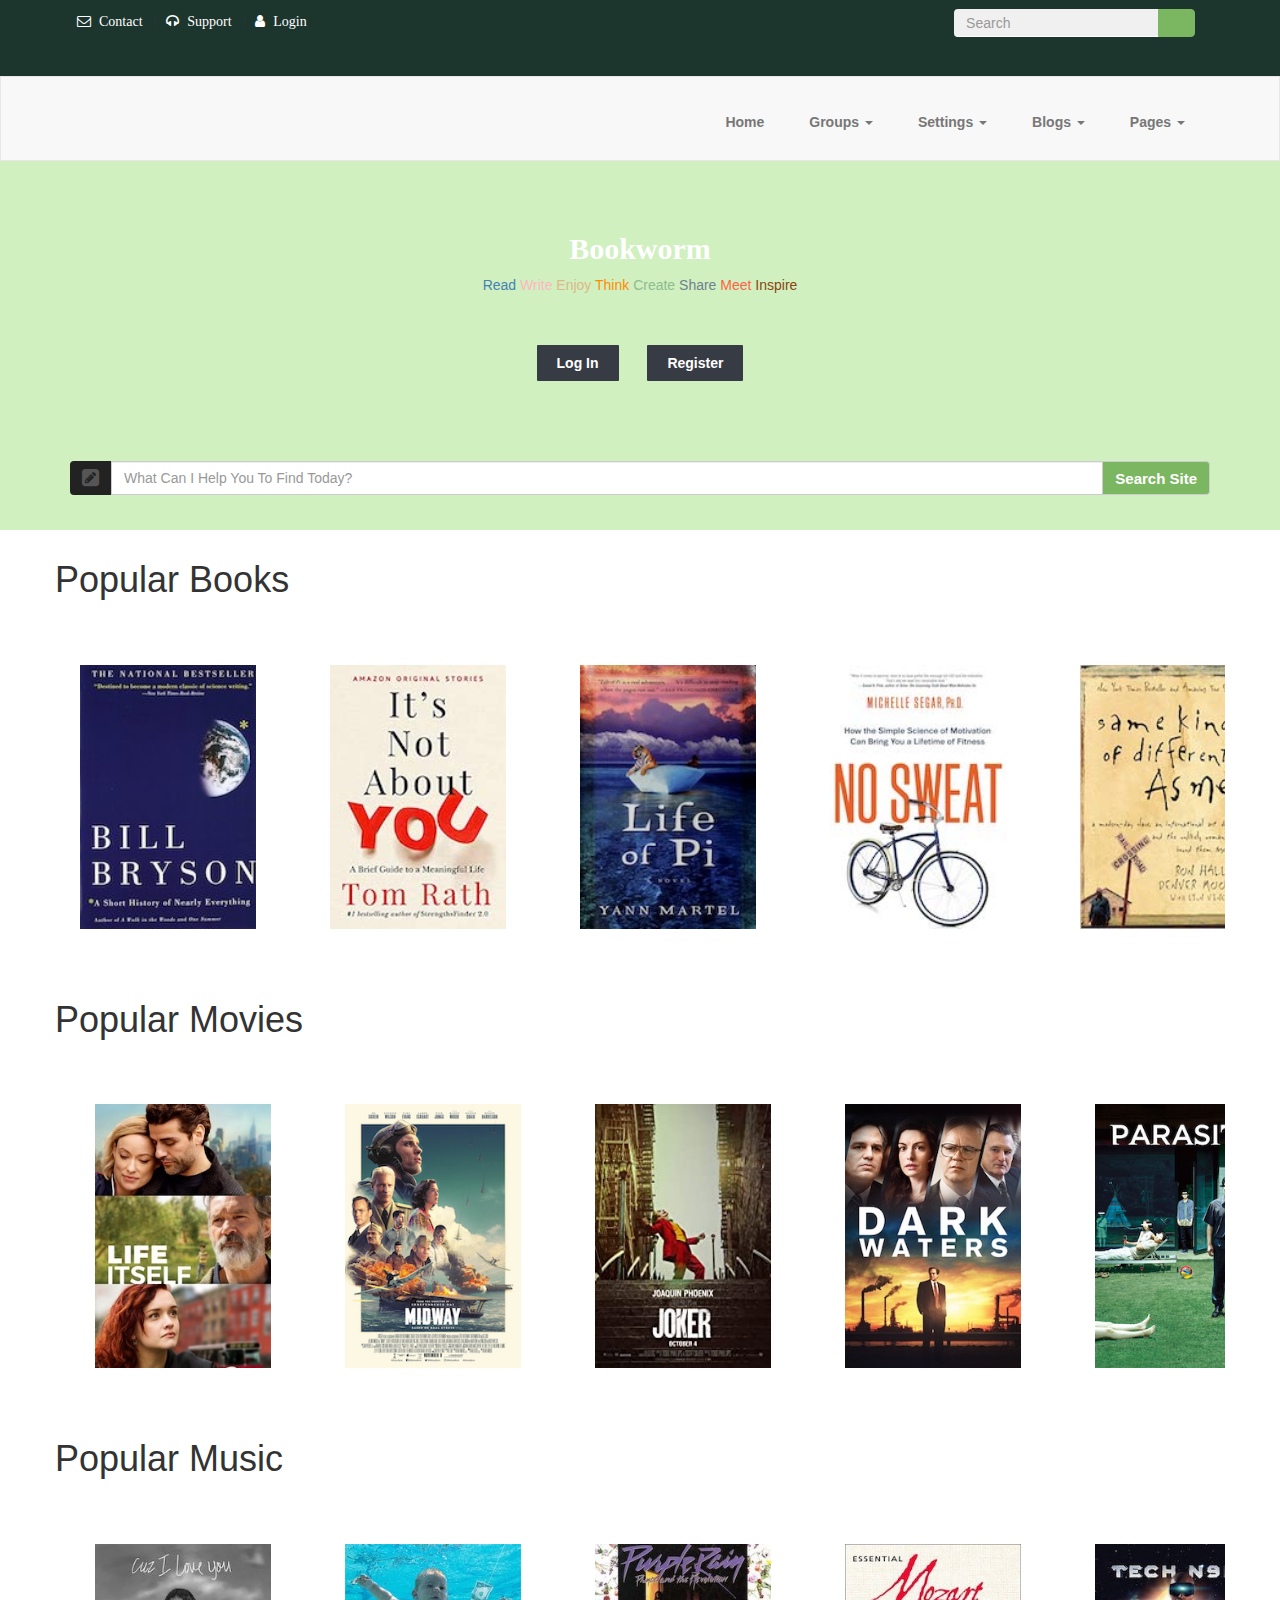
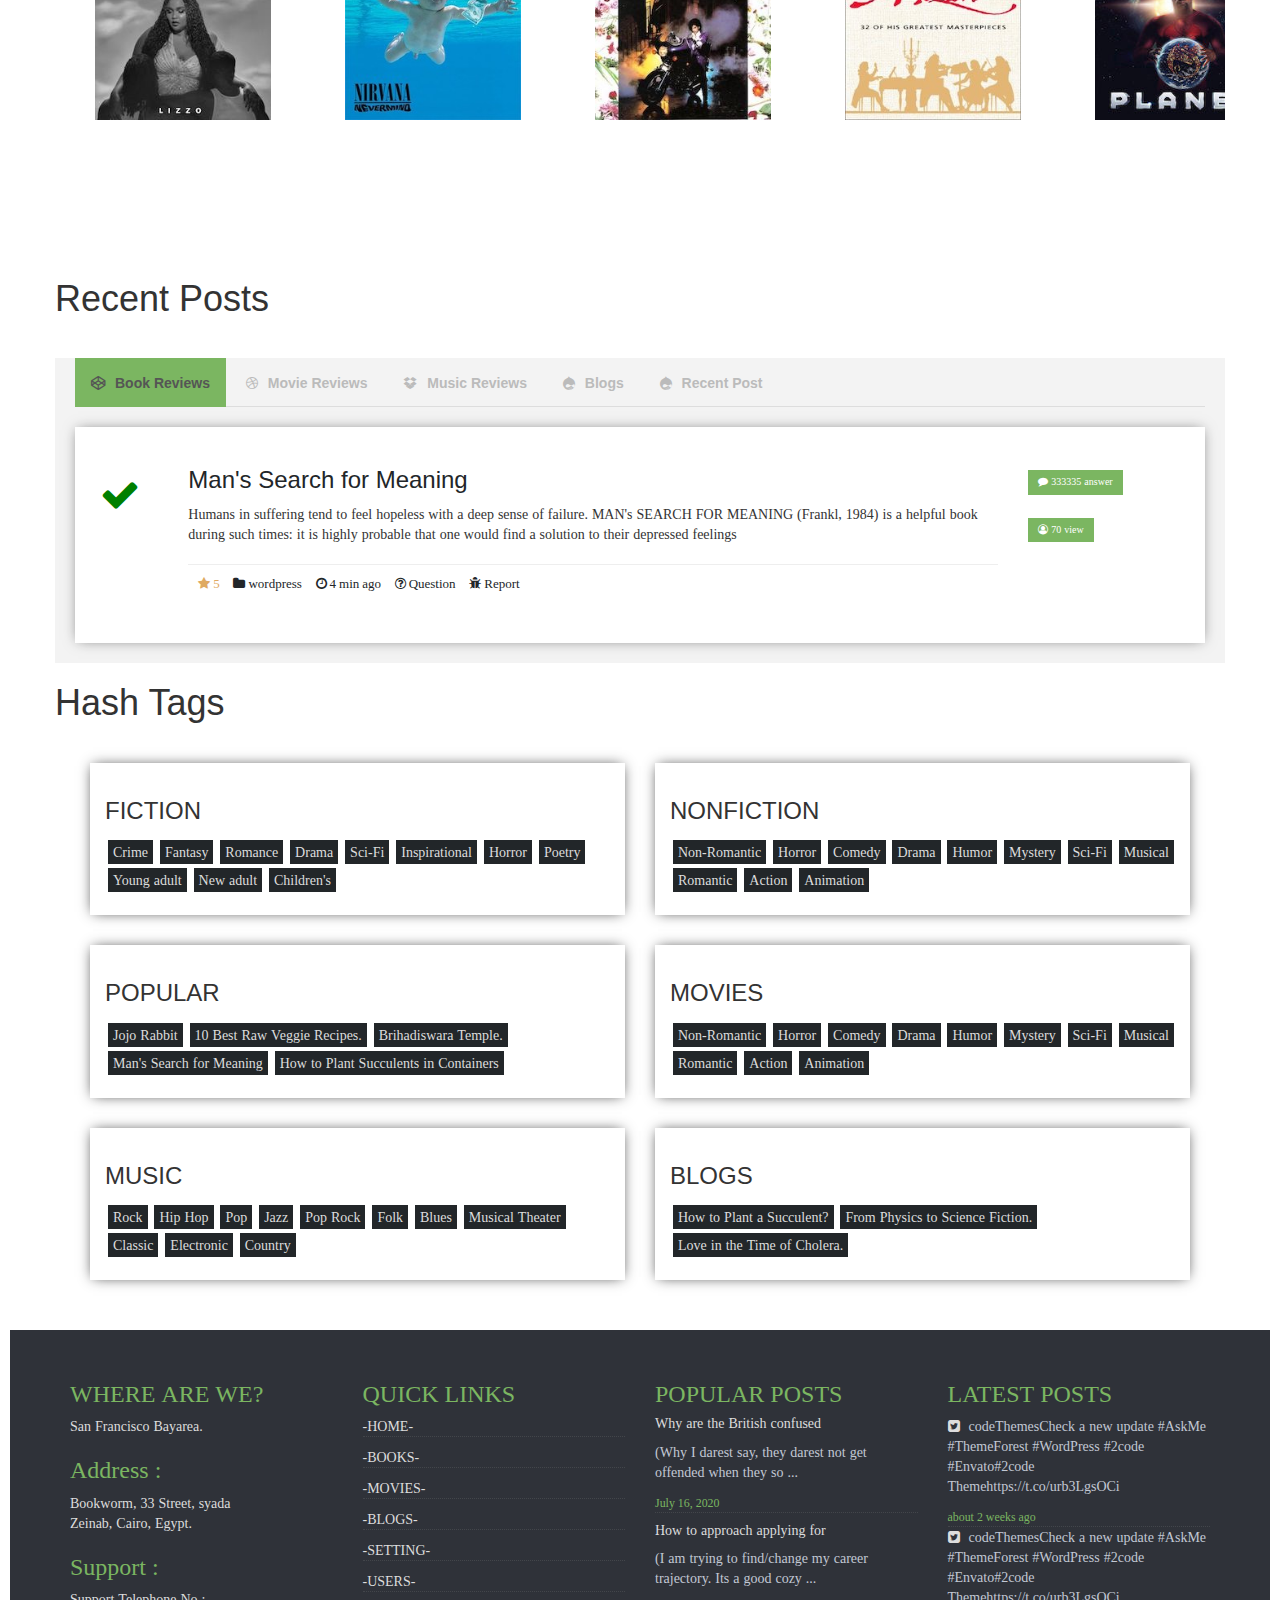
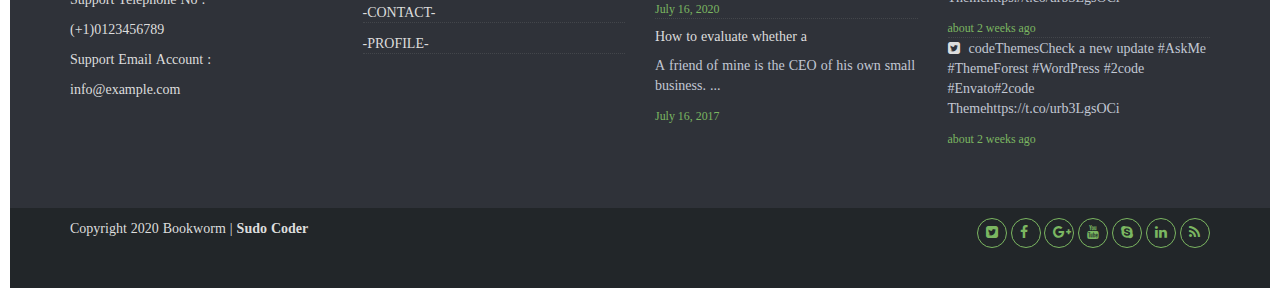
==== commit e4a9aba4: "mobile responsive fix" ====
--- a/index.html
+++ b/index.html
@@ -7,13 +7,13 @@
   <meta http-equiv="X-UA-Compatible" content="ie=edge">
   <title>Bookworm</title>
 
+
   <!-- main stylesheet -->
-  <link rel="stylesheet" href="css/main.css">
+  <link rel="stylesheet" href="css/main.css" type="text/css">
+  <link href="css/bootstrap.css" rel="stylesheet" type="text/css">
+  <link href="css/animate.css" rel="stylesheet" type="text/css">
   <!-- Font Awesome Icon stylesheet -->
   <link href="//maxcdn.bootstrapcdn.com/font-awesome/4.1.0/css/font-awesome.min.css" rel="stylesheet">
-  <link href="css/bootstrap.css" rel="stylesheet" type="text/css">
-  <link href="css/animate.css" rel="stylesheet" type="text/css">
-  <link href="css/responsive.css" rel="stylesheet" type="text/css">
 
 </head>
 
@@ -102,8 +102,8 @@
     <section class="welcome-part-one">
         <div class="container">
             <div class="welcome-demop102 text-center">
-                <h1 class="main_title" >Bookworm</h1>
-                <div class="topbar">
+                <h2 class="main_title">Bookworm</h2>
+
                   <span style="color:#4682B4;" class="topbar-title">Read </span>
                   <span style="color:#FFB6C1;" class="topbar-title">Write</span>
                   <span style="color:#DEB887;" class="topbar-title">Enjoy</span>
@@ -112,7 +112,6 @@
                   <span style="color:#708090;" class="topbar-title">Share</span>
                   <span style="color:#FF6347;" class="topbar-title">Meet</span>
                   <span style="color:#8B4513;" class="topbar-title">Inspire</span>
-                </div>
                 <div class="button0239-item">
                     <a href="#">
                         <button type="button" class="aboutus022">Log In</button>
@@ -123,7 +122,9 @@
                 </div>
                 <div class="form-style8292">
                     <div class="input-group"> <span class="input-group-addon"><i class="fa fa-pencil-square" aria-hidden="true"></i></span>
-                        <input type="text" class="form-control form-control8392" placeholder="Ask any question and you be sure find your answer ?"> <span class="input-group-addon"><a href="#">Ask Now</a></span> </div>
+                        <input type="text" class="form-control form-control8392" placeholder="What Can I Help You To Find Today? ">
+                        <span class="input-group-addon"><a href="#">Search Site</a></span>
+                      </div>
                 </div>
             </div>
         </div>
@@ -1098,7 +1099,6 @@
   <script src="https://ajax.googleapis.com/ajax/libs/jquery/1.12.4/jquery.min.js"></script>
   <script src="js/jquery-3.1.1.min.js"></script>
   <script src="js/bootstrap.min.js"></script>
-
 </body>
 
 </html>
--- a/css/main.css
+++ b/css/main.css
@@ -317,7 +317,7 @@
 .welcome-demop102 h2 {
     font-size: 30px;
     font-weight: bold;
-    color: #fff;
+    color: #1a2b1a;
     font-family: "FontAwesome";
 }
 
@@ -326,6 +326,11 @@
     color: #fff;
     font-family: "FontAwesome";
     margin-top: 30px;
+}
+
+.main_title {
+  color: #1a2b1a;
+  font-family: "FontAwesome";
 }
 
 .button0239-item {
@@ -446,19 +451,13 @@
     margin-top: 30px;
 }
 
-.topbar-title {
-    margin-top: 1rem;
-    margin-left: 2rem;
-    font-weight: 500;
-    font-size: 18px;
-    color: green;
-}
-.main_title {
-  color: black;
-  margin-bottom: 2rem;
-  font-weight: 800;
-  font-size: 38px;
-}
+.welcome-demop102 .topbar-title {
+    margin-top: 20px;
+}
+.text-center {
+text-align: center;
+}
+
 /*--======= welcome section on top background=====-->*/
 
 
@@ -475,69 +474,6 @@
 
 /* Page End */
 
-
-/* container */
-.container {
-    position: relative;
-    align-item: center;
-    width: 1500px;
-    margin-left: 20px;
-    margin-right: 20px;
-}
-
-@media (min-width: 576px) {
-    .container {
-        padding-right: 15px;
-        padding-left: 15px;
-        width: 540px;
-        max-width: 100%;
-    }
-}
-
-@media (min-width: 768px) {
-    .container {
-        padding-right: 15px;
-        padding-left: 15px;
-        width: 720px;
-        max-width: 100%;
-    }
-}
-
-@media (min-width: 992px) {
-    .container {
-        padding-right: 15px;
-        padding-left: 15px;
-        width: 960px;
-        max-width: 100%;
-    }
-}
-
-@media (min-width: 1200px) {
-    .container {
-        padding-right: 15px;
-        padding-left: 15px;
-        width: 1140px;
-        max-width: 100%;
-    }
-}
-
-.container-fluid {
-    position: relative;
-    margin-left: auto;
-    margin-right: auto;
-    padding-right: 15px;
-    padding-left: 15px;
-    width: 100%;
-}
-
-.container-title {
-    font-color: black;
-    position: relative;
-    margin-left: 60px;
-    padding-right: 10px;
-    padding-left: 10px;
-}
-/* container */
 
 /* row */
 /* this make row width within page*/
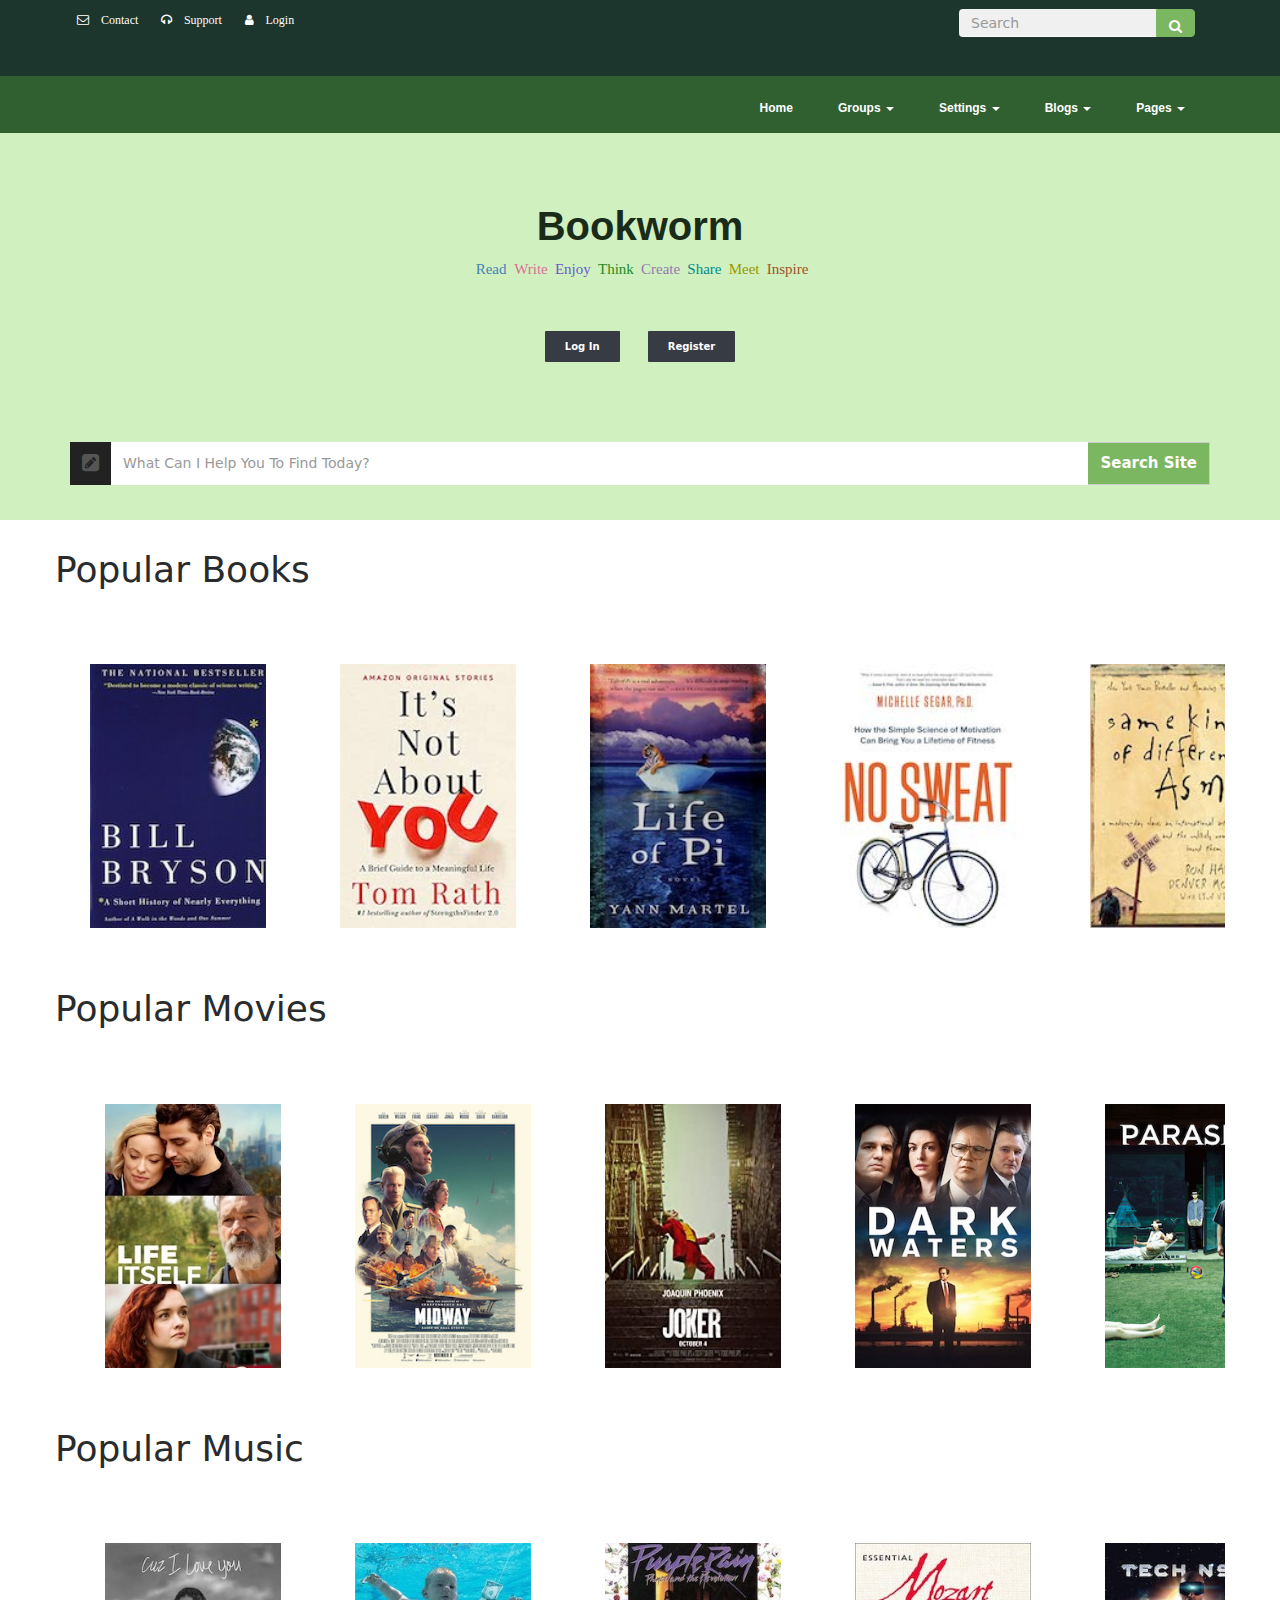
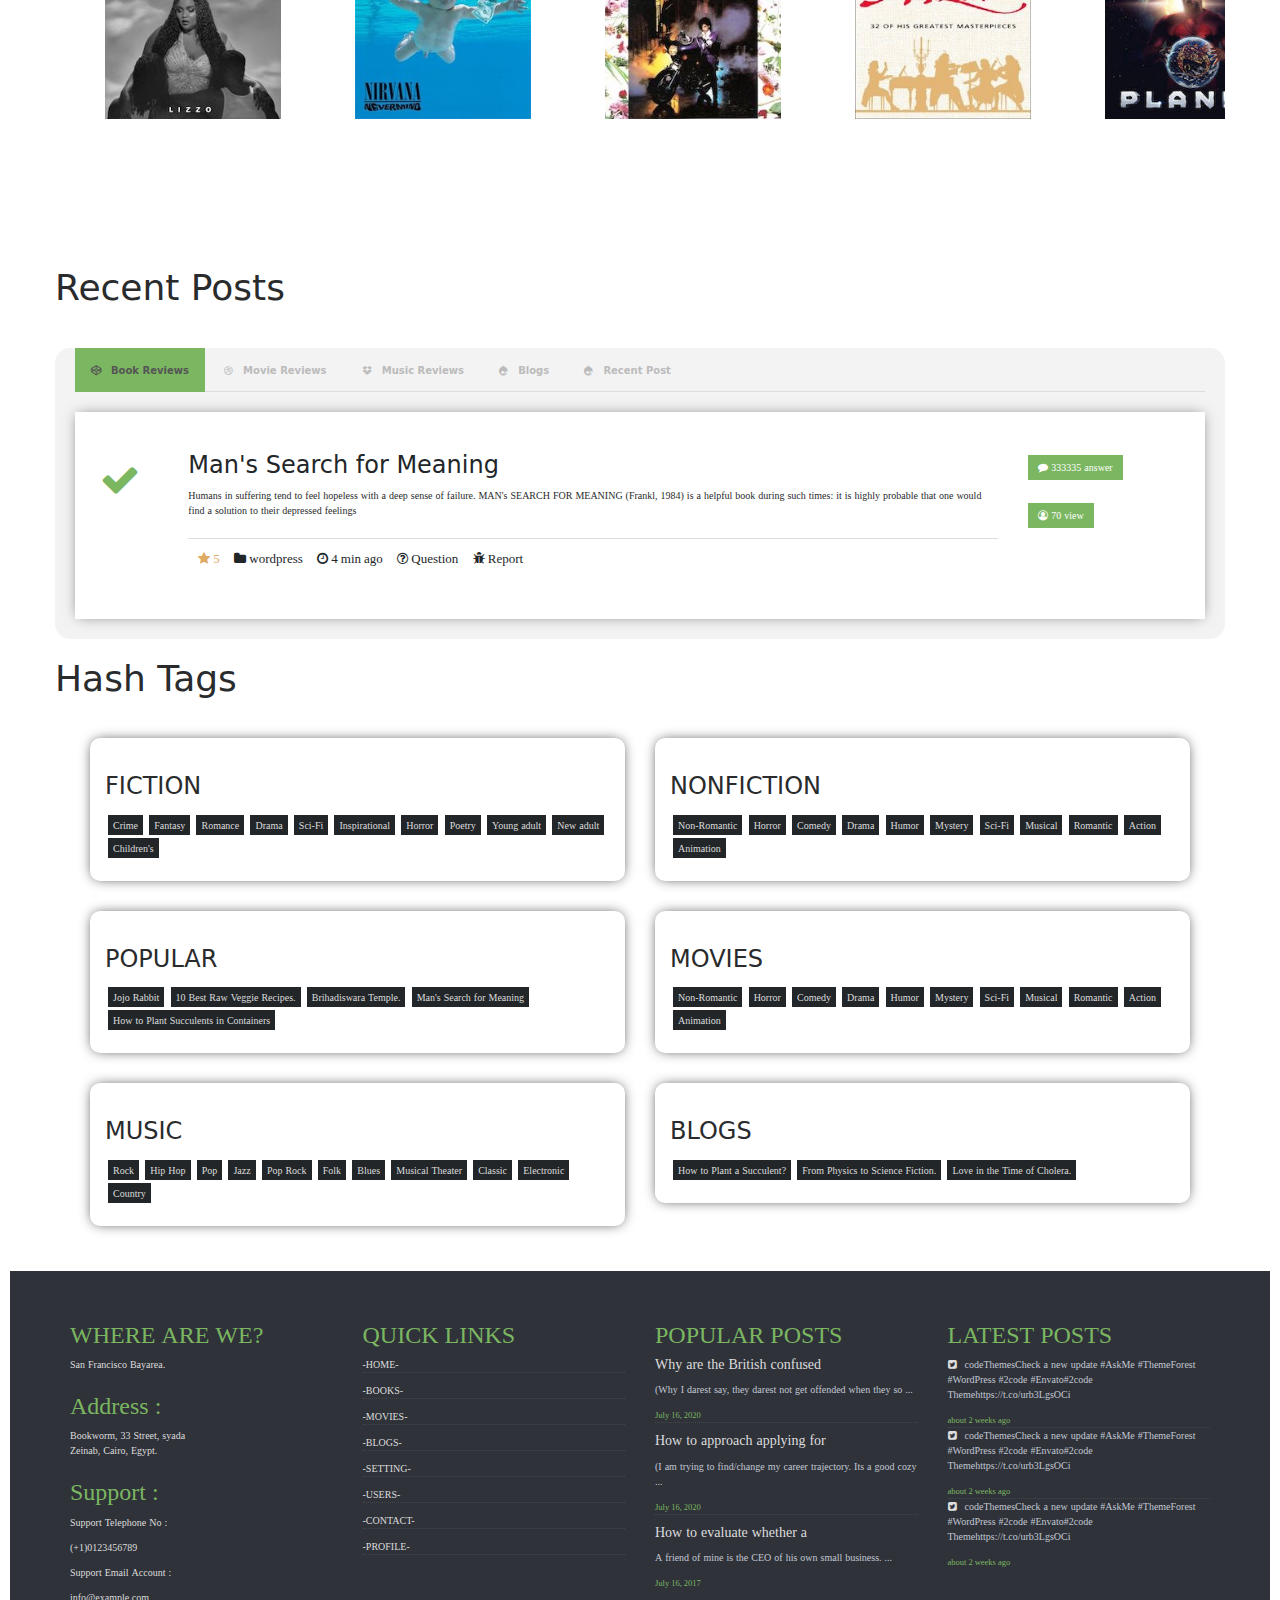
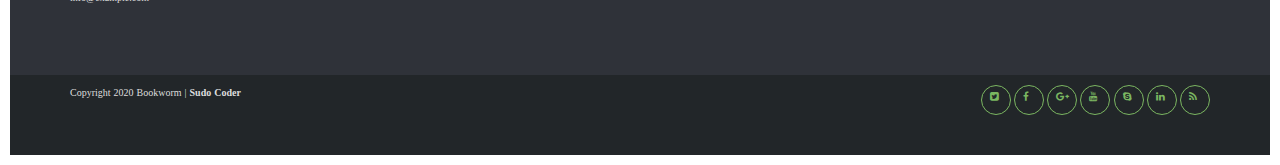
==== commit c908e5f7: "miner changes on formatting" ====
--- a/index.html
+++ b/index.html
@@ -9,8 +9,11 @@
 
 
   <!-- main stylesheet -->
+  <link href="css/bootstrap.css" rel="stylesheet" type="text/css">
+
+  <link rel="stylesheet" href="css/blog.css" type="text/css">
   <link rel="stylesheet" href="css/main.css" type="text/css">
-  <link href="css/bootstrap.css" rel="stylesheet" type="text/css">
+
   <link href="css/animate.css" rel="stylesheet" type="text/css">
   <!-- Font Awesome Icon stylesheet -->
   <link href="//maxcdn.bootstrapcdn.com/font-awesome/4.1.0/css/font-awesome.min.css" rel="stylesheet">
@@ -39,7 +42,9 @@
                             <div class="input-group add-on">
                                 <input class="form-control form-control222" placeholder="Search" name="srch-term" id="srch-term" type="text">
                                 <div class="input-group-btn">
-                                    <button class="btn btn-default btn-default2913" type="submit"><i class="glyphicon glyphicon-search"></i></button>
+                                    <button class="btn btn-default btn-default2913" type="submit">
+                                      <i class="glyphicon glyphicon-search fa fa-search"></i>
+                                    </button>
                                 </div>
                             </div>
                         </form>
@@ -66,9 +71,9 @@
                         <li><a href="index.html">Home</a></li>
                         <li class="dropdown"> <a href="#" class="dropdown-toggle" data-toggle="dropdown" role="button" aria-haspopup="true" aria-expanded="false">Groups <span class="caret"></span></a>
                             <ul class="dropdown-menu animated zoomIn">
-                                <li><a href="book.html" target="_blank">Book Reviews</a></li>
-                                <li><a href="movie.html" target="_blank">Movie Reviews</a></li>
-                                <li><a href="music.html" target="_blank">Music Reviews</a></li>
+                                <li><a class="dropdown-form" href="book.html" target="_blank">Book Reviews</a></li>
+                                <li><a class="dropdown-form" href="movie.html" target="_blank">Movie Reviews</a></li>
+                                <li><a class="dropdown-form" href="music.html" target="_blank">Music Reviews</a></li>
                             </ul>
                         </li>
                         <li class="dropdown"> <a href="#" class="dropdown-toggle" data-toggle="dropdown" role="button" aria-haspopup="true" aria-expanded="false">Settings <span class="caret"></span></a>
@@ -102,16 +107,15 @@
     <section class="welcome-part-one">
         <div class="container">
             <div class="welcome-demop102 text-center">
-                <h2 class="main_title">Bookworm</h2>
-
+                <h1 class="main_title">Bookworm</h1>
                   <span style="color:#4682B4;" class="topbar-title">Read </span>
-                  <span style="color:#FFB6C1;" class="topbar-title">Write</span>
-                  <span style="color:#DEB887;" class="topbar-title">Enjoy</span>
-                  <span style="color:#FF8C00;" class="topbar-title">Think</span>
-                  <span style="color:#8FBC8F;" class="topbar-title">Create</span>
-                  <span style="color:#708090;" class="topbar-title">Share</span>
-                  <span style="color:#FF6347;" class="topbar-title">Meet</span>
-                  <span style="color:#8B4513;" class="topbar-title">Inspire</span>
+                  <span style="color:#DB7093;" class="topbar-title">Write</span>
+                  <span style="color:#6A5ACD;" class="topbar-title">Enjoy</span>
+                  <span style="color:#228B22;" class="topbar-title">Think</span>
+                  <span style="color:#9579b2;" class="topbar-title">Create</span>
+                  <span style="color:#008B8B;" class="topbar-title">Share</span>
+                  <span style="color:#999900;" class="topbar-title">Meet</span>
+                  <span style="color:#a0522d;" class="topbar-title">Inspire</span>
                 <div class="button0239-item">
                     <a href="#">
                         <button type="button" class="aboutus022">Log In</button>
--- a/css/blog.css
+++ b/css/blog.css
@@ -0,0 +1,106 @@
+
+.blog-container {
+  padding-right: 25px;
+  padding-left: 25px;
+  margin-right: 25px;
+  margin-left: 25px;
+}
+@media (min-width: 768px) {
+  .blog-container {
+    width: 750px;
+  }
+}
+@media (min-width: 992px) {
+  .blog-container {
+    width: 970px;
+  }
+}
+@media (min-width: 1200px) {
+  .blog-container {
+    width: 1170px;
+  }
+}
+.blog-container-fluid {
+  padding-right: 15px;
+  padding-left: 15px;
+  margin-right: auto;
+  margin-left: auto;
+}
+.img-responsive,
+.thumbnail > img,
+.thumbnail a > img,
+.carousel-inner > .item > img,
+.carousel-inner > .item > a > img {
+  display: block;
+  max-width: 120%;
+  height: auto;
+}
+
+blockquote {
+  color: #808080;
+  font-style: italic;
+}
+.section-heading {
+  font-size: 26px;
+  margin-top: 30px;
+  font-weight: 350;
+  text-decoration: underline;
+  font-style: italic;
+}
+.img-responsive {
+  display: flex;
+  justify-content: center;
+  align-items: center;
+  width: calc(50% - 20px);
+  height: 300px;
+  margin: 10px;
+}
+
+@media only screen and (min-width: 768px) {
+  .post-preview > a > .post-title {
+    font-size: 36px;
+  }
+}
+.section-heading {
+  font-size: 26px;
+  margin-top: 30px;
+  font-weight: 350;
+  text-decoration: underline;
+  font-style: italic;
+}
+.caption {
+  text-align: left;
+  font-size: 14px;
+  padding: 10px;
+  font-style: italic;
+  margin: 0;
+  display: block;
+  border-bottom-right-radius: 5px;
+  border-bottom-left-radius: 5px;
+}
+
+.pager {
+  margin: 20px 0 0;
+}
+
+#share-buttons img {
+width: 35px;
+padding: 5px;
+border: 0;
+box-shadow: 0;
+display: inline;
+}
+
+#like-button {
+  display:inline-block;
+  color:#444;
+  border:1px solid lightgreen;
+  background:lightgreen;
+  box-shadow: 0 0 5px -1px rgba(0,0,0,0.2);
+  cursor:pointer;
+  vertical-align:middle;
+  padding: 10px;
+  text-align: center;
+  width: 48px;
+  font-weight: bold;
+}
--- a/css/main.css
+++ b/css/main.css
@@ -23,7 +23,7 @@
     font-weight: normal;
     line-height: 1.5;
     color: #292b2c;
-    background-color: #D0F0C0;
+    background-color: #fff;
     box-sizing: border-box;
     min-height: calc(100% - 3.5rem);
     height: calc(100% - 3.5rem);
@@ -56,6 +56,7 @@
 .navbar-menu-left-side239 ul li a {
     text-decoration: none;
     color: #fff;
+    font-size:12px;
     font-family: "FontAwesome";
 }
 
@@ -67,7 +68,7 @@
 }
 
 .navbar-menu-left-side239 ul li a i {
-    margin-right: 8px;
+    margin-right: 12px;
 }
 
 .navbar-menu-left-side239 .fa-envelope-o::after {
@@ -221,7 +222,8 @@
 .navbar-default {
     background-color: #306030;
     border-color: #306030;
-    padding: 20px;
+    padding: 6px;
+    font-size: 12px;
 }
 
 .navbar-brand > img {
@@ -240,7 +242,7 @@
 .navbar-default .navbar-nav > li > a:hover,
 .navbar-default .navbar-nav > li > a:focus {
     color: #fff;
-    background-color: #7bb661;
+    background-color: #619949;
     border-radius: 3px;
     padding: 8px 25px 8px 20px;
 }
@@ -249,21 +251,21 @@
 .navbar-default .navbar-nav > .active > a:hover,
 .navbar-default .navbar-nav > .active > a:focus {
     color: #fff;
-    background-color: #7bb661;
+    background-color: #ffffe0;
 }
 
 .navbar-default .navbar-nav > .open > a,
 .navbar-default .navbar-nav > .open > a:hover,
 .navbar-default .navbar-nav > .open > a:focus {
     color: #fff;
-    background-color: #7bb661;
+    background-color: #accc9f;
 }
 
 .dropdown-menu > li > a:hover,
 .dropdown-menu > li > a:focus {
     color: #262626;
     text-decoration: none;
-    background-color: #7bb661;
+    background-color: #619949;
 }
 
 .navbar-nav > li > .dropdown-menu {
@@ -285,6 +287,7 @@
     font-size: 14px;
     text-align: left;
     list-style: none;
+    color: black;
     background-color: #fff;
     -webkit-background-clip: padding-box;
     background-clip: padding-box;
@@ -307,30 +310,15 @@
     font-family: serif;
 }
 
-.welcome-part-one {
-    background-color: #7bb661;
-    padding-top: 51px;
-    margin-top: -20px;
-    padding-bottom: 35px;
-}
-
-.welcome-demop102 h2 {
-    font-size: 30px;
-    font-weight: bold;
-    color: #1a2b1a;
-    font-family: "FontAwesome";
-}
-
-.welcome-demop102 p {
-    font-size: 20px;
-    color: #fff;
-    font-family: "FontAwesome";
-    margin-top: 30px;
+.dropdown-form {
+  color: #FFFFE0;
 }
 
 .main_title {
+  font-size: 40px;
+  font-weight: bold;
   color: #1a2b1a;
-  font-family: "FontAwesome";
+  font-family: "Trebuchet MS", "Lucida Grande", "Lucida Sans Unicode", "Lucida Sans", Tahoma, sans-serif;
 }
 
 .button0239-item {
@@ -453,6 +441,9 @@
 
 .welcome-demop102 .topbar-title {
     margin-top: 20px;
+    margin-left: 4px;
+    font-size: 15px;
+    font-family: "Comic Sans MS", "Comic Sans", cursive;
 }
 .text-center {
 text-align: center;
@@ -718,6 +709,7 @@
     min-width: 320px;
     margin-top: 30px;
     background: #F3F3F3;
+    border-radius: 15px;
 }
 
 #main {
@@ -833,7 +825,7 @@
     font-size: 40px;
     margin-top: 10px;
     padding-left: 5px;
-    color: green;
+    color: #7bb661;
 }
 
 .left-user12923 .fa-times {
@@ -917,7 +909,7 @@
 }
 
 .ques-icon-info3293 .fa-check {
-    color: green;
+    color: #7bb661;
 }
 
 .ques-icon-info3293 .fa-star {
@@ -986,6 +978,7 @@
     padding: 15px;
     margin-top: 30px;
     box-shadow: 0px 0px 13px -3px;
+    border-radius: 10px;
 }
 
 .tags-part2398 h4 {
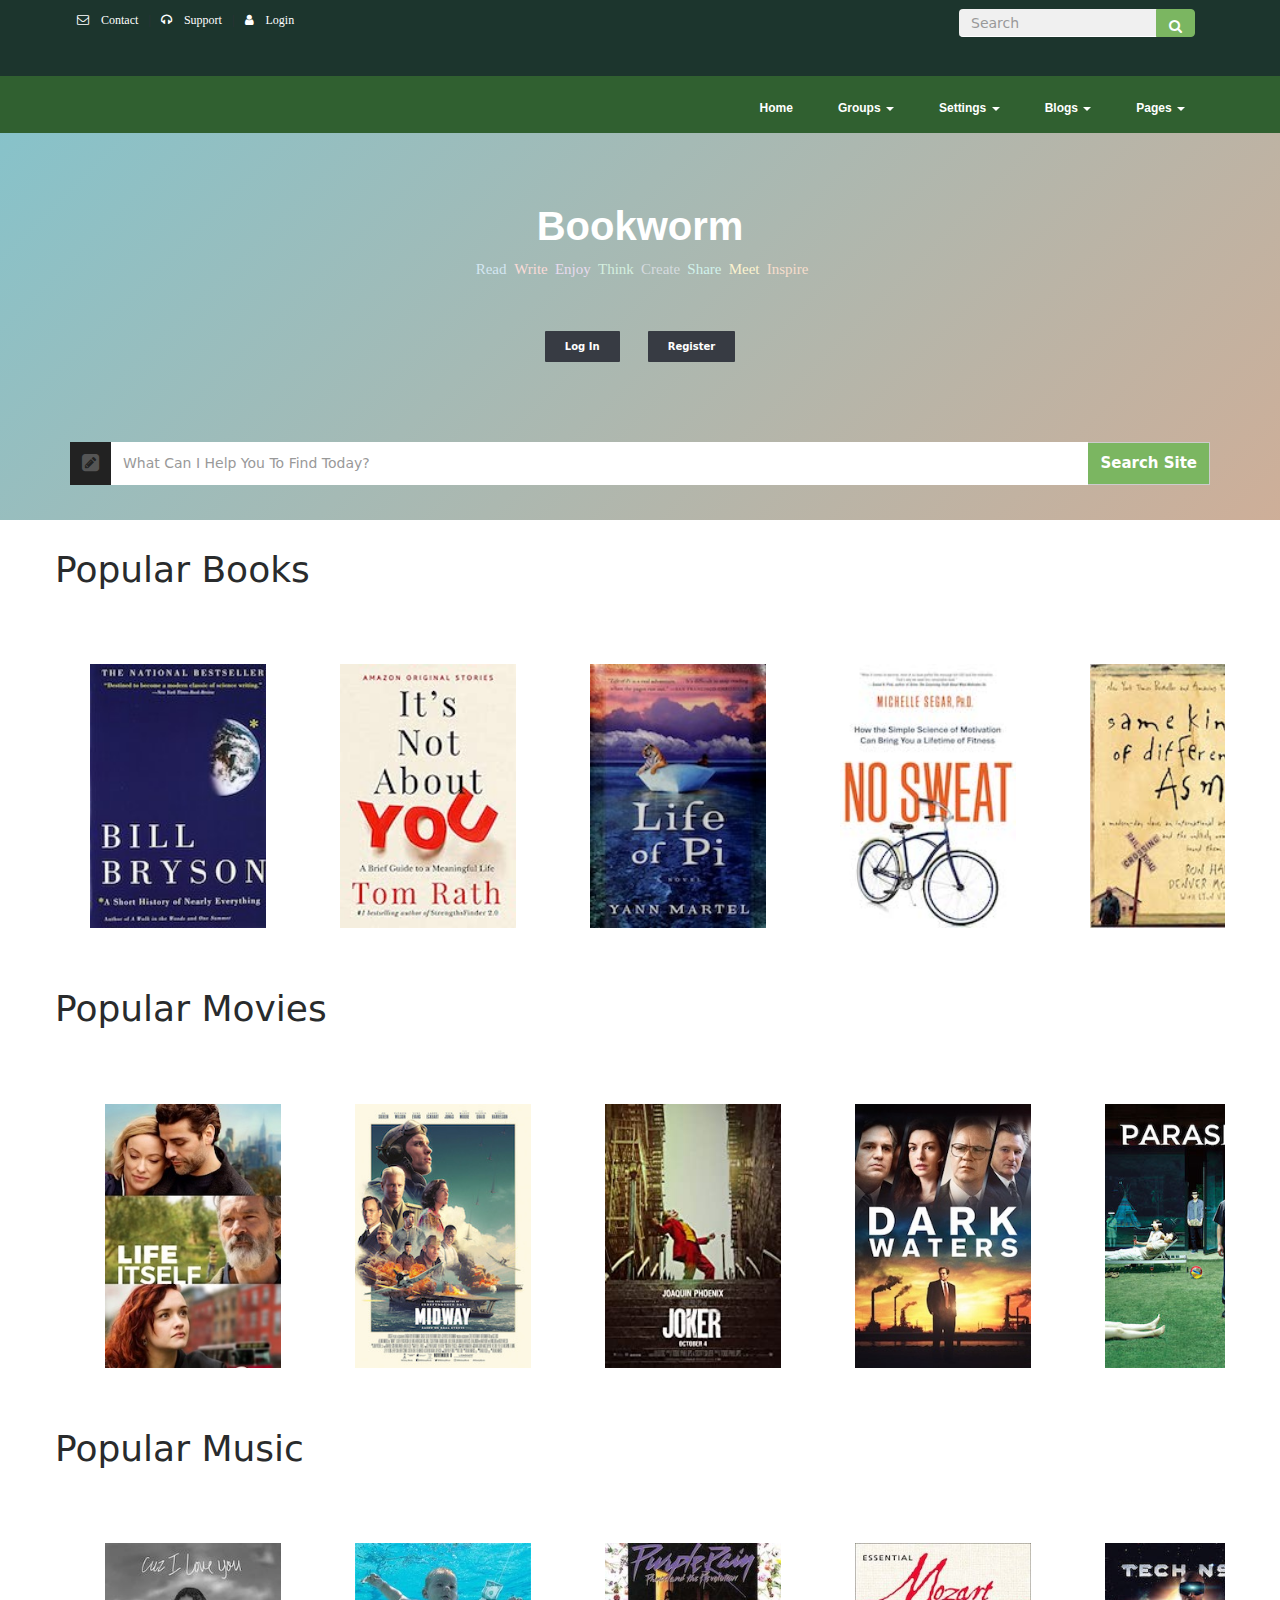
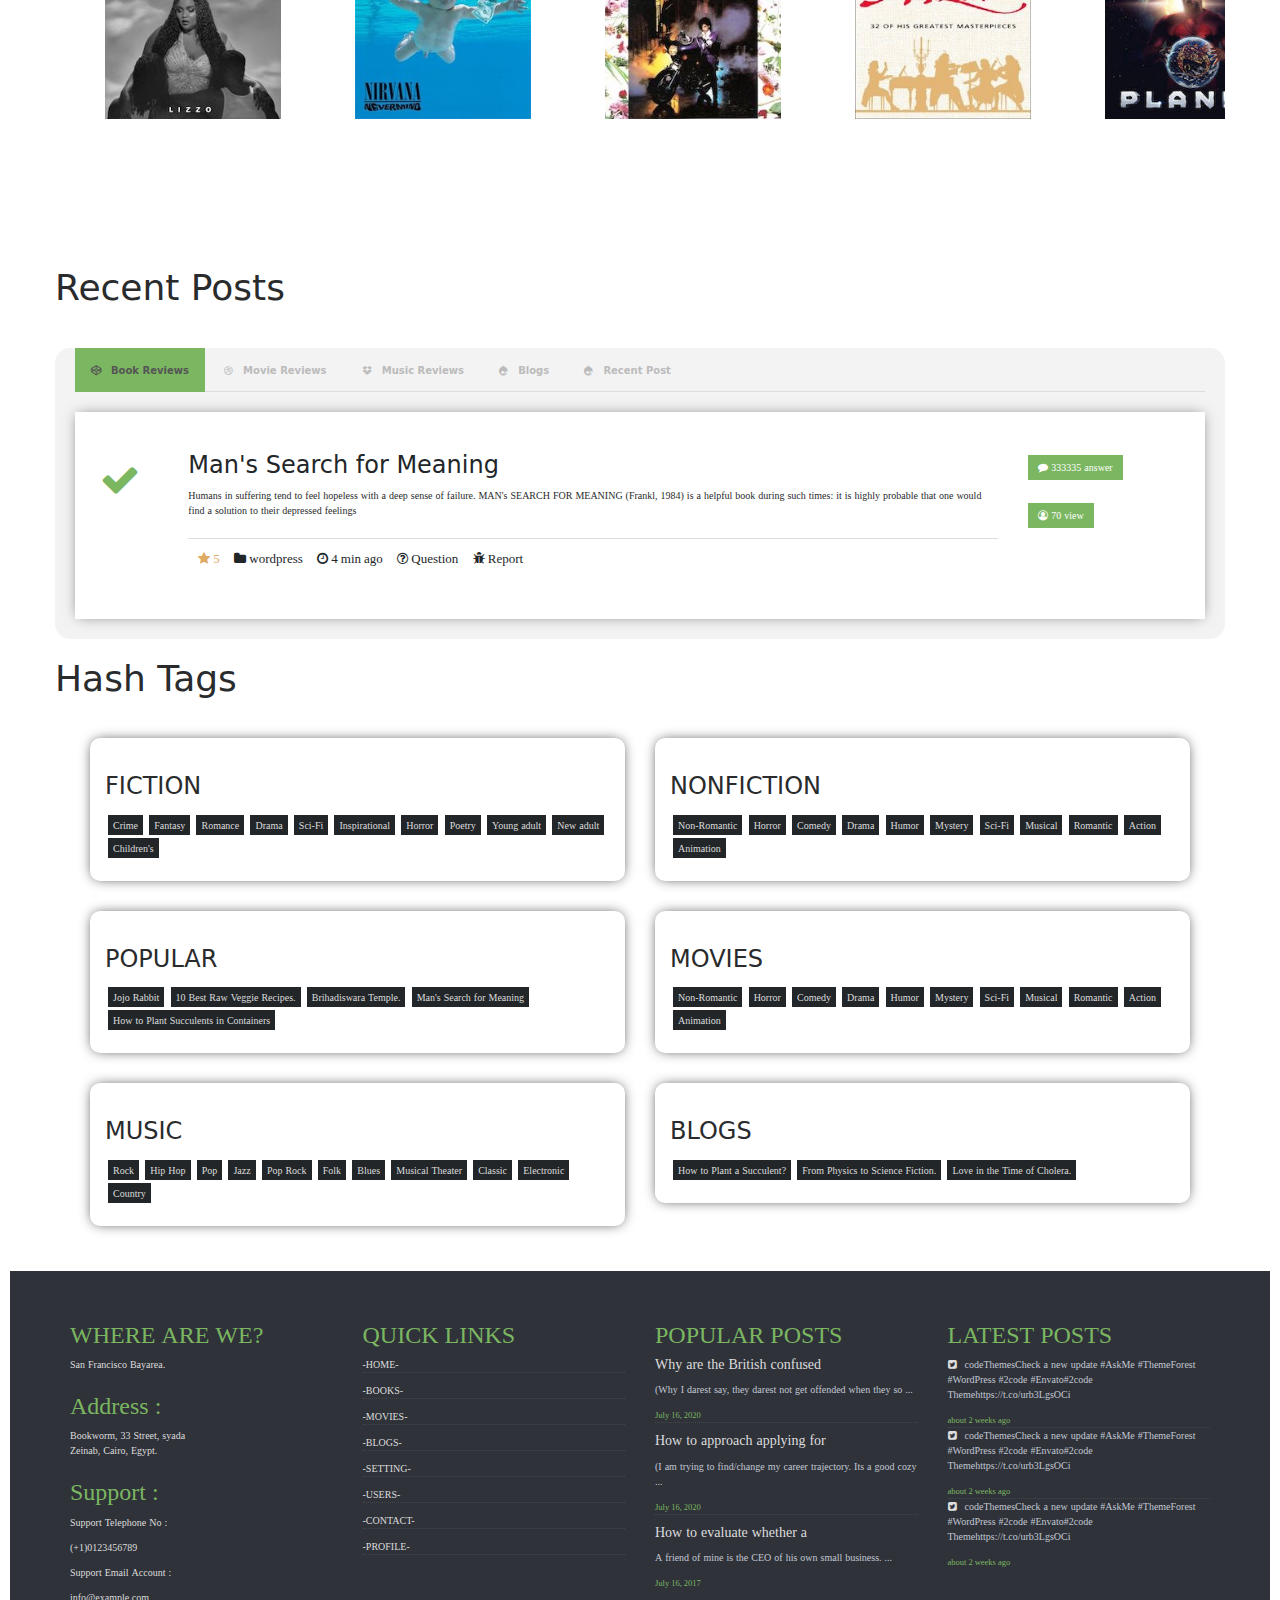
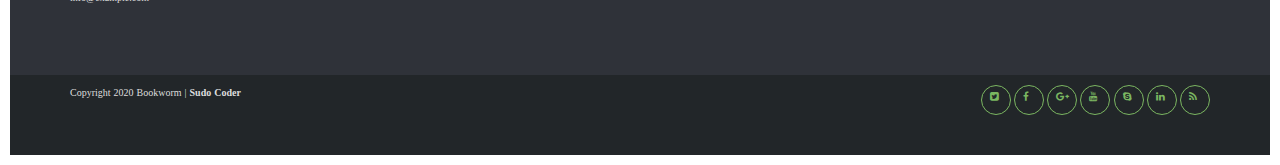
==== commit 7fb21c90: "header background img" ====
--- a/index.html
+++ b/index.html
@@ -104,18 +104,19 @@
 
 
     <!--======= welcome section on top background=====-->
-    <section class="welcome-part-one">
+    <section class="welcome-part-one" id="ani">
+      <!--<canvas id="anim_header"></canvas>=  Not working=-->
         <div class="container">
             <div class="welcome-demop102 text-center">
                 <h1 class="main_title">Bookworm</h1>
-                  <span style="color:#4682B4;" class="topbar-title">Read </span>
-                  <span style="color:#DB7093;" class="topbar-title">Write</span>
-                  <span style="color:#6A5ACD;" class="topbar-title">Enjoy</span>
-                  <span style="color:#228B22;" class="topbar-title">Think</span>
-                  <span style="color:#9579b2;" class="topbar-title">Create</span>
-                  <span style="color:#008B8B;" class="topbar-title">Share</span>
-                  <span style="color:#999900;" class="topbar-title">Meet</span>
-                  <span style="color:#a0522d;" class="topbar-title">Inspire</span>
+                  <span style="color:#D4E6F1;" class="topbar-title">Read </span>
+                  <span style="color:#FADBD8;" class="topbar-title">Write</span>
+                  <span style="color:#E8DAEF;" class="topbar-title">Enjoy</span>
+                  <span style="color:#D4EFDF;" class="topbar-title">Think</span>
+                  <span style="color:#D6DBDF;" class="topbar-title">Create</span>
+                  <span style="color:#D1F2EB;" class="topbar-title">Share</span>
+                  <span style="color:#FCF3CF;" class="topbar-title">Meet</span>
+                  <span style="color:#F6DDCC;" class="topbar-title">Inspire</span>
                 <div class="button0239-item">
                     <a href="#">
                         <button type="button" class="aboutus022">Log In</button>
@@ -1099,8 +1100,10 @@
     ================================================== -->
   <!-- Placed at the end of the document so the pages load faster -->
   <!-- banner animation -->
+
+  <script src="https://ajax.googleapis.com/ajax/libs/jquery/1.12.4/jquery.min.js"></script>
   <script type="text/javascript" src="js/modernizr.custom.js"></script>
-  <script src="https://ajax.googleapis.com/ajax/libs/jquery/1.12.4/jquery.min.js"></script>
+  <script type="text/javascript" src="js/header_animation.js"></script>
   <script src="js/jquery-3.1.1.min.js"></script>
   <script src="js/bootstrap.min.js"></script>
 </body>
--- a/css/blog.css
+++ b/css/blog.css
@@ -1,9 +1,73 @@
-
+@import url(https://fonts.googleapis.com/css?family=Calligraffitti);
+
+.blog-welcome-part-one {
+    background-color: #D0F0C0;
+    background-image: linear-gradient(135deg, rgba(52, 152, 219,0.5) 0%,rgba(243, 65, 65, 0.4) 100%), url("https://i.ibb.co/GTy0JHJ/background-8.jpg");
+    background-repeat: no-repeat;
+    background-position: center center;
+    background-attachment: fixed;
+    background-size: cover;
+    padding-top: 51px;
+    margin-top: -20px;
+    padding-bottom: 35px;
+}
+
+.book-review-blog-welcome-part-one {
+    background-color: #D0F0C0;
+    background-image: linear-gradient(135deg, rgba(52, 152, 219,0.5) 0%,rgba(243, 65, 65, 0.4) 100%), url("https://i.ibb.co/przFwVM/background-19.jpg");
+    background-repeat: no-repeat;
+    background-position: center center;
+    background-attachment: fixed;
+    background-size: cover;
+    padding-top: 51px;
+    margin-top: -20px;
+    padding-bottom: 35px;
+}
+
+.movie-review-blog-welcome-part-one {
+    background-color: #D0F0C0;
+    background-image: linear-gradient(135deg, rgba(52, 152, 219,0.5) 0%,rgba(243, 65, 65, 0.4) 100%), url("https://i.ibb.co/q5R08Bd/background-5.jpg");
+    background-repeat: no-repeat;
+    background-position: center center;
+    background-attachment: fixed;
+    background-size: cover;
+    padding-top: 51px;
+    margin-top: -20px;
+    padding-bottom: 35px;
+}
+
+.music-review-blog-welcome-part-one {
+    background-color: #D0F0C0;
+    background-image: linear-gradient(135deg, rgba(52, 152, 219,0.5) 0%,rgba(243, 65, 65, 0.4) 100%), url("https://i.ibb.co/fNQncDB/background-1.jpg");
+    background-repeat: no-repeat;
+    background-position: center center;
+    background-attachment: fixed;
+    background-size: cover;
+    padding-top: 51px;
+    margin-top: -20px;
+    padding-bottom: 35px;
+}
+
+.main_title {
+  font-size: 40px;
+  font-weight: bold;
+  color: #fff;
+  font-family: "Trebuchet MS", "Lucida Grande", "Lucida Sans Unicode", "Lucida Sans", Tahoma, sans-serif;
+}
 .blog-container {
-  padding-right: 25px;
-  padding-left: 25px;
-  margin-right: 25px;
-  margin-left: 25px;
+  padding-right: 0px;
+  padding-left: 0px;
+  margin-top: 20px;
+  margin-bottom: 20px;
+  margin-right: 0px;
+  margin-left: 0px;
+  border: 3px solid none;
+  align-items: center;
+}
+@media (min-width: 398px) {
+  .blog-container {
+    width: 385px;
+  }
 }
 @media (min-width: 768px) {
   .blog-container {
@@ -26,6 +90,29 @@
   margin-right: auto;
   margin-left: auto;
 }
+.blog-container-inner {
+  padding: 20px;
+  background-color: #F4F4F4;
+  align-items: center;
+  box-shadow: 0px 0px 10px -3px;
+}
+
+.responsive-container {
+  position: relative;
+  overflow: hidden;
+  width: 100%;
+  padding-top: 56.25%; /* 16:9 Aspect Ratio (divide 9 by 16 = 0.5625) */
+}
+.responsive-iframe {
+  position: relative;
+  top: 0;
+  left: 0;
+  bottom: 0;
+  right: 0;
+  width: 65%;
+  height: 250px; /* this is not responsive*/
+}
+
 .img-responsive,
 .thumbnail > img,
 .thumbnail a > img,
@@ -104,3 +191,24 @@
   width: 48px;
   font-weight: bold;
 }
+
+/* break line style */
+
+/* Text between <hr> tag */
+
+.hr-article-break {
+padding: 0;
+border: none;
+border-top: medium double #333;
+color: #333;
+text-align: center;
+}
+.hr-article-break:after {
+content: "bookworm";
+display: inline-block;
+position: relative;
+top: -0.7em;
+font-size: 1.5em;
+padding: 0 0.25em;
+background: white;
+}
--- a/css/main.css
+++ b/css/main.css
@@ -317,7 +317,7 @@
 .main_title {
   font-size: 40px;
   font-weight: bold;
-  color: #1a2b1a;
+  color: #fff;
   font-family: "Trebuchet MS", "Lucida Grande", "Lucida Sans Unicode", "Lucida Sans", Tahoma, sans-serif;
 }
 
@@ -419,10 +419,15 @@
 
 /*--======= welcome section on top background=====-->*/
 .welcome-part-one {
-    background-color: #D0F0C0;
-    padding-top: 51px;
-    margin-top: -20px;
-    padding-bottom: 35px;
+  background-color: #D0F0C0;
+  background-image: linear-gradient(135deg, rgba(52, 152, 219,0.5) 0%,rgba(243, 65, 65, 0.4) 100%), url("https://i.ibb.co/przFwVM/background-19.jpg");
+  background-repeat: no-repeat;
+  background-position: center center;
+  background-attachment: fixed;
+  background-size: cover;
+  padding-top: 51px;
+  margin-top: -20px;
+  padding-bottom: 35px;
 }
 
 .welcome-demop102 h2 {
